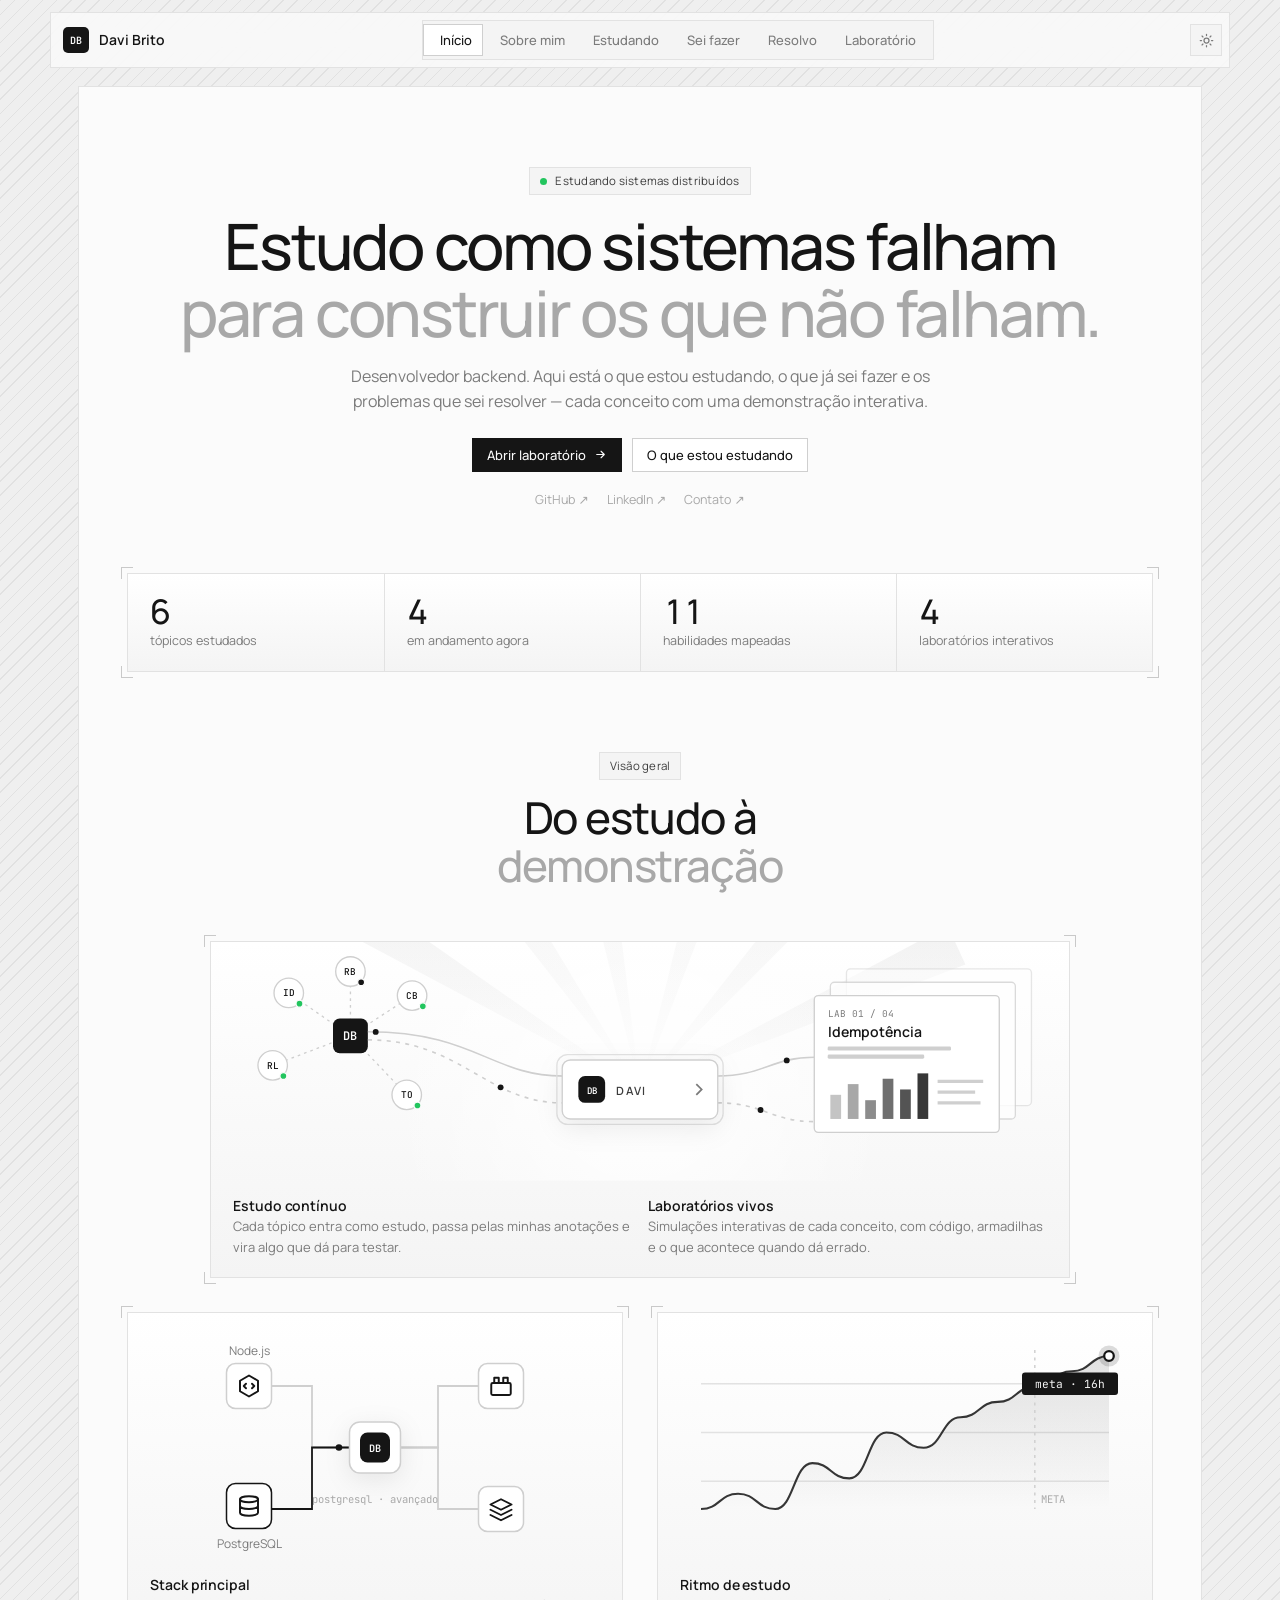
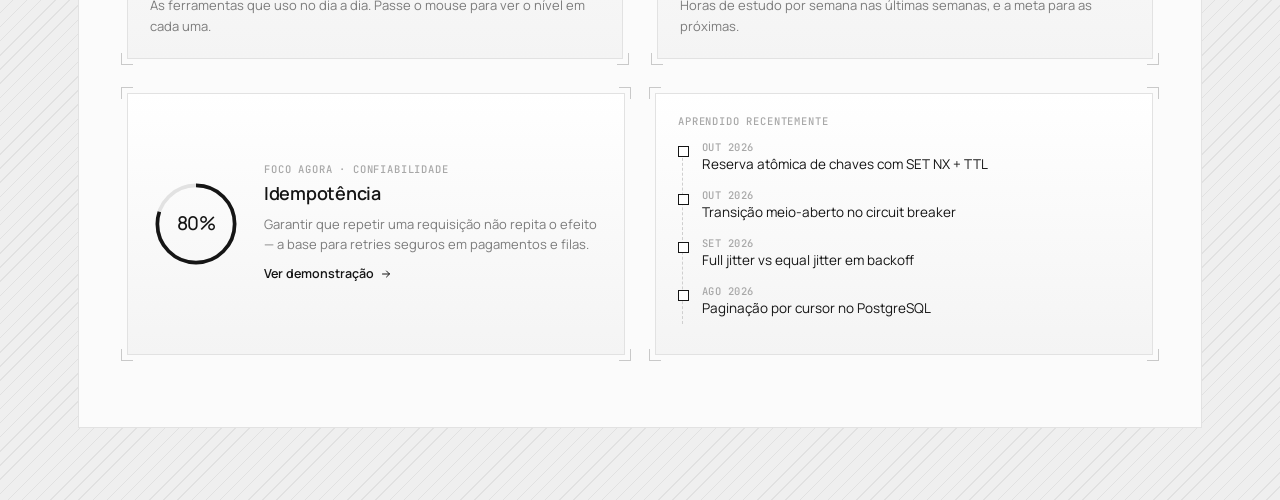
==== index.html @ 706b0685 "Portal de portfólio inicial Co-Authored-By: Claude Opus 5.5 <noreply@anthropic.com>" ====
<!doctype html>
<html lang="pt-BR">
<head>
<meta charset="utf-8">
<meta name="viewport" content="width=device-width, initial-scale=1">
<title>Davi Brito · Portal</title>
<link rel="preconnect" href="https://fonts.googleapis.com">
<link rel="preconnect" href="https://fonts.gstatic.com" crossorigin>
<link href="https://fonts.googleapis.com/css2?family=Manrope:wght@400;500;600;700&family=JetBrains+Mono:wght@400;500&display=swap" rel="stylesheet">
<style>
/* ───────────── Tokens ───────────── */
:root{
  --page:#efefef; --hatch:rgba(0,0,0,.06); --paper:#fbfbfb; --card:#f4f4f4; --raise:#ffffff;
  --ink:#151515; --soft:#3d3d3d; --muted:#7b7b7b; --faint:#a8a8a8;
  --line:#e2e2e2; --line-strong:#cfcfcf; --bracket:#c9c9c9; --inv:#161616; --inv-ink:#f5f5f5;
  --ok:#16a34a; --err:#dc2626; --warn:#b45309; --live:#22c55e;
  --shadow:0 1px 2px rgba(0,0,0,.05),0 8px 24px -12px rgba(0,0,0,.12);
  --sans:"Manrope","Inter",ui-sans-serif,system-ui,-apple-system,"Segoe UI",Roboto,sans-serif;
  --mono:"JetBrains Mono",ui-monospace,"SF Mono",Menlo,Consolas,monospace;
  --ease:cubic-bezier(.2,.7,.2,1); --spring:cubic-bezier(.2,.8,.2,1);
  color-scheme:light;
}
@media (prefers-color-scheme:dark){
  :root:not([data-theme="light"]){
    --page:#0b0b0b; --hatch:rgba(255,255,255,.05); --paper:#121212; --card:#181818; --raise:#1e1e1e;
    --ink:#eeeeee; --soft:#c9c9c9; --muted:#8d8d8d; --faint:#5d5d5d;
    --line:#262626; --line-strong:#363636; --bracket:#444444; --inv:#efefef; --inv-ink:#121212;
    --ok:#4ade80; --err:#f87171; --warn:#fbbf24;
    --shadow:0 1px 2px rgba(0,0,0,.4),0 10px 30px -14px rgba(0,0,0,.7);
    color-scheme:dark;
  }
}
:root[data-theme="dark"]{
  --page:#0b0b0b; --hatch:rgba(255,255,255,.05); --paper:#121212; --card:#181818; --raise:#1e1e1e;
  --ink:#eeeeee; --soft:#c9c9c9; --muted:#8d8d8d; --faint:#5d5d5d;
  --line:#262626; --line-strong:#363636; --bracket:#444444; --inv:#efefef; --inv-ink:#121212;
  --ok:#4ade80; --err:#f87171; --warn:#fbbf24;
  --shadow:0 1px 2px rgba(0,0,0,.4),0 10px 30px -14px rgba(0,0,0,.7);
  color-scheme:dark;
}

/* ───────────── Base ───────────── */
*{box-sizing:border-box}
html{-webkit-text-size-adjust:100%}
body{margin:0;min-height:100vh;overflow-x:hidden;color:var(--ink);font:15px/1.55 var(--sans);-webkit-font-smoothing:antialiased;
  background-color:var(--page);background-image:repeating-linear-gradient(135deg,var(--hatch) 0 1px,transparent 1px 10px);
  transition:background-color .45s,color .45s}
a{color:inherit;text-decoration:none}
button{font:inherit;color:inherit;cursor:pointer}
h1,h2,h3,h4,p{margin:0}
code,.mono{font-family:var(--mono);font-size:.86em}
svg{display:block}
:focus-visible{outline:2px solid var(--ink);outline-offset:2px}

.tag{display:inline-flex;align-items:center;gap:8px;padding:4px 10px;font-size:11.5px;letter-spacing:.02em;color:var(--soft);background:var(--card);border:1px solid var(--line)}
.h2{font-size:clamp(28px,4.4vw,44px);line-height:1.08;letter-spacing:-.025em;font-weight:500}
.h2>span,.h1>span{display:block}
.mute{color:var(--faint)}
.eyebrow{font:500 10.5px/1 var(--mono);letter-spacing:.08em;text-transform:uppercase;color:var(--faint)}
.live{width:7px;height:7px;border-radius:50%;background:var(--live);animation:pulse 2.2s ease-in-out infinite}

/* reveal ao rolar */
.rv{opacity:0;transform:translateY(18px);transition:opacity .8s var(--ease),transform .8s var(--ease)}
.rv.in{opacity:1;transform:none}

/* moldura com cantoneiras */
.frame{position:relative;display:flex;flex-direction:column}
.frame>.card{flex:1}
.c{position:absolute;width:12px;height:12px;border:0 solid var(--bracket);pointer-events:none;transition:border-color .3s,transform .35s var(--spring)}
.c-tl{top:-6px;left:-6px;border-top-width:1.5px;border-left-width:1.5px}
.c-tr{top:-6px;right:-6px;border-top-width:1.5px;border-right-width:1.5px}
.c-bl{bottom:-6px;left:-6px;border-bottom-width:1.5px;border-left-width:1.5px}
.c-br{bottom:-6px;right:-6px;border-bottom-width:1.5px;border-right-width:1.5px}
.frame:hover>.c{border-color:var(--ink)}
.frame:hover>.c-tl{transform:translate(-3px,-3px)}
.frame:hover>.c-tr{transform:translate(3px,-3px)}
.frame:hover>.c-bl{transform:translate(-3px,3px)}
.frame:hover>.c-br{transform:translate(3px,3px)}
.card{background:linear-gradient(180deg,var(--raise),var(--card));border:1px solid var(--line);padding:clamp(14px,2vw,22px);display:flex;flex-direction:column;gap:14px;transition:border-color .3s,box-shadow .35s}
.card:hover{border-color:var(--line-strong);box-shadow:var(--shadow)}
.card h3{font-size:14px;font-weight:600;letter-spacing:-.005em}
.card p{font-size:13px;line-height:1.55;color:var(--muted)}

/* ───────────── Top bar ───────────── */
.topbar{position:sticky;top:0;z-index:50;padding:12px clamp(10px,2.4vw,28px) 0}
.topbar-inner{max-width:1180px;margin:0 auto;display:flex;align-items:center;gap:16px;padding:7px 7px 7px 12px;border:1px solid var(--line);
  background:color-mix(in srgb,var(--paper) 80%,transparent);-webkit-backdrop-filter:blur(14px) saturate(140%);backdrop-filter:blur(14px) saturate(140%)}
.brand{display:flex;align-items:center;gap:10px;font-weight:600;font-size:14px;white-space:nowrap}
.mark{width:26px;height:26px;display:grid;place-items:center;background:var(--ink);color:var(--paper);font:600 10px var(--mono);border-radius:5px}
.tabs{position:relative;display:flex;margin:0 auto;padding:3px;background:var(--card);border:1px solid var(--line);overflow-x:auto;scrollbar-width:none}
.tabs::-webkit-scrollbar{display:none}
.tab{position:relative;z-index:1;border:0;background:none;padding:6px 14px;font-size:13px;font-weight:500;color:var(--muted);white-space:nowrap;transition:color .25s}
.tab[aria-selected="true"],.tab:hover{color:var(--ink)}
.tab-ind{position:absolute;z-index:0;top:3px;bottom:3px;left:0;width:0;background:var(--raise);border:1px solid var(--line-strong);transition:transform .45s var(--spring),width .45s var(--spring)}
.icon-btn{width:32px;height:32px;border:1px solid var(--line);background:var(--card);display:grid;place-items:center;color:var(--muted);transition:color .2s,border-color .2s}
.icon-btn:hover{color:var(--ink);border-color:var(--line-strong)}
.icon-btn svg{width:15px;height:15px}
.i-moon{display:none}
:root[data-theme="dark"] .i-sun{display:none}
:root[data-theme="dark"] .i-moon{display:block}
@media (prefers-color-scheme:dark){:root:not([data-theme="light"]) .i-sun{display:none}:root:not([data-theme="light"]) .i-moon{display:block}}

/* ───────────── Layout ───────────── */
main{max-width:1180px;margin:0 auto;padding:18px clamp(10px,2.4vw,28px) 72px}
.view{display:none}
.view.active{display:block;animation:viewIn .45s var(--ease)}
@keyframes viewIn{from{opacity:0}}
.sec{background:var(--paper);border:1px solid var(--line);padding:clamp(36px,6vw,72px) clamp(16px,4vw,48px);transition:background-color .45s,border-color .45s}
.head{display:flex;flex-direction:column;align-items:center;text-align:center;gap:14px;margin-bottom:clamp(28px,4.5vw,52px)}
.head .sub{color:var(--muted);max-width:56ch;font-size:15px}
.grid-2{display:grid;grid-template-columns:repeat(2,minmax(0,1fr));gap:30px}
.grid-3{display:grid;grid-template-columns:repeat(3,minmax(0,1fr));gap:30px}
.gap-top{margin-top:30px}

/* ───────────── Controls ───────────── */
.btn{height:34px;padding:0 14px;border:1px solid var(--line-strong);background:var(--raise);font-size:13px;font-weight:500;display:inline-flex;align-items:center;gap:8px;white-space:nowrap;transition:background .2s,border-color .2s,opacity .2s,transform .15s}
.btn:hover{border-color:var(--ink)}
.btn:active{transform:translateY(1px)}
.btn.primary{background:var(--ink);color:var(--paper);border-color:var(--ink)}
.btn.primary:hover{opacity:.85}
.btn.ghost{background:none;border-color:transparent;color:var(--muted)}
.btn.ghost:hover{color:var(--ink);border-color:var(--line)}
.btn:disabled{opacity:.4;pointer-events:none}
.btn svg{width:13px;height:13px;transition:transform .3s var(--spring)}
.btn:hover svg{transform:translateX(3px)}
.chip{display:inline-flex;align-items:center;gap:6px;height:26px;padding:0 10px;border:1px solid var(--line);background:var(--card);font-size:12px;color:var(--soft);transition:all .2s}
button.chip:hover{border-color:var(--line-strong);color:var(--ink)}
button.chip[aria-pressed="true"]{background:var(--ink);color:var(--paper);border-color:var(--ink)}
.badge{display:inline-flex;align-items:center;gap:6px;height:22px;padding:0 8px;border:1px solid var(--line);background:var(--raise);font:500 10.5px var(--mono);color:var(--soft)}
.badge::before{content:"";width:6px;height:6px;border-radius:50%;background:var(--ink)}
.badge.andamento::before{background:var(--live);animation:pulse 2.2s ease-in-out infinite}
.badge.proximo{color:var(--faint)}
.badge.proximo::before{background:none;box-shadow:inset 0 0 0 1.3px var(--faint)}
.badge.ok{color:var(--ok)} .badge.ok::before{background:var(--ok)}
.badge.err{color:var(--err)} .badge.err::before{background:var(--err)}
.badge.warn{color:var(--warn)} .badge.warn::before{background:var(--warn)}
.seg{display:inline-flex;padding:3px;background:var(--card);border:1px solid var(--line)}
.seg button{border:1px solid transparent;background:none;height:26px;padding:0 10px;font-size:12px;font-weight:500;color:var(--muted);transition:all .2s}
.seg button[aria-pressed="true"]{background:var(--raise);color:var(--ink);border-color:var(--line-strong)}
.switch{display:inline-flex;align-items:center;gap:10px;font-size:13px;cursor:pointer;user-select:none}
.switch input{position:absolute;opacity:0;pointer-events:none}
.switch .track{width:32px;height:18px;border-radius:999px;background:var(--line-strong);position:relative;transition:background .25s;flex:none}
.switch .track::after{content:"";position:absolute;top:2px;left:2px;width:14px;height:14px;border-radius:50%;background:var(--raise);box-shadow:0 1px 2px rgba(0,0,0,.3);transition:transform .3s var(--spring)}
.switch input:checked + .track{background:var(--ink)}
.switch input:checked + .track::after{transform:translateX(14px)}
.switch input:focus-visible + .track{outline:2px solid var(--ink);outline-offset:2px}
input[type=range]{accent-color:var(--ink);width:130px}
.go{display:inline-flex;align-items:center;gap:6px;font-size:12.5px;font-weight:600;color:var(--ink)}
.go svg{width:12px;height:12px;transition:transform .3s var(--spring)}
.go:hover svg{transform:translateX(3px)}

/* ───────────── Home ───────────── */
.hero{display:flex;flex-direction:column;align-items:center;text-align:center;gap:18px;padding:8px 0 clamp(40px,6vw,64px)}
.h1{font-size:clamp(36px,6vw,64px);line-height:1.04;letter-spacing:-.035em;font-weight:500;text-wrap:balance}
.lede{font-size:16px;color:var(--muted);max-width:58ch;text-wrap:pretty}
.actions{display:flex;gap:10px;flex-wrap:wrap;justify-content:center;margin-top:6px}
.links{display:flex;gap:18px;font-size:12.5px;color:var(--faint)}
.links a:hover{color:var(--ink)}
.stats{padding:0;gap:0;display:grid;grid-template-columns:repeat(4,1fr)}
.stat{padding:20px 22px;border-left:1px solid var(--line)}
.stat:first-child{border-left:0}
.stat b{display:block;font-size:34px;font-weight:500;letter-spacing:-.04em;line-height:1;font-variant-numeric:tabular-nums}
.stat span{font-size:12.5px;color:var(--muted)}
.bento{display:grid;grid-template-columns:repeat(2,minmax(0,1fr));gap:34px}
.bento .wide{grid-column:1/-1;width:min(100%,860px);justify-self:center}
.diagram{width:100%;height:auto;overflow:visible}
.wide-copy{display:grid;grid-template-columns:1fr 1fr;gap:16px;padding:0 22px 20px}
.flow{stroke:var(--line-strong);fill:none;stroke-width:1.2;transition:stroke .3s}
.flow.on{stroke:var(--ink)}
.dash{stroke-dasharray:3 4;animation:dash 1.2s linear infinite}
.pkt{fill:var(--ink)}
.nd{fill:var(--raise);stroke:var(--line-strong);transition:stroke .3s}
.av{cursor:pointer;transition:transform .35s var(--spring);transform-box:fill-box;transform-origin:center}
.av:hover,.av:focus-visible{transform:scale(1.18)}
.av:hover .nd,.av:focus-visible .nd{stroke:var(--ink)}
.tip{opacity:0;transition:opacity .2s;pointer-events:none}
.av:hover .tip,.av:focus .tip{opacity:1}
.presence{animation:pulse 2.2s ease-in-out infinite;transform-box:fill-box;transform-origin:center}
.glow{animation:pulse 2s ease-in-out infinite;transform-box:fill-box;transform-origin:center}
.sheets{cursor:pointer}
.sheet-new{animation:sheetIn .7s var(--spring) both}
.tool{cursor:pointer;transition:transform .3s var(--spring);transform-box:fill-box;transform-origin:center}
.tool:hover,.tool.on{transform:translateY(-2px)}
.tool.on .nd{stroke:var(--ink)}
.tool text{transition:opacity .25s}
.chart{cursor:crosshair;touch-action:none}
.line-draw{stroke-dasharray:1;stroke-dashoffset:1;transition:stroke-dashoffset 1.8s cubic-bezier(.4,.1,.2,1) .2s}
.rv.in .line-draw{stroke-dashoffset:0}
.focus{flex-direction:row;align-items:center;gap:22px}
.ring{width:92px;height:92px;flex:none;position:relative}
.ring svg{width:100%;height:100%;transform:rotate(-90deg)}
.ring circle{fill:none;stroke-width:4}
.ring .bg{stroke:var(--line)}
.ring .fg{stroke:var(--ink);stroke-dasharray:264;stroke-dashoffset:264;transition:stroke-dashoffset 1.6s cubic-bezier(.4,.1,.2,1) .3s}
.rv.in .ring .fg{stroke-dashoffset:var(--off)}
.ring b{position:absolute;inset:0;display:grid;place-items:center;font-size:19px;font-weight:500;letter-spacing:-.03em}
.tl{list-style:none;margin:0;padding:0;position:relative}
.tl::before{content:"";position:absolute;left:4px;top:8px;bottom:8px;border-left:1px dashed var(--line-strong)}
.tl li{position:relative;padding:0 0 13px 24px;font-size:13.5px}
.tl li::before{content:"";position:absolute;left:0;top:6px;width:9px;height:9px;background:var(--raise);border:1.5px solid var(--ink)}
.tl time{display:block;font:500 10.5px var(--mono);color:var(--faint);letter-spacing:.04em;text-transform:uppercase}

/* ───────────── Studies ───────────── */
.filters{display:flex;gap:6px;flex-wrap:wrap;justify-content:center;margin:-24px 0 36px}
.study-top{display:flex;justify-content:space-between;align-items:center;gap:8px}
.study h3{font-size:17px;letter-spacing:-.015em}
.bar{height:3px;background:var(--line);overflow:hidden}
.bar i{display:block;height:100%;width:var(--w);background:var(--ink)}
.rv.in .bar i{animation:grow 1.3s var(--ease) both .25s}
@keyframes grow{from{width:0}}
.bar-row{display:flex;align-items:center;gap:10px;font:500 11px var(--mono);color:var(--faint)}
.bar-row .bar{flex:1}
.notes{list-style:none;padding:0;margin:0;display:flex;flex-wrap:wrap;gap:5px}
.notes li{font:11px var(--mono);padding:3px 7px;background:var(--raise);border:1px solid var(--line);color:var(--muted)}
.study-foot{margin-top:auto;padding-top:12px;border-top:1px dashed var(--line-strong);display:flex;justify-content:space-between;align-items:center;font:11px var(--mono);color:var(--faint)}
.frame.hide{display:none}

/* ───────────── Stack ───────────── */
.skill{display:grid;grid-template-columns:1fr auto;gap:2px 12px;padding:11px 0;border-top:1px dashed var(--line-strong)}
.skill:first-of-type{border-top:0;padding-top:2px}
.skill b{font-weight:600;font-size:14px}
.skill small{grid-column:1/-1;color:var(--muted);font-size:12px}
.meter{display:flex;gap:3px}
.meter i{width:14px;height:6px;background:var(--line)}
.meter i.on{background:var(--ink)}
.rv.in .meter i.on{animation:seg .5s var(--spring) both;animation-delay:calc(var(--d) * 80ms + 300ms)}
@keyframes seg{from{background:var(--line);transform:scaleY(.3)}}
.lvl{font:500 10.5px var(--mono);color:var(--muted);min-width:84px;text-align:right}
.skill-r{display:flex;align-items:center;gap:10px}
.legend{display:flex;gap:14px;flex-wrap:wrap;justify-content:center;font:11px var(--mono);color:var(--faint);margin:-24px 0 36px}
.principles{display:flex;flex-wrap:wrap;gap:6px}

/* ───────────── Cases ───────────── */
.cases{display:flex;flex-direction:column;gap:26px;max-width:900px;margin:0 auto}
.case .card{padding:0;gap:0}
.case-btn{width:100%;border:0;background:none;text-align:left;padding:20px 22px;display:grid;grid-template-columns:auto 1fr auto;gap:18px;align-items:center}
.case-n{font:500 11px var(--mono);color:var(--faint)}
.case-btn h3{font-size:16px;margin-bottom:3px}
.case-btn p{font-size:13.5px;color:var(--muted)}
.plus{width:26px;height:26px;border:1px solid var(--line-strong);display:grid;place-items:center;transition:transform .45s var(--spring),background .3s}
.plus svg{width:11px;height:11px}
.case.open .plus{transform:rotate(45deg);background:var(--ink);color:var(--paper);border-color:var(--ink)}
.case.open>.c{border-color:var(--ink)}
.case-body{display:grid;grid-template-rows:0fr;transition:grid-template-rows .55s var(--spring)}
.case.open .case-body{grid-template-rows:1fr}
.case-body>div{overflow:hidden}
.case-inner{padding:4px 22px 22px 58px;display:grid;grid-template-columns:1.2fr 1fr;gap:26px;border-top:1px dashed var(--line-strong);margin:0 22px;padding-left:36px;padding-top:18px}
.steps{list-style:none;padding:0;margin:10px 0 0;counter-reset:s}
.steps li{counter-increment:s;position:relative;padding:5px 0 5px 30px;font-size:13.5px}
.steps li::before{content:counter(s,decimal-leading-zero);position:absolute;left:0;top:6px;font:500 10.5px/18px var(--mono);color:var(--faint)}
.outcome{margin-top:10px;padding:14px 16px;background:var(--raise);border:1px solid var(--line);border-left:2px solid var(--ink);font-size:13.5px}
.tags{display:flex;gap:5px;flex-wrap:wrap;margin-top:12px}

/* ───────────── Lab ───────────── */
.lab-layout{display:grid;grid-template-columns:230px minmax(0,1fr);gap:34px;align-items:start}
.lab-nav{position:sticky;top:84px}
.lab-nav .card{padding:8px;gap:2px}
.lab-nav a{display:flex;gap:11px;align-items:center;padding:9px;border:1px solid transparent;transition:background .2s,border-color .2s}
.lab-nav a:hover{background:var(--raise)}
.lab-nav a[aria-current="page"]{background:var(--raise);border-color:var(--line-strong)}
.lab-nav .ico{width:30px;height:30px;flex:none;display:grid;place-items:center;border:1px solid var(--line);background:var(--card);color:var(--muted);transition:all .25s}
.lab-nav a[aria-current="page"] .ico{background:var(--ink);color:var(--paper);border-color:var(--ink)}
.lab-nav .ico svg{width:15px;height:15px}
.lab-nav b{display:block;font-size:13px;font-weight:600;line-height:1.3}
.lab-nav small{display:block;font:10.5px var(--mono);color:var(--faint);line-height:1.4}
.lab-nav-title{padding:8px 9px 6px}
#labPanel{display:flex;flex-direction:column;gap:30px;min-width:0}
.lab-head{display:flex;flex-direction:column;gap:14px;align-items:flex-start}
.lab-head p{color:var(--muted);max-width:66ch;font-size:15px}
.sim{padding:0;gap:0;overflow:hidden}
.sim-head{padding:20px 22px 0}
.sim-head h3{font-size:14px}
.sim-head p{font-size:13px;color:var(--muted);margin-top:4px}
.sim-controls{display:flex;flex-wrap:wrap;gap:10px 18px;align-items:center;padding:14px 22px;border-bottom:1px solid var(--line)}
.sim-controls .sp{flex:1}
.ctl{display:flex;align-items:center;gap:10px;font-size:12.5px;color:var(--muted)}
.ctl output{font:500 11.5px var(--mono);color:var(--ink);min-width:50px}

.stage{position:relative;display:flex;justify-content:space-between;padding:70px 8% 30px;min-height:200px;
  background:radial-gradient(60% 90% at 50% 55%,var(--raise),transparent 75%)}
.wires{position:absolute;inset:0;width:100%;height:100%;pointer-events:none;overflow:visible}
.node{position:relative;z-index:2;display:flex;flex-direction:column;align-items:center;gap:8px;width:84px;text-align:center}
.node-ic{width:52px;height:52px;border-radius:8px;display:grid;place-items:center;background:var(--raise);border:1px solid var(--line-strong);color:var(--ink);
  box-shadow:0 6px 12px -6px rgba(0,0,0,.12);transition:border-color .3s,box-shadow .35s,transform .35s var(--spring)}
.node-ic svg{width:21px;height:21px}
.node b{font-size:12.5px;font-weight:600;line-height:1.2}
.node small{font:10px var(--mono);color:var(--faint);line-height:1.2}
.node[class*="pulse-"] .node-ic{border-color:var(--ink);transform:translateY(-2px)}
.node.pulse-ok .node-ic{box-shadow:0 0 0 5px color-mix(in srgb,var(--ok) 16%,transparent)}
.node.pulse-err .node-ic{border-color:var(--err);box-shadow:0 0 0 5px color-mix(in srgb,var(--err) 16%,transparent)}
.node.pulse-warn .node-ic{border-color:var(--warn);box-shadow:0 0 0 5px color-mix(in srgb,var(--warn) 16%,transparent)}
.node.pulse-acc .node-ic{box-shadow:0 0 0 5px color-mix(in srgb,var(--ink) 9%,transparent)}
.packet{position:absolute;left:0;top:0;z-index:3;width:7px;height:7px;border-radius:50%;background:var(--ink);offset-rotate:0deg;pointer-events:none;
  box-shadow:0 0 0 3px color-mix(in srgb,var(--ink) 12%,transparent);--tone:var(--inv-ink)}
.packet span{position:absolute;bottom:12px;left:50%;transform:translateX(-50%);display:flex;align-items:center;gap:5px;white-space:nowrap;
  font:500 9.5px/1 var(--mono);padding:4px 6px;border-radius:2px;background:var(--inv);color:var(--inv-ink)}
.packet span::before{content:"";width:5px;height:5px;border-radius:50%;background:var(--tone)}
.packet.ok{background:var(--ok);--tone:var(--ok)}
.packet.err,.packet.dropped{background:var(--err);--tone:var(--err)}
.packet.warn{background:var(--warn);--tone:var(--warn)}
.packet.dim{background:var(--faint);--tone:var(--faint)}

.verdict{margin:0 22px;padding:11px 14px;display:flex;align-items:center;gap:12px;font-size:13px;background:var(--raise);border:1px solid var(--line);transition:border-color .4s}
.verdict b{font-variant-numeric:tabular-nums;font-weight:600}
.verdict .v-ic{width:22px;height:22px;display:grid;place-items:center;flex:none;border:1px solid var(--line-strong);font:600 11px var(--mono)}
.verdict.bad{border-color:var(--err);border-left-width:3px}
.verdict.bad .v-ic{color:var(--err);border-color:var(--err)}
.verdict.good{border-color:var(--line-strong);border-left:3px solid var(--ok)}
.verdict.good .v-ic{color:var(--ok);border-color:var(--ok)}
.panels{display:grid;grid-template-columns:1.3fr 1fr 1fr;border-top:1px solid var(--line);margin-top:18px}
.panel{padding:16px 18px;min-width:0;border-left:1px solid var(--line)}
.panel:first-child{border-left:0}
.panel h4{margin:0 0 10px;display:flex;justify-content:space-between;align-items:center}
.log{list-style:none;margin:0;padding:0;height:184px;overflow:auto;font:11.5px/1.5 var(--mono);scrollbar-width:thin}
.log li{display:grid;grid-template-columns:42px 54px 1fr;gap:6px;padding:3px 0;animation:logIn .35s var(--ease)}
@keyframes logIn{from{opacity:0;transform:translateX(-6px)}}
.log time{color:var(--faint)}
.log b{font-weight:500}
.log .t-ok{color:var(--ok)} .log .t-err{color:var(--err)} .log .t-warn{color:var(--warn)} .log .t-acc{color:var(--ink)} .log .t-dim{color:var(--muted)}
.log span{color:var(--soft)}
.empty{font:11.5px var(--mono);color:var(--faint);padding:6px 0}
.tbl{width:100%;border-collapse:collapse;font:11.5px var(--mono)}
.tbl th{text-align:left;font-weight:500;color:var(--faint);padding:0 0 6px;font-size:10px;text-transform:uppercase;letter-spacing:.06em}
.tbl td{padding:6px 0;border-top:1px dashed var(--line-strong);white-space:nowrap}
.tbl tr.new td{animation:rowIn 1s var(--ease)}
.tbl tr.hit td{animation:rowHit 1.2s var(--ease)}
@keyframes rowIn{from{background:color-mix(in srgb,var(--ink) 8%,transparent)}}
@keyframes rowHit{0%,40%{background:color-mix(in srgb,var(--warn) 16%,transparent)}}
.tbl tr.dup td{color:var(--err)}

.intu{display:grid;grid-template-columns:1fr 1fr;gap:10px}
.intu-col{padding:14px;background:var(--raise);border:1px solid var(--line);display:flex;flex-direction:column;gap:8px;align-items:flex-start}
.intu-col code{font-size:11.5px;color:var(--muted)}
.big{font-size:30px;font-weight:500;letter-spacing:-.04em;font-variant-numeric:tabular-nums;line-height:1}
.bump{animation:bump .45s var(--spring)}
@keyframes bump{40%{transform:translateY(-4px)}}
.http{width:100%;border-collapse:collapse;font-size:13px}
.http td{padding:8px 0;border-top:1px dashed var(--line-strong)}
.http tr:first-child td{border-top:0}
.http td:first-child{font:500 11.5px var(--mono);width:74px}
.http td:last-child{text-align:right}

.code{padding:0;gap:0;overflow:hidden}
.code-head{display:flex;align-items:center;justify-content:space-between;padding:9px 12px 9px 16px;border-bottom:1px solid var(--line)}
.code-head .dots{display:flex;gap:5px}
.code-head .dots i{width:8px;height:8px;border-radius:50%;border:1px solid var(--line-strong)}
pre{margin:0;padding:16px 18px;overflow:auto;font:12px/1.7 var(--mono);tab-size:2;flex:1;scrollbar-width:thin;color:var(--soft)}
.t-k{color:var(--ink);font-weight:600}.t-s{color:var(--muted)}.t-c{color:var(--faint);font-style:italic}.t-n{color:var(--ink)}
.checklist{list-style:none;padding:0;margin:0;display:flex;flex-direction:column;gap:10px}
.checklist li{display:grid;grid-template-columns:20px 1fr;gap:10px;font-size:13.5px;color:var(--soft)}
.checklist .ck{width:18px;height:18px;display:grid;place-items:center;font:600 10px var(--mono);margin-top:2px;border:1px solid var(--line-strong)}
.checklist .ck.y{background:var(--ink);color:var(--paper);border-color:var(--ink)}
.checklist .ck.n{color:var(--muted)}

/* retry */
.herd{position:relative;margin:24px 22px 0;padding-left:28px}
.herd-rows{position:relative;display:flex;flex-direction:column;gap:4px}
.herd-row{position:relative;height:8px}
.herd-row::after{content:"";position:absolute;left:0;right:0;top:50%;border-top:1px dashed var(--line)}
.herd-row::before{content:attr(data-c);position:absolute;left:-28px;top:-3px;font:9.5px var(--mono);color:var(--faint)}
.hdot{position:absolute;z-index:1;top:0;width:8px;height:8px;margin-left:-4px;border-radius:50%;opacity:0}
.hdot.f{background:var(--paper);box-shadow:inset 0 0 0 1.5px var(--err)}
.hdot.s{background:var(--ink)}
.run .hdot{animation:pop .3s var(--spring) both;animation-delay:var(--d)}
@keyframes pop{from{opacity:0;transform:scale(0)}to{opacity:1;transform:none}}
.outage{position:absolute;top:-8px;bottom:-8px;left:0;border-right:1px dashed var(--err);
  background:repeating-linear-gradient(135deg,color-mix(in srgb,var(--err) 22%,transparent) 0 1px,transparent 1px 6px)}
.outage span{position:absolute;top:-20px;left:0;font:9.5px var(--mono);letter-spacing:.06em;color:var(--err);white-space:nowrap}
.playhead{position:absolute;top:-10px;bottom:-104px;width:1px;background:var(--ink);opacity:0;z-index:2;left:0}
.run .playhead{animation:sweep var(--dur) linear both}
@keyframes sweep{0%{left:0;opacity:.6}95%{opacity:.6}100%{left:100%;opacity:0}}
.hist{position:relative;height:84px;margin-top:20px;display:flex;align-items:flex-end;gap:2px;border-bottom:1px solid var(--line-strong)}
.hist i{flex:1;background:var(--ink);opacity:.7;height:var(--h);transform-origin:bottom}
.hist i.over{background:var(--err);opacity:.85}
.run .hist i{animation:barUp .45s var(--spring) both;animation-delay:var(--d)}
@keyframes barUp{from{transform:scaleY(0)}}
.cap{position:absolute;left:0;right:0;border-top:1px dashed var(--ink);opacity:.5}
.cap span{position:absolute;right:0;top:-16px;font:9.5px var(--mono)}
.axis{display:flex;justify-content:space-between;font:9.5px var(--mono);color:var(--faint);margin-top:6px}
.metrics{display:grid;grid-template-columns:repeat(4,1fr);border-top:1px solid var(--line);margin-top:18px}
.metric{padding:14px 18px;border-left:1px solid var(--line)}
.metric:first-child{border-left:0}
.metric b{display:block;font-size:22px;font-weight:500;letter-spacing:-.03em;font-variant-numeric:tabular-nums}
.metric span{font-size:12px;color:var(--muted)}
.delays{display:flex;flex-wrap:wrap;gap:6px;align-items:center;font:11px var(--mono);color:var(--muted)}
.delays i{font-style:normal;color:var(--faint)}
.delays b{font-weight:500;padding:3px 7px;background:var(--raise);border:1px solid var(--line);color:var(--ink)}

/* circuit */
.states{display:flex;align-items:center;justify-content:center;gap:10px;padding:24px 22px 0;flex-wrap:wrap}
.st{position:relative;padding:10px 16px 12px;border:1px solid var(--line);background:var(--card);font-size:13px;font-weight:600;color:var(--faint);transition:all .4s var(--spring);min-width:136px;text-align:center}
.st small{display:block;font:10.5px var(--mono);font-weight:400;margin-top:3px}
.st::before{content:"";position:absolute;top:8px;right:8px;width:6px;height:6px;border-radius:50%;background:var(--line-strong);transition:background .3s}
.st.on{color:var(--ink);background:var(--raise);border-color:var(--ink);transform:translateY(-2px);box-shadow:var(--shadow)}
.st.on[data-s="fechado"]::before{background:var(--ok)}
.st.on[data-s="aberto"]::before{background:var(--err)}
.st.on[data-s="meio"]::before{background:var(--warn)}
.st .cd{position:absolute;left:0;right:0;bottom:-1px;height:2px;background:var(--err);transform-origin:left;transform:scaleX(0)}
.arrow{color:var(--faint);font:12px var(--mono)}
.spark{display:flex;gap:3px;flex-wrap:wrap}
.spark i{width:11px;height:11px;animation:pop .3s var(--spring)}
.spark i.ok{background:var(--ink)} .spark i.f{background:var(--err)} .spark i.r{background:var(--line-strong)}
.fails{display:flex;gap:4px}
.fails i{width:18px;height:6px;background:var(--line);transition:background .3s}
.fails i.on{background:var(--err)}

/* token bucket */
.tb{display:grid;grid-template-columns:1fr auto 1fr;gap:28px;align-items:center;padding:30px 22px 22px}
.bucket{position:relative;width:176px;padding:16px;border:1px solid var(--line-strong);background:var(--raise);display:grid;grid-template-columns:repeat(4,1fr);gap:10px;box-shadow:var(--shadow)}
.bucket::before{content:"";position:absolute;left:50%;top:-24px;height:18px;border-left:1px dashed var(--ink);animation:drip 1s linear infinite}
@keyframes drip{from{opacity:.2}50%{opacity:1}to{opacity:.2}}
.slot{aspect-ratio:1;border-radius:50%;border:1px dashed var(--line-strong);display:grid;place-items:center}
.slot i{width:100%;height:100%;border-radius:50%;background:var(--ink);transform:scale(var(--f,0));opacity:calc(.35 + var(--f,0) * .65)}
.tb-count{text-align:center;margin-top:10px;font:500 11px var(--mono);color:var(--muted)}
.tb-count b{color:var(--ink);font-size:14px}
.req-col{display:flex;flex-direction:column;gap:8px;align-items:flex-start}
.req-col.r{align-items:stretch}
.counters{display:flex;gap:10px}
.counter{flex:1;padding:12px 14px;background:var(--raise);border:1px solid var(--line)}
.counter b{display:block;font-size:24px;font-weight:500;letter-spacing:-.03em;font-variant-numeric:tabular-nums;line-height:1.1}
.counter span{font:10.5px var(--mono);color:var(--muted)}
.counter.err b{color:var(--err)}
.strip{display:flex;gap:3px;flex-wrap:wrap;min-height:20px}
.strip i{height:18px;padding:0 5px;font:500 9.5px/18px var(--mono);font-style:normal;border:1px solid var(--line-strong);animation:pop .3s var(--spring)}
.strip i.err{color:var(--err);border-color:var(--err)}

@keyframes dash{to{stroke-dashoffset:-14}}
@keyframes pulse{0%,100%{opacity:1;transform:scale(1)}50%{opacity:.45;transform:scale(1.35)}}
@keyframes sheetIn{from{opacity:0;transform:translate(14px,-10px) rotate(4deg)}to{opacity:1;transform:none}}

/* ───────────── Sobre mim ───────────── */
.about{display:grid;grid-template-columns:minmax(0,.8fr) minmax(0,1.4fr);gap:30px}
.id-top{display:flex;align-items:center;gap:16px}
.monogram{flex:none;width:84px;height:84px;display:grid;place-items:center;border:1px solid var(--line-strong);font-size:30px;font-weight:500;letter-spacing:-.04em;
  background:repeating-linear-gradient(135deg,var(--hatch) 0 1px,transparent 1px 7px),var(--raise)}
.id-top h3{font-size:19px!important;letter-spacing:-.02em}
.id-top p{font-size:13px}
.meta{margin:0;display:flex;flex-direction:column}
.meta div{display:flex;justify-content:space-between;align-items:center;gap:12px;padding:10px 0;border-top:1px solid var(--line);font-size:13px}
.meta dt{font:500 10.5px var(--mono);letter-spacing:.06em;text-transform:uppercase;color:var(--faint)}
.meta dd{margin:0;text-align:right;display:flex;align-items:center;gap:7px}
.bio p{font-size:15px;line-height:1.7;color:var(--soft)}
.bio p:first-of-type{font-size:17px;color:var(--ink);letter-spacing:-.01em}
.quote{margin:4px 0 0;border-left:2px solid var(--ink);padding:2px 0 2px 16px;font-size:15px;font-style:italic;color:var(--ink)}
.journey{position:relative;display:grid;grid-template-columns:repeat(var(--n),minmax(0,1fr));gap:22px;padding-top:30px;margin:6px 0 4px}
.journey::before{content:"";position:absolute;left:0;right:0;top:5px;border-top:1px dashed var(--line-strong);transform:scaleX(0);transform-origin:left;transition:transform 1.6s var(--ease) .2s}
.frame.in .journey::before{transform:none}
.j-step{position:relative;display:flex;flex-direction:column;gap:5px;opacity:0;transform:translateY(8px);transition:opacity .6s var(--ease),transform .6s var(--ease);transition-delay:calc(var(--i) * 180ms + 400ms)}
.frame.in .j-step{opacity:1;transform:none}
.j-step::before{content:"";position:absolute;left:0;top:-30px;width:11px;height:11px;background:var(--raise);border:1.5px solid var(--ink)}
.j-step.now::before{background:var(--ink);box-shadow:0 0 0 4px var(--paper),0 0 0 5px var(--line-strong)}
.j-step time{font:500 10.5px var(--mono);letter-spacing:.06em;text-transform:uppercase;color:var(--faint)}
.j-step b{font-size:14px;font-weight:600;letter-spacing:-.01em}
.j-step span{font-size:12.5px;line-height:1.5;color:var(--muted)}
.values{list-style:none;margin:0;padding:0;counter-reset:v;display:flex;flex-direction:column}
.values li{counter-increment:v;display:grid;grid-template-columns:28px 1fr;gap:2px 8px;padding:10px 0;border-top:1px solid var(--line)}
.values li:first-child{border-top:0;padding-top:0}
.values li::before{content:counter(v,decimal-leading-zero);font:500 11px var(--mono);color:var(--faint);grid-row:span 2;padding-top:2px}
.values b{font-size:13.5px;font-weight:600}
.values span{font-size:12.5px;color:var(--muted);line-height:1.5}
.interests{display:flex;flex-wrap:wrap;gap:6px}

/* ───────────── Responsive ───────────── */
@media (max-width:980px){
  .lab-layout{grid-template-columns:1fr}
  .lab-nav{position:static}
  .lab-nav .card{flex-direction:row;overflow-x:auto;scrollbar-width:none}
  .lab-nav-title,.lab-nav small{display:none}
  .lab-nav a{flex:none}
  .panels{grid-template-columns:1fr!important}
  .panel{border-left:0;border-top:1px solid var(--line)}
  .panel:first-child{border-top:0}
  .grid-3{grid-template-columns:repeat(2,minmax(0,1fr))}
}
@media (max-width:720px){
  .topbar-inner{flex-wrap:wrap}
  .tabs{order:3;width:100%;margin:0}
  .brand{margin-right:auto}
  .tab{flex:1;padding:6px 8px}
  .grid-2,.grid-3,.bento,.about{grid-template-columns:1fr}
  .journey{grid-template-columns:1fr;padding:0 0 0 28px;gap:18px}
  .journey::before{left:5px;right:auto;top:0;bottom:0;border-top:0;border-left:1px dashed var(--line-strong);transform:scaleY(0);transform-origin:top}
  .j-step::before{left:-28px;top:2px}
  .wide-copy{grid-template-columns:1fr}
  .stats{grid-template-columns:repeat(2,1fr)}
  .stat:nth-child(3){border-left:0}
  .stat:nth-child(n+3){border-top:1px solid var(--line)}
  .focus{flex-direction:column;align-items:flex-start}
  .case-inner{grid-template-columns:1fr;padding-left:0}
  .case-btn{grid-template-columns:1fr auto}
  .case-n{display:none}
  .stage{padding:64px 2% 26px}
  .node{width:72px}
  .node-ic{width:44px;height:44px}
  .tb{grid-template-columns:1fr;justify-items:center}
  .req-col,.req-col.r{align-items:center;width:100%}
  .metrics{grid-template-columns:repeat(2,1fr)}
  .metric:nth-child(3){border-left:0}
  .metric:nth-child(n+3){border-top:1px solid var(--line)}
}
@media (prefers-reduced-motion:reduce){
  .rv{opacity:1;transform:none;transition:none}
  *,*::before,*::after{animation-duration:.01ms!important;animation-delay:0ms!important;transition-duration:.01ms!important}
  .line-draw{stroke-dashoffset:0}
  .journey::before{transform:none}
  .j-step{opacity:1;transform:none}
}
</style>
</head>
<body>

<header class="topbar">
  <div class="topbar-inner">
    <a href="#inicio" class="brand"><span class="mark" id="mark"></span><span id="brandName"></span></a>
    <nav class="tabs" role="tablist" id="tabs" aria-label="Seções"><span class="tab-ind" id="tabInd"></span></nav>
    <button class="icon-btn" id="themeBtn" aria-label="Alternar tema claro/escuro">
      <svg class="i-sun" viewBox="0 0 24 24" fill="none" stroke="currentColor" stroke-width="2" stroke-linecap="round"><circle cx="12" cy="12" r="4"/><path d="M12 2v2M12 20v2M4.9 4.9l1.4 1.4M17.7 17.7l1.4 1.4M2 12h2M20 12h2M4.9 19.1l1.4-1.4M17.7 6.3l1.4-1.4"/></svg>
      <svg class="i-moon" viewBox="0 0 24 24" fill="none" stroke="currentColor" stroke-width="2" stroke-linecap="round"><path d="M21 12.8A9 9 0 1 1 11.2 3a7 7 0 0 0 9.8 9.8z"/></svg>
    </button>
  </div>
</header>

<main id="app"></main>

<!-- ───────────── Trechos de código dos laboratórios ───────────── -->
<script type="text/plain" id="code-idempotencia">app.post("/pagamentos", async (req, res) => {
  const key = req.header("Idempotency-Key");
  if (!key) return res.status(400).send("Idempotency-Key obrigatória");

  // reserva a chave de forma atômica: só um request vence
  const reservou = await redis.set(`idem:${key}`, "processando", "NX", "EX", 86400);

  if (!reservou) {
    const salvo = await redis.get(`idem:${key}`);
    if (salvo === "processando") return res.status(409).send("em processamento");
    return res.status(201).json(JSON.parse(salvo)); // mesma resposta, sem cobrar de novo
  }

  const cobranca = await db.cobrancas.insert({ valor: req.body.valor });
  await redis.set(`idem:${key}`, JSON.stringify(cobranca), "EX", 86400);
  return res.status(201).json(cobranca);
});</script>
<script type="text/plain" id="code-retry">async function comRetry(fn, { tentativas = 8, base = 200, teto = 3200 } = {}) {
  for (let n = 0; ; n++) {
    try {
      return await fn();
    } catch (erro) {
      if (n + 1 >= tentativas || !ehTransitorio(erro)) throw erro;

      const exp = Math.min(teto, base * 2 ** n);
      const espera = Math.random() * exp; // full jitter

      await dormir(espera);
    }
  }
}

// só repita o que pode dar certo na próxima vez
const ehTransitorio = (e) => [429, 502, 503, 504].includes(e.status) || e.code === "ETIMEDOUT";</script>
<script type="text/plain" id="code-circuit">class Disjuntor {
  estado = "fechado";
  falhas = 0;
  abertoEm = 0;

  constructor(limite = 3, espera = 4000) {
    this.limite = limite;
    this.espera = espera;
  }

  async chamar(fn) {
    if (this.estado === "aberto") {
      if (Date.now() - this.abertoEm < this.espera) throw new Error("circuito aberto");
      this.estado = "meio-aberto"; // deixa uma chamada de teste passar
    }
    try {
      const r = await fn();
      this.falhas = 0;
      this.estado = "fechado";
      return r;
    } catch (e) {
      this.falhas++;
      if (this.estado === "meio-aberto" || this.falhas >= this.limite) {
        this.estado = "aberto";
        this.abertoEm = Date.now();
      }
      throw e;
    }
  }
}</script>
<script type="text/plain" id="code-ratelimit">class TokenBucket {
  constructor(capacidade, porSegundo) {
    this.capacidade = capacidade;
    this.taxa = porSegundo;
    this.tokens = capacidade;
    this.ultimo = Date.now();
  }

  permitir() {
    const agora = Date.now();
    const decorrido = (agora - this.ultimo) / 1000;
    this.tokens = Math.min(this.capacidade, this.tokens + decorrido * this.taxa);
    this.ultimo = agora;

    if (this.tokens < 1) return false; // 429 Too Many Requests
    this.tokens -= 1;
    return true;
  }
}</script>

<script>
/* ═══════════════════════════════════════════════════════════════
   DADOS DO PORTAL — edite aqui. Todo o conteúdo é gerado a partir
   deste objeto. (Os valores abaixo são exemplos para validação.)
   Nos títulos, `*palavra*` aplica o tom suave e `\n` quebra a linha.
   ═══════════════════════════════════════════════════════════════ */
const DATA = {
  profile: {
    name: "Davi Brito",
    initials: "DB",
    tag: "Portfólio · Backend",
    status: "Estudando sistemas distribuídos",
    headline: "Estudo como sistemas falham\n*para construir os que não falham.*",
    sub: "Desenvolvedor backend. Aqui está o que estou estudando, o que já sei fazer e os problemas que sei resolver — cada conceito com uma demonstração interativa.",
    links: [
      { label: "GitHub", href: "#" },
      { label: "LinkedIn", href: "#" },
      { label: "Contato", href: "#" }
    ]
  },

  // aba "Sobre mim"
  about: {
    tag: "Sobre mim", title: "Quem está\n*por trás do código*",
    sub: "Um pouco da minha história, de como eu penso e do que eu procuro.",
    role: "Desenvolvedor Backend",
    facts: [
      ["Base", "Brasil · remoto"],
      ["Foco", "Sistemas distribuídos"],
      ["Idiomas", "Português · Inglês"],
      ["Status", "Aberto a oportunidades", "live"]
    ],
    bio: [
      "Sou desenvolvedor backend e gosto da parte que quase ninguém vê: o que acontece quando a rede cai, o banco trava ou o mesmo pedido chega duas vezes.",
      "Comecei construindo APIs simples e fui puxado para as perguntas difíceis — por que um sistema que funciona no meu computador falha em produção? Desde então estudo confiabilidade de forma deliberada, e transformo cada tema em uma demonstração que dá para ver e testar.",
      "Este portal é o meu caderno de estudos aberto: o que eu já domino, o que estou aprendendo agora e os problemas que sei resolver."
    ],
    quote: "Prefiro entender por que algo quebra antes de decidir como consertar.",
    journey: [
      { year: "2022", title: "Primeiras linhas", text: "Lógica, JavaScript e os primeiros scripts de automação." },
      { year: "2023", title: "Backend de verdade", text: "APIs REST com Node.js, PostgreSQL e Docker." },
      { year: "2025", title: "Produção ensina", text: "Filas, cache e os primeiros incidentes que me fizeram estudar falhas." },
      { year: "2026", title: "Confiabilidade", text: "Idempotência, resiliência e sistemas distribuídos — com laboratórios.", now: true }
    ],
    values: [
      { title: "Clareza primeiro", text: "Código e decisões que outra pessoa entende sem mim por perto." },
      { title: "Aprender em público", text: "Documentar o que estudo ajuda a fixar e a ensinar." },
      { title: "Responsabilidade pelo que sobe", text: "Se está em produção, é meu também — inclusive às 3 da manhã." }
    ],
    interests: ["Leitura técnica", "Café", "Música", "Jogos de estratégia", "Escrever sobre o que aprendo"],
    seeking: {
      title: "O que procuro",
      text: "Um time que leve confiabilidade a sério, onde eu possa crescer em sistemas distribuídos e contribuir com APIs e serviços robustos.",
      cta: "Vamos conversar"
    }
  },

  // blocos da página inicial
  home: {
    tag: "Visão geral",
    title: "Do estudo à\n*demonstração*",
    flow: {
      a: { title: "Estudo contínuo", description: "Cada tópico entra como estudo, passa pelas minhas anotações e vira algo que dá para testar." },
      b: { title: "Laboratórios vivos", description: "Simulações interativas de cada conceito, com código, armadilhas e o que acontece quando dá errado." }
    },
    stack: {
      title: "Stack principal",
      description: "As ferramentas que uso no dia a dia. Passe o mouse para ver o nível em cada uma.",
      tools: ["Node.js", "PostgreSQL", "Docker", "Redis"]
    },
    rhythm: {
      title: "Ritmo de estudo",
      description: "Horas de estudo por semana nas últimas semanas, e a meta para as próximas.",
      values: [6, 7, 6, 9, 8, 11, 10, 12, 13, 14, 15, 16], // horas por semana
      forecastFrom: 9 // a partir deste índice, os valores são meta
    }
  },

  // status: "andamento" | "concluido" | "proximo"   ·   lab: id de um laboratório (opcional)
  studiesHead: { tag: "Trilha de estudos", title: "O que estou\n*estudando agora*", sub: "Cada tópico com progresso, anotações e, quando existe, uma demonstração interativa no laboratório." },
  studies: [
    { title: "Idempotência", area: "Confiabilidade", status: "andamento", progress: 80, since: "set 2026", lab: "idempotencia",
      summary: "Garantir que repetir uma requisição não repita o efeito — a base para retries seguros em pagamentos e filas.",
      notes: ["Idempotency-Key", "SET NX atômico", "Dedup em filas"] },
    { title: "Retry com backoff exponencial", area: "Confiabilidade", status: "concluido", progress: 100, since: "ago 2026", lab: "retry",
      summary: "Repetir falhas transitórias sem derrubar o serviço que está tentando se recuperar.",
      notes: ["Backoff com teto", "Full vs equal jitter", "Erros transitórios"] },
    { title: "Circuit Breaker", area: "Resiliência", status: "andamento", progress: 60, since: "out 2026", lab: "circuit",
      summary: "Parar de chamar uma dependência que está falhando e testar a volta com cuidado.",
      notes: ["Meio-aberto", "Fail fast", "Janela deslizante"] },
    { title: "Rate limiting · Token Bucket", area: "Proteção", status: "andamento", progress: 45, since: "out 2026", lab: "ratelimit",
      summary: "Permitir rajadas curtas mantendo uma taxa média sustentável por cliente.",
      notes: ["Token vs leaky", "Redis + Lua", "Retry-After"] },
    { title: "Transactional Outbox", area: "Mensageria", status: "andamento", progress: 30, since: "out 2026",
      summary: "Gravar no banco e publicar o evento sem perder nenhum dos dois.",
      notes: ["Dual write", "CDC com Debezium"] },
    { title: "Índices e planos de execução", area: "Dados", status: "concluido", progress: 100, since: "jun 2026",
      summary: "Ler EXPLAIN ANALYZE e escolher o índice certo para cada consulta.",
      notes: ["B-tree vs GIN", "Índices compostos", "Cursor pagination"] },
    { title: "Event Sourcing & CQRS", area: "Arquitetura", status: "proximo", progress: 0,
      summary: "Estado como sequência de eventos imutáveis, com leituras em projeções separadas.",
      notes: ["Projeções", "Snapshots"] },
    { title: "Observabilidade com OpenTelemetry", area: "Operação", status: "proximo", progress: 10,
      summary: "Traces distribuídos para enxergar onde a latência e os erros acontecem.",
      notes: ["Context propagation", "Sampling"] }
  ],

  // level: 1 Explorando · 2 Básico · 3 Intermediário · 4 Avançado · 5 Domino
  skillsHead: { tag: "Habilidades", title: "O que eu\n*sei fazer*", sub: "Uma autoavaliação honesta, com onde cada coisa foi usada na prática." },
  skills: [
    { group: "Backend", items: [
      { name: "Node.js · TypeScript", level: 4, note: "APIs REST, workers de fila" },
      { name: "Python", level: 3, note: "Automação, scripts de dados" },
      { name: "Design de APIs", level: 4, note: "Versionamento, erros, paginação" },
      { name: "Testes automatizados", level: 3, note: "Unitários e de integração" } ] },
    { group: "Dados", items: [
      { name: "PostgreSQL", level: 4, note: "Modelagem, índices, transações" },
      { name: "Redis", level: 3, note: "Cache, locks, rate limiting" },
      { name: "Kafka · RabbitMQ", level: 2, note: "Produtores e consumidores" } ] },
    { group: "Infra", items: [
      { name: "Docker", level: 4, note: "Ambientes locais e imagens de produção" },
      { name: "CI/CD · GitHub Actions", level: 3, note: "Pipelines de teste e deploy" },
      { name: "Linux & shell", level: 3, note: "Operação e troubleshooting" },
      { name: "AWS", level: 2, note: "EC2, S3, RDS, SQS" } ] }
  ],
  principles: ["Idempotente por padrão", "Falhar rápido e alto", "Medir antes de otimizar", "Timeouts explícitos", "Simples antes de esperto", "Teste o comportamento"],

  casesHead: { tag: "Problemas reais", title: "O que eu consigo\n*resolver*", sub: "Problemas comuns em produção, como eu abordo cada um e o que muda depois." },
  cases: [
    { title: "Cobranças duplicadas quando a rede oscila", lab: "idempotencia", tags: ["APIs", "Pagamentos", "Redis"],
      context: "O cliente não recebe a resposta, tenta de novo e o pagamento é processado duas vezes.",
      approach: ["Idempotency-Key gerada pelo cliente por intenção de pagamento", "Reserva atômica da chave antes de processar", "Resposta original devolvida nas repetições"],
      outcome: "Retries passam a ser seguros: enviar N vezes tem o mesmo efeito que enviar uma." },
    { title: "Dependência instável derrubando a API inteira", lab: "circuit", tags: ["Resiliência"],
      context: "Um serviço externo lento prende conexões até tudo ficar indisponível.",
      approach: ["Timeout curto e explícito por chamada", "Circuit breaker por dependência", "Fallback com dado em cache"],
      outcome: "A falha fica isolada; o resto da API continua respondendo." },
    { title: "Ondas de retry depois de uma queda", lab: "retry", tags: ["Confiabilidade"],
      context: "Quando o serviço volta, todos os clientes tentam ao mesmo tempo e ele cai de novo.",
      approach: ["Backoff exponencial com teto", "Jitter para espalhar as tentativas", "Repetir só erros transitórios"],
      outcome: "A carga de recuperação se espalha no tempo em vez de chegar em picos." },
    { title: "Um cliente consumindo toda a capacidade", lab: "ratelimit", tags: ["Proteção", "Redis"],
      context: "Uma integração com bug dispara milhares de requisições por minuto.",
      approach: ["Token bucket por chave de API", "Resposta 429 com Retry-After", "Limites distintos por plano"],
      outcome: "Rajadas legítimas passam; abuso é contido sem afetar os outros clientes." },
    { title: "Consultas lentas em tabelas grandes", tags: ["PostgreSQL"],
      context: "Relatórios levando minutos e travando o banco em horário de pico.",
      approach: ["EXPLAIN ANALYZE para achar seq scans", "Índices compostos na ordem do filtro", "Paginação por cursor em vez de OFFSET"],
      outcome: "Otimização guiada pelo plano de execução, não por tentativa e erro." }
  ],

  timeline: [
    { date: "out 2026", text: "Reserva atômica de chaves com SET NX + TTL" },
    { date: "out 2026", text: "Transição meio-aberto no circuit breaker" },
    { date: "set 2026", text: "Full jitter vs equal jitter em backoff" },
    { date: "ago 2026", text: "Paginação por cursor no PostgreSQL" }
  ]
};

/* ═══════════════════════════ Utilidades ═══════════════════════════ */
const $ = (s, el = document) => el.querySelector(s);
const $$ = (s, el = document) => [...el.querySelectorAll(s)];
const esc = s => String(s).replace(/[&<>"]/g, c => ({ "&": "&amp;", "<": "&lt;", ">": "&gt;", '"': "&quot;" }[c]));
const sleep = ms => new Promise(r => setTimeout(r, ms));
const clamp = (v, a, b) => Math.min(b, Math.max(a, v));
const REDUCED = matchMedia("(prefers-reduced-motion: reduce)").matches;
const NS = "http://www.w3.org/2000/svg";

const ICONS = {
  arrow: '<svg viewBox="0 0 24 24" fill="none" stroke="currentColor" stroke-width="2" stroke-linecap="round" stroke-linejoin="round"><path d="M5 12h14M13 6l6 6-6 6"/></svg>',
  plus: '<svg viewBox="0 0 24 24" fill="none" stroke="currentColor" stroke-width="2.2" stroke-linecap="round"><path d="M12 5v14M5 12h14"/></svg>',
  phone: '<svg viewBox="0 0 24 24" fill="none" stroke="currentColor" stroke-width="1.6" stroke-linecap="round" stroke-linejoin="round"><rect x="6" y="2.5" width="12" height="19" rx="3"/><path d="M10.5 18.5h3"/></svg>',
  server: '<svg viewBox="0 0 24 24" fill="none" stroke="currentColor" stroke-width="1.6" stroke-linecap="round"><rect x="3.5" y="4" width="17" height="7" rx="2"/><rect x="3.5" y="13" width="17" height="7" rx="2"/><path d="M7.5 7.5h.01M7.5 16.5h.01"/></svg>',
  db: '<svg viewBox="0 0 24 24" fill="none" stroke="currentColor" stroke-width="1.6"><ellipse cx="12" cy="5.5" rx="7.5" ry="2.8"/><path d="M4.5 5.5v13c0 1.5 3.4 2.8 7.5 2.8s7.5-1.3 7.5-2.8v-13M4.5 12c0 1.5 3.4 2.8 7.5 2.8s7.5-1.3 7.5-2.8"/></svg>',
  shield: '<svg viewBox="0 0 24 24" fill="none" stroke="currentColor" stroke-width="1.6" stroke-linejoin="round"><path d="M12 3l7.5 3v5.5c0 4.6-3.2 8.3-7.5 9.5-4.3-1.2-7.5-4.9-7.5-9.5V6z"/><path d="M13 7.5L10 12h4l-3 4.5"/></svg>',
  key: '<svg viewBox="0 0 24 24" fill="none" stroke="currentColor" stroke-width="1.7" stroke-linecap="round"><circle cx="8" cy="15" r="4"/><path d="M11 12l9-9M17 6l3 3M14.5 8.5l2 2"/></svg>',
  wave: '<svg viewBox="0 0 24 24" fill="none" stroke="currentColor" stroke-width="1.7" stroke-linecap="round"><path d="M3 12h3l2-6 4 12 3-9 2 3h4"/></svg>',
  bucket: '<svg viewBox="0 0 24 24" fill="none" stroke="currentColor" stroke-width="1.7" stroke-linejoin="round"><path d="M4 8h16l-2 12H6z"/><circle cx="10" cy="14" r="1.3"/><circle cx="14" cy="14" r="1.3"/><path d="M12 2v3"/></svg>',
  copy: '<svg viewBox="0 0 24 24" fill="none" stroke="currentColor" stroke-width="1.8"><rect x="8" y="8" width="12" height="12" rx="2"/><path d="M16 8V6a2 2 0 0 0-2-2H6a2 2 0 0 0-2 2v8a2 2 0 0 0 2 2h2"/></svg>'
};

// "Texto *suave*\nlinha 2" → spans por linha, com o trecho entre * no tom suave
function richTitle(s) {
  return s.split(/\n|\\n/).map(line =>
    `<span>${line.split("*").map((t, i) => !t ? "" : i % 2 ? `<span class="mute">${esc(t)}</span>` : esc(t)).join("")}</span>`).join("");
}

const BRACKETS = '<span class="c c-tl" aria-hidden="true"></span><span class="c c-tr" aria-hidden="true"></span><span class="c c-bl" aria-hidden="true"></span><span class="c c-br" aria-hidden="true"></span>';
const frame = (inner, { cls = "", card = "", attrs = "" } = {}) =>
  `<div class="frame rv ${cls}" ${attrs}>${BRACKETS}<div class="card ${card}">${inner}</div></div>`;

function head(h) {
  return `<div class="head rv"><span class="tag">${esc(h.tag)}</span><h2 class="h2">${richTitle(h.title)}</h2>${h.sub ? `<p class="sub">${esc(h.sub)}</p>` : ""}</div>`;
}

function highlight(src) {
  const re = /(\/\/[^\n]*)|("(?:[^"\\\n]|\\.)*"|'(?:[^'\\\n]|\\.)*'|`(?:[^`\\]|\\.)*`)|\b(const|let|async|await|function|return|if|throw|new|for|try|catch|class|constructor|this|null|true|false)\b|\b(\d+(?:\.\d+)?)\b/g;
  let out = "", i = 0, m;
  while ((m = re.exec(src))) {
    out += esc(src.slice(i, m.index));
    const c = m[1] ? "c" : m[2] ? "s" : m[3] ? "k" : "n";
    out += `<span class="t-${c}">${esc(m[0])}</span>`;
    i = re.lastIndex;
  }
  return out + esc(src.slice(i));
}

function codeCard(id, file) {
  return frame(`<div class="code-head"><div class="dots"><i></i><i></i><i></i></div><span class="eyebrow">${file}</span>
      <button class="btn ghost" data-copy="${id}" style="height:26px;padding:0 8px">${ICONS.copy}<span>Copiar</span></button></div>
    <pre>${highlight($("#code-" + id).textContent)}</pre>`, { card: "code" });
}

// linha suave + área fechada passando pelos valores, dentro de uma caixa w×h
function chartPaths(values, w, h, pad) {
  const n = values.length, lo = Math.min(...values), hi = Math.max(...values), span = hi - lo || 1;
  const pts = values.map((v, i) => [pad + (n < 2 ? 0 : i / (n - 1) * (w - pad * 2)), h - pad - (v - lo) / span * (h - pad * 2)]);
  let line = "";
  pts.forEach(([x, y], i) => {
    if (!i) { line = `M${x.toFixed(1)},${y.toFixed(1)}`; return; }
    const [px, py] = pts[i - 1], cx = ((px + x) / 2).toFixed(1);
    line += ` C${cx},${py.toFixed(1)} ${cx},${y.toFixed(1)} ${x.toFixed(1)},${y.toFixed(1)}`;
  });
  const area = `${line} L${pts[n - 1][0].toFixed(1)},${h - pad} L${pts[0][0].toFixed(1)},${h - pad} Z`;
  return { line, area, points: pts };
}

const initials = t => {
  const w = t.replace(/[·&]/g, " ").split(/\s+/).filter(x => x.length > 3);
  return (w.length > 1 ? w[0][0] + w[1][0] : (w[0] || t).slice(0, 2)).toUpperCase();
};

/* ════════════════════════════ Abas ════════════════════════════ */
const TABS = [["inicio", "Início"], ["sobre", "Sobre mim"], ["estudos", "Estudando"], ["stack", "Sei fazer"], ["resolvo", "Resolvo"], ["lab", "Laboratório"]];
const STATUS = { andamento: "Em andamento", concluido: "Concluído", proximo: "Próximo" };
const LEVELS = ["", "Explorando", "Básico", "Intermediário", "Avançado", "Domino"];

/* ═══════════════════════════ Home: diagramas ═══════════════════════════ */
const FLOW = {
  spots: [{ x: 58, y: 38 }, { x: 104, y: 22 }, { x: 150, y: 40 }, { x: 46, y: 92 }, { x: 146, y: 114 }],
  L1: "M117,67 C196,67 210,100 262,100", L2: "M117,73 C186,73 206,120 262,120",
  R1: "M378,100 C412,100 418,86 450,86", R2: "M378,120 C412,120 418,134 450,134"
};

function markSVG(x, y, s = 26) {
  return `<g transform="translate(${x},${y})"><rect width="${s}" height="${s}" rx="5" fill="var(--ink)"/>
    <text x="${s / 2}" y="${s / 2 + 3.2}" text-anchor="middle" font-size="${s * .34}" font-weight="600" fill="var(--paper)" font-family="var(--mono)">${esc(DATA.profile.initials)}</text></g>`;
}

function flowCard() {
  const topics = DATA.studies.filter(s => s.status !== "proximo").slice(0, FLOW.spots.length);
  const rays = [-62, -38, -14, 14, 38, 62].map(a => {
    const r = d => d * Math.PI / 180;
    return `<path d="M320,110 L${320 + Math.sin(r(a)) * 260},${110 - Math.cos(r(a)) * 260} L${320 + Math.sin(r(a + 7)) * 260},${110 - Math.cos(r(a + 7)) * 260}Z" fill="url(#fRays)" opacity=".5"/>`;
  }).join("");
  const nodes = topics.map((t, i) => {
    const m = FLOW.spots[i], label = `${t.title} · ${t.progress}%`, w = label.length * 4.5 + 14;
    const tx = clamp(m.x, w / 2 + 4, 636 - w / 2);
    return `<g class="av" tabindex="0" role="img" aria-label="${esc(label)}">
      <circle cx="${m.x}" cy="${m.y}" r="11" class="nd"/>
      <text x="${m.x}" y="${m.y + 2.6}" text-anchor="middle" font-size="7" font-weight="500" fill="var(--ink)" font-family="var(--mono)">${esc(initials(t.title))}</text>
      <circle cx="${m.x + 8}" cy="${m.y + 8}" r="2.6" fill="${t.status === "andamento" ? "var(--live)" : "var(--ink)"}" stroke="var(--paper)" class="${t.status === "andamento" && !REDUCED ? "presence" : ""}"/>
      <g class="tip" transform="translate(${tx},${m.y - 19})"><rect x="${-w / 2}" y="-9" width="${w}" height="14" rx="2" fill="var(--inv)"/>
        <text x="0" y="1" text-anchor="middle" font-size="7.5" fill="var(--inv-ink)" font-family="var(--sans)">${esc(label)}</text></g>
    </g>`;
  }).join("");
  const chip = DATA.profile.name.split(" ")[0].toUpperCase();
  const pkts = REDUCED ? "" : [FLOW.L1, FLOW.L2, FLOW.R1, FLOW.R2].map((d, i) =>
    `<circle r="2.2" class="pkt"><animateMotion dur="${2.2 + (i % 2) * .6}s" begin="${i * .35}s" repeatCount="indefinite" path="${d}"/></circle>`).join("");
  const svg = `<svg class="diagram" viewBox="0 0 640 178" role="img" aria-label="Estudos passam pelas anotações e viram laboratórios">
    <defs>
      <radialGradient id="fGlow" cx="320" cy="110" r="190" gradientUnits="userSpaceOnUse"><stop offset="0" stop-color="var(--raise)"/><stop offset="1" stop-color="var(--raise)" stop-opacity="0"/></radialGradient>
      <linearGradient id="fRays" x1="0" y1="0" x2="0" y2="1"><stop offset="0" stop-color="var(--line-strong)" stop-opacity=".55"/><stop offset="1" stop-color="var(--line-strong)" stop-opacity="0"/></linearGradient>
    </defs>
    <rect width="640" height="178" fill="url(#fGlow)"/>${rays}
    <g id="fLeft"><rect x="20" y="8" width="170" height="130" fill="transparent"/>
      ${topics.map((_, i) => `<line x1="${FLOW.spots[i].x}" y1="${FLOW.spots[i].y}" x2="104" y2="70" stroke="var(--line-strong)" stroke-dasharray="2 3"/>`).join("")}
      ${markSVG(91, 57)}${nodes}</g>
    <path d="${FLOW.L1}" class="flow fl"/><path d="${FLOW.L2}" class="flow fl dash"/>
    <path d="${FLOW.R1}" class="flow fr"/><path d="${FLOW.R2}" class="flow fr dash"/>
    ${pkts}
    <g transform="translate(262,88)">
      <rect x="-4" y="-4" width="124" height="52" rx="8" fill="none" stroke="var(--line)" class="${REDUCED ? "" : "glow"}"/>
      <rect width="116" height="44" rx="6" class="nd" style="filter:drop-shadow(0 6px 10px rgba(0,0,0,.08))"/>
      ${markSVG(12, 12, 20)}
      <text x="40" y="26" font-size="8.5" letter-spacing="1.4" font-weight="600" fill="var(--soft)" font-family="var(--sans)">${esc(chip)}</text>
      <path d="M100 18l4 4-4 4" fill="none" stroke="var(--muted)" stroke-width="1.3"/>
    </g>
    <g id="fSheets" class="sheets" role="button" tabindex="0" aria-label="Abrir laboratório"></g>
  </svg>`;
  return frame(svg + `<div class="wide-copy">
      <div><h3>${esc(DATA.home.flow.a.title)}</h3><p>${esc(DATA.home.flow.a.description)}</p></div>
      <div><h3>${esc(DATA.home.flow.b.title)}</h3><p>${esc(DATA.home.flow.b.description)}</p></div></div>`,
    { cls: "wide", card: "", attrs: 'id="flowCard"' }).replace('class="card "', 'class="card" style="padding:0;overflow:hidden"');
}

function sheetsSVG(k0) {
  const ids = Object.keys(LABS);
  return [2, 1, 0].map(k => {
    const idx = (k0 - k + ids.length * 3) % ids.length, l = LABS[ids[idx]];
    const body = k ? "" : `
      <text x="10" y="16" font-size="7" fill="var(--muted)" font-family="var(--mono)">LAB ${String(idx + 1).padStart(2, "0")} / ${String(ids.length).padStart(2, "0")}</text>
      <text x="10" y="31" font-size="10.5" font-weight="600" fill="var(--ink)" font-family="var(--sans)">${esc(l.name)}</text>
      <rect x="10" y="38" width="92" height="3" rx="1" fill="var(--line-strong)"/><rect x="10" y="44" width="72" height="3" rx="1" fill="var(--line-strong)"/>
      ${[18, 26, 14, 30, 22, 34].map((h, j) => `<rect x="${12 + j * 13}" y="${92 - h}" width="8" height="${h}" fill="var(--ink)" opacity="${.25 + j * .12}"/>`).join("")}
      <path d="M92 64h34M92 72h28M92 80h32" stroke="var(--line-strong)" stroke-width="2.5"/>`;
    return `<g transform="translate(${450 + k * 12},${40 - k * 10})" opacity="${1 - k * .25}"><g class="${k ? "" : "sheet-new"}">
      <rect width="138" height="102" rx="3" fill="var(--raise)" stroke="var(--line-strong)"/>${body}</g></g>`;
  }).join("");
}

const TOOL_GLYPHS = [
  '<path d="M0,-7 L6,-3.5 L6,3.5 L0,7 L-6,3.5 L-6,-3.5Z"/><path d="M-2,-1.5 L-3.5,0 L-2,1.5M2,-1.5 L3.5,0 L2,1.5"/>',
  '<ellipse cx="0" cy="-4.5" rx="6" ry="2"/><path d="M-6,-4.5v9c0,1.1 2.7,2 6,2s6-.9 6-2v-9M-6,0c0,1.1 2.7,2 6,2s6-.9 6-2"/>',
  '<rect x="-6.5" y="-2" width="13" height="8" rx="1"/><path d="M-4.5,-2v-3.5h3v3.5M1.5,-2v-3.5h3v3.5"/>',
  '<path d="M0,-6.5 L7,-3 L0,.5 L-7,-3Z M-7,.5 L0,4 L7,.5 M-7,4 L0,7.5 L7,4"/>'
];
const TILES = [{ x: 66, y: 34 }, { x: 66, y: 116 }, { x: 234, y: 34 }, { x: 234, y: 116 }];
const tilePath = i => { const t = TILES[i], d = t.x < 150 ? -1 : 1; return `M${150 + d * 17},75 H${150 + d * 42} V${t.y} H${t.x - d * 15}`; };
const toolLevel = name => DATA.skills.flatMap(g => g.items).find(s => s.name.toLowerCase().includes(name.toLowerCase()))?.level || 0;

function stackCard() {
  const tools = DATA.home.stack.tools;
  const svg = `<svg class="diagram" viewBox="0 0 300 150" role="group" aria-label="Stack principal">
    ${TILES.map((_, i) => `<path d="${tilePath(i)}" class="flow" data-p="${i}"/>`).join("")}
    <g id="sPkt"></g>
    <g transform="translate(133,58)"><rect width="34" height="34" rx="7" class="nd" style="filter:drop-shadow(0 4px 8px rgba(0,0,0,.08))"/>${markSVG(7, 7, 20)}</g>
    ${TILES.map((t, i) => `<g class="tool" data-t="${i}" tabindex="0" role="img" aria-label="${esc(tools[i] || "")}">
      <rect x="${t.x - 15}" y="${t.y - 15}" width="30" height="30" rx="6" class="nd"/>
      <g transform="translate(${t.x},${t.y})" fill="none" stroke="var(--ink)" stroke-width="1.3" stroke-linecap="round" stroke-linejoin="round">${TOOL_GLYPHS[i % 4]}</g>
      <text x="${t.x}" y="${t.y + (t.y < 75 ? -21 : 28)}" text-anchor="middle" font-size="8" fill="var(--muted)" font-family="var(--sans)" opacity="0">${esc(tools[i] || "")}</text></g>`).join("")}
    <text id="sTxt" x="150" y="112" text-anchor="middle" font-size="7" fill="var(--faint)" font-family="var(--mono)">${tools.length} na stack</text>
  </svg>`;
  return frame(svg + `<div style="margin-top:auto"><h3>${esc(DATA.home.stack.title)}</h3><p>${esc(DATA.home.stack.description)}</p></div>`, { attrs: 'id="stackCard"' });
}

function rhythmCard() {
  const c = DATA.home.rhythm, W = 300, H = 130;
  const { line, area, points } = chartPaths(c.values, W, H, 14);
  const split = clamp(c.forecastFrom, 1, c.values.length - 1), sx = points[split][0];
  const svg = `<svg class="diagram chart" id="rChart" viewBox="0 0 ${W} ${H + 6}" role="img" aria-label="${esc(c.title)}">
    <defs><linearGradient id="rArea" x1="0" y1="0" x2="0" y2="1"><stop offset="0" stop-color="var(--ink)" stop-opacity=".12"/><stop offset="1" stop-color="var(--ink)" stop-opacity="0"/></linearGradient></defs>
    ${[.25, .5, .75].map(g => `<line x1="14" x2="${W - 14}" y1="${H * g}" y2="${H * g}" stroke="var(--line)"/>`).join("")}
    <path d="${area}" fill="url(#rArea)"/>
    <path d="${line}" fill="none" stroke="var(--ink)" stroke-width="1.4" pathLength="1" class="line-draw" opacity=".85"/>
    <line x1="${sx}" x2="${sx}" y1="10" y2="${H - 14}" stroke="var(--line-strong)" stroke-dasharray="2 3"/>
    <text x="${sx + 4}" y="${H - 18}" font-size="7" fill="var(--faint)" font-family="var(--mono)">META</text>
    <line id="rCross" x1="0" x2="0" y1="8" y2="${H - 14}" stroke="var(--ink)" stroke-opacity=".35" visibility="hidden"/>
    ${REDUCED ? "" : `<circle id="rGlow" cx="${points.at(-1)[0]}" cy="${points.at(-1)[1]}" r="7" fill="var(--ink)" opacity=".15" class="glow"/>`}
    <circle id="rDot" r="3.2" fill="var(--raise)" stroke="var(--ink)" stroke-width="1.5"/>
    <g id="rTip"><rect x="-32" y="-11" width="64" height="15" rx="2" fill="var(--inv)"/><text x="0" y="-1" text-anchor="middle" font-size="7.5" fill="var(--inv-ink)" font-family="var(--mono)"></text></g>
  </svg>`;
  return frame(svg + `<div style="margin-top:auto"><h3>${esc(c.title)}</h3><p>${esc(c.description)}</p></div>`, { attrs: 'id="rhythmCard"' });
}

function mountHome() {
  // folhas de laboratório que vão "imprimindo"
  const sheets = $("#fSheets"), ids = Object.keys(LABS);
  let k = 0;
  const drawSheets = () => sheets.innerHTML = sheetsSVG(k);
  drawSheets();
  setInterval(() => { if (currentTab === "inicio" && !document.hidden && !REDUCED) { k = (k + 1) % ids.length; drawSheets(); } }, 2800);
  const openSheet = () => go("lab", ids[k]);
  sheets.addEventListener("click", openSheet);
  sheets.addEventListener("keydown", e => e.key === "Enter" && openSheet());
  const side = (sel, on) => $$(sel, $("#flowCard")).forEach(p => p.classList.toggle("on", on));
  $("#fLeft").addEventListener("mouseenter", () => side(".fl", true));
  $("#fLeft").addEventListener("mouseleave", () => side(".fl", false));
  sheets.addEventListener("mouseenter", () => side(".fr", true));
  sheets.addEventListener("mouseleave", () => side(".fr", false));

  // stack: sincroniza uma ferramenta por vez
  const sc = $("#stackCard"), tools = DATA.home.stack.tools;
  let hover = -1, auto = 0, shown = -2;
  const setOn = () => {
    const on = hover >= 0 ? hover : REDUCED ? -1 : auto;
    if (on === shown) return;
    shown = on;
    $$(".flow", sc).forEach(p => p.classList.toggle("on", +p.dataset.p === on));
    $$(".tool", sc).forEach(t => { const a = +t.dataset.t === on; t.classList.toggle("on", a); $("text", t).setAttribute("opacity", a ? 1 : 0); });
    $("#sPkt").innerHTML = on >= 0 && !REDUCED ? `<circle r="2.2" class="pkt"><animateMotion dur="1.1s" repeatCount="indefinite" path="${tilePath(on)}"/></circle>` : "";
    const lv = on >= 0 ? toolLevel(tools[on]) : 0;
    $("#sTxt").textContent = on >= 0 ? `${tools[on].toLowerCase()} · ${lv ? LEVELS[lv].toLowerCase() : "em uso"}` : `${tools.length} na stack`;
  };
  $$(".tool", sc).forEach(t => {
    const i = +t.dataset.t;
    t.addEventListener("mouseenter", () => { hover = i; setOn(); });
    t.addEventListener("focus", () => { hover = i; setOn(); });
    t.addEventListener("mouseleave", () => { hover = -1; setOn(); });
    t.addEventListener("blur", () => { hover = -1; setOn(); });
  });
  setInterval(() => { if (hover < 0 && currentTab === "inicio" && !document.hidden) { auto = (auto + 1) % TILES.length; setOn(); } }, 1700);
  setOn();

  // gráfico que dá para arrastar
  const c = DATA.home.rhythm, W = 300, H = 130, { points } = chartPaths(c.values, W, H, 14);
  const split = clamp(c.forecastFrom, 1, c.values.length - 1);
  const chart = $("#rChart"), dot = $("#rDot"), tip = $("#rTip"), cross = $("#rCross"), glow = $("#rGlow");
  const show = (i, hovering) => {
    const [x, y] = points[i], v = c.values[i];
    dot.setAttribute("cx", x); dot.setAttribute("cy", y);
    tip.setAttribute("transform", `translate(${clamp(x, 40, W - 40)},${y < 34 ? y + 22 : y - 12})`);
    $("text", tip).textContent = i >= split ? `meta · ${v}h` : `sem ${i + 1} · ${v}h`;
    cross.setAttribute("visibility", hovering ? "visible" : "hidden");
    cross.setAttribute("x1", x); cross.setAttribute("x2", x);
    if (glow) glow.style.display = hovering ? "none" : "";
  };
  chart.addEventListener("pointermove", e => {
    const r = chart.getBoundingClientRect(), x = (e.clientX - r.left) / r.width * W;
    let best = 0;
    points.forEach((p, i) => { if (Math.abs(p[0] - x) < Math.abs(points[best][0] - x)) best = i; });
    show(best, true);
  });
  chart.addEventListener("pointerleave", () => show(points.length - 1, false));
  show(points.length - 1, false);
}

/* ═══════════════════════════ Views ═══════════════════════════ */
function viewHome() {
  const p = DATA.profile;
  const active = DATA.studies.filter(s => s.status === "andamento");
  const focus = active.find(s => s.lab) || active[0];
  const stats = [
    [DATA.studies.filter(s => s.status !== "proximo").length, "tópicos estudados"],
    [active.length, "em andamento agora"],
    [DATA.skills.reduce((n, g) => n + g.items.length, 0), "habilidades mapeadas"],
    [Object.keys(LABS).length, "laboratórios interativos"]
  ];
  return `<div class="sec">
  <div class="hero">
    <span class="tag rv"><span class="live"></span>${esc(p.status)}</span>
    <h1 class="h1 rv">${richTitle(p.headline)}</h1>
    <p class="lede rv">${esc(p.sub)}</p>
    <div class="actions rv">
      <a class="btn primary" href="#lab/${focus?.lab || "idempotencia"}">Abrir laboratório ${ICONS.arrow}</a>
      <a class="btn" href="#estudos">O que estou estudando</a>
    </div>
    <div class="links rv">${p.links.map(l => `<a href="${esc(l.href)}">${esc(l.label)} ↗</a>`).join("")}</div>
  </div>
  ${frame(stats.map(([n, l]) => `<div class="stat"><b data-count="${n}">0</b><span>${l}</span></div>`).join(""), { card: "stats", attrs: 'id="statsCard"' })}
  <div style="height:clamp(48px,7vw,80px)"></div>
  ${head(DATA.home)}
  <div class="bento">${flowCard()}${stackCard()}${rhythmCard()}</div>
  <div class="grid-2 gap-top" style="margin-top:34px">
    ${focus ? frame(`
      <div class="ring" style="--off:${264 * (1 - focus.progress / 100)}"><svg viewBox="0 0 100 100"><circle class="bg" cx="50" cy="50" r="42"/><circle class="fg" cx="50" cy="50" r="42"/></svg><b>${focus.progress}%</b></div>
      <div style="display:flex;flex-direction:column;gap:6px;align-items:flex-start">
        <span class="eyebrow">Foco agora · ${esc(focus.area)}</span>
        <h3 style="font-size:18px;letter-spacing:-.015em">${esc(focus.title)}</h3>
        <p>${esc(focus.summary)}</p>
        ${focus.lab ? `<a class="go" style="margin-top:4px" href="#lab/${focus.lab}">Ver demonstração ${ICONS.arrow}</a>` : ""}
      </div>`, { card: "focus" }) : ""}
    ${frame(`<span class="eyebrow">Aprendido recentemente</span>
      <ul class="tl">${DATA.timeline.map(t => `<li><time>${esc(t.date)}</time>${esc(t.text)}</li>`).join("")}</ul>`)}
  </div></div>`;
}

function viewAbout() {
  const a = DATA.about, p = DATA.profile;
  const contact = p.links.find(l => /contato/i.test(l.label)) || p.links[0];
  return `<div class="sec">${head(a)}
  <div class="about">
    ${frame(`
      <div class="id-top"><div class="monogram">${esc(p.initials)}</div>
        <div><h3>${esc(p.name)}</h3><p>${esc(a.role)}</p></div></div>
      <dl class="meta">${a.facts.map(([k, v, live]) => `<div><dt>${esc(k)}</dt><dd>${live ? '<span class="live"></span>' : ""}${esc(v)}</dd></div>`).join("")}</dl>
      <div class="links">${p.links.map(l => `<a href="${esc(l.href)}">${esc(l.label)} ↗</a>`).join("")}</div>`)}
    ${frame(`<span class="eyebrow">Quem sou</span>
      <div class="bio">${a.bio.map(t => `<p>${esc(t)}</p>`).join("")}</div>
      <blockquote class="quote">“${esc(a.quote)}”</blockquote>`)}
  </div>
  <div style="margin-top:30px">${frame(`<span class="eyebrow">Trajetória</span>
    <div class="journey" style="--n:${a.journey.length}">${a.journey.map((j, i) => `<div class="j-step${j.now ? " now" : ""}" style="--i:${i}">
      <time>${esc(j.year)}${j.now ? " · agora" : ""}</time><b>${esc(j.title)}</b><span>${esc(j.text)}</span></div>`).join("")}</div>`)}</div>
  <div class="grid-3" style="margin-top:30px">
    ${frame(`<span class="eyebrow">O que me move</span>
      <ol class="values">${a.values.map(v => `<li><b>${esc(v.title)}</b><span>${esc(v.text)}</span></li>`).join("")}</ol>`)}
    ${frame(`<span class="eyebrow">Fora do código</span>
      <div class="interests">${a.interests.map(t => `<span class="chip">${esc(t)}</span>`).join("")}</div>`)}
    ${frame(`<span class="eyebrow">${esc(a.seeking.title)}</span><p>${esc(a.seeking.text)}</p>
      <a class="btn primary" style="align-self:flex-start;margin-top:auto" href="${esc(contact.href)}">${esc(a.seeking.cta)} ${ICONS.arrow}</a>`)}
  </div></div>`;
}

function viewStudies() {
  const count = s => DATA.studies.filter(x => !s || x.status === s).length;
  return `<div class="sec">${head(DATA.studiesHead)}
  <div class="filters rv" id="studyFilters">
    <button class="chip" aria-pressed="true" data-f="">Todos · ${count()}</button>
    <button class="chip" aria-pressed="false" data-f="andamento">Em andamento · ${count("andamento")}</button>
    <button class="chip" aria-pressed="false" data-f="concluido">Concluídos · ${count("concluido")}</button>
    <button class="chip" aria-pressed="false" data-f="proximo">Próximos · ${count("proximo")}</button>
  </div>
  <div class="grid-3">
    ${DATA.studies.map(s => frame(`
      <div class="study-top"><span class="eyebrow">${esc(s.area)}</span><span class="badge ${s.status}">${STATUS[s.status]}</span></div>
      <h3>${esc(s.title)}</h3>
      <p>${esc(s.summary)}</p>
      <div class="bar-row"><div class="bar"><i style="--w:${s.progress}%"></i></div><span>${String(s.progress).padStart(3, " ")}%</span></div>
      <ul class="notes">${s.notes.map(n => `<li>${esc(n)}</li>`).join("")}</ul>
      <div class="study-foot"><span>${s.since ? "desde " + esc(s.since) : "na fila"}</span>
        ${s.lab ? `<a class="go" href="#lab/${s.lab}">Laboratório ${ICONS.arrow}</a>` : ""}</div>`,
      { card: "study", attrs: `data-s="${s.status}"` })).join("")}
  </div></div>`;
}

function viewStack() {
  return `<div class="sec">${head(DATA.skillsHead)}
  <div class="legend rv">${LEVELS.slice(1).map((l, i) => `<span>${i + 1} · ${l}</span>`).join("")}</div>
  <div class="grid-3">
    ${DATA.skills.map(g => frame(`<span class="eyebrow">${esc(g.group)}</span>
      <div>${g.items.map(s => `<div class="skill">
        <b>${esc(s.name)}</b>
        <div class="skill-r"><div class="meter" aria-label="Nível ${s.level} de 5">${[1, 2, 3, 4, 5].map(i => `<i class="${i <= s.level ? "on" : ""}" style="--d:${i}"></i>`).join("")}</div><span class="lvl">${LEVELS[s.level]}</span></div>
        <small>${esc(s.note)}</small></div>`).join("")}</div>`)).join("")}
  </div>
  <div style="margin-top:34px">${frame(`<span class="eyebrow">Como eu trabalho</span>
    <div class="principles">${DATA.principles.map(p => `<span class="chip">${esc(p)}</span>`).join("")}</div>`)}</div></div>`;
}

function viewCases() {
  return `<div class="sec">${head(DATA.casesHead)}
  <div class="cases">${DATA.cases.map((c, i) => frame(`
    <button class="case-btn" aria-expanded="${i === 0}">
      <span class="case-n">${String(i + 1).padStart(2, "0")}</span>
      <div><h3>${esc(c.title)}</h3><p>${esc(c.context)}</p></div>
      <span class="plus">${ICONS.plus}</span>
    </button>
    <div class="case-body"><div><div class="case-inner">
      <div><span class="eyebrow">Abordagem</span><ol class="steps">${c.approach.map(a => `<li>${esc(a)}</li>`).join("")}</ol></div>
      <div><span class="eyebrow">O que muda</span><div class="outcome">${esc(c.outcome)}</div>
        <div class="tags">${c.tags.map(t => `<span class="chip">${esc(t)}</span>`).join("")}</div>
        ${c.lab ? `<a class="go" style="margin-top:14px" href="#lab/${c.lab}">Ver isso funcionando ${ICONS.arrow}</a>` : ""}</div>
    </div></div></div>`, { cls: "case" + (i === 0 ? " open" : "") })).join("")}</div></div>`;
}

function viewLab() {
  return `<div class="sec"><div class="lab-layout">
    <nav class="lab-nav" id="labNav">${frame(`
      <div class="lab-nav-title eyebrow">Laboratórios</div>
      ${Object.entries(LABS).map(([id, l]) => `<a href="#lab/${id}" data-lab="${id}"><span class="ico">${ICONS[l.icon]}</span><span><b>${l.name}</b><small>${l.area}</small></span></a>`).join("")}`)}
    </nav>
    <div id="labPanel"></div>
  </div></div>`;
}

/* ═════════════════════════ Simulação: palco ═════════════════════════ */
function centerOf(el, stage) {
  const r = (el.querySelector(".node-ic") || el).getBoundingClientRect(), s = stage.getBoundingClientRect();
  return { x: r.left - s.left + r.width / 2, y: r.top - s.top + r.height / 2 };
}

// desenha dois fios curvos entre cada par de nós: ida (sólido) e volta (tracejado)
function wireStage(stage) {
  const nodes = $$(".node", stage);
  if (nodes.length < 2 || !stage.isConnected) return;
  let svg = $("svg.wires", stage);
  if (!svg) {
    svg = document.createElementNS(NS, "svg");
    svg.setAttribute("class", "wires");
    stage.prepend(svg);
    new ResizeObserver(() => wireStage(stage)).observe(stage);
  }
  svg.setAttribute("viewBox", `0 0 ${stage.clientWidth} ${stage.clientHeight}`);
  const segs = {};
  let html = "";
  for (let i = 0; i < nodes.length - 1; i++) {
    const A = nodes[i], B = nodes[i + 1], a = centerOf(A, stage), b = centerOf(B, stage);
    const r = $(".node-ic", A).offsetWidth / 2 + 8, x1 = a.x + r, x2 = b.x - r, y = a.y, mx = (x1 + x2) / 2, k = 16;
    const up = `M${x1},${y - 4} C${mx},${y - 4 - k} ${mx},${y - 4 - k} ${x2},${y - 4}`;
    const dn = `M${x2},${y + 4} C${mx},${y + 4 + k} ${mx},${y + 4 + k} ${x1},${y + 4}`;
    html += `<path class="flow" data-s="${i}u" d="${up}"/><path class="flow dash" data-s="${i}d" d="${dn}"/>`;
    segs[A.dataset.n + ">" + B.dataset.n] = { d: up, id: i + "u" };
    segs[B.dataset.n + ">" + A.dataset.n] = { d: dn, id: i + "d" };
  }
  svg.innerHTML = html;
  const prev = stage._segs || {};
  Object.entries(segs).forEach(([key, s]) => { s.el = $(`[data-s="${s.id}"]`, svg); s.n = prev[key]?.n || 0; s.el.classList.toggle("on", s.n > 0); });
  stage._segs = segs;
}

// anima um pacote pelo fio entre dois nós; drop=true perde o pacote no meio do caminho
function travel(stage, from, to, { label = "", tone = "", drop = false, dur = 850 } = {}) {
  return new Promise(resolve => {
    const key = from.dataset.n + ">" + to.dataset.n;
    const seg = stage.isConnected && stage._segs?.[key];
    if (!seg) return resolve({});
    const p = document.createElement("div");
    p.className = "packet " + tone;
    p.innerHTML = label ? `<span>${label}</span>` : "";
    p.style.offsetPath = `path("${seg.d}")`;
    stage.appendChild(p);
    const cur = () => stage._segs[key];
    cur().n++; cur().el.classList.add("on");
    const release = () => { const s = cur(); s.n = Math.max(0, s.n - 1); if (!s.n) s.el.classList.remove("on"); };
    const end = drop ? 52 : 100, T = dur * end / 100;
    p.animate([{ opacity: 0 }, { opacity: 1 }], { duration: Math.min(160, T), fill: "forwards" });
    p.animate([{ offsetDistance: "0%" }, { offsetDistance: end + "%" }], { duration: T, easing: "cubic-bezier(.45,0,.25,1)", fill: "forwards" })
      .onfinish = () => {
        release();
        if (drop) {
          p.classList.add("dropped");
          const sp = $("span", p); if (sp) sp.textContent = "✕ timeout";
          p.animate([{ transform: "translateY(0)", opacity: 1 }, { transform: "translateY(26px)", opacity: 0 }],
            { duration: 650, delay: 600, easing: "ease-in", fill: "forwards" }).onfinish = () => { p.remove(); resolve({ dropped: true }); };
        } else {
          p.animate([{ opacity: 1 }, { opacity: 0 }], { duration: 200, fill: "forwards" }).onfinish = () => p.remove();
          resolve({});
        }
      };
  });
}

function flash(node, tone) {
  node.classList.remove("pulse-ok", "pulse-err", "pulse-warn", "pulse-acc");
  void node.offsetWidth;
  node.classList.add("pulse-" + tone);
  clearTimeout(node._t);
  node._t = setTimeout(() => node.classList.remove("pulse-" + tone), 700);
}

function makeLogger(ul) {
  let t0 = performance.now();
  return {
    reset() { t0 = performance.now(); ul.innerHTML = `<li class="empty" style="display:block">Nenhum evento ainda.</li>`; },
    add(who, tone, msg) {
      ul.querySelector(".empty")?.remove();
      const li = document.createElement("li");
      li.innerHTML = `<time>+${((performance.now() - t0) / 1000).toFixed(1)}s</time><b class="t-${tone}">${who}</b><span>${msg}</span>`;
      ul.prepend(li);
      while (ul.children.length > 60) ul.lastChild.remove();
    }
  };
}

const node = (id, icon, name, sub) => `<div class="node" data-n="${id}"><div class="node-ic">${ICONS[icon]}</div><b>${name}</b><small>${sub}</small></div>`;
const labHead = (area, title, text) => `<div class="lab-head rv"><span class="tag">Laboratório · ${area}</span><h2 class="h2">${richTitle(title)}</h2><p>${text}</p></div>`;

/* ═════════════════════════════ Laboratórios ═════════════════════════════ */
const LABS = {
  /* ────────── Idempotência ────────── */
  idempotencia: {
    name: "Idempotência", area: "Confiabilidade", icon: "key",
    html() {
      return `
      ${labHead("Confiabilidade", "Idempotência\n*repetir sem duplicar*", "Uma operação é idempotente quando executá-la várias vezes produz o mesmo efeito que executá-la uma vez. Em APIs, é isso que permite ao cliente repetir uma requisição com segurança quando a rede falha.")}

      <div class="grid-2">
        ${frame(`<h3>Intuição</h3>
          <p>As duas operações partem de <code>saldo = 0</code>. Repita e veja qual delas muda de resultado.</p>
          <div class="intu">
            <div class="intu-col"><code>saldo = 100</code><div class="big" id="iA">0</div><span class="badge ok">idempotente</span></div>
            <div class="intu-col"><code>saldo += 100</code><div class="big" id="iB">0</div><span class="badge err">não idempotente</span></div>
          </div>
          <div style="display:flex;gap:8px"><button class="btn" id="iRun">Executar · <span class="mono" id="iN">0</span>×</button><button class="btn ghost" id="iReset">Zerar</button></div>`)}
        ${frame(`<h3>Métodos HTTP</h3>
          <p>Pela especificação, alguns métodos já devem ser idempotentes. <code>POST</code> não é, por isso precisa de uma chave.</p>
          <table class="http">
            <tr><td>GET</td><td class="muted">ler um recurso</td><td><span class="badge ok">sim</span></td></tr>
            <tr><td>PUT</td><td class="muted">substituir o recurso</td><td><span class="badge ok">sim</span></td></tr>
            <tr><td>DELETE</td><td class="muted">remover</td><td><span class="badge ok">sim</span></td></tr>
            <tr><td>PATCH</td><td class="muted">depende da operação</td><td><span class="badge warn">depende</span></td></tr>
            <tr><td>POST</td><td class="muted">criar / executar ação</td><td><span class="badge err">não</span></td></tr>
          </table>`)}
      </div>

      ${frame(`
        <div class="sim-head"><h3>Simulação · pagamento com a rede instável</h3>
          <p>O cliente envia um pagamento de R$ 100. A resposta se perde no caminho, o cliente não sabe se foi cobrado e tenta de novo.</p></div>
        <div class="sim-controls">
          <label class="switch"><input type="checkbox" id="useKey" checked><span class="track"></span>Usar Idempotency-Key</label>
          <label class="switch"><input type="checkbox" id="dropResp" checked><span class="track"></span>Perder a 1ª resposta</label>
          <span class="sp"></span>
          <button class="btn ghost" id="reset">Resetar</button>
          <button class="btn" id="dbl">Clique duplo</button>
          <button class="btn primary" id="pay">Pagar R$ 100</button>
        </div>
        <div class="stage" id="st">
          ${node("client", "phone", "Cliente", "app mobile")}
          ${node("api", "server", "API", "/pagamentos")}
          ${node("db", "db", "Banco", "cobranças")}
        </div>
        <div class="verdict" id="verdict"></div>
        <div class="panels">
          <div class="panel"><h4><span class="eyebrow">Eventos</span></h4><ul class="log" id="log"></ul></div>
          <div class="panel"><h4><span class="eyebrow">Chaves · Redis</span></h4><div id="store"></div></div>
          <div class="panel"><h4><span class="eyebrow">Cobranças · Banco</span><span class="mono" id="total" style="font-size:11px"></span></h4><div id="ledger"></div></div>
        </div>`, { card: "sim" })}

      <div class="grid-2">
        ${codeCard("idempotencia", "pagamentos.js")}
        ${frame(`<h3>Pontos de atenção</h3>
          <ul class="checklist">
            <li><span class="ck y">✓</span><span>A chave identifica a <b>intenção</b> do usuário, não a tentativa. Gere uma por pagamento e reutilize nos retries.</span></li>
            <li><span class="ck y">✓</span><span>Reserve a chave de forma <b>atômica</b> (<code>SET NX</code>, constraint única). Checar e depois gravar tem condição de corrida.</span></li>
            <li><span class="ck y">✓</span><span>Devolva a <b>mesma resposta</b> salva, incluindo status e corpo.</span></li>
            <li><span class="ck n">!</span><span>Requisição repetida ainda em processamento: responda <code>409</code> em vez de processar em paralelo.</span></li>
            <li><span class="ck n">!</span><span>Mesma chave com corpo diferente é erro do cliente; compare um hash do payload.</span></li>
            <li><span class="ck n">!</span><span>Defina um TTL para as chaves (ex.: 24h) e documente a janela.</span></li>
          </ul>`)}
      </div>`;
    },
    mount(root) {
      let n = 0;
      const iA = $("#iA", root), iB = $("#iB", root), iN = $("#iN", root);
      const bump = el => { el.classList.remove("bump"); void el.offsetWidth; el.classList.add("bump"); };
      $("#iRun", root).onclick = () => { n++; iA.textContent = 100; iB.textContent = 100 * n; iN.textContent = n; bump(iB); if (n === 1) bump(iA); };
      $("#iReset", root).onclick = () => { n = 0; iA.textContent = iB.textContent = iN.textContent = 0; };

      const st = $("#st", root);
      const N = { client: $('[data-n="client"]', st), api: $('[data-n="api"]', st), db: $('[data-n="db"]', st) };
      const log = makeLogger($("#log", root));
      const useKey = $("#useKey", root), dropResp = $("#dropResp", root);
      const btns = [$("#pay", root), $("#dbl", root)];
      let store, ledger, intended, busy = false, seq = 0;

      const newKey = () => "k_" + Math.random().toString(16).slice(2, 6);
      const renderStore = hitKey => {
        const rows = [...store.entries()];
        $("#store", root).innerHTML = !useKey.checked && !rows.length ? `<div class="empty">Sem chave, nada é registrado aqui.</div>`
          : !rows.length ? `<div class="empty">Vazio.</div>`
          : `<table class="tbl"><tr><th>chave</th><th>estado</th></tr>${rows.map(([k, v]) =>
              `<tr class="${k === hitKey ? "hit" : v.fresh ? "new" : ""}"><td>${k}</td><td>${v.status === "processando" ? '<span style="color:var(--warn)">processando</span>' : '<span style="color:var(--ok)">201 salvo</span>'}</td></tr>`).join("")}</table>`;
        store.forEach(v => v.fresh = false);
      };
      const renderLedger = () => {
        $("#total", root).textContent = ledger.length ? `R$ ${ledger.length * 100}` : "";
        $("#total", root).style.color = ledger.length > intended ? "var(--err)" : "";
        $("#ledger", root).innerHTML = !ledger.length ? `<div class="empty">Nenhuma cobrança.</div>`
          : `<table class="tbl"><tr><th>id</th><th>valor</th><th>chave</th></tr>${ledger.map(c =>
              `<tr class="${c.fresh ? "new" : ""} ${c.dup ? "dup" : ""}"><td>#${c.id}</td><td>R$ 100</td><td>${c.key || "—"}</td></tr>`).join("")}</table>`;
        ledger.forEach(c => c.fresh = false);
      };
      const renderVerdict = () => {
        const v = $("#verdict", root);
        if (!intended) { v.className = "verdict"; v.innerHTML = `<span class="v-ic">·</span><span>Envie um pagamento para começar. Depois desligue a chave e compare.</span>`; return; }
        const bad = ledger.length > intended;
        v.className = "verdict " + (bad ? "bad" : "good");
        v.innerHTML = `<span class="v-ic">${bad ? "✕" : "✓"}</span><span>Pagamentos pretendidos: <b>${intended}</b> · Cobranças no banco: <b>${ledger.length}</b> — ${bad ? "<b>o cliente foi cobrado em duplicidade.</b>" : "cada intenção virou exatamente uma cobrança."}</span>`;
      };
      const reset = () => { store = new Map(); ledger = []; intended = 0; seq = 0; log.reset(); renderStore(); renderLedger(); renderVerdict(); };
      const setBusy = b => { busy = b; btns.forEach(x => x.disabled = b); useKey.disabled = b; };

      async function send(key, { drop = false, retry = false } = {}) {
        const k = useKey.checked;
        log.add("cliente", "acc", `${retry ? "retry · " : ""}POST /pagamentos ${k ? "· " + key : "· sem chave"}`);
        await travel(st, N.client, N.api, { label: k ? `POST · ${key}` : "POST" });
        if (!st.isConnected) return {};
        if (k && store.has(key)) {
          const e = store.get(key);
          renderStore(key);
          if (e.status === "processando") {
            flash(N.api, "warn");
            log.add("api", "warn", `${key} já está em processamento → 409`);
            await travel(st, N.api, N.client, { label: "409 em processamento", tone: "warn" });
            return { conflict: true };
          }
          flash(N.api, "ok");
          log.add("api", "ok", `${key} já processada → devolve resposta salva, banco intocado`);
          await travel(st, N.api, N.client, { label: "201 · resposta salva", tone: "ok" });
          log.add("cliente", "ok", "recebeu confirmação");
          return { ok: true };
        }
        if (k) { store.set(key, { status: "processando", fresh: true }); renderStore(); log.add("redis", "warn", `SET ${key} processando NX`); }
        flash(N.api, "acc");
        await travel(st, N.api, N.db, { label: "INSERT cobrança" });
        if (!st.isConnected) return {};
        const dup = ledger.length >= intended;
        ledger.push({ id: 1001 + seq++, key: k ? key : null, fresh: true, dup });
        renderLedger(); renderVerdict();
        flash(N.db, dup ? "err" : "ok");
        log.add("banco", dup ? "err" : "ok", dup ? "nova cobrança — duplicada!" : "cobrança criada");
        await travel(st, N.db, N.api, { label: "ok", tone: "ok", dur: 600 });
        if (k) { store.set(key, { status: "salvo", fresh: true }); renderStore(); log.add("redis", "ok", `SET ${key} = resposta 201`); }
        const r = await travel(st, N.api, N.client, { label: "201 Created", tone: "ok", drop });
        if (r.dropped) { flash(N.client, "err"); log.add("rede", "err", "resposta perdida · cliente não sabe se foi cobrado"); return { timeout: true }; }
        log.add("cliente", "ok", "recebeu confirmação");
        return { ok: true };
      }

      $("#pay", root).onclick = async () => {
        if (busy) return;
        setBusy(true);
        intended++; renderVerdict();
        const key = newKey();
        const r = await send(key, { drop: dropResp.checked });
        if (r.timeout && st.isConnected) {
          log.add("cliente", "dim", useKey.checked ? `timeout → retry com a mesma chave ${key}` : "timeout → retry (sem chave, a API não reconhece)");
          await sleep(700);
          await send(key, { retry: true });
        }
        setBusy(false);
      };
      $("#dbl", root).onclick = async () => {
        if (busy) return;
        setBusy(true);
        intended++; renderVerdict();
        const key = newKey();
        log.add("usuário", "dim", "clicou duas vezes no botão pagar");
        await Promise.all([send(key), sleep(260).then(() => send(key))]);
        setBusy(false);
      };
      $("#reset", root).onclick = () => { if (!busy) reset(); };
      useKey.onchange = () => renderStore();
      reset();
    }
  },

  /* ────────── Retry com backoff ────────── */
  retry: {
    name: "Retry & backoff", area: "Confiabilidade", icon: "wave",
    html() {
      return `
      ${labHead("Confiabilidade", "Retry com backoff\n*e por que jitter importa*", "Depois de uma falha, esperar cada vez mais antes de tentar de novo. Sem aleatoriedade (jitter), todos os clientes esperam o mesmo tempo e voltam juntos, em ondas que derrubam o serviço outra vez.")}

      ${frame(`
        <div class="sim-head"><h3>Simulação · 16 clientes depois de uma queda</h3>
          <p>O serviço fica fora até a linha tracejada e aguenta <b>4 requisições</b> a cada janela de 200 ms. Cada ponto é uma tentativa: <span style="color:var(--err)">○</span> falhou, ● conseguiu.</p></div>
        <div class="sim-controls">
          <div class="ctl">Jitter <div class="seg" id="jit"><button data-j="none" aria-pressed="true">Nenhum</button><button data-j="equal" aria-pressed="false">Equal</button><button data-j="full" aria-pressed="false">Full</button></div></div>
          <div class="ctl">Base <input type="range" id="base" min="100" max="400" step="50" value="200"><output id="baseOut">200 ms</output></div>
          <span class="sp"></span>
          <button class="btn primary" id="runRetry">Rodar de novo</button>
        </div>
        <div style="padding:16px 22px 0"><div class="delays" id="delays"></div></div>
        <div class="herd" id="herd"></div>
        <div class="metrics" id="metrics"></div>`, { card: "sim" })}

      <div class="grid-2">
        ${codeCard("retry", "retry.js")}
        ${frame(`<h3>Pontos de atenção</h3>
          <ul class="checklist">
            <li><span class="ck y">✓</span><span>Compare <b>Nenhum</b> com <b>Full</b>: as colunas alinhadas viram uma nuvem espalhada, e o pico cai para a capacidade.</span></li>
            <li><span class="ck y">✓</span><span>Sempre defina um <b>teto</b> para a espera e um número máximo de tentativas.</span></li>
            <li><span class="ck y">✓</span><span>Repita só falhas <b>transitórias</b> (timeout, 503, 429). Um 400 vai falhar para sempre.</span></li>
            <li><span class="ck n">!</span><span>Retry sem <a class="go" href="#lab/idempotencia" style="display:inline">idempotência</a> pode duplicar efeitos.</span></li>
            <li><span class="ck n">!</span><span>Retries em várias camadas se multiplicam: 3 × 3 × 3 = 27 chamadas.</span></li>
          </ul>`)}
      </div>`;
    },
    mount(root) {
      const CL = 16, CAP = 4, BK = 200, RECOVER = 1600, MAXN = 8, CEIL = 3200;
      let jitter = "none", base = 200;
      const herd = $("#herd", root);

      function simulate() {
        const q = Array.from({ length: CL }, (_, c) => ({ c, n: 0, t: Math.random() * 80 }));
        const load = new Map(), out = [];
        while (q.length) {
          q.sort((a, b) => a.t - b.t);
          const e = q.shift(), b = Math.floor(e.t / BK), l = (load.get(b) || 0) + 1;
          load.set(b, l);
          const ok = e.t >= RECOVER && l <= CAP;
          out.push({ ...e, ok });
          if (!ok && e.n + 1 < MAXN) {
            const exp = Math.min(CEIL, base * 2 ** e.n);
            const d = jitter === "none" ? exp : jitter === "full" ? Math.random() * exp : exp / 2 + Math.random() * exp / 2;
            q.push({ c: e.c, n: e.n + 1, t: e.t + Math.max(10, d) });
          }
        }
        return { out, load };
      }

      function run() {
        const { out, load } = simulate();
        const T = Math.max(4000, Math.ceil((Math.max(...out.map(e => e.t)) + 300) / 1000) * 1000);
        const dur = REDUCED ? 1 : 2600, buckets = Math.ceil(T / BK), maxL = Math.max(CAP * 1.6, ...load.values());
        const rows = Array.from({ length: CL }, (_, c) => `<div class="herd-row" data-c="${String(c + 1).padStart(2, "0")}">${
          out.filter(e => e.c === c).map(e => `<span class="hdot ${e.ok ? "s" : "f"}" style="left:${e.t / T * 100}%;--d:${e.t / T * dur}ms"></span>`).join("")}</div>`).join("");
        const bars = Array.from({ length: buckets }, (_, b) => {
          const l = load.get(b) || 0;
          return `<i class="${l > CAP ? "over" : ""}" style="--h:${l / maxL * 100}%;--d:${b * BK / T * dur}ms"></i>`;
        }).join("");
        herd.classList.remove("run");
        herd.style.setProperty("--dur", dur + "ms");
        herd.innerHTML = `
          <div class="herd-rows">${rows}<div class="outage" style="width:${RECOVER / T * 100}%"><span>SERVIÇO FORA</span></div><div class="playhead"></div></div>
          <div class="hist">${bars}<div class="cap" style="bottom:${CAP / maxL * 100}%"><span>CAPACIDADE · 4</span></div></div>
          <div class="axis">${Array.from({ length: T / 1000 + 1 }, (_, i) => `<span>${i}s</span>`).join("")}</div>`;
        void herd.offsetWidth;
        herd.classList.add("run");

        const okE = out.filter(e => e.ok);
        const peak = Math.max(...[...load.entries()].filter(([b]) => b * BK >= RECOVER).map(([, l]) => l), 0);
        const done = okE.length ? Math.max(...okE.map(e => e.t)) : 0;
        $("#metrics", root).innerHTML = [
          [`${okE.length}/${CL}`, "clientes atendidos"],
          [out.length, "requisições no total"],
          [`<span style="color:${peak > CAP ? "var(--err)" : "inherit"}">${peak}</span>`, "pico após voltar (cap. 4)"],
          [(done / 1000).toFixed(1) + "s", "até o último sucesso"]
        ].map(([b, s]) => `<div class="metric"><b>${b}</b><span>${s}</span></div>`).join("");

        const seq = Array.from({ length: 6 }, (_, n) => Math.min(CEIL, base * 2 ** n));
        const fmt = v => jitter === "none" ? `${v}` : jitter === "full" ? `0–${v}` : `${v / 2}–${v}`;
        $("#delays", root).innerHTML = `<i>espera por tentativa (ms):</i>${seq.map((v, i) => `${i ? "<i>→</i>" : ""}<b>${fmt(v)}</b>`).join("")}<i>…</i>`;
      }

      $$("#jit button", root).forEach(b => b.onclick = () => {
        jitter = b.dataset.j;
        $$("#jit button", root).forEach(x => x.setAttribute("aria-pressed", x === b));
        run();
      });
      const baseIn = $("#base", root);
      baseIn.oninput = () => { base = +baseIn.value; $("#baseOut", root).textContent = base + " ms"; };
      baseIn.onchange = run;
      $("#runRetry", root).onclick = run;
      run();
    }
  },

  /* ────────── Circuit breaker ────────── */
  circuit: {
    name: "Circuit Breaker", area: "Resiliência", icon: "shield",
    html() {
      return `
      ${labHead("Resiliência", "Circuit Breaker\n*parar de insistir*", "Como um disjuntor elétrico: depois de algumas falhas seguidas, o circuito <b>abre</b> e as chamadas falham na hora, sem esperar timeout. Depois de um tempo, ele deixa <b>uma</b> chamada de teste passar para ver se o serviço voltou.")}

      ${frame(`
        <div class="sim-head"><h3>Simulação · tráfego contínuo para um serviço</h3>
          <p>Abre após <b>3 falhas</b> seguidas e espera <b>4 s</b> antes de testar. Coloque o serviço em falha e observe.</p></div>
        <div class="sim-controls">
          <div class="ctl">Serviço <div class="seg" id="health"><button data-h="1" aria-pressed="true">Saudável</button><button data-h="0" aria-pressed="false">Falhando</button></div></div>
          <label class="switch"><input type="checkbox" id="auto" checked><span class="track"></span>Tráfego automático</label>
          <span class="sp"></span>
          <button class="btn ghost" id="cbReset">Resetar</button>
          <button class="btn" id="one">Enviar 1</button>
        </div>
        <div class="states">
          <div class="st" data-s="fechado">Fechado<small>chamadas passam</small></div><span class="arrow">→</span>
          <div class="st" data-s="aberto">Aberto<small id="cdTxt">falha rápido</small><span class="cd" id="cd"></span></div><span class="arrow">→</span>
          <div class="st" data-s="meio">Meio-aberto<small>1 chamada de teste</small></div>
        </div>
        <div class="stage" id="cst">
          ${node("client", "phone", "Cliente", "sua API")}
          ${node("breaker", "shield", "Disjuntor", "proteção")}
          ${node("svc", "server", "Serviço", "dependência")}
        </div>
        <div class="panels" style="grid-template-columns:1.3fr 1fr">
          <div class="panel"><h4><span class="eyebrow">Eventos</span></h4><ul class="log" id="clog" style="height:150px"></ul></div>
          <div class="panel"><h4><span class="eyebrow">Falhas seguidas</span></h4>
            <div class="fails" id="fails"><i></i><i></i><i></i></div>
            <h4 style="margin-top:18px"><span class="eyebrow">Últimas chamadas</span></h4>
            <div class="spark" id="spark"></div>
            <div class="legend" style="margin:10px 0 0;justify-content:flex-start"><span>■ sucesso</span><span style="color:var(--err)">■ falha lenta</span><span>□ rejeitada rápido</span></div>
          </div>
        </div>`, { card: "sim" })}

      <div class="grid-2">
        ${codeCard("circuit", "disjuntor.js")}
        ${frame(`<h3>Pontos de atenção</h3>
          <ul class="checklist">
            <li><span class="ck y">✓</span><span>Falhar rápido libera conexões e threads; o resto da API continua de pé.</span></li>
            <li><span class="ck y">✓</span><span>Combine com um <b>fallback</b>: cache, valor padrão ou resposta degradada.</span></li>
            <li><span class="ck y">✓</span><span>Um disjuntor <b>por dependência</b>, nunca um global.</span></li>
            <li><span class="ck n">!</span><span>Em produção, prefira taxa de erro em janela deslizante a falhas consecutivas.</span></li>
            <li><span class="ck n">!</span><span>Exponha o estado em métricas: circuito aberto é um alerta.</span></li>
          </ul>`)}
      </div>`;
    },
    mount(root) {
      const LIMIT = 3, COOL = 4000;
      const st = $("#cst", root);
      const N = { client: $('[data-n="client"]', st), breaker: $('[data-n="breaker"]', st), svc: $('[data-n="svc"]', st) };
      const log = makeLogger($("#clog", root));
      let state, fails, openedAt, trial, healthy = true, hist, timer, raf, alive = true;

      const setState = s => {
        if (s !== state) log.add("disjuntor", s === "fechado" ? "ok" : s === "aberto" ? "err" : "warn", `estado → ${s === "meio" ? "meio-aberto" : s}`);
        state = s;
        $$(".st", root).forEach(e => e.classList.toggle("on", e.dataset.s === s));
        flash(N.breaker, s === "fechado" ? "ok" : s === "aberto" ? "err" : "warn");
      };
      const renderFails = () => $$("#fails i", root).forEach((e, i) => e.classList.toggle("on", i < fails));
      const push = t => { hist.push(t); if (hist.length > 36) hist.shift(); $("#spark", root).innerHTML = hist.map(h => `<i class="${h}"></i>`).join(""); };
      const open = () => { openedAt = performance.now(); setState("aberto"); };

      async function fire() {
        if (!alive) return;
        await travel(st, N.client, N.breaker, { label: "req", dur: 500 });
        if (!alive) return;
        if (state === "aberto" && performance.now() - openedAt >= COOL) setState("meio");
        if (state === "aberto" || (state === "meio" && trial)) {
          push("r");
          await travel(st, N.breaker, N.client, { label: "503 imediato", tone: "dim", dur: 380 });
          return;
        }
        const isTrial = state === "meio";
        if (isTrial) { trial = true; log.add("disjuntor", "warn", "deixando passar 1 chamada de teste"); }
        await travel(st, N.breaker, N.svc, { label: isTrial ? "teste" : "req", tone: isTrial ? "warn" : "", dur: 500 });
        if (!alive) return;
        const ok = healthy;
        flash(N.svc, ok ? "ok" : "err");
        if (!ok) await sleep(450); // timeout lento
        await travel(st, N.svc, N.breaker, { label: ok ? "200" : "timeout", tone: ok ? "ok" : "err", dur: 500 });
        if (!alive) return;
        if (ok) {
          fails = 0; push("ok");
          if (isTrial) { trial = false; log.add("serviço", "ok", "teste passou"); setState("fechado"); }
        } else {
          fails++; push("f");
          log.add("serviço", "err", `falhou (${Math.min(fails, LIMIT)}/${LIMIT})`);
          if (isTrial) { trial = false; open(); }
          else if (state === "fechado" && fails >= LIMIT) open();
        }
        renderFails();
      }

      function loop() {
        if (!alive) return;
        const cd = $("#cd", root), txt = $("#cdTxt", root);
        if (state === "aberto") {
          const left = Math.max(0, COOL - (performance.now() - openedAt));
          cd.style.transform = `scaleX(${left / COOL})`;
          txt.textContent = `testa em ${(left / 1000).toFixed(1)}s`;
          if (left === 0) setState("meio");
        } else { cd.style.transform = "scaleX(0)"; txt.textContent = "falha rápido"; }
        raf = requestAnimationFrame(loop);
      }
      const startAuto = () => { clearInterval(timer); if ($("#auto", root).checked) timer = setInterval(fire, 750); };
      const reset = () => { state = null; fails = 0; trial = false; hist = []; log.reset(); setState("fechado"); renderFails(); $("#spark", root).innerHTML = ""; };

      $$("#health button", root).forEach(b => b.onclick = () => {
        healthy = b.dataset.h === "1";
        $$("#health button", root).forEach(x => x.setAttribute("aria-pressed", x === b));
        log.add("serviço", healthy ? "ok" : "err", healthy ? "voltou ao normal" : "começou a falhar");
      });
      $("#auto", root).onchange = startAuto;
      $("#one", root).onclick = fire;
      $("#cbReset", root).onclick = reset;
      reset(); startAuto(); loop();
      return () => { alive = false; clearInterval(timer); cancelAnimationFrame(raf); };
    }
  },

  /* ────────── Rate limiting ────────── */
  ratelimit: {
    name: "Token Bucket", area: "Proteção", icon: "bucket",
    html() {
      return `
      ${labHead("Proteção", "Rate limiting\n*token bucket*", "Um balde com capacidade fixa recebe fichas a uma taxa constante. Cada requisição gasta uma ficha; sem ficha, a resposta é <code>429</code>. Assim rajadas curtas passam, mas a média fica limitada.")}

      ${frame(`
        <div class="sim-head"><h3>Simulação · balde de 8 fichas</h3>
          <p>Dispare uma rajada e veja o balde esvaziar; depois observe a recarga.</p></div>
        <div class="sim-controls">
          <div class="ctl">Recarga <input type="range" id="rate" min="0.5" max="6" step="0.5" value="2"><output id="rateOut">2 /s</output></div>
          <label class="switch"><input type="checkbox" id="tAuto"><span class="track"></span>Tráfego de 4 req/s</label>
          <span class="sp"></span>
          <button class="btn ghost" id="tbReset">Resetar</button>
          <button class="btn" id="tOne">1 requisição</button>
          <button class="btn primary" id="tBurst">Rajada × 12</button>
        </div>
        <div class="tb">
          <div class="req-col"><span class="eyebrow">Como funciona</span>
            <ul class="checklist">
              <li><span class="ck y">1</span><span>Fichas caem no balde a uma taxa fixa.</span></li>
              <li><span class="ck y">2</span><span>Cada requisição consome uma ficha.</span></li>
              <li><span class="ck n">3</span><span>Balde vazio → <code>429</code> com <code>Retry-After</code>.</span></li>
            </ul>
          </div>
          <div><div class="bucket" id="bucket"></div><div class="tb-count"><b id="tok">8.0</b> / 8 fichas</div></div>
          <div class="req-col r">
            <div class="counters"><div class="counter"><b id="cOk">0</b><span>200 aceitas</span></div><div class="counter err"><b id="cErr">0</b><span>429 limitadas</span></div></div>
            <span class="eyebrow" style="margin-top:6px">Respostas recentes</span>
            <div class="strip" id="strip"></div>
          </div>
        </div>`, { card: "sim" })}

      <div class="grid-2">
        ${codeCard("ratelimit", "token-bucket.js")}
        ${frame(`<h3>Pontos de atenção</h3>
          <ul class="checklist">
            <li><span class="ck y">✓</span><span><b>Capacidade</b> define o tamanho da rajada; <b>taxa</b> define a média sustentada.</span></li>
            <li><span class="ck y">✓</span><span>Com várias instâncias, guarde o estado no Redis com um script Lua atômico.</span></li>
            <li><span class="ck y">✓</span><span>Limite por chave de API ou usuário, não só por IP.</span></li>
            <li><span class="ck n">!</span><span>Devolva <code>Retry-After</code>: clientes bem-feitos vão respeitar.</span></li>
          </ul>`)}
      </div>`;
    },
    mount(root) {
      const CAP = 8;
      let rate = 2, tokens = CAP, last = performance.now(), ok = 0, rej = 0, raf, auto, alive = true;
      const bucket = $("#bucket", root);
      bucket.innerHTML = Array.from({ length: CAP }, () => `<div class="slot"><i></i></div>`).join("");
      const slots = $$(".slot i", bucket);
      const refill = () => { const now = performance.now(); tokens = Math.min(CAP, tokens + (now - last) / 1000 * rate); last = now; };
      const draw = () => {
        slots.forEach((s, i) => s.style.setProperty("--f", clamp(tokens - i, 0, 1).toFixed(3)));
        $("#tok", root).textContent = tokens.toFixed(1);
      };
      function loop() { if (!alive) return; refill(); draw(); raf = requestAnimationFrame(loop); }
      function req() {
        refill();
        const strip = $("#strip", root), i = document.createElement("i");
        if (tokens >= 1) { tokens -= 1; ok++; i.textContent = "200"; }
        else { rej++; i.className = "err"; i.textContent = "429"; }
        strip.prepend(i);
        while (strip.children.length > 28) strip.lastChild.remove();
        $("#cOk", root).textContent = ok; $("#cErr", root).textContent = rej;
        draw();
      }
      $("#tOne", root).onclick = req;
      $("#tBurst", root).onclick = async () => { for (let k = 0; k < 12 && alive; k++) { req(); await sleep(70); } };
      const rateIn = $("#rate", root);
      rateIn.oninput = () => { refill(); rate = +rateIn.value; $("#rateOut", root).textContent = rate + " /s"; };
      $("#tAuto", root).onchange = e => { clearInterval(auto); if (e.target.checked) auto = setInterval(req, 250); };
      $("#tbReset", root).onclick = () => { tokens = CAP; ok = rej = 0; $("#cOk", root).textContent = 0; $("#cErr", root).textContent = 0; $("#strip", root).innerHTML = ""; };
      loop();
      return () => { alive = false; cancelAnimationFrame(raf); clearInterval(auto); };
    }
  }
};

/* ═══════════════════════════ Revelar ao rolar ═══════════════════════════ */
const io = new IntersectionObserver(entries => {
  let k = 0;
  entries.forEach(e => {
    if (!e.isIntersecting) return;
    e.target.style.transitionDelay = (k++ * 70) + "ms";
    e.target.classList.add("in");
    io.unobserve(e.target);
  });
}, { threshold: .12, rootMargin: "0px 0px -30px 0px" });

function reveal(root) {
  $$(".rv", root).forEach(el => { el.classList.remove("in"); io.observe(el); });
}

/* ═══════════════════════════ Navegação ═══════════════════════════ */
const app = $("#app");
let currentTab = null, currentLab = null, labCleanup = null;

function build() {
  const p = DATA.profile;
  $("#mark").textContent = p.initials;
  $("#brandName").textContent = p.name;
  $("#tabs").insertAdjacentHTML("beforeend", TABS.map(([id, l]) =>
    `<button class="tab" role="tab" id="tab-${id}" aria-selected="false" aria-controls="view-${id}" data-tab="${id}">${l}</button>`).join(""));
  const renders = { inicio: viewHome, sobre: viewAbout, estudos: viewStudies, stack: viewStack, resolvo: viewCases, lab: viewLab };
  app.innerHTML = TABS.map(([id]) => `<section class="view" id="view-${id}" role="tabpanel" aria-labelledby="tab-${id}" data-view="${id}">${renders[id]()}</section>`).join("");

  $("#tabs").addEventListener("click", e => { const b = e.target.closest(".tab"); if (b) go(b.dataset.tab); });
  $("#tabs").addEventListener("keydown", e => {
    if (!["ArrowLeft", "ArrowRight"].includes(e.key)) return;
    const i = TABS.findIndex(([id]) => id === currentTab), n = (i + (e.key === "ArrowRight" ? 1 : -1) + TABS.length) % TABS.length;
    go(TABS[n][0]); $("#tab-" + TABS[n][0]).focus();
  });

  // filtros de estudo
  $("#studyFilters").addEventListener("click", e => {
    const b = e.target.closest(".chip"); if (!b) return;
    $$("#studyFilters .chip").forEach(c => c.setAttribute("aria-pressed", c === b));
    let k = 0;
    $$("#view-estudos .frame[data-s]").forEach(s => {
      const show = !b.dataset.f || s.dataset.s === b.dataset.f;
      s.classList.toggle("hide", !show);
      if (show) { s.classList.remove("in"); s.style.transitionDelay = (k++ * 60) + "ms"; void s.offsetWidth; s.classList.add("in"); }
    });
  });

  // casos (acordeão)
  $$(".case-btn").forEach(b => b.onclick = () => {
    const c = b.closest(".case"), open = !c.classList.contains("open");
    c.classList.toggle("open", open); b.setAttribute("aria-expanded", open);
  });

  // copiar código
  document.addEventListener("click", e => {
    const b = e.target.closest("[data-copy]"); if (!b) return;
    navigator.clipboard?.writeText($("#code-" + b.dataset.copy).textContent).then(() => {
      const s = $("span", b); s.textContent = "Copiado"; setTimeout(() => s.textContent = "Copiar", 1400);
    }).catch(() => {});
  });

  // links internos (#aba ou #lab/id) navegam via JS, sem alterar a URL
  document.addEventListener("click", e => {
    const a = e.target.closest('a[href^="#"]'); if (!a) return;
    e.preventDefault();
    const [tab, sub] = a.getAttribute("href").slice(1).split("/");
    if (tab) go(tab, sub);
  });

  addEventListener("resize", moveInd);
  mountHome();
  go("inicio");
}

function moveInd() {
  const b = $(`.tab[data-tab="${currentTab}"]`), ind = $("#tabInd");
  if (!b) return;
  ind.style.width = b.offsetWidth + "px";
  ind.style.transform = `translateX(${b.offsetLeft - 3}px)`;
}

function go(tab0, sub) {
  const tab = TABS.some(([id]) => id === tab0) ? tab0 : "inicio";
  if (tab !== currentTab) {
    $$(".tab").forEach(t => t.setAttribute("aria-selected", t.dataset.tab === tab));
    $$(".view").forEach(v => v.classList.remove("active"));
    const v = $(`.view[data-view="${tab}"]`);
    v.classList.add("active");
    currentTab = tab;
    moveInd();
    $(`.tab[data-tab="${tab}"]`).scrollIntoView({ block: "nearest", inline: "nearest" });
    scrollTo({ top: 0, behavior: "auto" });
    reveal(v);
    if (tab === "inicio") countUp();
  }
  if (tab === "lab") openLab(LABS[sub] ? sub : currentLab || "idempotencia");
  else closeLab();
}

function openLab(id) {
  if (id === currentLab && labCleanup !== null) return;
  closeLab();
  currentLab = id;
  $$("#labNav a").forEach(a => a.dataset.lab === id ? a.setAttribute("aria-current", "page") : a.removeAttribute("aria-current"));
  const panel = $("#labPanel");
  panel.innerHTML = LABS[id].html();
  labCleanup = LABS[id].mount(panel) || (() => {});
  $$(".stage", panel).forEach(wireStage);
  reveal(panel);
}
function closeLab() {
  if (labCleanup) labCleanup();
  labCleanup = null;
  if (currentTab !== "lab") { const p = $("#labPanel"); if (p) p.innerHTML = ""; }
}

function countUp() {
  $$("[data-count]").forEach(el => {
    const target = +el.dataset.count, t0 = performance.now() + 250, D = REDUCED ? 1 : 1100;
    const step = now => { const k = clamp((now - t0) / D, 0, 1); el.textContent = Math.round(target * (1 - Math.pow(1 - k, 3))); if (k < 1) requestAnimationFrame(step); };
    requestAnimationFrame(step);
  });
}

/* tema */
(() => {
  const root = document.documentElement;
  try { const t = localStorage.getItem("portal-theme"); if (t) root.dataset.theme = t; } catch (e) {}
  $("#themeBtn").onclick = () => {
    const dark = root.dataset.theme ? root.dataset.theme === "dark" : matchMedia("(prefers-color-scheme: dark)").matches;
    root.dataset.theme = dark ? "light" : "dark";
    try { localStorage.setItem("portal-theme", root.dataset.theme); } catch (e) {}
  };
})();

document.fonts?.ready.then(() => { moveInd(); $$("#labPanel .stage").forEach(wireStage); });
build();
</script>
</body>
</html>
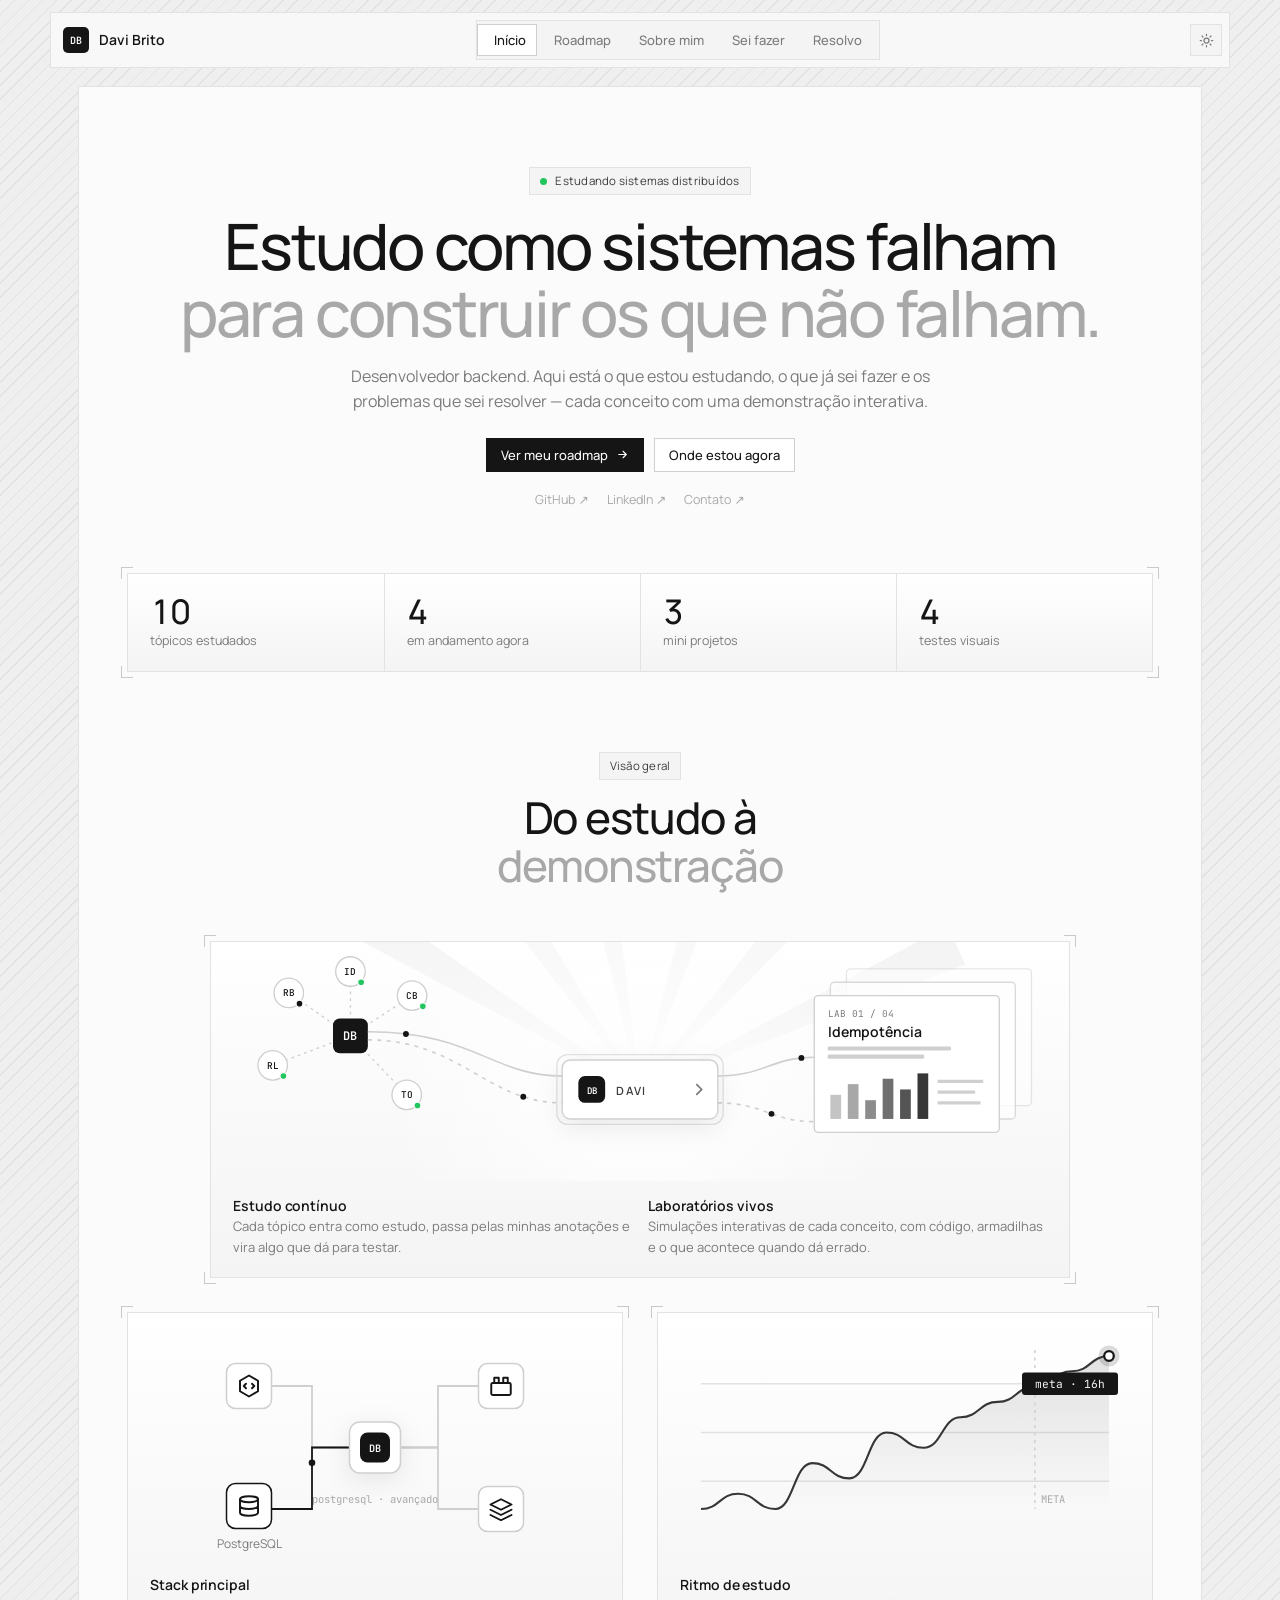
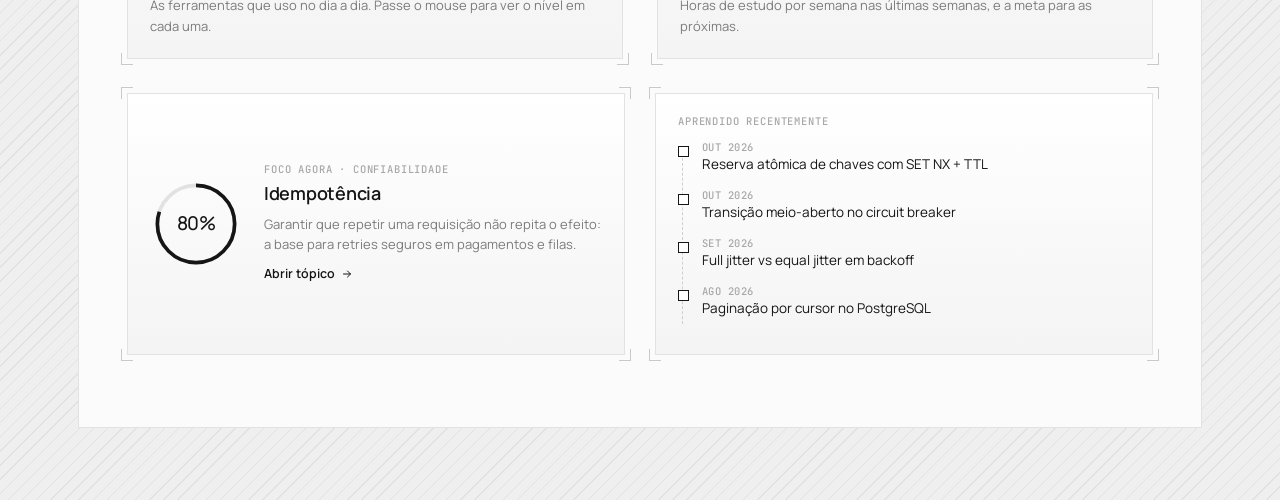
==== commit 5ab6a3dd: "Reorganiza o portal em um roadmap Mapa em árvore da raiz até o tópico atual, com página de cada tópi" ====
--- a/index.html
+++ b/index.html
@@ -200,10 +200,8 @@
 .tl li::before{content:"";position:absolute;left:0;top:6px;width:9px;height:9px;background:var(--raise);border:1.5px solid var(--ink)}
 .tl time{display:block;font:500 10.5px var(--mono);color:var(--faint);letter-spacing:.04em;text-transform:uppercase}
 
-/* ───────────── Studies ───────────── */
-.filters{display:flex;gap:6px;flex-wrap:wrap;justify-content:center;margin:-24px 0 36px}
+/* ───────────── Progresso ───────────── */
 .study-top{display:flex;justify-content:space-between;align-items:center;gap:8px}
-.study h3{font-size:17px;letter-spacing:-.015em}
 .bar{height:3px;background:var(--line);overflow:hidden}
 .bar i{display:block;height:100%;width:var(--w);background:var(--ink)}
 .rv.in .bar i{animation:grow 1.3s var(--ease) both .25s}
@@ -212,8 +210,6 @@
 .bar-row .bar{flex:1}
 .notes{list-style:none;padding:0;margin:0;display:flex;flex-wrap:wrap;gap:5px}
 .notes li{font:11px var(--mono);padding:3px 7px;background:var(--raise);border:1px solid var(--line);color:var(--muted)}
-.study-foot{margin-top:auto;padding-top:12px;border-top:1px dashed var(--line-strong);display:flex;justify-content:space-between;align-items:center;font:11px var(--mono);color:var(--faint)}
-.frame.hide{display:none}
 
 /* ───────────── Stack ───────────── */
 .skill{display:grid;grid-template-columns:1fr auto;gap:2px 12px;padding:11px 0;border-top:1px dashed var(--line-strong)}
@@ -252,19 +248,8 @@
 .tags{display:flex;gap:5px;flex-wrap:wrap;margin-top:12px}
 
 /* ───────────── Lab ───────────── */
-.lab-layout{display:grid;grid-template-columns:230px minmax(0,1fr);gap:34px;align-items:start}
-.lab-nav{position:sticky;top:84px}
-.lab-nav .card{padding:8px;gap:2px}
-.lab-nav a{display:flex;gap:11px;align-items:center;padding:9px;border:1px solid transparent;transition:background .2s,border-color .2s}
-.lab-nav a:hover{background:var(--raise)}
-.lab-nav a[aria-current="page"]{background:var(--raise);border-color:var(--line-strong)}
-.lab-nav .ico{width:30px;height:30px;flex:none;display:grid;place-items:center;border:1px solid var(--line);background:var(--card);color:var(--muted);transition:all .25s}
-.lab-nav a[aria-current="page"] .ico{background:var(--ink);color:var(--paper);border-color:var(--ink)}
-.lab-nav .ico svg{width:15px;height:15px}
-.lab-nav b{display:block;font-size:13px;font-weight:600;line-height:1.3}
-.lab-nav small{display:block;font:10.5px var(--mono);color:var(--faint);line-height:1.4}
-.lab-nav-title{padding:8px 9px 6px}
-#labPanel{display:flex;flex-direction:column;gap:30px;min-width:0}
+.lab-pane{display:flex;flex-direction:column;gap:30px;min-width:0}
+.lab-pane .lab-head .tag,.lab-pane .lab-head .h2{display:none}
 .lab-head{display:flex;flex-direction:column;gap:14px;align-items:flex-start}
 .lab-head p{color:var(--muted);max-width:66ch;font-size:15px}
 .sim{padding:0;gap:0;overflow:hidden}
@@ -428,6 +413,129 @@
 @keyframes pulse{0%,100%{opacity:1;transform:scale(1)}50%{opacity:.45;transform:scale(1.35)}}
 @keyframes sheetIn{from{opacity:0;transform:translate(14px,-10px) rotate(4deg)}to{opacity:1;transform:none}}
 
+/* ───────────── Roadmap ───────────── */
+.rm-top{display:flex;flex-wrap:wrap;gap:14px 28px;align-items:center;justify-content:space-between;padding:14px 18px;border:1px solid var(--line);background:var(--card);margin-bottom:44px}
+.rm-where{display:flex;flex-wrap:wrap;align-items:center;gap:8px 12px;font-size:13.5px}
+.rm-where b{font-weight:600}
+.rm-total{display:flex;align-items:center;gap:10px;font:500 11px var(--mono);color:var(--muted)}
+.rm-total .bar{width:110px}
+.legend-rm{display:flex;flex-wrap:wrap;gap:14px;font:500 10.5px var(--mono);color:var(--faint);text-transform:uppercase;letter-spacing:.06em}
+.legend-rm span{display:inline-flex;align-items:center;gap:7px}
+.lg{width:20px;border-top:1.5px solid var(--ink)}
+.lg.a{border-top-style:dashed}
+.lg.p{border-top:1.5px dashed var(--line-strong)}
+
+.rmap{position:relative;display:flex;flex-direction:column;gap:52px;padding:4px 0 12px}
+.rm-wires{position:absolute;inset:0;width:100%;height:100%;pointer-events:none;overflow:visible;opacity:0;transition:opacity 1s var(--ease) .25s}
+.rmap.in .rm-wires{opacity:1}
+.rm-wires path{fill:none;stroke-width:1.3;stroke-linecap:round}
+.w-done{stroke:var(--ink)}
+.w-doing{stroke:var(--ink);stroke-dasharray:4 4;animation:dash 1.2s linear infinite}
+.w-next{stroke:var(--line-strong);stroke-dasharray:3 5}
+.rm-wires .w-route{stroke:var(--ink);stroke-width:2.6;stroke-dasharray:1;stroke-dashoffset:1;transition:stroke-dashoffset 2.2s cubic-bezier(.4,.1,.2,1) .5s}
+.rmap.in .w-route{stroke-dashoffset:0}
+.rm-pkt{position:absolute;left:0;top:0;z-index:3;width:9px;height:9px;background:var(--ink);box-shadow:0 0 0 3px var(--paper);offset-rotate:0deg;offset-anchor:center;pointer-events:none;opacity:0}
+
+.rm-row{display:grid;grid-template-columns:minmax(0,1fr) 190px minmax(0,1fr);align-items:center}
+.rm-root,.rm-hub{grid-column:2;grid-row:1;justify-self:center;position:relative;z-index:1;display:flex;flex-direction:column;align-items:center;gap:9px;text-align:center}
+.rm-label{display:flex;flex-direction:column;gap:3px;background:var(--paper);padding:3px 8px}
+.rm-label b{font-size:14px;font-weight:600;letter-spacing:-.01em}
+.rm-label small{font:10.5px var(--mono);color:var(--faint);letter-spacing:.02em}
+.rm-seed{width:52px;height:52px;display:grid;place-items:center;background:var(--ink);color:var(--paper);font-weight:600;font-size:16px;letter-spacing:-.02em;box-shadow:0 0 0 5px var(--paper),0 0 0 6px var(--line-strong)}
+.rm-knot{width:14px;height:14px;background:var(--paper);border:1.5px solid var(--ink);transform:rotate(45deg)}
+.rm-hub.done .rm-knot{background:var(--ink)}
+.rm-hub.next .rm-knot{border:1.5px dashed var(--faint)}
+.rm-hub.next .rm-label b{color:var(--muted)}
+.rm-leaves{grid-row:1;display:flex;flex-direction:column;gap:12px}
+.rm-row.r .rm-leaves{grid-column:3;align-items:flex-start;padding-left:34px}
+.rm-row.l .rm-leaves{grid-column:1;align-items:flex-end;padding-right:34px}
+
+.leaf{position:relative;display:flex;align-items:center;gap:12px;width:min(100%,310px);padding:11px 14px;background:linear-gradient(180deg,var(--raise),var(--card));border:1px solid var(--line);transition:border-color .25s,box-shadow .3s,opacity .8s var(--ease),transform .8s var(--ease)}
+.leaf:hover{border-color:var(--ink);box-shadow:var(--shadow)}
+.leaf.rv.in:hover{transform:translateY(-2px)}
+.rm-row.l .leaf{flex-direction:row-reverse;text-align:right}
+.leaf-pin{flex:none;width:11px;height:11px;border:1.5px solid var(--ink);background:var(--paper);position:relative}
+.leaf[data-s="concluido"] .leaf-pin{background:var(--ink)}
+.leaf[data-s="andamento"] .leaf-pin::after{content:"";position:absolute;inset:1.5px;border-radius:50%;background:var(--live)}
+.leaf[data-s="proximo"]{border-style:dashed;background:var(--paper)}
+.leaf[data-s="proximo"] b{color:var(--muted)}
+.leaf[data-s="proximo"] .leaf-pin{border:1.5px dashed var(--faint)}
+.leaf-tx{display:flex;flex-direction:column;gap:6px;min-width:0;flex:1}
+.leaf b{font-size:13.5px;font-weight:600;letter-spacing:-.01em;line-height:1.3}
+.leaf-meta{display:flex;align-items:center;gap:8px;font:500 10.5px var(--mono);color:var(--faint)}
+.rm-row.l .leaf-meta{flex-direction:row-reverse}
+.leaf .bar{display:block;width:46px;flex:none}
+.leaf.here{border-color:var(--ink);box-shadow:0 0 0 3px var(--paper),0 0 0 4px var(--ink)}
+.leaf.here .leaf-pin::before{content:"";position:absolute;inset:-7px;border:1px solid var(--ink);animation:ping 1.8s ease-out infinite}
+.here-tag{position:absolute;top:-11px;left:12px;display:inline-flex;align-items:center;gap:6px;padding:3px 8px;background:var(--ink);color:var(--paper);font:500 9.5px var(--mono);letter-spacing:.08em;text-transform:uppercase;white-space:nowrap}
+.rm-row.l .here-tag{left:auto;right:12px}
+.here-tag .live{width:6px;height:6px}
+@keyframes ping{from{transform:scale(.5);opacity:1}to{transform:scale(1.6);opacity:0}}
+
+/* página do tópico */
+.topic{display:flex;flex-direction:column;gap:30px}
+.topic[hidden],#rmMap[hidden]{display:none}
+.tp-bar{display:flex;align-items:center;gap:16px;flex-wrap:wrap}
+.tp-bar .btn:hover svg{transform:translateX(-3px)}
+.crumbs{display:flex;flex-wrap:wrap;gap:8px;font:500 10.5px var(--mono);color:var(--faint);text-transform:uppercase;letter-spacing:.07em}
+.crumbs b{color:var(--ink);font-weight:500}
+.tp-head{display:grid;grid-template-columns:minmax(0,1fr) minmax(0,340px);gap:34px;align-items:end}
+.tp-intro{display:flex;flex-direction:column;gap:16px;align-items:flex-start}
+.tp-tags{display:flex;flex-wrap:wrap;gap:8px;align-items:center}
+.badge.here-b{background:var(--ink);color:var(--paper);border-color:var(--ink)}
+.badge.here-b::before{background:var(--live)}
+.tp-intro .sub{color:var(--muted);font-size:15px;max-width:60ch}
+.tp-intro .bar-row{width:min(100%,420px)}
+.trail{display:flex;align-items:flex-start}
+.trail a{flex:1;min-width:0;display:flex;flex-direction:column;align-items:center;gap:9px;font-size:11.5px;line-height:1.3;color:var(--muted);text-align:center;position:relative;padding:0 4px;transition:color .2s}
+.trail a:hover{color:var(--ink)}
+.trail a::before{content:"";position:absolute;top:5px;right:50%;width:100%;border-top:1px dashed var(--line-strong)}
+.trail a[data-s="concluido"]::before,.trail a[data-s="andamento"]::before{border-top:1px solid var(--ink)}
+.trail a:first-child::before{display:none}
+.trail i{width:11px;height:11px;border:1.5px solid var(--ink);background:var(--paper);position:relative;z-index:1}
+.trail a[data-s="concluido"] i{background:var(--ink)}
+.trail a[data-s="proximo"] i{border:1.5px dashed var(--faint)}
+.trail a[aria-current] {color:var(--ink);font-weight:600}
+.trail a[aria-current] i{box-shadow:0 0 0 3px var(--card),0 0 0 4px var(--ink)}
+.tp-tabs{display:flex;justify-content:flex-start;border-bottom:1px solid var(--line);padding-bottom:18px}
+.tp-tabs .seg button{height:32px;padding:0 14px;display:inline-flex;align-items:center;gap:8px;font-size:13px}
+.cnt{font:500 10.5px var(--mono);color:var(--faint)}
+.tp-pane{min-width:0}
+.tp-nav{display:flex;justify-content:space-between;gap:16px;border-top:1px dashed var(--line-strong);padding-top:20px}
+.tp-nav a{display:flex;flex-direction:column;gap:4px;max-width:48%}
+.tp-nav a.nx{text-align:right;margin-left:auto}
+.tp-nav small{font:500 10.5px var(--mono);color:var(--faint);text-transform:uppercase;letter-spacing:.06em}
+.tp-nav b{font-size:14px;font-weight:600;transition:color .2s}
+.tp-nav a:hover b{text-decoration:underline;text-underline-offset:3px}
+
+.notes-wrap{display:grid;grid-template-columns:minmax(0,1fr) 280px;gap:30px;align-items:start}
+.note-list{display:flex;flex-direction:column;gap:22px}
+.note.atencao{border-left:2px solid var(--warn)}
+.note-ul{margin:0;padding:0 0 0 18px;display:flex;flex-direction:column;gap:6px;font-size:13px;color:var(--soft)}
+.mini-code{margin:0;padding:14px 16px;background:var(--paper);border:1px solid var(--line);font:12px/1.65 var(--mono);overflow-x:auto;white-space:pre}
+.note-aside{position:sticky;top:84px}
+.refs{list-style:none;margin:0;padding:0;display:flex;flex-direction:column;gap:8px;font-size:12.5px}
+.refs a{color:var(--soft);text-decoration:underline;text-decoration-color:var(--line-strong);text-underline-offset:3px}
+.refs a:hover{color:var(--ink)}
+.empty-box{border:1px dashed var(--line-strong);padding:40px 24px;display:flex;flex-direction:column;align-items:center;gap:8px;text-align:center;background:repeating-linear-gradient(135deg,var(--hatch) 0 1px,transparent 1px 8px)}
+.empty-box b{font-size:15px;font-weight:600}
+.empty-box span{font-size:13px;color:var(--muted)}
+
+.proj-prev{border:1px solid var(--line);background:var(--paper);font:11.5px/1.75 var(--mono);color:var(--muted);padding:0 14px 12px;min-height:150px}
+.proj-prev .dots{display:flex;align-items:center;gap:5px;padding:9px 0;margin-bottom:6px;border-bottom:1px solid var(--line)}
+.proj-prev .dots i{width:8px;height:8px;border-radius:50%;border:1px solid var(--line-strong)}
+.proj-prev .dots span{margin-left:8px;font-size:10.5px;color:var(--faint)}
+.proj-prev > span{display:block;white-space:pre;overflow:hidden;text-overflow:ellipsis;clip-path:inset(0 100% 0 0)}
+.rv.in .proj-prev > span{animation:typeIn .5s steps(18,end) both;animation-delay:calc(var(--i) * 260ms + 350ms)}
+.proj-prev .cmd{color:var(--ink)}
+.proj-prev .ok{color:var(--ok)}
+.proj-prev .err{color:var(--err)}
+@keyframes typeIn{to{clip-path:inset(0 0 0 0)}}
+.proj h3{font-size:16px;letter-spacing:-.015em}
+.proj-shows{padding:12px 14px;background:var(--raise);border:1px solid var(--line);border-left:2px solid var(--ink);font-size:13px;display:flex;flex-direction:column;gap:6px}
+.proj-links{display:flex;gap:18px;margin-top:auto;padding-top:12px;border-top:1px dashed var(--line-strong)}
+.soon{font:11px var(--mono);color:var(--faint)}
+
 /* ───────────── Sobre mim ───────────── */
 .about{display:grid;grid-template-columns:minmax(0,.8fr) minmax(0,1.4fr);gap:30px}
 .id-top{display:flex;align-items:center;gap:16px}
@@ -462,11 +570,6 @@
 
 /* ───────────── Responsive ───────────── */
 @media (max-width:980px){
-  .lab-layout{grid-template-columns:1fr}
-  .lab-nav{position:static}
-  .lab-nav .card{flex-direction:row;overflow-x:auto;scrollbar-width:none}
-  .lab-nav-title,.lab-nav small{display:none}
-  .lab-nav a{flex:none}
   .panels{grid-template-columns:1fr!important}
   .panel{border-left:0;border-top:1px solid var(--line)}
   .panel:first-child{border-top:0}
@@ -477,7 +580,25 @@
   .tabs{order:3;width:100%;margin:0}
   .brand{margin-right:auto}
   .tab{flex:1;padding:6px 8px}
-  .grid-2,.grid-3,.bento,.about{grid-template-columns:1fr}
+  .grid-2,.grid-3,.bento,.about,.tp-head,.notes-wrap{grid-template-columns:minmax(0,1fr)}
+  .note-aside{position:static}
+  .rm-top{margin-bottom:30px}
+  .rmap{gap:30px}
+  .rm-row{grid-template-columns:28px minmax(0,1fr);row-gap:14px}
+  .rm-root,.rm-hub{grid-column:1/-1;flex-direction:row;justify-self:start;text-align:left;gap:10px}
+  .rm-seed{width:28px;height:28px;font-size:11px;box-shadow:0 0 0 4px var(--paper),0 0 0 5px var(--line-strong)}
+  .rm-knot{margin:0 7px}
+  .rm-row.r .rm-leaves,.rm-row.l .rm-leaves{grid-column:2;grid-row:2;align-items:stretch;padding:0 0 0 14px}
+  .rm-row.l .leaf{flex-direction:row;text-align:left}
+  .rm-row.l .leaf-meta{flex-direction:row}
+  .rm-row.l .here-tag{right:auto;left:12px}
+  .leaf{width:100%}
+  .trail{flex-direction:column;gap:12px}
+  .trail a{flex:none;flex-direction:row;align-items:center;text-align:left;gap:12px;padding:0}
+  .trail a::before{top:auto;bottom:50%;right:auto;left:5px;width:0;height:calc(100% + 12px);border-top:0!important;border-left:1px dashed var(--line-strong)}
+  .trail a[data-s="concluido"]::before,.trail a[data-s="andamento"]::before{border-left:1px solid var(--ink)}
+  .tp-tabs .seg{width:100%}
+  .tp-tabs .seg button{flex:1;justify-content:center;padding:0 4px;gap:5px;font-size:11.5px;white-space:nowrap}
   .journey{grid-template-columns:1fr;padding:0 0 0 28px;gap:18px}
   .journey::before{left:5px;right:auto;top:0;bottom:0;border-top:0;border-left:1px dashed var(--line-strong);transform:scaleY(0);transform-origin:top}
   .j-step::before{left:-28px;top:2px}
@@ -504,6 +625,7 @@
   .line-draw{stroke-dashoffset:0}
   .journey::before{transform:none}
   .j-step{opacity:1;transform:none}
+  .rm-wires .w-route{stroke-dashoffset:0}
 }
 </style>
 </head>
@@ -685,34 +807,127 @@
     }
   },
 
-  // status: "andamento" | "concluido" | "proximo"   ·   lab: id de um laboratório (opcional)
-  studiesHead: { tag: "Trilha de estudos", title: "O que estou\n*estudando agora*", sub: "Cada tópico com progresso, anotações e, quando existe, uma demonstração interativa no laboratório." },
-  studies: [
-    { title: "Idempotência", area: "Confiabilidade", status: "andamento", progress: 80, since: "set 2026", lab: "idempotencia",
-      summary: "Garantir que repetir uma requisição não repita o efeito — a base para retries seguros em pagamentos e filas.",
-      notes: ["Idempotency-Key", "SET NX atômico", "Dedup em filas"] },
-    { title: "Retry com backoff exponencial", area: "Confiabilidade", status: "concluido", progress: 100, since: "ago 2026", lab: "retry",
-      summary: "Repetir falhas transitórias sem derrubar o serviço que está tentando se recuperar.",
-      notes: ["Backoff com teto", "Full vs equal jitter", "Erros transitórios"] },
-    { title: "Circuit Breaker", area: "Resiliência", status: "andamento", progress: 60, since: "out 2026", lab: "circuit",
-      summary: "Parar de chamar uma dependência que está falhando e testar a volta com cuidado.",
-      notes: ["Meio-aberto", "Fail fast", "Janela deslizante"] },
-    { title: "Rate limiting · Token Bucket", area: "Proteção", status: "andamento", progress: 45, since: "out 2026", lab: "ratelimit",
-      summary: "Permitir rajadas curtas mantendo uma taxa média sustentável por cliente.",
-      notes: ["Token vs leaky", "Redis + Lua", "Retry-After"] },
-    { title: "Transactional Outbox", area: "Mensageria", status: "andamento", progress: 30, since: "out 2026",
-      summary: "Gravar no banco e publicar o evento sem perder nenhum dos dois.",
-      notes: ["Dual write", "CDC com Debezium"] },
-    { title: "Índices e planos de execução", area: "Dados", status: "concluido", progress: 100, since: "jun 2026",
-      summary: "Ler EXPLAIN ANALYZE e escolher o índice certo para cada consulta.",
-      notes: ["B-tree vs GIN", "Índices compostos", "Cursor pagination"] },
-    { title: "Event Sourcing & CQRS", area: "Arquitetura", status: "proximo", progress: 0,
-      summary: "Estado como sequência de eventos imutáveis, com leituras em projeções separadas.",
-      notes: ["Projeções", "Snapshots"] },
-    { title: "Observabilidade com OpenTelemetry", area: "Operação", status: "proximo", progress: 10,
-      summary: "Traces distribuídos para enxergar onde a latência e os erros acontecem.",
-      notes: ["Context propagation", "Sampling"] }
-  ],
+  // ROADMAP — a raiz é a base; cada ramo é uma área, com os tópicos na ordem em que estudo.
+  // status: "concluido" | "andamento" | "proximo"   ·   here: true marca onde eu estou
+  // lab: id de um teste visual (LABS)   ·   keys: termos-chave   ·   refs: referências
+  // notes: anotações { kind: "conceito" | "dica" | "atencao" | "exemplo", title, text, items?, code? }
+  // projects: mini projetos { title, description, shows, stack, status, preview: linhas do terminal, repo?, demo? }
+  roadmap: {
+    tag: "Roadmap", title: "Minha trilha,\n*da raiz até aqui*",
+    sub: "Cada ramo é uma área e cada ponto é um tópico. Abra um tópico para ver as anotações, o teste visual e os mini projetos.",
+    root: { title: "Backend", sub: "a base de tudo" },
+    branches: [
+      { id: "fundamentos", title: "Fundamentos", topics: [
+        { id: "http", title: "HTTP & APIs REST", status: "concluido", progress: 100, since: "2023",
+          summary: "Como cliente e servidor conversam: métodos, status, cabeçalhos e contratos de API.",
+          keys: ["Métodos e semântica", "Status codes", "Cabeçalhos", "Versionamento"],
+          notes: [
+            { kind: "conceito", title: "Semântica antes de rota", text: "O método diz a intenção: GET lê, PUT substitui, PATCH altera parte, DELETE remove, POST cria ou executa uma ação." },
+            { kind: "dica", title: "Erros com corpo padronizado", text: "Use um formato único de erro (ex.: application/problem+json) para o cliente tratar todos os casos do mesmo jeito." }
+          ],
+          projects: [] },
+        { id: "sql", title: "SQL & modelagem", status: "concluido", progress: 100, since: "2023",
+          summary: "Modelar tabelas, relacionamentos e transações que sobrevivem ao crescimento do produto.",
+          keys: ["Normalização", "Transações", "Constraints"], notes: [], projects: [] },
+        { id: "testes", title: "Testes automatizados", status: "concluido", progress: 100, since: "2024",
+          summary: "Testar o comportamento que importa, com unitários rápidos e integração onde há risco.",
+          keys: ["Pirâmide de testes", "Test doubles", "Testcontainers"], notes: [], projects: [] }
+      ] },
+      { id: "dados", title: "Dados", topics: [
+        { id: "indices", title: "Índices e planos de execução", status: "concluido", progress: 100, since: "jun 2026",
+          summary: "Ler EXPLAIN ANALYZE e escolher o índice certo para cada consulta.",
+          keys: ["B-tree vs GIN", "Índices compostos", "Cursor pagination"],
+          notes: [
+            { kind: "conceito", title: "A ordem das colunas importa", text: "Um índice em (cliente_id, criado_em) atende filtros por cliente e ordenação por data, mas não um filtro só por data." },
+            { kind: "exemplo", title: "Paginação por cursor", text: "OFFSET lê e descarta linhas; o cursor continua de onde parou.",
+              code: "SELECT * FROM pedidos\nWHERE (criado_em, id) < ($1, $2)\nORDER BY criado_em DESC, id DESC\nLIMIT 20;" }
+          ],
+          projects: [] },
+        { id: "cache", title: "Cache com Redis", status: "concluido", progress: 100, since: "jul 2026",
+          summary: "Cache-aside, expiração e como evitar que todo mundo recalcule ao mesmo tempo.",
+          keys: ["Cache-aside", "TTL", "Stampede"], notes: [], projects: [] }
+      ] },
+      { id: "confiabilidade", title: "Confiabilidade", topics: [
+        { id: "retry", title: "Retry com backoff", status: "concluido", progress: 100, since: "ago 2026", lab: "retry",
+          summary: "Repetir falhas transitórias sem derrubar o serviço que está tentando se recuperar.",
+          keys: ["Backoff com teto", "Full vs equal jitter", "Erros transitórios"],
+          refs: [{ label: "AWS · Timeouts, retries and backoff with jitter", href: "https://aws.amazon.com/builders-library/timeouts-retries-and-backoff-with-jitter/" }],
+          notes: [
+            { kind: "conceito", title: "Só repita o que pode passar", text: "Timeout, 503 e 429 costumam ser transitórios. 400, 401 e 422 vão falhar de novo: repetir só gera carga." },
+            { kind: "atencao", title: "Retry sem idempotência duplica efeitos", text: "Se a primeira tentativa chegou ao servidor, repetir um POST pode cobrar duas vezes. Combine com Idempotency-Key." },
+            { kind: "exemplo", title: "Full jitter", code: "const base = 200, cap = 10_000;\nconst delay = Math.random() * Math.min(cap, base * 2 ** tentativa);" }
+          ],
+          projects: [
+            { title: "fetch-retry", status: "concluido", stack: ["TypeScript", "Vitest"],
+              description: "Wrapper de fetch com backoff exponencial, jitter e orçamento de tentativas.",
+              shows: "Retries espalhados no tempo e limitados a erros transitórios.",
+              preview: ["$ npm test", "✓ repete 503 com backoff", "✓ não repete 422", "✓ respeita Retry-After", "4 passed · 380ms"] }
+          ] },
+        { id: "idempotencia", title: "Idempotência", status: "andamento", progress: 80, since: "set 2026", lab: "idempotencia", here: true,
+          headline: "Idempotência\n*repetir sem duplicar*",
+          summary: "Garantir que repetir uma requisição não repita o efeito: a base para retries seguros em pagamentos e filas.",
+          keys: ["Idempotency-Key", "SET NX atômico", "Dedup em filas", "409 Conflict"],
+          refs: [
+            { label: "IETF · Idempotency-Key HTTP header", href: "https://datatracker.ietf.org/doc/draft-ietf-httpapi-idempotency-key-header/" },
+            { label: "Stripe · Idempotent requests", href: "https://docs.stripe.com/api/idempotent_requests" }
+          ],
+          notes: [
+            { kind: "conceito", title: "O que é", text: "Uma operação é idempotente quando executá-la N vezes tem o mesmo efeito que executá-la uma vez. saldo = 100 é; saldo += 100 não é." },
+            { kind: "conceito", title: "A chave representa a intenção", text: "O cliente gera uma Idempotency-Key por pagamento (não por tentativa) e reenvia a mesma chave em todos os retries.",
+              items: ["Primeira vez: reserva a chave e processa", "Repetição concluída: devolve a resposta salva", "Repetição em andamento: responde 409"] },
+            { kind: "exemplo", title: "Reserva atômica no Redis", text: "Checar e depois gravar tem condição de corrida. O SET NX faz as duas coisas em um passo.",
+              code: "const ok = await redis.set(`idem:${key}`, \"processing\", \"NX\", \"EX\", 86400);\nif (!ok) return replayOrConflict(key);" },
+            { kind: "atencao", title: "Mesma chave, corpo diferente", text: "Guarde um hash do payload junto com a chave. Se a mesma chave vier com outro corpo, responda 422: é um bug no cliente." }
+          ],
+          projects: [
+            { title: "pagamentos-idempotentes", status: "andamento", stack: ["Node.js", "Redis", "PostgreSQL"],
+              description: "API de pagamentos de exemplo com Idempotency-Key, reserva atômica e replay da resposta original.",
+              shows: "Enviar a mesma cobrança 5 vezes gera exatamente 1 registro no banco.",
+              preview: ["$ k6 run retry-storm.js", "  requests ......... 500", "  status 200 ....... 100", "  status 409 ....... 400", "✓ cobranças no banco: 100"] },
+            { title: "consumidor-dedup", status: "proximo", stack: ["Node.js", "RabbitMQ"],
+              description: "Consumidor de fila que ignora mensagens repetidas usando uma tabela de mensagens processadas.",
+              shows: "Entrega at-least-once com efeito exactly-once no banco.",
+              preview: ["$ node consumer.js", "→ msg 7f2a processada", "→ msg 7f2a ignorada (duplicada)"] }
+          ] },
+        { id: "circuit", title: "Circuit Breaker", status: "andamento", progress: 60, since: "out 2026", lab: "circuit",
+          summary: "Parar de chamar uma dependência que está falhando e testar a volta com cuidado.",
+          keys: ["Fechado · aberto · meio-aberto", "Fail fast", "Janela deslizante"],
+          refs: [{ label: "Martin Fowler · CircuitBreaker", href: "https://martinfowler.com/bliki/CircuitBreaker.html" }],
+          notes: [
+            { kind: "conceito", title: "Três estados", items: ["Fechado: chamadas passam e falhas são contadas", "Aberto: falha na hora, sem chamar a dependência", "Meio-aberto: deixa passar uma chamada de teste"] },
+            { kind: "dica", title: "Um breaker por dependência", text: "Um breaker global derruba tudo por causa de um serviço só. Isole por dependência (e às vezes por endpoint)." }
+          ],
+          projects: [] },
+        { id: "ratelimit", title: "Rate limiting", status: "andamento", progress: 45, since: "out 2026", lab: "ratelimit",
+          summary: "Permitir rajadas curtas mantendo uma taxa média sustentável por cliente.",
+          keys: ["Token bucket", "Leaky bucket", "Redis + Lua", "Retry-After"],
+          notes: [
+            { kind: "conceito", title: "Token bucket em uma frase", text: "O balde enche a uma taxa fixa até um limite; cada requisição gasta uma ficha; sem ficha, 429." }
+          ],
+          projects: [] }
+      ] },
+      { id: "mensageria", title: "Mensageria", topics: [
+        { id: "outbox", title: "Transactional Outbox", status: "andamento", progress: 30, since: "out 2026",
+          summary: "Gravar no banco e publicar o evento sem perder nenhum dos dois.",
+          keys: ["Dual write", "CDC com Debezium"],
+          notes: [
+            { kind: "atencao", title: "O problema do dual write", text: "Gravar no banco e depois publicar na fila são duas operações: se a segunda falhar, o evento se perde." }
+          ],
+          projects: [] },
+        { id: "eventsourcing", title: "Event Sourcing & CQRS", status: "proximo", progress: 0,
+          summary: "Estado como sequência de eventos imutáveis, com leituras em projeções separadas.",
+          keys: ["Projeções", "Snapshots"], notes: [], projects: [] }
+      ] },
+      { id: "operacao", title: "Operação", topics: [
+        { id: "otel", title: "Observabilidade com OpenTelemetry", status: "proximo", progress: 10,
+          summary: "Traces distribuídos para enxergar onde a latência e os erros acontecem.",
+          keys: ["Context propagation", "Sampling"], notes: [], projects: [] },
+        { id: "slo", title: "SLOs e alertas", status: "proximo", progress: 0,
+          summary: "Definir o que é 'funcionando' em números e alertar só quando o usuário sente.",
+          keys: ["SLI", "Error budget", "Burn rate"], notes: [], projects: [] }
+      ] }
+    ]
+  },
 
   // level: 1 Explorando · 2 Básico · 3 Intermediário · 4 Avançado · 5 Domino
   skillsHead: { tag: "Habilidades", title: "O que eu\n*sei fazer*", sub: "Uma autoavaliação honesta, com onde cada coisa foi usada na prática." },
@@ -785,6 +1000,7 @@
   key: '<svg viewBox="0 0 24 24" fill="none" stroke="currentColor" stroke-width="1.7" stroke-linecap="round"><circle cx="8" cy="15" r="4"/><path d="M11 12l9-9M17 6l3 3M14.5 8.5l2 2"/></svg>',
   wave: '<svg viewBox="0 0 24 24" fill="none" stroke="currentColor" stroke-width="1.7" stroke-linecap="round"><path d="M3 12h3l2-6 4 12 3-9 2 3h4"/></svg>',
   bucket: '<svg viewBox="0 0 24 24" fill="none" stroke="currentColor" stroke-width="1.7" stroke-linejoin="round"><path d="M4 8h16l-2 12H6z"/><circle cx="10" cy="14" r="1.3"/><circle cx="14" cy="14" r="1.3"/><path d="M12 2v3"/></svg>',
+  back: '<svg viewBox="0 0 24 24" fill="none" stroke="currentColor" stroke-width="2" stroke-linecap="round" stroke-linejoin="round"><path d="M19 12H5M11 6l-6 6 6 6"/></svg>',
   copy: '<svg viewBox="0 0 24 24" fill="none" stroke="currentColor" stroke-width="1.8"><rect x="8" y="8" width="12" height="12" rx="2"/><path d="M16 8V6a2 2 0 0 0-2-2H6a2 2 0 0 0-2 2v8a2 2 0 0 0 2 2h2"/></svg>'
 };
 
@@ -840,8 +1056,15 @@
 };
 
 /* ════════════════════════════ Abas ════════════════════════════ */
-const TABS = [["inicio", "Início"], ["sobre", "Sobre mim"], ["estudos", "Estudando"], ["stack", "Sei fazer"], ["resolvo", "Resolvo"], ["lab", "Laboratório"]];
+const TABS = [["inicio", "Início"], ["roadmap", "Roadmap"], ["sobre", "Sobre mim"], ["stack", "Sei fazer"], ["resolvo", "Resolvo"]];
 const STATUS = { andamento: "Em andamento", concluido: "Concluído", proximo: "Próximo" };
+
+// tópicos do roadmap em lista única, na ordem da trilha
+const RM = DATA.roadmap;
+const TOPICS = RM.branches.flatMap(b => b.topics.map(t => ({ ...t, area: b.title, branch: b.id })));
+const HERE = TOPICS.find(t => t.here) || TOPICS.find(t => t.status === "andamento") || TOPICS[0];
+const topicById = id => TOPICS.find(t => t.id === id);
+const branchState = b => b.topics.every(t => t.status === "concluido") ? "done" : b.topics.some(t => t.status !== "proximo") ? "doing" : "next";
 const LEVELS = ["", "Explorando", "Básico", "Intermediário", "Avançado", "Domino"];
 
 /* ═══════════════════════════ Home: diagramas ═══════════════════════════ */
@@ -857,7 +1080,7 @@
 }
 
 function flowCard() {
-  const topics = DATA.studies.filter(s => s.status !== "proximo").slice(0, FLOW.spots.length);
+  const topics = TOPICS.filter(s => s.status !== "proximo").slice(-FLOW.spots.length);
   const rays = [-62, -38, -14, 14, 38, 62].map(a => {
     const r = d => d * Math.PI / 180;
     return `<path d="M320,110 L${320 + Math.sin(r(a)) * 260},${110 - Math.cos(r(a)) * 260} L${320 + Math.sin(r(a + 7)) * 260},${110 - Math.cos(r(a + 7)) * 260}Z" fill="url(#fRays)" opacity=".5"/>`;
@@ -1027,13 +1250,13 @@
 /* ═══════════════════════════ Views ═══════════════════════════ */
 function viewHome() {
   const p = DATA.profile;
-  const active = DATA.studies.filter(s => s.status === "andamento");
-  const focus = active.find(s => s.lab) || active[0];
+  const active = TOPICS.filter(s => s.status === "andamento");
+  const focus = HERE;
   const stats = [
-    [DATA.studies.filter(s => s.status !== "proximo").length, "tópicos estudados"],
+    [TOPICS.filter(s => s.status !== "proximo").length, "tópicos estudados"],
     [active.length, "em andamento agora"],
-    [DATA.skills.reduce((n, g) => n + g.items.length, 0), "habilidades mapeadas"],
-    [Object.keys(LABS).length, "laboratórios interativos"]
+    [TOPICS.reduce((n, t) => n + (t.projects?.length || 0), 0), "mini projetos"],
+    [TOPICS.filter(t => t.lab && LABS[t.lab]).length, "testes visuais"]
   ];
   return `<div class="sec">
   <div class="hero">
@@ -1041,8 +1264,8 @@
     <h1 class="h1 rv">${richTitle(p.headline)}</h1>
     <p class="lede rv">${esc(p.sub)}</p>
     <div class="actions rv">
-      <a class="btn primary" href="#lab/${focus?.lab || "idempotencia"}">Abrir laboratório ${ICONS.arrow}</a>
-      <a class="btn" href="#estudos">O que estou estudando</a>
+      <a class="btn primary" href="#roadmap">Ver meu roadmap ${ICONS.arrow}</a>
+      <a class="btn" href="#roadmap/${HERE.id}">Onde estou agora</a>
     </div>
     <div class="links rv">${p.links.map(l => `<a href="${esc(l.href)}">${esc(l.label)} ↗</a>`).join("")}</div>
   </div>
@@ -1057,7 +1280,7 @@
         <span class="eyebrow">Foco agora · ${esc(focus.area)}</span>
         <h3 style="font-size:18px;letter-spacing:-.015em">${esc(focus.title)}</h3>
         <p>${esc(focus.summary)}</p>
-        ${focus.lab ? `<a class="go" style="margin-top:4px" href="#lab/${focus.lab}">Ver demonstração ${ICONS.arrow}</a>` : ""}
+        <a class="go" style="margin-top:4px" href="#roadmap/${focus.id}">Abrir tópico ${ICONS.arrow}</a>
       </div>`, { card: "focus" }) : ""}
     ${frame(`<span class="eyebrow">Aprendido recentemente</span>
       <ul class="tl">${DATA.timeline.map(t => `<li><time>${esc(t.date)}</time>${esc(t.text)}</li>`).join("")}</ul>`)}
@@ -1091,26 +1314,213 @@
   </div></div>`;
 }
 
-function viewStudies() {
-  const count = s => DATA.studies.filter(x => !s || x.status === s).length;
-  return `<div class="sec">${head(DATA.studiesHead)}
-  <div class="filters rv" id="studyFilters">
-    <button class="chip" aria-pressed="true" data-f="">Todos · ${count()}</button>
-    <button class="chip" aria-pressed="false" data-f="andamento">Em andamento · ${count("andamento")}</button>
-    <button class="chip" aria-pressed="false" data-f="concluido">Concluídos · ${count("concluido")}</button>
-    <button class="chip" aria-pressed="false" data-f="proximo">Próximos · ${count("proximo")}</button>
+/* ─────────── Roadmap: mapa em árvore ─────────── */
+function leafHTML(t) {
+  const here = t.id === HERE.id;
+  const extra = [t.lab && LABS[t.lab] ? "teste visual" : "", t.projects?.length ? `${t.projects.length} proj.` : ""].filter(Boolean).join(" · ");
+  return `<a class="leaf rv${here ? " here" : ""}" href="#roadmap/${t.id}" data-s="${t.status}" data-topic="${t.id}">
+    ${here ? `<span class="here-tag"><span class="live"></span>você está aqui</span>` : ""}
+    <span class="leaf-pin"></span>
+    <span class="leaf-tx"><b>${esc(t.title)}</b>
+      <span class="leaf-meta"><span class="bar"><i style="--w:${t.progress}%"></i></span><span>${t.progress}%${extra ? ` · ${extra}` : ""}</span></span></span>
+  </a>`;
+}
+
+function viewRoadmap() {
+  const done = TOPICS.filter(t => t.status === "concluido").length;
+  const rows = RM.branches.map((b, i) => {
+    const n = b.topics.filter(t => t.status === "concluido").length;
+    return `<div class="rm-row ${i % 2 ? "l" : "r"}" data-b="${b.id}">
+      <div class="rm-hub rv ${branchState(b)}"><span class="rm-knot"></span><span class="rm-label"><b>${esc(b.title)}</b><small>${n}/${b.topics.length} concluídos</small></span></div>
+      <div class="rm-leaves">${b.topics.map(leafHTML).join("")}</div>
+    </div>`;
+  }).join("");
+  return `<div class="sec">
+  <div id="rmMap">${head(RM)}
+    <div class="rm-top rv">
+      <div class="rm-where"><span class="eyebrow">Onde estou</span>
+        <span>${esc(HERE.area)} › <b>${esc(HERE.title)}</b> · ${HERE.progress}%</span>
+        <a class="go" href="#roadmap/${HERE.id}">Abrir ${ICONS.arrow}</a></div>
+      <div class="rm-total"><span>${done} de ${TOPICS.length} tópicos concluídos</span><div class="bar"><i style="--w:${done / TOPICS.length * 100}%"></i></div></div>
+      <div class="legend-rm"><span><i class="lg"></i>concluído</span><span><i class="lg a"></i>em andamento</span><span><i class="lg p"></i>próximo</span></div>
+    </div>
+    <div class="rmap rv" id="rmap">
+      <svg class="rm-wires" aria-hidden="true"></svg>
+      <div class="rm-row root"><div class="rm-root"><span class="rm-seed">${esc(DATA.profile.initials)}</span><span class="rm-label"><b>${esc(RM.root.title)}</b><small>${esc(RM.root.sub)}</small></span></div></div>
+      ${rows}
+    </div>
   </div>
-  <div class="grid-3">
-    ${DATA.studies.map(s => frame(`
-      <div class="study-top"><span class="eyebrow">${esc(s.area)}</span><span class="badge ${s.status}">${STATUS[s.status]}</span></div>
-      <h3>${esc(s.title)}</h3>
-      <p>${esc(s.summary)}</p>
-      <div class="bar-row"><div class="bar"><i style="--w:${s.progress}%"></i></div><span>${String(s.progress).padStart(3, " ")}%</span></div>
-      <ul class="notes">${s.notes.map(n => `<li>${esc(n)}</li>`).join("")}</ul>
-      <div class="study-foot"><span>${s.since ? "desde " + esc(s.since) : "na fila"}</span>
-        ${s.lab ? `<a class="go" href="#lab/${s.lab}">Laboratório ${ICONS.arrow}</a>` : ""}</div>`,
-      { card: "study", attrs: `data-s="${s.status}"` })).join("")}
-  </div></div>`;
+  <div class="topic" id="topicPage" hidden></div></div>`;
+}
+
+// centro de um elemento em coordenadas do mapa (ignora transforms da animação de entrada)
+function posIn(el, root) {
+  let x = el.offsetWidth / 2, y = el.offsetHeight / 2;
+  while (el && el !== root) { x += el.offsetLeft; y += el.offsetTop; el = el.offsetParent; }
+  return { x, y };
+}
+
+// desenha as raízes: tronco ligando os ramos e curvas até cada tópico; destaca o caminho até "onde estou"
+function drawMap() {
+  const map = $("#rmap");
+  if (!map || !map.offsetWidth) return;
+  const svg = $(".rm-wires", map), P = el => posIn(el, map);
+  svg.setAttribute("viewBox", `0 0 ${map.offsetWidth} ${map.offsetHeight}`);
+  const curve = (a, b) => Math.abs(b.x - a.x) < 80
+    ? ` C${a.x},${b.y} ${a.x},${b.y} ${b.x},${b.y}`
+    : ` C${(a.x + b.x) / 2},${a.y} ${(a.x + b.x) / 2},${b.y} ${b.x},${b.y}`;
+  let prev = P($(".rm-seed", map)), html = "", route = `M${prev.x},${prev.y}`, reached = true;
+  RM.branches.forEach(b => {
+    const row = $(`.rm-row[data-b="${b.id}"]`, map), k = P($(".rm-knot", row));
+    html += `<path class="${branchState(b) === "next" ? "w-next" : "w-done"}" d="M${prev.x},${prev.y} L${k.x},${k.y}"/>`;
+    if (reached) route += ` L${k.x},${k.y}`;
+    b.topics.forEach(t => {
+      const d = curve(k, P($(`[data-topic="${t.id}"] .leaf-pin`, row)));
+      html += `<path class="w-${t.status === "concluido" ? "done" : t.status === "andamento" ? "doing" : "next"}" d="M${k.x},${k.y}${d}"/>`;
+      if (t.id === HERE.id) { route += d; reached = false; }
+    });
+    prev = k;
+  });
+  svg.innerHTML = html + `<path class="w-route" pathLength="1" d="${route}"/>`;
+
+  map._pkt?.remove();
+  if (REDUCED) return;
+  const p = document.createElement("i");
+  p.className = "rm-pkt";
+  p.style.offsetPath = `path("${route}")`;
+  map.appendChild(p);
+  map._pkt = p;
+  p.animate([
+    { offsetDistance: "0%", opacity: 0 }, { opacity: 1, offset: .06 },
+    { offsetDistance: "100%", opacity: 1, offset: .78 }, { offsetDistance: "100%", opacity: 0 }
+  ], { duration: 4600, delay: 1200, iterations: Infinity, easing: "cubic-bezier(.45,0,.3,1)" });
+}
+
+/* ─────────── Roadmap: página do tópico ─────────── */
+const KINDS = { conceito: "Conceito", dica: "Dica", atencao: "Atenção", exemplo: "Exemplo" };
+const PANES = ["notas", "teste", "projetos"];
+
+const emptyBox = (title, hint) => `<div class="empty-box rv"><b>${title}</b><span>${hint}</span></div>`;
+
+function topicHTML(t) {
+  const b = RM.branches.find(x => x.id === t.branch);
+  const i = TOPICS.indexOf(t), prev = TOPICS[i - 1], next = TOPICS[i + 1];
+  const hasLab = t.lab && LABS[t.lab];
+  return `
+  <div class="tp-bar rv"><a class="btn" href="#roadmap">${ICONS.back} Roadmap</a>
+    <span class="crumbs">Roadmap <span>/</span> ${esc(t.area)} <span>/</span> <b>${esc(t.title)}</b></span></div>
+  <div class="tp-head">
+    <div class="tp-intro rv">
+      <div class="tp-tags"><span class="tag">${esc(t.area)}</span><span class="badge ${t.status}">${STATUS[t.status]}</span>${t.id === HERE.id ? `<span class="badge here-b">você está aqui</span>` : ""}</div>
+      <h2 class="h2">${richTitle(t.headline || t.title)}</h2>
+      <p class="sub">${esc(t.summary)}</p>
+      <div class="bar-row"><div class="bar"><i style="--w:${t.progress}%"></i></div><span>${t.progress}%</span><span>${t.since ? "desde " + esc(t.since) : "na fila"}</span></div>
+    </div>
+    ${frame(`<span class="eyebrow">Ramo · ${esc(b.title)}</span>
+      <div class="trail">${b.topics.map(x => `<a href="#roadmap/${x.id}" data-s="${x.status}"${x.id === t.id ? ' aria-current="page"' : ""}><i></i><span>${esc(x.title)}</span></a>`).join("")}</div>`, { cls: "tp-trail" })}
+  </div>
+  <div class="tp-tabs rv"><div class="seg" role="tablist" id="tpTabs">
+    <button data-pane="notas">Anotações <span class="cnt">${t.notes?.length || 0}</span></button>
+    <button data-pane="teste">Teste visual <span class="cnt">${hasLab ? "●" : "–"}</span></button>
+    <button data-pane="projetos">Mini projetos <span class="cnt">${t.projects?.length || 0}</span></button>
+  </div></div>
+  <div class="tp-pane" id="tpPane"></div>
+  <nav class="tp-nav">
+    ${prev ? `<a href="#roadmap/${prev.id}"><small>← anterior</small><b>${esc(prev.title)}</b></a>` : "<span></span>"}
+    ${next ? `<a class="nx" href="#roadmap/${next.id}"><small>próximo →</small><b>${esc(next.title)}</b></a>` : ""}
+  </nav>`;
+}
+
+function notesHTML(t) {
+  const notes = t.notes || [];
+  const list = notes.length ? notes.map((n, i) => frame(`
+      <div class="study-top"><span class="eyebrow">${String(i + 1).padStart(2, "0")} · ${KINDS[n.kind] || "Nota"}</span>${n.kind === "atencao" ? '<span class="badge warn">atenção</span>' : ""}</div>
+      <h3>${esc(n.title)}</h3>
+      ${n.text ? `<p>${esc(n.text)}</p>` : ""}
+      ${n.items ? `<ul class="note-ul">${n.items.map(x => `<li>${esc(x)}</li>`).join("")}</ul>` : ""}
+      ${n.code ? `<pre class="mini-code">${highlight(n.code)}</pre>` : ""}`, { card: "note " + (n.kind || "") })).join("")
+    : emptyBox("Ainda sem anotações", "Elas entram em DATA.roadmap, no campo notes deste tópico.");
+  return `<div class="notes-wrap"><div class="note-list">${list}</div>
+    <aside class="note-aside">${frame(`<span class="eyebrow">Termos-chave</span>
+      <ul class="notes">${(t.keys || []).map(k => `<li>${esc(k)}</li>`).join("")}</ul>
+      ${t.refs?.length ? `<span class="eyebrow" style="margin-top:6px">Referências</span>
+        <ul class="refs">${t.refs.map(r => `<li><a href="${esc(r.href)}" target="_blank" rel="noopener">${esc(r.label)} ↗</a></li>`).join("")}</ul>` : ""}`)}</aside></div>`;
+}
+
+function projectsHTML(t) {
+  const ps = t.projects || [];
+  if (!ps.length) return emptyBox("Nenhum mini projeto ainda", "Quando houver, ele aparece aqui com o que demonstra, a stack e os links.");
+  const tone = l => l.startsWith("$") ? "cmd" : l.startsWith("✓") ? "ok" : l.startsWith("✕") ? "err" : "";
+  return `<div class="grid-2">${ps.map(p => {
+    const st = p.status || "concluido";
+    const links = [p.repo && `<a class="go" href="${esc(p.repo)}" target="_blank" rel="noopener">Código ${ICONS.arrow}</a>`,
+      p.demo && `<a class="go" href="${esc(p.demo)}" target="_blank" rel="noopener">Demo ${ICONS.arrow}</a>`].filter(Boolean).join("");
+    return frame(`
+      <div class="proj-prev"><div class="dots"><i></i><i></i><i></i><span>${esc(p.title)}</span></div>
+        ${(p.preview || []).map((l, i) => `<span class="${tone(l)}" style="--i:${i}">${esc(l)}</span>`).join("")}</div>
+      <div class="study-top"><span class="eyebrow">Mini projeto</span><span class="badge ${st}">${STATUS[st]}</span></div>
+      <h3>${esc(p.title)}</h3><p>${esc(p.description)}</p>
+      ${p.shows ? `<div class="proj-shows"><span class="eyebrow">O que demonstra</span>${esc(p.shows)}</div>` : ""}
+      <div class="tags" style="margin-top:0">${(p.stack || []).map(s => `<span class="chip">${esc(s)}</span>`).join("")}</div>
+      <div class="proj-links">${links || '<span class="soon">links em breve</span>'}</div>`, { card: "proj" });
+  }).join("")}</div>`;
+}
+
+let currentTopic = null, currentPane = null, labCleanup = null;
+
+function openTopic(id, pane) {
+  const t = topicById(id);
+  if (!t) return closeTopic();
+  const page = $("#topicPage");
+  if (currentTopic !== id) {
+    stopLab();
+    currentTopic = id; currentPane = null;
+    page.innerHTML = topicHTML(t);
+    $("#rmMap").hidden = true;
+    page.hidden = false;
+    scrollTo({ top: 0, behavior: "auto" });
+    reveal(page);
+  }
+  showPane(t, PANES.includes(pane) ? pane : currentPane || "notas");
+}
+
+function showPane(t, pane) {
+  if (pane === currentPane) return;
+  stopLab();
+  currentPane = pane;
+  $$("#tpTabs [data-pane]").forEach(b => b.setAttribute("aria-pressed", b.dataset.pane === pane));
+  const el = $("#tpPane");
+  if (pane === "teste" && t.lab && LABS[t.lab]) {
+    el.innerHTML = `<div class="lab-pane">${LABS[t.lab].html()}</div>`;
+    const lp = $(".lab-pane", el);
+    labCleanup = LABS[t.lab].mount(lp) || (() => {});
+    $$(".stage", lp).forEach(wireStage);
+  } else {
+    el.innerHTML = pane === "teste" ? emptyBox("Teste visual em construção", "Este tópico ainda não tem uma simulação interativa.")
+      : pane === "projetos" ? projectsHTML(t) : notesHTML(t);
+  }
+  reveal(el);
+}
+
+function stopLab() {
+  if (labCleanup) labCleanup();
+  labCleanup = null;
+  const lp = $(".lab-pane");
+  if (lp) lp.innerHTML = "";
+}
+
+function closeTopic(focusLeaf) {
+  stopLab();
+  if (!currentTopic) return;
+  const last = currentTopic;
+  currentTopic = currentPane = null;
+  const page = $("#topicPage");
+  page.hidden = true;
+  page.innerHTML = "";
+  $("#rmMap").hidden = false;
+  drawMap();
+  reveal($("#rmMap"));
+  if (focusLeaf) $(`[data-topic="${last}"]`)?.scrollIntoView({ block: "center" });
 }
 
 function viewStack() {
@@ -1143,15 +1553,6 @@
     </div></div></div>`, { cls: "case" + (i === 0 ? " open" : "") })).join("")}</div></div>`;
 }
 
-function viewLab() {
-  return `<div class="sec"><div class="lab-layout">
-    <nav class="lab-nav" id="labNav">${frame(`
-      <div class="lab-nav-title eyebrow">Laboratórios</div>
-      ${Object.entries(LABS).map(([id, l]) => `<a href="#lab/${id}" data-lab="${id}"><span class="ico">${ICONS[l.icon]}</span><span><b>${l.name}</b><small>${l.area}</small></span></a>`).join("")}`)}
-    </nav>
-    <div id="labPanel"></div>
-  </div></div>`;
-}
 
 /* ═════════════════════════ Simulação: palco ═════════════════════════ */
 function centerOf(el, stage) {
@@ -1380,6 +1781,7 @@
         flash(N.db, dup ? "err" : "ok");
         log.add("banco", dup ? "err" : "ok", dup ? "nova cobrança — duplicada!" : "cobrança criada");
         await travel(st, N.db, N.api, { label: "ok", tone: "ok", dur: 600 });
+        if (!st.isConnected) return {};
         if (k) { store.set(key, { status: "salvo", fresh: true }); renderStore(); log.add("redis", "ok", `SET ${key} = resposta 201`); }
         const r = await travel(st, N.api, N.client, { label: "201 Created", tone: "ok", drop });
         if (r.dropped) { flash(N.client, "err"); log.add("rede", "err", "resposta perdida · cliente não sabe se foi cobrado"); return { timeout: true }; }
@@ -1737,7 +2139,7 @@
 
 /* ═══════════════════════════ Navegação ═══════════════════════════ */
 const app = $("#app");
-let currentTab = null, currentLab = null, labCleanup = null;
+let currentTab = null;
 
 function build() {
   const p = DATA.profile;
@@ -1745,7 +2147,7 @@
   $("#brandName").textContent = p.name;
   $("#tabs").insertAdjacentHTML("beforeend", TABS.map(([id, l]) =>
     `<button class="tab" role="tab" id="tab-${id}" aria-selected="false" aria-controls="view-${id}" data-tab="${id}">${l}</button>`).join(""));
-  const renders = { inicio: viewHome, sobre: viewAbout, estudos: viewStudies, stack: viewStack, resolvo: viewCases, lab: viewLab };
+  const renders = { inicio: viewHome, sobre: viewAbout, stack: viewStack, resolvo: viewCases, roadmap: viewRoadmap };
   app.innerHTML = TABS.map(([id]) => `<section class="view" id="view-${id}" role="tabpanel" aria-labelledby="tab-${id}" data-view="${id}">${renders[id]()}</section>`).join("");
 
   $("#tabs").addEventListener("click", e => { const b = e.target.closest(".tab"); if (b) go(b.dataset.tab); });
@@ -1755,17 +2157,12 @@
     go(TABS[n][0]); $("#tab-" + TABS[n][0]).focus();
   });
 
-  // filtros de estudo
-  $("#studyFilters").addEventListener("click", e => {
-    const b = e.target.closest(".chip"); if (!b) return;
-    $$("#studyFilters .chip").forEach(c => c.setAttribute("aria-pressed", c === b));
-    let k = 0;
-    $$("#view-estudos .frame[data-s]").forEach(s => {
-      const show = !b.dataset.f || s.dataset.s === b.dataset.f;
-      s.classList.toggle("hide", !show);
-      if (show) { s.classList.remove("in"); s.style.transitionDelay = (k++ * 60) + "ms"; void s.offsetWidth; s.classList.add("in"); }
-    });
+  // roadmap: abas do tópico e redesenho das raízes quando o mapa muda de tamanho
+  $("#view-roadmap").addEventListener("click", e => {
+    const b = e.target.closest("[data-pane]");
+    if (b && currentTopic) go("roadmap", currentTopic, b.dataset.pane);
   });
+  new ResizeObserver(() => drawMap()).observe($("#rmap"));
 
   // casos (acordeão)
   $$(".case-btn").forEach(b => b.onclick = () => {
@@ -1781,12 +2178,12 @@
     }).catch(() => {});
   });
 
-  // links internos (#aba ou #lab/id) navegam via JS, sem alterar a URL
+  // links internos (#aba, #roadmap/tópico/painel ou #lab/id) navegam via JS, sem alterar a URL
   document.addEventListener("click", e => {
     const a = e.target.closest('a[href^="#"]'); if (!a) return;
     e.preventDefault();
-    const [tab, sub] = a.getAttribute("href").slice(1).split("/");
-    if (tab) go(tab, sub);
+    const [tab, sub, pane] = a.getAttribute("href").slice(1).split("/");
+    if (tab) go(tab, sub, pane);
   });
 
   addEventListener("resize", moveInd);
@@ -1801,9 +2198,15 @@
   ind.style.transform = `translateX(${b.offsetLeft - 3}px)`;
 }
 
-function go(tab0, sub) {
+function go(tab0, sub, pane) {
+  // links antigos de laboratório abrem o teste visual do tópico correspondente
+  if (tab0 === "lab") {
+    const t = TOPICS.find(x => x.lab === sub) || TOPICS.find(x => x.lab);
+    return go("roadmap", t?.id, "teste");
+  }
   const tab = TABS.some(([id]) => id === tab0) ? tab0 : "inicio";
-  if (tab !== currentTab) {
+  const changed = tab !== currentTab;
+  if (changed) {
     $$(".tab").forEach(t => t.setAttribute("aria-selected", t.dataset.tab === tab));
     $$(".view").forEach(v => v.classList.remove("active"));
     const v = $(`.view[data-view="${tab}"]`);
@@ -1812,28 +2215,12 @@
     moveInd();
     $(`.tab[data-tab="${tab}"]`).scrollIntoView({ block: "nearest", inline: "nearest" });
     scrollTo({ top: 0, behavior: "auto" });
+    if (tab === "roadmap") drawMap();
     reveal(v);
     if (tab === "inicio") countUp();
   }
-  if (tab === "lab") openLab(LABS[sub] ? sub : currentLab || "idempotencia");
-  else closeLab();
-}
-
-function openLab(id) {
-  if (id === currentLab && labCleanup !== null) return;
-  closeLab();
-  currentLab = id;
-  $$("#labNav a").forEach(a => a.dataset.lab === id ? a.setAttribute("aria-current", "page") : a.removeAttribute("aria-current"));
-  const panel = $("#labPanel");
-  panel.innerHTML = LABS[id].html();
-  labCleanup = LABS[id].mount(panel) || (() => {});
-  $$(".stage", panel).forEach(wireStage);
-  reveal(panel);
-}
-function closeLab() {
-  if (labCleanup) labCleanup();
-  labCleanup = null;
-  if (currentTab !== "lab") { const p = $("#labPanel"); if (p) p.innerHTML = ""; }
+  if (tab === "roadmap" && sub) openTopic(sub, pane);
+  else closeTopic(tab === "roadmap" && !changed);
 }
 
 function countUp() {
@@ -1855,7 +2242,7 @@
   };
 })();
 
-document.fonts?.ready.then(() => { moveInd(); $$("#labPanel .stage").forEach(wireStage); });
+document.fonts?.ready.then(() => { moveInd(); drawMap(); $$(".lab-pane .stage").forEach(wireStage); });
 build();
 </script>
 </body>
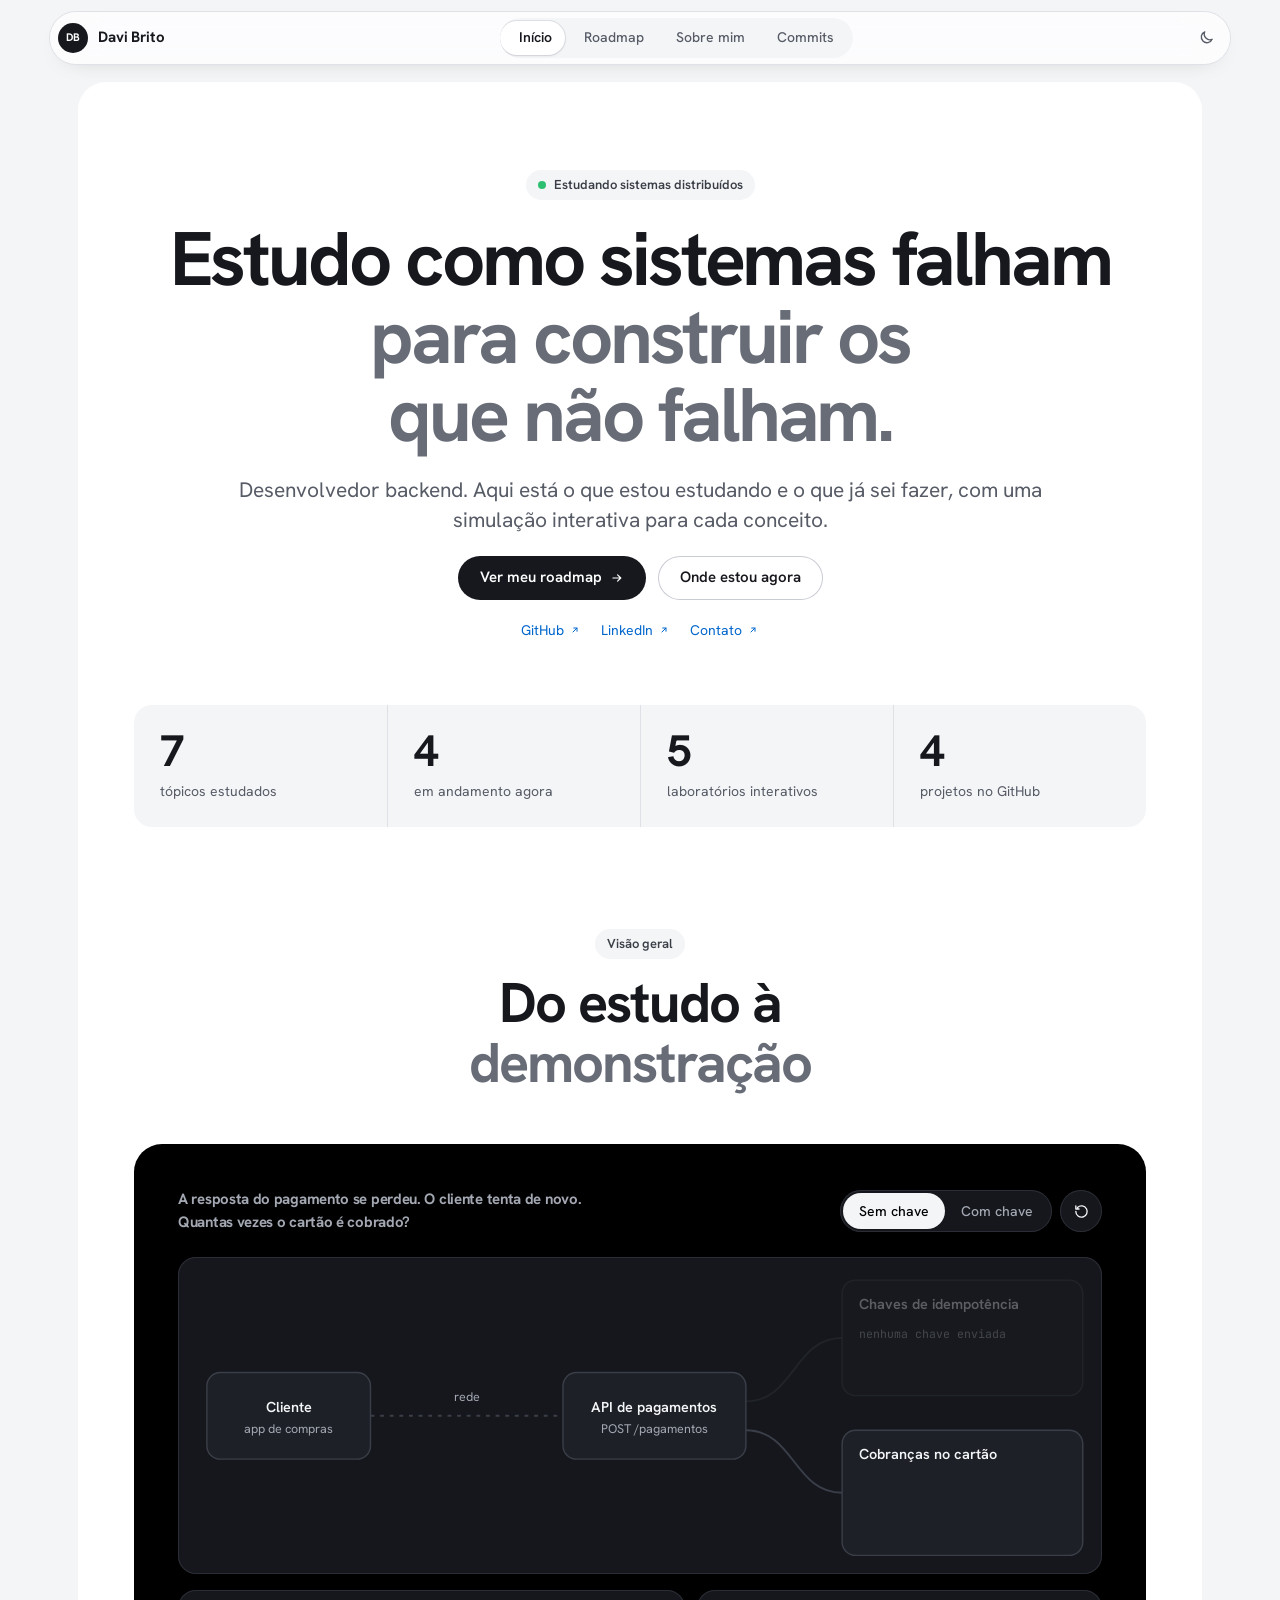
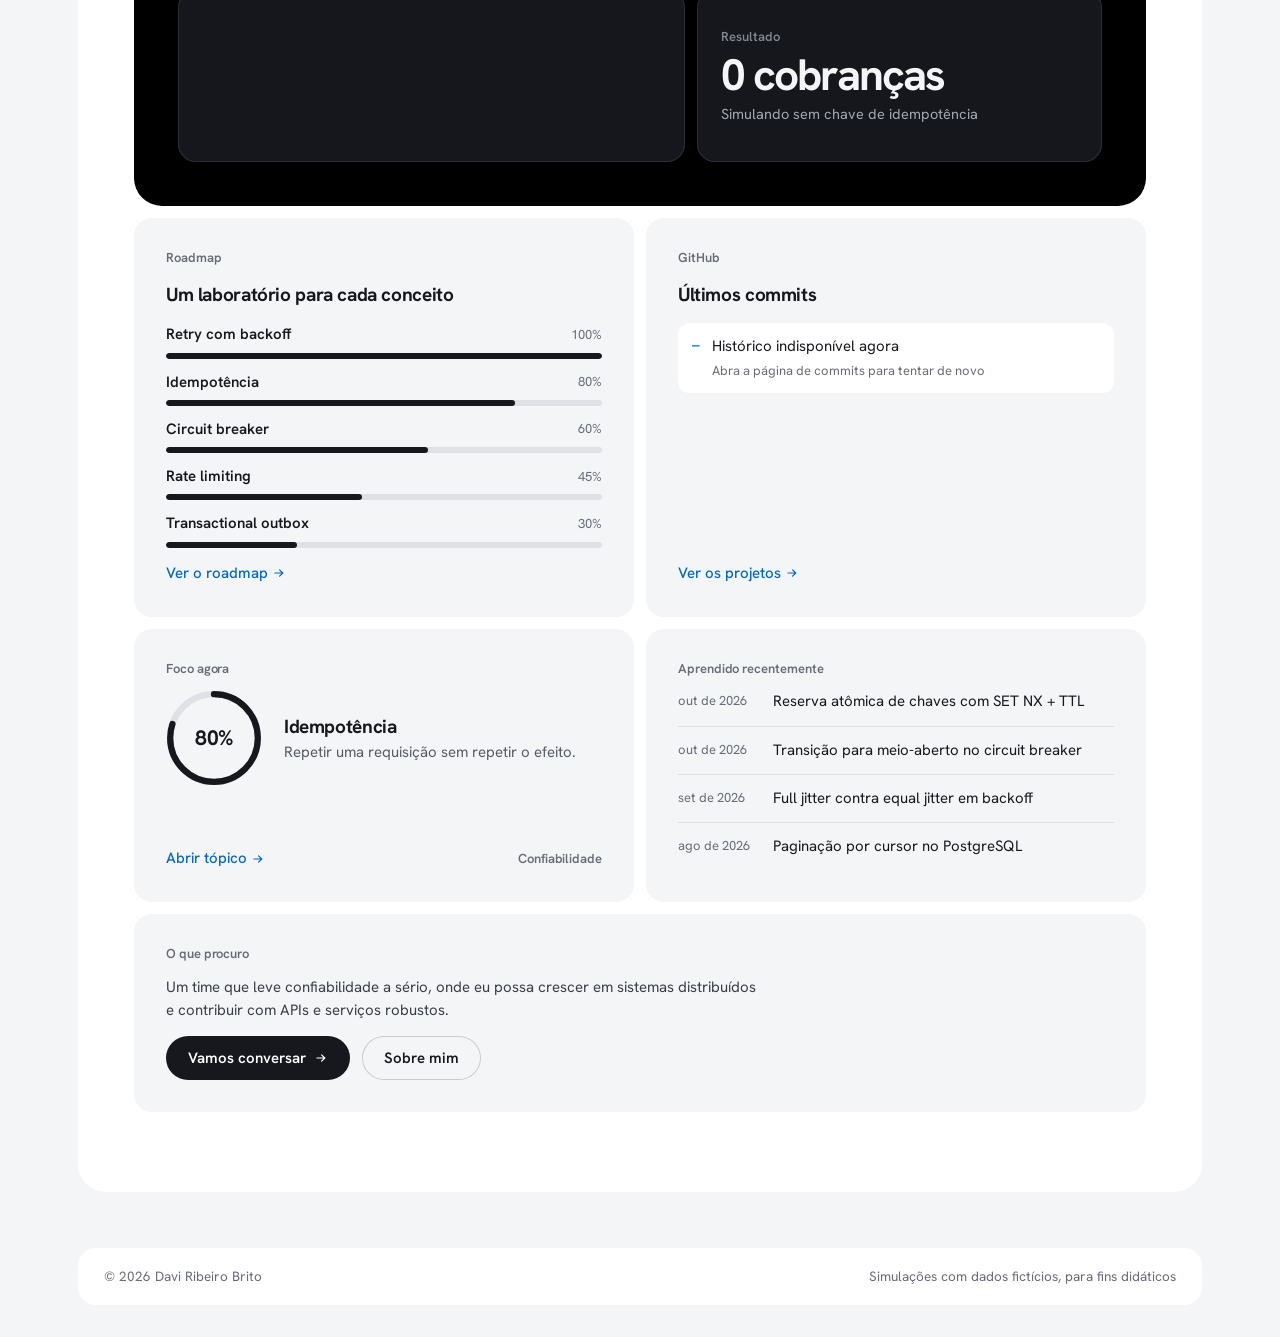
==== commit ea7ae3c6: "Add files via upload" ====
--- a/index.html
+++ b/index.html
@@ -1,2249 +1,92 @@
 <!doctype html>
 <html lang="pt-BR">
 <head>
-<meta charset="utf-8">
-<meta name="viewport" content="width=device-width, initial-scale=1">
-<title>Davi Brito · Portal</title>
-<link rel="preconnect" href="https://fonts.googleapis.com">
-<link rel="preconnect" href="https://fonts.gstatic.com" crossorigin>
-<link href="https://fonts.googleapis.com/css2?family=Manrope:wght@400;500;600;700&family=JetBrains+Mono:wght@400;500&display=swap" rel="stylesheet">
-<style>
-/* ───────────── Tokens ───────────── */
-:root{
-  --page:#efefef; --hatch:rgba(0,0,0,.06); --paper:#fbfbfb; --card:#f4f4f4; --raise:#ffffff;
-  --ink:#151515; --soft:#3d3d3d; --muted:#7b7b7b; --faint:#a8a8a8;
-  --line:#e2e2e2; --line-strong:#cfcfcf; --bracket:#c9c9c9; --inv:#161616; --inv-ink:#f5f5f5;
-  --ok:#16a34a; --err:#dc2626; --warn:#b45309; --live:#22c55e;
-  --shadow:0 1px 2px rgba(0,0,0,.05),0 8px 24px -12px rgba(0,0,0,.12);
-  --sans:"Manrope","Inter",ui-sans-serif,system-ui,-apple-system,"Segoe UI",Roboto,sans-serif;
-  --mono:"JetBrains Mono",ui-monospace,"SF Mono",Menlo,Consolas,monospace;
-  --ease:cubic-bezier(.2,.7,.2,1); --spring:cubic-bezier(.2,.8,.2,1);
-  color-scheme:light;
-}
-@media (prefers-color-scheme:dark){
-  :root:not([data-theme="light"]){
-    --page:#0b0b0b; --hatch:rgba(255,255,255,.05); --paper:#121212; --card:#181818; --raise:#1e1e1e;
-    --ink:#eeeeee; --soft:#c9c9c9; --muted:#8d8d8d; --faint:#5d5d5d;
-    --line:#262626; --line-strong:#363636; --bracket:#444444; --inv:#efefef; --inv-ink:#121212;
-    --ok:#4ade80; --err:#f87171; --warn:#fbbf24;
-    --shadow:0 1px 2px rgba(0,0,0,.4),0 10px 30px -14px rgba(0,0,0,.7);
-    color-scheme:dark;
-  }
-}
-:root[data-theme="dark"]{
-  --page:#0b0b0b; --hatch:rgba(255,255,255,.05); --paper:#121212; --card:#181818; --raise:#1e1e1e;
-  --ink:#eeeeee; --soft:#c9c9c9; --muted:#8d8d8d; --faint:#5d5d5d;
-  --line:#262626; --line-strong:#363636; --bracket:#444444; --inv:#efefef; --inv-ink:#121212;
-  --ok:#4ade80; --err:#f87171; --warn:#fbbf24;
-  --shadow:0 1px 2px rgba(0,0,0,.4),0 10px 30px -14px rgba(0,0,0,.7);
-  color-scheme:dark;
-}
+  <meta charset="utf-8">
+  <meta name="viewport" content="width=device-width, initial-scale=1">
+  <title>Davi Brito, desenvolvedor backend</title>
+  <meta name="description" content="Davi Brito, desenvolvedor backend. Caderno de estudos aberto sobre confiabilidade e sistemas distribuídos, com simulações interativas.">
+  <meta name="theme-color" content="#0b0b0b">
+  <!-- Prévia ao compartilhar (LinkedIn, WhatsApp, etc.). A imagem precisa de URL absoluta. -->
+  <meta property="og:type" content="website">
+  <meta property="og:site_name" content="Davi Brito">
+  <meta property="og:title" content="Portfólio: padrões de back-end na prática">
+  <meta property="og:description" content="O que estudo, sei fazer e resolvo, com demos interativas de idempotência, retry com backoff, circuit breaker e rate limiting.">
+  <meta property="og:url" content="https://daviribrito.github.io/portfolio/">
+  <meta property="og:image" content="https://daviribrito.github.io/portfolio/assets/projetos/portfolio-capa.png">
+  <meta property="og:image:width" content="1200">
+  <meta property="og:image:height" content="630">
+  <meta property="og:image:alt" content="Capa do portfólio de Davi Brito com um laboratório de retry e idempotência.">
+  <meta property="og:locale" content="pt_BR">
+  <meta name="twitter:card" content="summary_large_image">
+  <script>try{var t=localStorage.getItem("tema");if(t)document.documentElement.dataset.theme=t}catch(e){}</script>
+  <link rel="icon" href="assets/favicon.svg" type="image/svg+xml">
+  <link rel="preconnect" href="https://fonts.googleapis.com">
+  <link rel="preconnect" href="https://fonts.gstatic.com" crossorigin>
+  <link rel="stylesheet" href="https://fonts.googleapis.com/css2?family=Hanken+Grotesk:wght@400;500;600;700&family=JetBrains+Mono:wght@400;500;600&display=swap">
+  <link rel="stylesheet" href="css/style.css">
+</head>
+<body data-page="home">
+  <a class="skip-link" href="#conteudo">Pular para o conteúdo</a>
 
-/* ───────────── Base ───────────── */
-*{box-sizing:border-box}
-html{-webkit-text-size-adjust:100%}
-body{margin:0;min-height:100vh;overflow-x:hidden;color:var(--ink);font:15px/1.55 var(--sans);-webkit-font-smoothing:antialiased;
-  background-color:var(--page);background-image:repeating-linear-gradient(135deg,var(--hatch) 0 1px,transparent 1px 10px);
-  transition:background-color .45s,color .45s}
-a{color:inherit;text-decoration:none}
-button{font:inherit;color:inherit;cursor:pointer}
-h1,h2,h3,h4,p{margin:0}
-code,.mono{font-family:var(--mono);font-size:.86em}
-svg{display:block}
-:focus-visible{outline:2px solid var(--ink);outline-offset:2px}
+  <header class="topbar">
+    <div class="topbar-inner">
+      <a class="brand" href="index.html"><span class="brand-mark" aria-hidden="true">DB</span>Davi Brito</a>
+      <nav class="tabs" aria-label="Principal">
+        <span class="tab-ind" aria-hidden="true"></span>
+        <a class="tab" href="index.html" aria-current="page">Início</a>
+        <a class="tab" href="roadmap.html">Roadmap</a>
+        <a class="tab" href="sobre.html">Sobre mim</a>
+        <a class="tab" href="commits.html">Commits</a>
+      </nav>
+    </div>
+  </header>
 
-.tag{display:inline-flex;align-items:center;gap:8px;padding:4px 10px;font-size:11.5px;letter-spacing:.02em;color:var(--soft);background:var(--card);border:1px solid var(--line)}
-.h2{font-size:clamp(28px,4.4vw,44px);line-height:1.08;letter-spacing:-.025em;font-weight:500}
-.h2>span,.h1>span{display:block}
-.mute{color:var(--faint)}
-.eyebrow{font:500 10.5px/1 var(--mono);letter-spacing:.08em;text-transform:uppercase;color:var(--faint)}
-.live{width:7px;height:7px;border-radius:50%;background:var(--live);animation:pulse 2.2s ease-in-out infinite}
-
-/* reveal ao rolar */
-.rv{opacity:0;transform:translateY(18px);transition:opacity .8s var(--ease),transform .8s var(--ease)}
-.rv.in{opacity:1;transform:none}
-
-/* moldura com cantoneiras */
-.frame{position:relative;display:flex;flex-direction:column}
-.frame>.card{flex:1}
-.c{position:absolute;width:12px;height:12px;border:0 solid var(--bracket);pointer-events:none;transition:border-color .3s,transform .35s var(--spring)}
-.c-tl{top:-6px;left:-6px;border-top-width:1.5px;border-left-width:1.5px}
-.c-tr{top:-6px;right:-6px;border-top-width:1.5px;border-right-width:1.5px}
-.c-bl{bottom:-6px;left:-6px;border-bottom-width:1.5px;border-left-width:1.5px}
-.c-br{bottom:-6px;right:-6px;border-bottom-width:1.5px;border-right-width:1.5px}
-.frame:hover>.c{border-color:var(--ink)}
-.frame:hover>.c-tl{transform:translate(-3px,-3px)}
-.frame:hover>.c-tr{transform:translate(3px,-3px)}
-.frame:hover>.c-bl{transform:translate(-3px,3px)}
-.frame:hover>.c-br{transform:translate(3px,3px)}
-.card{background:linear-gradient(180deg,var(--raise),var(--card));border:1px solid var(--line);padding:clamp(14px,2vw,22px);display:flex;flex-direction:column;gap:14px;transition:border-color .3s,box-shadow .35s}
-.card:hover{border-color:var(--line-strong);box-shadow:var(--shadow)}
-.card h3{font-size:14px;font-weight:600;letter-spacing:-.005em}
-.card p{font-size:13px;line-height:1.55;color:var(--muted)}
-
-/* ───────────── Top bar ───────────── */
-.topbar{position:sticky;top:0;z-index:50;padding:12px clamp(10px,2.4vw,28px) 0}
-.topbar-inner{max-width:1180px;margin:0 auto;display:flex;align-items:center;gap:16px;padding:7px 7px 7px 12px;border:1px solid var(--line);
-  background:color-mix(in srgb,var(--paper) 80%,transparent);-webkit-backdrop-filter:blur(14px) saturate(140%);backdrop-filter:blur(14px) saturate(140%)}
-.brand{display:flex;align-items:center;gap:10px;font-weight:600;font-size:14px;white-space:nowrap}
-.mark{width:26px;height:26px;display:grid;place-items:center;background:var(--ink);color:var(--paper);font:600 10px var(--mono);border-radius:5px}
-.tabs{position:relative;display:flex;margin:0 auto;padding:3px;background:var(--card);border:1px solid var(--line);overflow-x:auto;scrollbar-width:none}
-.tabs::-webkit-scrollbar{display:none}
-.tab{position:relative;z-index:1;border:0;background:none;padding:6px 14px;font-size:13px;font-weight:500;color:var(--muted);white-space:nowrap;transition:color .25s}
-.tab[aria-selected="true"],.tab:hover{color:var(--ink)}
-.tab-ind{position:absolute;z-index:0;top:3px;bottom:3px;left:0;width:0;background:var(--raise);border:1px solid var(--line-strong);transition:transform .45s var(--spring),width .45s var(--spring)}
-.icon-btn{width:32px;height:32px;border:1px solid var(--line);background:var(--card);display:grid;place-items:center;color:var(--muted);transition:color .2s,border-color .2s}
-.icon-btn:hover{color:var(--ink);border-color:var(--line-strong)}
-.icon-btn svg{width:15px;height:15px}
-.i-moon{display:none}
-:root[data-theme="dark"] .i-sun{display:none}
-:root[data-theme="dark"] .i-moon{display:block}
-@media (prefers-color-scheme:dark){:root:not([data-theme="light"]) .i-sun{display:none}:root:not([data-theme="light"]) .i-moon{display:block}}
-
-/* ───────────── Layout ───────────── */
-main{max-width:1180px;margin:0 auto;padding:18px clamp(10px,2.4vw,28px) 72px}
-.view{display:none}
-.view.active{display:block;animation:viewIn .45s var(--ease)}
-@keyframes viewIn{from{opacity:0}}
-.sec{background:var(--paper);border:1px solid var(--line);padding:clamp(36px,6vw,72px) clamp(16px,4vw,48px);transition:background-color .45s,border-color .45s}
-.head{display:flex;flex-direction:column;align-items:center;text-align:center;gap:14px;margin-bottom:clamp(28px,4.5vw,52px)}
-.head .sub{color:var(--muted);max-width:56ch;font-size:15px}
-.grid-2{display:grid;grid-template-columns:repeat(2,minmax(0,1fr));gap:30px}
-.grid-3{display:grid;grid-template-columns:repeat(3,minmax(0,1fr));gap:30px}
-.gap-top{margin-top:30px}
-
-/* ───────────── Controls ───────────── */
-.btn{height:34px;padding:0 14px;border:1px solid var(--line-strong);background:var(--raise);font-size:13px;font-weight:500;display:inline-flex;align-items:center;gap:8px;white-space:nowrap;transition:background .2s,border-color .2s,opacity .2s,transform .15s}
-.btn:hover{border-color:var(--ink)}
-.btn:active{transform:translateY(1px)}
-.btn.primary{background:var(--ink);color:var(--paper);border-color:var(--ink)}
-.btn.primary:hover{opacity:.85}
-.btn.ghost{background:none;border-color:transparent;color:var(--muted)}
-.btn.ghost:hover{color:var(--ink);border-color:var(--line)}
-.btn:disabled{opacity:.4;pointer-events:none}
-.btn svg{width:13px;height:13px;transition:transform .3s var(--spring)}
-.btn:hover svg{transform:translateX(3px)}
-.chip{display:inline-flex;align-items:center;gap:6px;height:26px;padding:0 10px;border:1px solid var(--line);background:var(--card);font-size:12px;color:var(--soft);transition:all .2s}
-button.chip:hover{border-color:var(--line-strong);color:var(--ink)}
-button.chip[aria-pressed="true"]{background:var(--ink);color:var(--paper);border-color:var(--ink)}
-.badge{display:inline-flex;align-items:center;gap:6px;height:22px;padding:0 8px;border:1px solid var(--line);background:var(--raise);font:500 10.5px var(--mono);color:var(--soft)}
-.badge::before{content:"";width:6px;height:6px;border-radius:50%;background:var(--ink)}
-.badge.andamento::before{background:var(--live);animation:pulse 2.2s ease-in-out infinite}
-.badge.proximo{color:var(--faint)}
-.badge.proximo::before{background:none;box-shadow:inset 0 0 0 1.3px var(--faint)}
-.badge.ok{color:var(--ok)} .badge.ok::before{background:var(--ok)}
-.badge.err{color:var(--err)} .badge.err::before{background:var(--err)}
-.badge.warn{color:var(--warn)} .badge.warn::before{background:var(--warn)}
-.seg{display:inline-flex;padding:3px;background:var(--card);border:1px solid var(--line)}
-.seg button{border:1px solid transparent;background:none;height:26px;padding:0 10px;font-size:12px;font-weight:500;color:var(--muted);transition:all .2s}
-.seg button[aria-pressed="true"]{background:var(--raise);color:var(--ink);border-color:var(--line-strong)}
-.switch{display:inline-flex;align-items:center;gap:10px;font-size:13px;cursor:pointer;user-select:none}
-.switch input{position:absolute;opacity:0;pointer-events:none}
-.switch .track{width:32px;height:18px;border-radius:999px;background:var(--line-strong);position:relative;transition:background .25s;flex:none}
-.switch .track::after{content:"";position:absolute;top:2px;left:2px;width:14px;height:14px;border-radius:50%;background:var(--raise);box-shadow:0 1px 2px rgba(0,0,0,.3);transition:transform .3s var(--spring)}
-.switch input:checked + .track{background:var(--ink)}
-.switch input:checked + .track::after{transform:translateX(14px)}
-.switch input:focus-visible + .track{outline:2px solid var(--ink);outline-offset:2px}
-input[type=range]{accent-color:var(--ink);width:130px}
-.go{display:inline-flex;align-items:center;gap:6px;font-size:12.5px;font-weight:600;color:var(--ink)}
-.go svg{width:12px;height:12px;transition:transform .3s var(--spring)}
-.go:hover svg{transform:translateX(3px)}
-
-/* ───────────── Home ───────────── */
-.hero{display:flex;flex-direction:column;align-items:center;text-align:center;gap:18px;padding:8px 0 clamp(40px,6vw,64px)}
-.h1{font-size:clamp(36px,6vw,64px);line-height:1.04;letter-spacing:-.035em;font-weight:500;text-wrap:balance}
-.lede{font-size:16px;color:var(--muted);max-width:58ch;text-wrap:pretty}
-.actions{display:flex;gap:10px;flex-wrap:wrap;justify-content:center;margin-top:6px}
-.links{display:flex;gap:18px;font-size:12.5px;color:var(--faint)}
-.links a:hover{color:var(--ink)}
-.stats{padding:0;gap:0;display:grid;grid-template-columns:repeat(4,1fr)}
-.stat{padding:20px 22px;border-left:1px solid var(--line)}
-.stat:first-child{border-left:0}
-.stat b{display:block;font-size:34px;font-weight:500;letter-spacing:-.04em;line-height:1;font-variant-numeric:tabular-nums}
-.stat span{font-size:12.5px;color:var(--muted)}
-.bento{display:grid;grid-template-columns:repeat(2,minmax(0,1fr));gap:34px}
-.bento .wide{grid-column:1/-1;width:min(100%,860px);justify-self:center}
-.diagram{width:100%;height:auto;overflow:visible}
-.wide-copy{display:grid;grid-template-columns:1fr 1fr;gap:16px;padding:0 22px 20px}
-.flow{stroke:var(--line-strong);fill:none;stroke-width:1.2;transition:stroke .3s}
-.flow.on{stroke:var(--ink)}
-.dash{stroke-dasharray:3 4;animation:dash 1.2s linear infinite}
-.pkt{fill:var(--ink)}
-.nd{fill:var(--raise);stroke:var(--line-strong);transition:stroke .3s}
-.av{cursor:pointer;transition:transform .35s var(--spring);transform-box:fill-box;transform-origin:center}
-.av:hover,.av:focus-visible{transform:scale(1.18)}
-.av:hover .nd,.av:focus-visible .nd{stroke:var(--ink)}
-.tip{opacity:0;transition:opacity .2s;pointer-events:none}
-.av:hover .tip,.av:focus .tip{opacity:1}
-.presence{animation:pulse 2.2s ease-in-out infinite;transform-box:fill-box;transform-origin:center}
-.glow{animation:pulse 2s ease-in-out infinite;transform-box:fill-box;transform-origin:center}
-.sheets{cursor:pointer}
-.sheet-new{animation:sheetIn .7s var(--spring) both}
-.tool{cursor:pointer;transition:transform .3s var(--spring);transform-box:fill-box;transform-origin:center}
-.tool:hover,.tool.on{transform:translateY(-2px)}
-.tool.on .nd{stroke:var(--ink)}
-.tool text{transition:opacity .25s}
-.chart{cursor:crosshair;touch-action:none}
-.line-draw{stroke-dasharray:1;stroke-dashoffset:1;transition:stroke-dashoffset 1.8s cubic-bezier(.4,.1,.2,1) .2s}
-.rv.in .line-draw{stroke-dashoffset:0}
-.focus{flex-direction:row;align-items:center;gap:22px}
-.ring{width:92px;height:92px;flex:none;position:relative}
-.ring svg{width:100%;height:100%;transform:rotate(-90deg)}
-.ring circle{fill:none;stroke-width:4}
-.ring .bg{stroke:var(--line)}
-.ring .fg{stroke:var(--ink);stroke-dasharray:264;stroke-dashoffset:264;transition:stroke-dashoffset 1.6s cubic-bezier(.4,.1,.2,1) .3s}
-.rv.in .ring .fg{stroke-dashoffset:var(--off)}
-.ring b{position:absolute;inset:0;display:grid;place-items:center;font-size:19px;font-weight:500;letter-spacing:-.03em}
-.tl{list-style:none;margin:0;padding:0;position:relative}
-.tl::before{content:"";position:absolute;left:4px;top:8px;bottom:8px;border-left:1px dashed var(--line-strong)}
-.tl li{position:relative;padding:0 0 13px 24px;font-size:13.5px}
-.tl li::before{content:"";position:absolute;left:0;top:6px;width:9px;height:9px;background:var(--raise);border:1.5px solid var(--ink)}
-.tl time{display:block;font:500 10.5px var(--mono);color:var(--faint);letter-spacing:.04em;text-transform:uppercase}
-
-/* ───────────── Progresso ───────────── */
-.study-top{display:flex;justify-content:space-between;align-items:center;gap:8px}
-.bar{height:3px;background:var(--line);overflow:hidden}
-.bar i{display:block;height:100%;width:var(--w);background:var(--ink)}
-.rv.in .bar i{animation:grow 1.3s var(--ease) both .25s}
-@keyframes grow{from{width:0}}
-.bar-row{display:flex;align-items:center;gap:10px;font:500 11px var(--mono);color:var(--faint)}
-.bar-row .bar{flex:1}
-.notes{list-style:none;padding:0;margin:0;display:flex;flex-wrap:wrap;gap:5px}
-.notes li{font:11px var(--mono);padding:3px 7px;background:var(--raise);border:1px solid var(--line);color:var(--muted)}
-
-/* ───────────── Stack ───────────── */
-.skill{display:grid;grid-template-columns:1fr auto;gap:2px 12px;padding:11px 0;border-top:1px dashed var(--line-strong)}
-.skill:first-of-type{border-top:0;padding-top:2px}
-.skill b{font-weight:600;font-size:14px}
-.skill small{grid-column:1/-1;color:var(--muted);font-size:12px}
-.meter{display:flex;gap:3px}
-.meter i{width:14px;height:6px;background:var(--line)}
-.meter i.on{background:var(--ink)}
-.rv.in .meter i.on{animation:seg .5s var(--spring) both;animation-delay:calc(var(--d) * 80ms + 300ms)}
-@keyframes seg{from{background:var(--line);transform:scaleY(.3)}}
-.lvl{font:500 10.5px var(--mono);color:var(--muted);min-width:84px;text-align:right}
-.skill-r{display:flex;align-items:center;gap:10px}
-.legend{display:flex;gap:14px;flex-wrap:wrap;justify-content:center;font:11px var(--mono);color:var(--faint);margin:-24px 0 36px}
-.principles{display:flex;flex-wrap:wrap;gap:6px}
-
-/* ───────────── Cases ───────────── */
-.cases{display:flex;flex-direction:column;gap:26px;max-width:900px;margin:0 auto}
-.case .card{padding:0;gap:0}
-.case-btn{width:100%;border:0;background:none;text-align:left;padding:20px 22px;display:grid;grid-template-columns:auto 1fr auto;gap:18px;align-items:center}
-.case-n{font:500 11px var(--mono);color:var(--faint)}
-.case-btn h3{font-size:16px;margin-bottom:3px}
-.case-btn p{font-size:13.5px;color:var(--muted)}
-.plus{width:26px;height:26px;border:1px solid var(--line-strong);display:grid;place-items:center;transition:transform .45s var(--spring),background .3s}
-.plus svg{width:11px;height:11px}
-.case.open .plus{transform:rotate(45deg);background:var(--ink);color:var(--paper);border-color:var(--ink)}
-.case.open>.c{border-color:var(--ink)}
-.case-body{display:grid;grid-template-rows:0fr;transition:grid-template-rows .55s var(--spring)}
-.case.open .case-body{grid-template-rows:1fr}
-.case-body>div{overflow:hidden}
-.case-inner{padding:4px 22px 22px 58px;display:grid;grid-template-columns:1.2fr 1fr;gap:26px;border-top:1px dashed var(--line-strong);margin:0 22px;padding-left:36px;padding-top:18px}
-.steps{list-style:none;padding:0;margin:10px 0 0;counter-reset:s}
-.steps li{counter-increment:s;position:relative;padding:5px 0 5px 30px;font-size:13.5px}
-.steps li::before{content:counter(s,decimal-leading-zero);position:absolute;left:0;top:6px;font:500 10.5px/18px var(--mono);color:var(--faint)}
-.outcome{margin-top:10px;padding:14px 16px;background:var(--raise);border:1px solid var(--line);border-left:2px solid var(--ink);font-size:13.5px}
-.tags{display:flex;gap:5px;flex-wrap:wrap;margin-top:12px}
-
-/* ───────────── Lab ───────────── */
-.lab-pane{display:flex;flex-direction:column;gap:30px;min-width:0}
-.lab-pane .lab-head .tag,.lab-pane .lab-head .h2{display:none}
-.lab-head{display:flex;flex-direction:column;gap:14px;align-items:flex-start}
-.lab-head p{color:var(--muted);max-width:66ch;font-size:15px}
-.sim{padding:0;gap:0;overflow:hidden}
-.sim-head{padding:20px 22px 0}
-.sim-head h3{font-size:14px}
-.sim-head p{font-size:13px;color:var(--muted);margin-top:4px}
-.sim-controls{display:flex;flex-wrap:wrap;gap:10px 18px;align-items:center;padding:14px 22px;border-bottom:1px solid var(--line)}
-.sim-controls .sp{flex:1}
-.ctl{display:flex;align-items:center;gap:10px;font-size:12.5px;color:var(--muted)}
-.ctl output{font:500 11.5px var(--mono);color:var(--ink);min-width:50px}
-
-.stage{position:relative;display:flex;justify-content:space-between;padding:70px 8% 30px;min-height:200px;
-  background:radial-gradient(60% 90% at 50% 55%,var(--raise),transparent 75%)}
-.wires{position:absolute;inset:0;width:100%;height:100%;pointer-events:none;overflow:visible}
-.node{position:relative;z-index:2;display:flex;flex-direction:column;align-items:center;gap:8px;width:84px;text-align:center}
-.node-ic{width:52px;height:52px;border-radius:8px;display:grid;place-items:center;background:var(--raise);border:1px solid var(--line-strong);color:var(--ink);
-  box-shadow:0 6px 12px -6px rgba(0,0,0,.12);transition:border-color .3s,box-shadow .35s,transform .35s var(--spring)}
-.node-ic svg{width:21px;height:21px}
-.node b{font-size:12.5px;font-weight:600;line-height:1.2}
-.node small{font:10px var(--mono);color:var(--faint);line-height:1.2}
-.node[class*="pulse-"] .node-ic{border-color:var(--ink);transform:translateY(-2px)}
-.node.pulse-ok .node-ic{box-shadow:0 0 0 5px color-mix(in srgb,var(--ok) 16%,transparent)}
-.node.pulse-err .node-ic{border-color:var(--err);box-shadow:0 0 0 5px color-mix(in srgb,var(--err) 16%,transparent)}
-.node.pulse-warn .node-ic{border-color:var(--warn);box-shadow:0 0 0 5px color-mix(in srgb,var(--warn) 16%,transparent)}
-.node.pulse-acc .node-ic{box-shadow:0 0 0 5px color-mix(in srgb,var(--ink) 9%,transparent)}
-.packet{position:absolute;left:0;top:0;z-index:3;width:7px;height:7px;border-radius:50%;background:var(--ink);offset-rotate:0deg;pointer-events:none;
-  box-shadow:0 0 0 3px color-mix(in srgb,var(--ink) 12%,transparent);--tone:var(--inv-ink)}
-.packet span{position:absolute;bottom:12px;left:50%;transform:translateX(-50%);display:flex;align-items:center;gap:5px;white-space:nowrap;
-  font:500 9.5px/1 var(--mono);padding:4px 6px;border-radius:2px;background:var(--inv);color:var(--inv-ink)}
-.packet span::before{content:"";width:5px;height:5px;border-radius:50%;background:var(--tone)}
-.packet.ok{background:var(--ok);--tone:var(--ok)}
-.packet.err,.packet.dropped{background:var(--err);--tone:var(--err)}
-.packet.warn{background:var(--warn);--tone:var(--warn)}
-.packet.dim{background:var(--faint);--tone:var(--faint)}
-
-.verdict{margin:0 22px;padding:11px 14px;display:flex;align-items:center;gap:12px;font-size:13px;background:var(--raise);border:1px solid var(--line);transition:border-color .4s}
-.verdict b{font-variant-numeric:tabular-nums;font-weight:600}
-.verdict .v-ic{width:22px;height:22px;display:grid;place-items:center;flex:none;border:1px solid var(--line-strong);font:600 11px var(--mono)}
-.verdict.bad{border-color:var(--err);border-left-width:3px}
-.verdict.bad .v-ic{color:var(--err);border-color:var(--err)}
-.verdict.good{border-color:var(--line-strong);border-left:3px solid var(--ok)}
-.verdict.good .v-ic{color:var(--ok);border-color:var(--ok)}
-.panels{display:grid;grid-template-columns:1.3fr 1fr 1fr;border-top:1px solid var(--line);margin-top:18px}
-.panel{padding:16px 18px;min-width:0;border-left:1px solid var(--line)}
-.panel:first-child{border-left:0}
-.panel h4{margin:0 0 10px;display:flex;justify-content:space-between;align-items:center}
-.log{list-style:none;margin:0;padding:0;height:184px;overflow:auto;font:11.5px/1.5 var(--mono);scrollbar-width:thin}
-.log li{display:grid;grid-template-columns:42px 54px 1fr;gap:6px;padding:3px 0;animation:logIn .35s var(--ease)}
-@keyframes logIn{from{opacity:0;transform:translateX(-6px)}}
-.log time{color:var(--faint)}
-.log b{font-weight:500}
-.log .t-ok{color:var(--ok)} .log .t-err{color:var(--err)} .log .t-warn{color:var(--warn)} .log .t-acc{color:var(--ink)} .log .t-dim{color:var(--muted)}
-.log span{color:var(--soft)}
-.empty{font:11.5px var(--mono);color:var(--faint);padding:6px 0}
-.tbl{width:100%;border-collapse:collapse;font:11.5px var(--mono)}
-.tbl th{text-align:left;font-weight:500;color:var(--faint);padding:0 0 6px;font-size:10px;text-transform:uppercase;letter-spacing:.06em}
-.tbl td{padding:6px 0;border-top:1px dashed var(--line-strong);white-space:nowrap}
-.tbl tr.new td{animation:rowIn 1s var(--ease)}
-.tbl tr.hit td{animation:rowHit 1.2s var(--ease)}
-@keyframes rowIn{from{background:color-mix(in srgb,var(--ink) 8%,transparent)}}
-@keyframes rowHit{0%,40%{background:color-mix(in srgb,var(--warn) 16%,transparent)}}
-.tbl tr.dup td{color:var(--err)}
-
-.intu{display:grid;grid-template-columns:1fr 1fr;gap:10px}
-.intu-col{padding:14px;background:var(--raise);border:1px solid var(--line);display:flex;flex-direction:column;gap:8px;align-items:flex-start}
-.intu-col code{font-size:11.5px;color:var(--muted)}
-.big{font-size:30px;font-weight:500;letter-spacing:-.04em;font-variant-numeric:tabular-nums;line-height:1}
-.bump{animation:bump .45s var(--spring)}
-@keyframes bump{40%{transform:translateY(-4px)}}
-.http{width:100%;border-collapse:collapse;font-size:13px}
-.http td{padding:8px 0;border-top:1px dashed var(--line-strong)}
-.http tr:first-child td{border-top:0}
-.http td:first-child{font:500 11.5px var(--mono);width:74px}
-.http td:last-child{text-align:right}
-
-.code{padding:0;gap:0;overflow:hidden}
-.code-head{display:flex;align-items:center;justify-content:space-between;padding:9px 12px 9px 16px;border-bottom:1px solid var(--line)}
-.code-head .dots{display:flex;gap:5px}
-.code-head .dots i{width:8px;height:8px;border-radius:50%;border:1px solid var(--line-strong)}
-pre{margin:0;padding:16px 18px;overflow:auto;font:12px/1.7 var(--mono);tab-size:2;flex:1;scrollbar-width:thin;color:var(--soft)}
-.t-k{color:var(--ink);font-weight:600}.t-s{color:var(--muted)}.t-c{color:var(--faint);font-style:italic}.t-n{color:var(--ink)}
-.checklist{list-style:none;padding:0;margin:0;display:flex;flex-direction:column;gap:10px}
-.checklist li{display:grid;grid-template-columns:20px 1fr;gap:10px;font-size:13.5px;color:var(--soft)}
-.checklist .ck{width:18px;height:18px;display:grid;place-items:center;font:600 10px var(--mono);margin-top:2px;border:1px solid var(--line-strong)}
-.checklist .ck.y{background:var(--ink);color:var(--paper);border-color:var(--ink)}
-.checklist .ck.n{color:var(--muted)}
-
-/* retry */
-.herd{position:relative;margin:24px 22px 0;padding-left:28px}
-.herd-rows{position:relative;display:flex;flex-direction:column;gap:4px}
-.herd-row{position:relative;height:8px}
-.herd-row::after{content:"";position:absolute;left:0;right:0;top:50%;border-top:1px dashed var(--line)}
-.herd-row::before{content:attr(data-c);position:absolute;left:-28px;top:-3px;font:9.5px var(--mono);color:var(--faint)}
-.hdot{position:absolute;z-index:1;top:0;width:8px;height:8px;margin-left:-4px;border-radius:50%;opacity:0}
-.hdot.f{background:var(--paper);box-shadow:inset 0 0 0 1.5px var(--err)}
-.hdot.s{background:var(--ink)}
-.run .hdot{animation:pop .3s var(--spring) both;animation-delay:var(--d)}
-@keyframes pop{from{opacity:0;transform:scale(0)}to{opacity:1;transform:none}}
-.outage{position:absolute;top:-8px;bottom:-8px;left:0;border-right:1px dashed var(--err);
-  background:repeating-linear-gradient(135deg,color-mix(in srgb,var(--err) 22%,transparent) 0 1px,transparent 1px 6px)}
-.outage span{position:absolute;top:-20px;left:0;font:9.5px var(--mono);letter-spacing:.06em;color:var(--err);white-space:nowrap}
-.playhead{position:absolute;top:-10px;bottom:-104px;width:1px;background:var(--ink);opacity:0;z-index:2;left:0}
-.run .playhead{animation:sweep var(--dur) linear both}
-@keyframes sweep{0%{left:0;opacity:.6}95%{opacity:.6}100%{left:100%;opacity:0}}
-.hist{position:relative;height:84px;margin-top:20px;display:flex;align-items:flex-end;gap:2px;border-bottom:1px solid var(--line-strong)}
-.hist i{flex:1;background:var(--ink);opacity:.7;height:var(--h);transform-origin:bottom}
-.hist i.over{background:var(--err);opacity:.85}
-.run .hist i{animation:barUp .45s var(--spring) both;animation-delay:var(--d)}
-@keyframes barUp{from{transform:scaleY(0)}}
-.cap{position:absolute;left:0;right:0;border-top:1px dashed var(--ink);opacity:.5}
-.cap span{position:absolute;right:0;top:-16px;font:9.5px var(--mono)}
-.axis{display:flex;justify-content:space-between;font:9.5px var(--mono);color:var(--faint);margin-top:6px}
-.metrics{display:grid;grid-template-columns:repeat(4,1fr);border-top:1px solid var(--line);margin-top:18px}
-.metric{padding:14px 18px;border-left:1px solid var(--line)}
-.metric:first-child{border-left:0}
-.metric b{display:block;font-size:22px;font-weight:500;letter-spacing:-.03em;font-variant-numeric:tabular-nums}
-.metric span{font-size:12px;color:var(--muted)}
-.delays{display:flex;flex-wrap:wrap;gap:6px;align-items:center;font:11px var(--mono);color:var(--muted)}
-.delays i{font-style:normal;color:var(--faint)}
-.delays b{font-weight:500;padding:3px 7px;background:var(--raise);border:1px solid var(--line);color:var(--ink)}
-
-/* circuit */
-.states{display:flex;align-items:center;justify-content:center;gap:10px;padding:24px 22px 0;flex-wrap:wrap}
-.st{position:relative;padding:10px 16px 12px;border:1px solid var(--line);background:var(--card);font-size:13px;font-weight:600;color:var(--faint);transition:all .4s var(--spring);min-width:136px;text-align:center}
-.st small{display:block;font:10.5px var(--mono);font-weight:400;margin-top:3px}
-.st::before{content:"";position:absolute;top:8px;right:8px;width:6px;height:6px;border-radius:50%;background:var(--line-strong);transition:background .3s}
-.st.on{color:var(--ink);background:var(--raise);border-color:var(--ink);transform:translateY(-2px);box-shadow:var(--shadow)}
-.st.on[data-s="fechado"]::before{background:var(--ok)}
-.st.on[data-s="aberto"]::before{background:var(--err)}
-.st.on[data-s="meio"]::before{background:var(--warn)}
-.st .cd{position:absolute;left:0;right:0;bottom:-1px;height:2px;background:var(--err);transform-origin:left;transform:scaleX(0)}
-.arrow{color:var(--faint);font:12px var(--mono)}
-.spark{display:flex;gap:3px;flex-wrap:wrap}
-.spark i{width:11px;height:11px;animation:pop .3s var(--spring)}
-.spark i.ok{background:var(--ink)} .spark i.f{background:var(--err)} .spark i.r{background:var(--line-strong)}
-.fails{display:flex;gap:4px}
-.fails i{width:18px;height:6px;background:var(--line);transition:background .3s}
-.fails i.on{background:var(--err)}
-
-/* token bucket */
-.tb{display:grid;grid-template-columns:1fr auto 1fr;gap:28px;align-items:center;padding:30px 22px 22px}
-.bucket{position:relative;width:176px;padding:16px;border:1px solid var(--line-strong);background:var(--raise);display:grid;grid-template-columns:repeat(4,1fr);gap:10px;box-shadow:var(--shadow)}
-.bucket::before{content:"";position:absolute;left:50%;top:-24px;height:18px;border-left:1px dashed var(--ink);animation:drip 1s linear infinite}
-@keyframes drip{from{opacity:.2}50%{opacity:1}to{opacity:.2}}
-.slot{aspect-ratio:1;border-radius:50%;border:1px dashed var(--line-strong);display:grid;place-items:center}
-.slot i{width:100%;height:100%;border-radius:50%;background:var(--ink);transform:scale(var(--f,0));opacity:calc(.35 + var(--f,0) * .65)}
-.tb-count{text-align:center;margin-top:10px;font:500 11px var(--mono);color:var(--muted)}
-.tb-count b{color:var(--ink);font-size:14px}
-.req-col{display:flex;flex-direction:column;gap:8px;align-items:flex-start}
-.req-col.r{align-items:stretch}
-.counters{display:flex;gap:10px}
-.counter{flex:1;padding:12px 14px;background:var(--raise);border:1px solid var(--line)}
-.counter b{display:block;font-size:24px;font-weight:500;letter-spacing:-.03em;font-variant-numeric:tabular-nums;line-height:1.1}
-.counter span{font:10.5px var(--mono);color:var(--muted)}
-.counter.err b{color:var(--err)}
-.strip{display:flex;gap:3px;flex-wrap:wrap;min-height:20px}
-.strip i{height:18px;padding:0 5px;font:500 9.5px/18px var(--mono);font-style:normal;border:1px solid var(--line-strong);animation:pop .3s var(--spring)}
-.strip i.err{color:var(--err);border-color:var(--err)}
-
-@keyframes dash{to{stroke-dashoffset:-14}}
-@keyframes pulse{0%,100%{opacity:1;transform:scale(1)}50%{opacity:.45;transform:scale(1.35)}}
-@keyframes sheetIn{from{opacity:0;transform:translate(14px,-10px) rotate(4deg)}to{opacity:1;transform:none}}
-
-/* ───────────── Roadmap ───────────── */
-.rm-top{display:flex;flex-wrap:wrap;gap:14px 28px;align-items:center;justify-content:space-between;padding:14px 18px;border:1px solid var(--line);background:var(--card);margin-bottom:44px}
-.rm-where{display:flex;flex-wrap:wrap;align-items:center;gap:8px 12px;font-size:13.5px}
-.rm-where b{font-weight:600}
-.rm-total{display:flex;align-items:center;gap:10px;font:500 11px var(--mono);color:var(--muted)}
-.rm-total .bar{width:110px}
-.legend-rm{display:flex;flex-wrap:wrap;gap:14px;font:500 10.5px var(--mono);color:var(--faint);text-transform:uppercase;letter-spacing:.06em}
-.legend-rm span{display:inline-flex;align-items:center;gap:7px}
-.lg{width:20px;border-top:1.5px solid var(--ink)}
-.lg.a{border-top-style:dashed}
-.lg.p{border-top:1.5px dashed var(--line-strong)}
-
-.rmap{position:relative;display:flex;flex-direction:column;gap:52px;padding:4px 0 12px}
-.rm-wires{position:absolute;inset:0;width:100%;height:100%;pointer-events:none;overflow:visible;opacity:0;transition:opacity 1s var(--ease) .25s}
-.rmap.in .rm-wires{opacity:1}
-.rm-wires path{fill:none;stroke-width:1.3;stroke-linecap:round}
-.w-done{stroke:var(--ink)}
-.w-doing{stroke:var(--ink);stroke-dasharray:4 4;animation:dash 1.2s linear infinite}
-.w-next{stroke:var(--line-strong);stroke-dasharray:3 5}
-.rm-wires .w-route{stroke:var(--ink);stroke-width:2.6;stroke-dasharray:1;stroke-dashoffset:1;transition:stroke-dashoffset 2.2s cubic-bezier(.4,.1,.2,1) .5s}
-.rmap.in .w-route{stroke-dashoffset:0}
-.rm-pkt{position:absolute;left:0;top:0;z-index:3;width:9px;height:9px;background:var(--ink);box-shadow:0 0 0 3px var(--paper);offset-rotate:0deg;offset-anchor:center;pointer-events:none;opacity:0}
-
-.rm-row{display:grid;grid-template-columns:minmax(0,1fr) 190px minmax(0,1fr);align-items:center}
-.rm-root,.rm-hub{grid-column:2;grid-row:1;justify-self:center;position:relative;z-index:1;display:flex;flex-direction:column;align-items:center;gap:9px;text-align:center}
-.rm-label{display:flex;flex-direction:column;gap:3px;background:var(--paper);padding:3px 8px}
-.rm-label b{font-size:14px;font-weight:600;letter-spacing:-.01em}
-.rm-label small{font:10.5px var(--mono);color:var(--faint);letter-spacing:.02em}
-.rm-seed{width:52px;height:52px;display:grid;place-items:center;background:var(--ink);color:var(--paper);font-weight:600;font-size:16px;letter-spacing:-.02em;box-shadow:0 0 0 5px var(--paper),0 0 0 6px var(--line-strong)}
-.rm-knot{width:14px;height:14px;background:var(--paper);border:1.5px solid var(--ink);transform:rotate(45deg)}
-.rm-hub.done .rm-knot{background:var(--ink)}
-.rm-hub.next .rm-knot{border:1.5px dashed var(--faint)}
-.rm-hub.next .rm-label b{color:var(--muted)}
-.rm-leaves{grid-row:1;display:flex;flex-direction:column;gap:12px}
-.rm-row.r .rm-leaves{grid-column:3;align-items:flex-start;padding-left:34px}
-.rm-row.l .rm-leaves{grid-column:1;align-items:flex-end;padding-right:34px}
-
-.leaf{position:relative;display:flex;align-items:center;gap:12px;width:min(100%,310px);padding:11px 14px;background:linear-gradient(180deg,var(--raise),var(--card));border:1px solid var(--line);transition:border-color .25s,box-shadow .3s,opacity .8s var(--ease),transform .8s var(--ease)}
-.leaf:hover{border-color:var(--ink);box-shadow:var(--shadow)}
-.leaf.rv.in:hover{transform:translateY(-2px)}
-.rm-row.l .leaf{flex-direction:row-reverse;text-align:right}
-.leaf-pin{flex:none;width:11px;height:11px;border:1.5px solid var(--ink);background:var(--paper);position:relative}
-.leaf[data-s="concluido"] .leaf-pin{background:var(--ink)}
-.leaf[data-s="andamento"] .leaf-pin::after{content:"";position:absolute;inset:1.5px;border-radius:50%;background:var(--live)}
-.leaf[data-s="proximo"]{border-style:dashed;background:var(--paper)}
-.leaf[data-s="proximo"] b{color:var(--muted)}
-.leaf[data-s="proximo"] .leaf-pin{border:1.5px dashed var(--faint)}
-.leaf-tx{display:flex;flex-direction:column;gap:6px;min-width:0;flex:1}
-.leaf b{font-size:13.5px;font-weight:600;letter-spacing:-.01em;line-height:1.3}
-.leaf-meta{display:flex;align-items:center;gap:8px;font:500 10.5px var(--mono);color:var(--faint)}
-.rm-row.l .leaf-meta{flex-direction:row-reverse}
-.leaf .bar{display:block;width:46px;flex:none}
-.leaf.here{border-color:var(--ink);box-shadow:0 0 0 3px var(--paper),0 0 0 4px var(--ink)}
-.leaf.here .leaf-pin::before{content:"";position:absolute;inset:-7px;border:1px solid var(--ink);animation:ping 1.8s ease-out infinite}
-.here-tag{position:absolute;top:-11px;left:12px;display:inline-flex;align-items:center;gap:6px;padding:3px 8px;background:var(--ink);color:var(--paper);font:500 9.5px var(--mono);letter-spacing:.08em;text-transform:uppercase;white-space:nowrap}
-.rm-row.l .here-tag{left:auto;right:12px}
-.here-tag .live{width:6px;height:6px}
-@keyframes ping{from{transform:scale(.5);opacity:1}to{transform:scale(1.6);opacity:0}}
-
-/* página do tópico */
-.topic{display:flex;flex-direction:column;gap:30px}
-.topic[hidden],#rmMap[hidden]{display:none}
-.tp-bar{display:flex;align-items:center;gap:16px;flex-wrap:wrap}
-.tp-bar .btn:hover svg{transform:translateX(-3px)}
-.crumbs{display:flex;flex-wrap:wrap;gap:8px;font:500 10.5px var(--mono);color:var(--faint);text-transform:uppercase;letter-spacing:.07em}
-.crumbs b{color:var(--ink);font-weight:500}
-.tp-head{display:grid;grid-template-columns:minmax(0,1fr) minmax(0,340px);gap:34px;align-items:end}
-.tp-intro{display:flex;flex-direction:column;gap:16px;align-items:flex-start}
-.tp-tags{display:flex;flex-wrap:wrap;gap:8px;align-items:center}
-.badge.here-b{background:var(--ink);color:var(--paper);border-color:var(--ink)}
-.badge.here-b::before{background:var(--live)}
-.tp-intro .sub{color:var(--muted);font-size:15px;max-width:60ch}
-.tp-intro .bar-row{width:min(100%,420px)}
-.trail{display:flex;align-items:flex-start}
-.trail a{flex:1;min-width:0;display:flex;flex-direction:column;align-items:center;gap:9px;font-size:11.5px;line-height:1.3;color:var(--muted);text-align:center;position:relative;padding:0 4px;transition:color .2s}
-.trail a:hover{color:var(--ink)}
-.trail a::before{content:"";position:absolute;top:5px;right:50%;width:100%;border-top:1px dashed var(--line-strong)}
-.trail a[data-s="concluido"]::before,.trail a[data-s="andamento"]::before{border-top:1px solid var(--ink)}
-.trail a:first-child::before{display:none}
-.trail i{width:11px;height:11px;border:1.5px solid var(--ink);background:var(--paper);position:relative;z-index:1}
-.trail a[data-s="concluido"] i{background:var(--ink)}
-.trail a[data-s="proximo"] i{border:1.5px dashed var(--faint)}
-.trail a[aria-current] {color:var(--ink);font-weight:600}
-.trail a[aria-current] i{box-shadow:0 0 0 3px var(--card),0 0 0 4px var(--ink)}
-.tp-tabs{display:flex;justify-content:flex-start;border-bottom:1px solid var(--line);padding-bottom:18px}
-.tp-tabs .seg button{height:32px;padding:0 14px;display:inline-flex;align-items:center;gap:8px;font-size:13px}
-.cnt{font:500 10.5px var(--mono);color:var(--faint)}
-.tp-pane{min-width:0}
-.tp-nav{display:flex;justify-content:space-between;gap:16px;border-top:1px dashed var(--line-strong);padding-top:20px}
-.tp-nav a{display:flex;flex-direction:column;gap:4px;max-width:48%}
-.tp-nav a.nx{text-align:right;margin-left:auto}
-.tp-nav small{font:500 10.5px var(--mono);color:var(--faint);text-transform:uppercase;letter-spacing:.06em}
-.tp-nav b{font-size:14px;font-weight:600;transition:color .2s}
-.tp-nav a:hover b{text-decoration:underline;text-underline-offset:3px}
-
-.notes-wrap{display:grid;grid-template-columns:minmax(0,1fr) 280px;gap:30px;align-items:start}
-.note-list{display:flex;flex-direction:column;gap:22px}
-.note.atencao{border-left:2px solid var(--warn)}
-.note-ul{margin:0;padding:0 0 0 18px;display:flex;flex-direction:column;gap:6px;font-size:13px;color:var(--soft)}
-.mini-code{margin:0;padding:14px 16px;background:var(--paper);border:1px solid var(--line);font:12px/1.65 var(--mono);overflow-x:auto;white-space:pre}
-.note-aside{position:sticky;top:84px}
-.refs{list-style:none;margin:0;padding:0;display:flex;flex-direction:column;gap:8px;font-size:12.5px}
-.refs a{color:var(--soft);text-decoration:underline;text-decoration-color:var(--line-strong);text-underline-offset:3px}
-.refs a:hover{color:var(--ink)}
-.empty-box{border:1px dashed var(--line-strong);padding:40px 24px;display:flex;flex-direction:column;align-items:center;gap:8px;text-align:center;background:repeating-linear-gradient(135deg,var(--hatch) 0 1px,transparent 1px 8px)}
-.empty-box b{font-size:15px;font-weight:600}
-.empty-box span{font-size:13px;color:var(--muted)}
-
-.proj-prev{border:1px solid var(--line);background:var(--paper);font:11.5px/1.75 var(--mono);color:var(--muted);padding:0 14px 12px;min-height:150px}
-.proj-prev .dots{display:flex;align-items:center;gap:5px;padding:9px 0;margin-bottom:6px;border-bottom:1px solid var(--line)}
-.proj-prev .dots i{width:8px;height:8px;border-radius:50%;border:1px solid var(--line-strong)}
-.proj-prev .dots span{margin-left:8px;font-size:10.5px;color:var(--faint)}
-.proj-prev > span{display:block;white-space:pre;overflow:hidden;text-overflow:ellipsis;clip-path:inset(0 100% 0 0)}
-.rv.in .proj-prev > span{animation:typeIn .5s steps(18,end) both;animation-delay:calc(var(--i) * 260ms + 350ms)}
-.proj-prev .cmd{color:var(--ink)}
-.proj-prev .ok{color:var(--ok)}
-.proj-prev .err{color:var(--err)}
-@keyframes typeIn{to{clip-path:inset(0 0 0 0)}}
-.proj h3{font-size:16px;letter-spacing:-.015em}
-.proj-shows{padding:12px 14px;background:var(--raise);border:1px solid var(--line);border-left:2px solid var(--ink);font-size:13px;display:flex;flex-direction:column;gap:6px}
-.proj-links{display:flex;gap:18px;margin-top:auto;padding-top:12px;border-top:1px dashed var(--line-strong)}
-.soon{font:11px var(--mono);color:var(--faint)}
-
-/* ───────────── Sobre mim ───────────── */
-.about{display:grid;grid-template-columns:minmax(0,.8fr) minmax(0,1.4fr);gap:30px}
-.id-top{display:flex;align-items:center;gap:16px}
-.monogram{flex:none;width:84px;height:84px;display:grid;place-items:center;border:1px solid var(--line-strong);font-size:30px;font-weight:500;letter-spacing:-.04em;
-  background:repeating-linear-gradient(135deg,var(--hatch) 0 1px,transparent 1px 7px),var(--raise)}
-.id-top h3{font-size:19px!important;letter-spacing:-.02em}
-.id-top p{font-size:13px}
-.meta{margin:0;display:flex;flex-direction:column}
-.meta div{display:flex;justify-content:space-between;align-items:center;gap:12px;padding:10px 0;border-top:1px solid var(--line);font-size:13px}
-.meta dt{font:500 10.5px var(--mono);letter-spacing:.06em;text-transform:uppercase;color:var(--faint)}
-.meta dd{margin:0;text-align:right;display:flex;align-items:center;gap:7px}
-.bio p{font-size:15px;line-height:1.7;color:var(--soft)}
-.bio p:first-of-type{font-size:17px;color:var(--ink);letter-spacing:-.01em}
-.quote{margin:4px 0 0;border-left:2px solid var(--ink);padding:2px 0 2px 16px;font-size:15px;font-style:italic;color:var(--ink)}
-.journey{position:relative;display:grid;grid-template-columns:repeat(var(--n),minmax(0,1fr));gap:22px;padding-top:30px;margin:6px 0 4px}
-.journey::before{content:"";position:absolute;left:0;right:0;top:5px;border-top:1px dashed var(--line-strong);transform:scaleX(0);transform-origin:left;transition:transform 1.6s var(--ease) .2s}
-.frame.in .journey::before{transform:none}
-.j-step{position:relative;display:flex;flex-direction:column;gap:5px;opacity:0;transform:translateY(8px);transition:opacity .6s var(--ease),transform .6s var(--ease);transition-delay:calc(var(--i) * 180ms + 400ms)}
-.frame.in .j-step{opacity:1;transform:none}
-.j-step::before{content:"";position:absolute;left:0;top:-30px;width:11px;height:11px;background:var(--raise);border:1.5px solid var(--ink)}
-.j-step.now::before{background:var(--ink);box-shadow:0 0 0 4px var(--paper),0 0 0 5px var(--line-strong)}
-.j-step time{font:500 10.5px var(--mono);letter-spacing:.06em;text-transform:uppercase;color:var(--faint)}
-.j-step b{font-size:14px;font-weight:600;letter-spacing:-.01em}
-.j-step span{font-size:12.5px;line-height:1.5;color:var(--muted)}
-.values{list-style:none;margin:0;padding:0;counter-reset:v;display:flex;flex-direction:column}
-.values li{counter-increment:v;display:grid;grid-template-columns:28px 1fr;gap:2px 8px;padding:10px 0;border-top:1px solid var(--line)}
-.values li:first-child{border-top:0;padding-top:0}
-.values li::before{content:counter(v,decimal-leading-zero);font:500 11px var(--mono);color:var(--faint);grid-row:span 2;padding-top:2px}
-.values b{font-size:13.5px;font-weight:600}
-.values span{font-size:12.5px;color:var(--muted);line-height:1.5}
-.interests{display:flex;flex-wrap:wrap;gap:6px}
-
-/* ───────────── Responsive ───────────── */
-@media (max-width:980px){
-  .panels{grid-template-columns:1fr!important}
-  .panel{border-left:0;border-top:1px solid var(--line)}
-  .panel:first-child{border-top:0}
-  .grid-3{grid-template-columns:repeat(2,minmax(0,1fr))}
-}
-@media (max-width:720px){
-  .topbar-inner{flex-wrap:wrap}
-  .tabs{order:3;width:100%;margin:0}
-  .brand{margin-right:auto}
-  .tab{flex:1;padding:6px 8px}
-  .grid-2,.grid-3,.bento,.about,.tp-head,.notes-wrap{grid-template-columns:minmax(0,1fr)}
-  .note-aside{position:static}
-  .rm-top{margin-bottom:30px}
-  .rmap{gap:30px}
-  .rm-row{grid-template-columns:28px minmax(0,1fr);row-gap:14px}
-  .rm-root,.rm-hub{grid-column:1/-1;flex-direction:row;justify-self:start;text-align:left;gap:10px}
-  .rm-seed{width:28px;height:28px;font-size:11px;box-shadow:0 0 0 4px var(--paper),0 0 0 5px var(--line-strong)}
-  .rm-knot{margin:0 7px}
-  .rm-row.r .rm-leaves,.rm-row.l .rm-leaves{grid-column:2;grid-row:2;align-items:stretch;padding:0 0 0 14px}
-  .rm-row.l .leaf{flex-direction:row;text-align:left}
-  .rm-row.l .leaf-meta{flex-direction:row}
-  .rm-row.l .here-tag{right:auto;left:12px}
-  .leaf{width:100%}
-  .trail{flex-direction:column;gap:12px}
-  .trail a{flex:none;flex-direction:row;align-items:center;text-align:left;gap:12px;padding:0}
-  .trail a::before{top:auto;bottom:50%;right:auto;left:5px;width:0;height:calc(100% + 12px);border-top:0!important;border-left:1px dashed var(--line-strong)}
-  .trail a[data-s="concluido"]::before,.trail a[data-s="andamento"]::before{border-left:1px solid var(--ink)}
-  .tp-tabs .seg{width:100%}
-  .tp-tabs .seg button{flex:1;justify-content:center;padding:0 4px;gap:5px;font-size:11.5px;white-space:nowrap}
-  .journey{grid-template-columns:1fr;padding:0 0 0 28px;gap:18px}
-  .journey::before{left:5px;right:auto;top:0;bottom:0;border-top:0;border-left:1px dashed var(--line-strong);transform:scaleY(0);transform-origin:top}
-  .j-step::before{left:-28px;top:2px}
-  .wide-copy{grid-template-columns:1fr}
-  .stats{grid-template-columns:repeat(2,1fr)}
-  .stat:nth-child(3){border-left:0}
-  .stat:nth-child(n+3){border-top:1px solid var(--line)}
-  .focus{flex-direction:column;align-items:flex-start}
-  .case-inner{grid-template-columns:1fr;padding-left:0}
-  .case-btn{grid-template-columns:1fr auto}
-  .case-n{display:none}
-  .stage{padding:64px 2% 26px}
-  .node{width:72px}
-  .node-ic{width:44px;height:44px}
-  .tb{grid-template-columns:1fr;justify-items:center}
-  .req-col,.req-col.r{align-items:center;width:100%}
-  .metrics{grid-template-columns:repeat(2,1fr)}
-  .metric:nth-child(3){border-left:0}
-  .metric:nth-child(n+3){border-top:1px solid var(--line)}
-}
-@media (prefers-reduced-motion:reduce){
-  .rv{opacity:1;transform:none;transition:none}
-  *,*::before,*::after{animation-duration:.01ms!important;animation-delay:0ms!important;transition-duration:.01ms!important}
-  .line-draw{stroke-dashoffset:0}
-  .journey::before{transform:none}
-  .j-step{opacity:1;transform:none}
-  .rm-wires .w-route{stroke-dashoffset:0}
-}
-</style>
-</head>
-<body>
-
-<header class="topbar">
-  <div class="topbar-inner">
-    <a href="#inicio" class="brand"><span class="mark" id="mark"></span><span id="brandName"></span></a>
-    <nav class="tabs" role="tablist" id="tabs" aria-label="Seções"><span class="tab-ind" id="tabInd"></span></nav>
-    <button class="icon-btn" id="themeBtn" aria-label="Alternar tema claro/escuro">
-      <svg class="i-sun" viewBox="0 0 24 24" fill="none" stroke="currentColor" stroke-width="2" stroke-linecap="round"><circle cx="12" cy="12" r="4"/><path d="M12 2v2M12 20v2M4.9 4.9l1.4 1.4M17.7 17.7l1.4 1.4M2 12h2M20 12h2M4.9 19.1l1.4-1.4M17.7 6.3l1.4-1.4"/></svg>
-      <svg class="i-moon" viewBox="0 0 24 24" fill="none" stroke="currentColor" stroke-width="2" stroke-linecap="round"><path d="M21 12.8A9 9 0 1 1 11.2 3a7 7 0 0 0 9.8 9.8z"/></svg>
-    </button>
-  </div>
-</header>
-
-<main id="app"></main>
-
-<!-- ───────────── Trechos de código dos laboratórios ───────────── -->
-<script type="text/plain" id="code-idempotencia">app.post("/pagamentos", async (req, res) => {
-  const key = req.header("Idempotency-Key");
-  if (!key) return res.status(400).send("Idempotency-Key obrigatória");
-
-  // reserva a chave de forma atômica: só um request vence
-  const reservou = await redis.set(`idem:${key}`, "processando", "NX", "EX", 86400);
-
-  if (!reservou) {
-    const salvo = await redis.get(`idem:${key}`);
-    if (salvo === "processando") return res.status(409).send("em processamento");
-    return res.status(201).json(JSON.parse(salvo)); // mesma resposta, sem cobrar de novo
-  }
-
-  const cobranca = await db.cobrancas.insert({ valor: req.body.valor });
-  await redis.set(`idem:${key}`, JSON.stringify(cobranca), "EX", 86400);
-  return res.status(201).json(cobranca);
-});</script>
-<script type="text/plain" id="code-retry">async function comRetry(fn, { tentativas = 8, base = 200, teto = 3200 } = {}) {
-  for (let n = 0; ; n++) {
-    try {
-      return await fn();
-    } catch (erro) {
-      if (n + 1 >= tentativas || !ehTransitorio(erro)) throw erro;
-
-      const exp = Math.min(teto, base * 2 ** n);
-      const espera = Math.random() * exp; // full jitter
-
-      await dormir(espera);
-    }
-  }
-}
-
-// só repita o que pode dar certo na próxima vez
-const ehTransitorio = (e) => [429, 502, 503, 504].includes(e.status) || e.code === "ETIMEDOUT";</script>
-<script type="text/plain" id="code-circuit">class Disjuntor {
-  estado = "fechado";
-  falhas = 0;
-  abertoEm = 0;
-
-  constructor(limite = 3, espera = 4000) {
-    this.limite = limite;
-    this.espera = espera;
-  }
-
-  async chamar(fn) {
-    if (this.estado === "aberto") {
-      if (Date.now() - this.abertoEm < this.espera) throw new Error("circuito aberto");
-      this.estado = "meio-aberto"; // deixa uma chamada de teste passar
-    }
-    try {
-      const r = await fn();
-      this.falhas = 0;
-      this.estado = "fechado";
-      return r;
-    } catch (e) {
-      this.falhas++;
-      if (this.estado === "meio-aberto" || this.falhas >= this.limite) {
-        this.estado = "aberto";
-        this.abertoEm = Date.now();
-      }
-      throw e;
-    }
-  }
-}</script>
-<script type="text/plain" id="code-ratelimit">class TokenBucket {
-  constructor(capacidade, porSegundo) {
-    this.capacidade = capacidade;
-    this.taxa = porSegundo;
-    this.tokens = capacidade;
-    this.ultimo = Date.now();
-  }
-
-  permitir() {
-    const agora = Date.now();
-    const decorrido = (agora - this.ultimo) / 1000;
-    this.tokens = Math.min(this.capacidade, this.tokens + decorrido * this.taxa);
-    this.ultimo = agora;
-
-    if (this.tokens < 1) return false; // 429 Too Many Requests
-    this.tokens -= 1;
-    return true;
-  }
-}</script>
-
-<script>
-/* ═══════════════════════════════════════════════════════════════
-   DADOS DO PORTAL — edite aqui. Todo o conteúdo é gerado a partir
-   deste objeto. (Os valores abaixo são exemplos para validação.)
-   Nos títulos, `*palavra*` aplica o tom suave e `\n` quebra a linha.
-   ═══════════════════════════════════════════════════════════════ */
-const DATA = {
-  profile: {
-    name: "Davi Brito",
-    initials: "DB",
-    tag: "Portfólio · Backend",
-    status: "Estudando sistemas distribuídos",
-    headline: "Estudo como sistemas falham\n*para construir os que não falham.*",
-    sub: "Desenvolvedor backend. Aqui está o que estou estudando, o que já sei fazer e os problemas que sei resolver — cada conceito com uma demonstração interativa.",
-    links: [
-      { label: "GitHub", href: "#" },
-      { label: "LinkedIn", href: "#" },
-      { label: "Contato", href: "#" }
-    ]
-  },
-
-  // aba "Sobre mim"
-  about: {
-    tag: "Sobre mim", title: "Quem está\n*por trás do código*",
-    sub: "Um pouco da minha história, de como eu penso e do que eu procuro.",
-    role: "Desenvolvedor Backend",
-    facts: [
-      ["Base", "Brasil · remoto"],
-      ["Foco", "Sistemas distribuídos"],
-      ["Idiomas", "Português · Inglês"],
-      ["Status", "Aberto a oportunidades", "live"]
-    ],
-    bio: [
-      "Sou desenvolvedor backend e gosto da parte que quase ninguém vê: o que acontece quando a rede cai, o banco trava ou o mesmo pedido chega duas vezes.",
-      "Comecei construindo APIs simples e fui puxado para as perguntas difíceis — por que um sistema que funciona no meu computador falha em produção? Desde então estudo confiabilidade de forma deliberada, e transformo cada tema em uma demonstração que dá para ver e testar.",
-      "Este portal é o meu caderno de estudos aberto: o que eu já domino, o que estou aprendendo agora e os problemas que sei resolver."
-    ],
-    quote: "Prefiro entender por que algo quebra antes de decidir como consertar.",
-    journey: [
-      { year: "2022", title: "Primeiras linhas", text: "Lógica, JavaScript e os primeiros scripts de automação." },
-      { year: "2023", title: "Backend de verdade", text: "APIs REST com Node.js, PostgreSQL e Docker." },
-      { year: "2025", title: "Produção ensina", text: "Filas, cache e os primeiros incidentes que me fizeram estudar falhas." },
-      { year: "2026", title: "Confiabilidade", text: "Idempotência, resiliência e sistemas distribuídos — com laboratórios.", now: true }
-    ],
-    values: [
-      { title: "Clareza primeiro", text: "Código e decisões que outra pessoa entende sem mim por perto." },
-      { title: "Aprender em público", text: "Documentar o que estudo ajuda a fixar e a ensinar." },
-      { title: "Responsabilidade pelo que sobe", text: "Se está em produção, é meu também — inclusive às 3 da manhã." }
-    ],
-    interests: ["Leitura técnica", "Café", "Música", "Jogos de estratégia", "Escrever sobre o que aprendo"],
-    seeking: {
-      title: "O que procuro",
-      text: "Um time que leve confiabilidade a sério, onde eu possa crescer em sistemas distribuídos e contribuir com APIs e serviços robustos.",
-      cta: "Vamos conversar"
-    }
-  },
-
-  // blocos da página inicial
-  home: {
-    tag: "Visão geral",
-    title: "Do estudo à\n*demonstração*",
-    flow: {
-      a: { title: "Estudo contínuo", description: "Cada tópico entra como estudo, passa pelas minhas anotações e vira algo que dá para testar." },
-      b: { title: "Laboratórios vivos", description: "Simulações interativas de cada conceito, com código, armadilhas e o que acontece quando dá errado." }
-    },
-    stack: {
-      title: "Stack principal",
-      description: "As ferramentas que uso no dia a dia. Passe o mouse para ver o nível em cada uma.",
-      tools: ["Node.js", "PostgreSQL", "Docker", "Redis"]
-    },
-    rhythm: {
-      title: "Ritmo de estudo",
-      description: "Horas de estudo por semana nas últimas semanas, e a meta para as próximas.",
-      values: [6, 7, 6, 9, 8, 11, 10, 12, 13, 14, 15, 16], // horas por semana
-      forecastFrom: 9 // a partir deste índice, os valores são meta
-    }
-  },
-
-  // ROADMAP — a raiz é a base; cada ramo é uma área, com os tópicos na ordem em que estudo.
-  // status: "concluido" | "andamento" | "proximo"   ·   here: true marca onde eu estou
-  // lab: id de um teste visual (LABS)   ·   keys: termos-chave   ·   refs: referências
-  // notes: anotações { kind: "conceito" | "dica" | "atencao" | "exemplo", title, text, items?, code? }
-  // projects: mini projetos { title, description, shows, stack, status, preview: linhas do terminal, repo?, demo? }
-  roadmap: {
-    tag: "Roadmap", title: "Minha trilha,\n*da raiz até aqui*",
-    sub: "Cada ramo é uma área e cada ponto é um tópico. Abra um tópico para ver as anotações, o teste visual e os mini projetos.",
-    root: { title: "Backend", sub: "a base de tudo" },
-    branches: [
-      { id: "fundamentos", title: "Fundamentos", topics: [
-        { id: "http", title: "HTTP & APIs REST", status: "concluido", progress: 100, since: "2023",
-          summary: "Como cliente e servidor conversam: métodos, status, cabeçalhos e contratos de API.",
-          keys: ["Métodos e semântica", "Status codes", "Cabeçalhos", "Versionamento"],
-          notes: [
-            { kind: "conceito", title: "Semântica antes de rota", text: "O método diz a intenção: GET lê, PUT substitui, PATCH altera parte, DELETE remove, POST cria ou executa uma ação." },
-            { kind: "dica", title: "Erros com corpo padronizado", text: "Use um formato único de erro (ex.: application/problem+json) para o cliente tratar todos os casos do mesmo jeito." }
-          ],
-          projects: [] },
-        { id: "sql", title: "SQL & modelagem", status: "concluido", progress: 100, since: "2023",
-          summary: "Modelar tabelas, relacionamentos e transações que sobrevivem ao crescimento do produto.",
-          keys: ["Normalização", "Transações", "Constraints"], notes: [], projects: [] },
-        { id: "testes", title: "Testes automatizados", status: "concluido", progress: 100, since: "2024",
-          summary: "Testar o comportamento que importa, com unitários rápidos e integração onde há risco.",
-          keys: ["Pirâmide de testes", "Test doubles", "Testcontainers"], notes: [], projects: [] }
-      ] },
-      { id: "dados", title: "Dados", topics: [
-        { id: "indices", title: "Índices e planos de execução", status: "concluido", progress: 100, since: "jun 2026",
-          summary: "Ler EXPLAIN ANALYZE e escolher o índice certo para cada consulta.",
-          keys: ["B-tree vs GIN", "Índices compostos", "Cursor pagination"],
-          notes: [
-            { kind: "conceito", title: "A ordem das colunas importa", text: "Um índice em (cliente_id, criado_em) atende filtros por cliente e ordenação por data, mas não um filtro só por data." },
-            { kind: "exemplo", title: "Paginação por cursor", text: "OFFSET lê e descarta linhas; o cursor continua de onde parou.",
-              code: "SELECT * FROM pedidos\nWHERE (criado_em, id) < ($1, $2)\nORDER BY criado_em DESC, id DESC\nLIMIT 20;" }
-          ],
-          projects: [] },
-        { id: "cache", title: "Cache com Redis", status: "concluido", progress: 100, since: "jul 2026",
-          summary: "Cache-aside, expiração e como evitar que todo mundo recalcule ao mesmo tempo.",
-          keys: ["Cache-aside", "TTL", "Stampede"], notes: [], projects: [] }
-      ] },
-      { id: "confiabilidade", title: "Confiabilidade", topics: [
-        { id: "retry", title: "Retry com backoff", status: "concluido", progress: 100, since: "ago 2026", lab: "retry",
-          summary: "Repetir falhas transitórias sem derrubar o serviço que está tentando se recuperar.",
-          keys: ["Backoff com teto", "Full vs equal jitter", "Erros transitórios"],
-          refs: [{ label: "AWS · Timeouts, retries and backoff with jitter", href: "https://aws.amazon.com/builders-library/timeouts-retries-and-backoff-with-jitter/" }],
-          notes: [
-            { kind: "conceito", title: "Só repita o que pode passar", text: "Timeout, 503 e 429 costumam ser transitórios. 400, 401 e 422 vão falhar de novo: repetir só gera carga." },
-            { kind: "atencao", title: "Retry sem idempotência duplica efeitos", text: "Se a primeira tentativa chegou ao servidor, repetir um POST pode cobrar duas vezes. Combine com Idempotency-Key." },
-            { kind: "exemplo", title: "Full jitter", code: "const base = 200, cap = 10_000;\nconst delay = Math.random() * Math.min(cap, base * 2 ** tentativa);" }
-          ],
-          projects: [
-            { title: "fetch-retry", status: "concluido", stack: ["TypeScript", "Vitest"],
-              description: "Wrapper de fetch com backoff exponencial, jitter e orçamento de tentativas.",
-              shows: "Retries espalhados no tempo e limitados a erros transitórios.",
-              preview: ["$ npm test", "✓ repete 503 com backoff", "✓ não repete 422", "✓ respeita Retry-After", "4 passed · 380ms"] }
-          ] },
-        { id: "idempotencia", title: "Idempotência", status: "andamento", progress: 80, since: "set 2026", lab: "idempotencia", here: true,
-          headline: "Idempotência\n*repetir sem duplicar*",
-          summary: "Garantir que repetir uma requisição não repita o efeito: a base para retries seguros em pagamentos e filas.",
-          keys: ["Idempotency-Key", "SET NX atômico", "Dedup em filas", "409 Conflict"],
-          refs: [
-            { label: "IETF · Idempotency-Key HTTP header", href: "https://datatracker.ietf.org/doc/draft-ietf-httpapi-idempotency-key-header/" },
-            { label: "Stripe · Idempotent requests", href: "https://docs.stripe.com/api/idempotent_requests" }
-          ],
-          notes: [
-            { kind: "conceito", title: "O que é", text: "Uma operação é idempotente quando executá-la N vezes tem o mesmo efeito que executá-la uma vez. saldo = 100 é; saldo += 100 não é." },
-            { kind: "conceito", title: "A chave representa a intenção", text: "O cliente gera uma Idempotency-Key por pagamento (não por tentativa) e reenvia a mesma chave em todos os retries.",
-              items: ["Primeira vez: reserva a chave e processa", "Repetição concluída: devolve a resposta salva", "Repetição em andamento: responde 409"] },
-            { kind: "exemplo", title: "Reserva atômica no Redis", text: "Checar e depois gravar tem condição de corrida. O SET NX faz as duas coisas em um passo.",
-              code: "const ok = await redis.set(`idem:${key}`, \"processing\", \"NX\", \"EX\", 86400);\nif (!ok) return replayOrConflict(key);" },
-            { kind: "atencao", title: "Mesma chave, corpo diferente", text: "Guarde um hash do payload junto com a chave. Se a mesma chave vier com outro corpo, responda 422: é um bug no cliente." }
-          ],
-          projects: [
-            { title: "pagamentos-idempotentes", status: "andamento", stack: ["Node.js", "Redis", "PostgreSQL"],
-              description: "API de pagamentos de exemplo com Idempotency-Key, reserva atômica e replay da resposta original.",
-              shows: "Enviar a mesma cobrança 5 vezes gera exatamente 1 registro no banco.",
-              preview: ["$ k6 run retry-storm.js", "  requests ......... 500", "  status 200 ....... 100", "  status 409 ....... 400", "✓ cobranças no banco: 100"] },
-            { title: "consumidor-dedup", status: "proximo", stack: ["Node.js", "RabbitMQ"],
-              description: "Consumidor de fila que ignora mensagens repetidas usando uma tabela de mensagens processadas.",
-              shows: "Entrega at-least-once com efeito exactly-once no banco.",
-              preview: ["$ node consumer.js", "→ msg 7f2a processada", "→ msg 7f2a ignorada (duplicada)"] }
-          ] },
-        { id: "circuit", title: "Circuit Breaker", status: "andamento", progress: 60, since: "out 2026", lab: "circuit",
-          summary: "Parar de chamar uma dependência que está falhando e testar a volta com cuidado.",
-          keys: ["Fechado · aberto · meio-aberto", "Fail fast", "Janela deslizante"],
-          refs: [{ label: "Martin Fowler · CircuitBreaker", href: "https://martinfowler.com/bliki/CircuitBreaker.html" }],
-          notes: [
-            { kind: "conceito", title: "Três estados", items: ["Fechado: chamadas passam e falhas são contadas", "Aberto: falha na hora, sem chamar a dependência", "Meio-aberto: deixa passar uma chamada de teste"] },
-            { kind: "dica", title: "Um breaker por dependência", text: "Um breaker global derruba tudo por causa de um serviço só. Isole por dependência (e às vezes por endpoint)." }
-          ],
-          projects: [] },
-        { id: "ratelimit", title: "Rate limiting", status: "andamento", progress: 45, since: "out 2026", lab: "ratelimit",
-          summary: "Permitir rajadas curtas mantendo uma taxa média sustentável por cliente.",
-          keys: ["Token bucket", "Leaky bucket", "Redis + Lua", "Retry-After"],
-          notes: [
-            { kind: "conceito", title: "Token bucket em uma frase", text: "O balde enche a uma taxa fixa até um limite; cada requisição gasta uma ficha; sem ficha, 429." }
-          ],
-          projects: [] }
-      ] },
-      { id: "mensageria", title: "Mensageria", topics: [
-        { id: "outbox", title: "Transactional Outbox", status: "andamento", progress: 30, since: "out 2026",
-          summary: "Gravar no banco e publicar o evento sem perder nenhum dos dois.",
-          keys: ["Dual write", "CDC com Debezium"],
-          notes: [
-            { kind: "atencao", title: "O problema do dual write", text: "Gravar no banco e depois publicar na fila são duas operações: se a segunda falhar, o evento se perde." }
-          ],
-          projects: [] },
-        { id: "eventsourcing", title: "Event Sourcing & CQRS", status: "proximo", progress: 0,
-          summary: "Estado como sequência de eventos imutáveis, com leituras em projeções separadas.",
-          keys: ["Projeções", "Snapshots"], notes: [], projects: [] }
-      ] },
-      { id: "operacao", title: "Operação", topics: [
-        { id: "otel", title: "Observabilidade com OpenTelemetry", status: "proximo", progress: 10,
-          summary: "Traces distribuídos para enxergar onde a latência e os erros acontecem.",
-          keys: ["Context propagation", "Sampling"], notes: [], projects: [] },
-        { id: "slo", title: "SLOs e alertas", status: "proximo", progress: 0,
-          summary: "Definir o que é 'funcionando' em números e alertar só quando o usuário sente.",
-          keys: ["SLI", "Error budget", "Burn rate"], notes: [], projects: [] }
-      ] }
-    ]
-  },
-
-  // level: 1 Explorando · 2 Básico · 3 Intermediário · 4 Avançado · 5 Domino
-  skillsHead: { tag: "Habilidades", title: "O que eu\n*sei fazer*", sub: "Uma autoavaliação honesta, com onde cada coisa foi usada na prática." },
-  skills: [
-    { group: "Backend", items: [
-      { name: "Node.js · TypeScript", level: 4, note: "APIs REST, workers de fila" },
-      { name: "Python", level: 3, note: "Automação, scripts de dados" },
-      { name: "Design de APIs", level: 4, note: "Versionamento, erros, paginação" },
-      { name: "Testes automatizados", level: 3, note: "Unitários e de integração" } ] },
-    { group: "Dados", items: [
-      { name: "PostgreSQL", level: 4, note: "Modelagem, índices, transações" },
-      { name: "Redis", level: 3, note: "Cache, locks, rate limiting" },
-      { name: "Kafka · RabbitMQ", level: 2, note: "Produtores e consumidores" } ] },
-    { group: "Infra", items: [
-      { name: "Docker", level: 4, note: "Ambientes locais e imagens de produção" },
-      { name: "CI/CD · GitHub Actions", level: 3, note: "Pipelines de teste e deploy" },
-      { name: "Linux & shell", level: 3, note: "Operação e troubleshooting" },
-      { name: "AWS", level: 2, note: "EC2, S3, RDS, SQS" } ] }
-  ],
-  principles: ["Idempotente por padrão", "Falhar rápido e alto", "Medir antes de otimizar", "Timeouts explícitos", "Simples antes de esperto", "Teste o comportamento"],
-
-  casesHead: { tag: "Problemas reais", title: "O que eu consigo\n*resolver*", sub: "Problemas comuns em produção, como eu abordo cada um e o que muda depois." },
-  cases: [
-    { title: "Cobranças duplicadas quando a rede oscila", lab: "idempotencia", tags: ["APIs", "Pagamentos", "Redis"],
-      context: "O cliente não recebe a resposta, tenta de novo e o pagamento é processado duas vezes.",
-      approach: ["Idempotency-Key gerada pelo cliente por intenção de pagamento", "Reserva atômica da chave antes de processar", "Resposta original devolvida nas repetições"],
-      outcome: "Retries passam a ser seguros: enviar N vezes tem o mesmo efeito que enviar uma." },
-    { title: "Dependência instável derrubando a API inteira", lab: "circuit", tags: ["Resiliência"],
-      context: "Um serviço externo lento prende conexões até tudo ficar indisponível.",
-      approach: ["Timeout curto e explícito por chamada", "Circuit breaker por dependência", "Fallback com dado em cache"],
-      outcome: "A falha fica isolada; o resto da API continua respondendo." },
-    { title: "Ondas de retry depois de uma queda", lab: "retry", tags: ["Confiabilidade"],
-      context: "Quando o serviço volta, todos os clientes tentam ao mesmo tempo e ele cai de novo.",
-      approach: ["Backoff exponencial com teto", "Jitter para espalhar as tentativas", "Repetir só erros transitórios"],
-      outcome: "A carga de recuperação se espalha no tempo em vez de chegar em picos." },
-    { title: "Um cliente consumindo toda a capacidade", lab: "ratelimit", tags: ["Proteção", "Redis"],
-      context: "Uma integração com bug dispara milhares de requisições por minuto.",
-      approach: ["Token bucket por chave de API", "Resposta 429 com Retry-After", "Limites distintos por plano"],
-      outcome: "Rajadas legítimas passam; abuso é contido sem afetar os outros clientes." },
-    { title: "Consultas lentas em tabelas grandes", tags: ["PostgreSQL"],
-      context: "Relatórios levando minutos e travando o banco em horário de pico.",
-      approach: ["EXPLAIN ANALYZE para achar seq scans", "Índices compostos na ordem do filtro", "Paginação por cursor em vez de OFFSET"],
-      outcome: "Otimização guiada pelo plano de execução, não por tentativa e erro." }
-  ],
-
-  timeline: [
-    { date: "out 2026", text: "Reserva atômica de chaves com SET NX + TTL" },
-    { date: "out 2026", text: "Transição meio-aberto no circuit breaker" },
-    { date: "set 2026", text: "Full jitter vs equal jitter em backoff" },
-    { date: "ago 2026", text: "Paginação por cursor no PostgreSQL" }
-  ]
-};
-
-/* ═══════════════════════════ Utilidades ═══════════════════════════ */
-const $ = (s, el = document) => el.querySelector(s);
-const $$ = (s, el = document) => [...el.querySelectorAll(s)];
-const esc = s => String(s).replace(/[&<>"]/g, c => ({ "&": "&amp;", "<": "&lt;", ">": "&gt;", '"': "&quot;" }[c]));
-const sleep = ms => new Promise(r => setTimeout(r, ms));
-const clamp = (v, a, b) => Math.min(b, Math.max(a, v));
-const REDUCED = matchMedia("(prefers-reduced-motion: reduce)").matches;
-const NS = "http://www.w3.org/2000/svg";
-
-const ICONS = {
-  arrow: '<svg viewBox="0 0 24 24" fill="none" stroke="currentColor" stroke-width="2" stroke-linecap="round" stroke-linejoin="round"><path d="M5 12h14M13 6l6 6-6 6"/></svg>',
-  plus: '<svg viewBox="0 0 24 24" fill="none" stroke="currentColor" stroke-width="2.2" stroke-linecap="round"><path d="M12 5v14M5 12h14"/></svg>',
-  phone: '<svg viewBox="0 0 24 24" fill="none" stroke="currentColor" stroke-width="1.6" stroke-linecap="round" stroke-linejoin="round"><rect x="6" y="2.5" width="12" height="19" rx="3"/><path d="M10.5 18.5h3"/></svg>',
-  server: '<svg viewBox="0 0 24 24" fill="none" stroke="currentColor" stroke-width="1.6" stroke-linecap="round"><rect x="3.5" y="4" width="17" height="7" rx="2"/><rect x="3.5" y="13" width="17" height="7" rx="2"/><path d="M7.5 7.5h.01M7.5 16.5h.01"/></svg>',
-  db: '<svg viewBox="0 0 24 24" fill="none" stroke="currentColor" stroke-width="1.6"><ellipse cx="12" cy="5.5" rx="7.5" ry="2.8"/><path d="M4.5 5.5v13c0 1.5 3.4 2.8 7.5 2.8s7.5-1.3 7.5-2.8v-13M4.5 12c0 1.5 3.4 2.8 7.5 2.8s7.5-1.3 7.5-2.8"/></svg>',
-  shield: '<svg viewBox="0 0 24 24" fill="none" stroke="currentColor" stroke-width="1.6" stroke-linejoin="round"><path d="M12 3l7.5 3v5.5c0 4.6-3.2 8.3-7.5 9.5-4.3-1.2-7.5-4.9-7.5-9.5V6z"/><path d="M13 7.5L10 12h4l-3 4.5"/></svg>',
-  key: '<svg viewBox="0 0 24 24" fill="none" stroke="currentColor" stroke-width="1.7" stroke-linecap="round"><circle cx="8" cy="15" r="4"/><path d="M11 12l9-9M17 6l3 3M14.5 8.5l2 2"/></svg>',
-  wave: '<svg viewBox="0 0 24 24" fill="none" stroke="currentColor" stroke-width="1.7" stroke-linecap="round"><path d="M3 12h3l2-6 4 12 3-9 2 3h4"/></svg>',
-  bucket: '<svg viewBox="0 0 24 24" fill="none" stroke="currentColor" stroke-width="1.7" stroke-linejoin="round"><path d="M4 8h16l-2 12H6z"/><circle cx="10" cy="14" r="1.3"/><circle cx="14" cy="14" r="1.3"/><path d="M12 2v3"/></svg>',
-  back: '<svg viewBox="0 0 24 24" fill="none" stroke="currentColor" stroke-width="2" stroke-linecap="round" stroke-linejoin="round"><path d="M19 12H5M11 6l-6 6 6 6"/></svg>',
-  copy: '<svg viewBox="0 0 24 24" fill="none" stroke="currentColor" stroke-width="1.8"><rect x="8" y="8" width="12" height="12" rx="2"/><path d="M16 8V6a2 2 0 0 0-2-2H6a2 2 0 0 0-2 2v8a2 2 0 0 0 2 2h2"/></svg>'
-};
-
-// "Texto *suave*\nlinha 2" → spans por linha, com o trecho entre * no tom suave
-function richTitle(s) {
-  return s.split(/\n|\\n/).map(line =>
-    `<span>${line.split("*").map((t, i) => !t ? "" : i % 2 ? `<span class="mute">${esc(t)}</span>` : esc(t)).join("")}</span>`).join("");
-}
-
-const BRACKETS = '<span class="c c-tl" aria-hidden="true"></span><span class="c c-tr" aria-hidden="true"></span><span class="c c-bl" aria-hidden="true"></span><span class="c c-br" aria-hidden="true"></span>';
-const frame = (inner, { cls = "", card = "", attrs = "" } = {}) =>
-  `<div class="frame rv ${cls}" ${attrs}>${BRACKETS}<div class="card ${card}">${inner}</div></div>`;
-
-function head(h) {
-  return `<div class="head rv"><span class="tag">${esc(h.tag)}</span><h2 class="h2">${richTitle(h.title)}</h2>${h.sub ? `<p class="sub">${esc(h.sub)}</p>` : ""}</div>`;
-}
-
-function highlight(src) {
-  const re = /(\/\/[^\n]*)|("(?:[^"\\\n]|\\.)*"|'(?:[^'\\\n]|\\.)*'|`(?:[^`\\]|\\.)*`)|\b(const|let|async|await|function|return|if|throw|new|for|try|catch|class|constructor|this|null|true|false)\b|\b(\d+(?:\.\d+)?)\b/g;
-  let out = "", i = 0, m;
-  while ((m = re.exec(src))) {
-    out += esc(src.slice(i, m.index));
-    const c = m[1] ? "c" : m[2] ? "s" : m[3] ? "k" : "n";
-    out += `<span class="t-${c}">${esc(m[0])}</span>`;
-    i = re.lastIndex;
-  }
-  return out + esc(src.slice(i));
-}
-
-function codeCard(id, file) {
-  return frame(`<div class="code-head"><div class="dots"><i></i><i></i><i></i></div><span class="eyebrow">${file}</span>
-      <button class="btn ghost" data-copy="${id}" style="height:26px;padding:0 8px">${ICONS.copy}<span>Copiar</span></button></div>
-    <pre>${highlight($("#code-" + id).textContent)}</pre>`, { card: "code" });
-}
-
-// linha suave + área fechada passando pelos valores, dentro de uma caixa w×h
-function chartPaths(values, w, h, pad) {
-  const n = values.length, lo = Math.min(...values), hi = Math.max(...values), span = hi - lo || 1;
-  const pts = values.map((v, i) => [pad + (n < 2 ? 0 : i / (n - 1) * (w - pad * 2)), h - pad - (v - lo) / span * (h - pad * 2)]);
-  let line = "";
-  pts.forEach(([x, y], i) => {
-    if (!i) { line = `M${x.toFixed(1)},${y.toFixed(1)}`; return; }
-    const [px, py] = pts[i - 1], cx = ((px + x) / 2).toFixed(1);
-    line += ` C${cx},${py.toFixed(1)} ${cx},${y.toFixed(1)} ${x.toFixed(1)},${y.toFixed(1)}`;
-  });
-  const area = `${line} L${pts[n - 1][0].toFixed(1)},${h - pad} L${pts[0][0].toFixed(1)},${h - pad} Z`;
-  return { line, area, points: pts };
-}
-
-const initials = t => {
-  const w = t.replace(/[·&]/g, " ").split(/\s+/).filter(x => x.length > 3);
-  return (w.length > 1 ? w[0][0] + w[1][0] : (w[0] || t).slice(0, 2)).toUpperCase();
-};
-
-/* ════════════════════════════ Abas ════════════════════════════ */
-const TABS = [["inicio", "Início"], ["roadmap", "Roadmap"], ["sobre", "Sobre mim"], ["stack", "Sei fazer"], ["resolvo", "Resolvo"]];
-const STATUS = { andamento: "Em andamento", concluido: "Concluído", proximo: "Próximo" };
-
-// tópicos do roadmap em lista única, na ordem da trilha
-const RM = DATA.roadmap;
-const TOPICS = RM.branches.flatMap(b => b.topics.map(t => ({ ...t, area: b.title, branch: b.id })));
-const HERE = TOPICS.find(t => t.here) || TOPICS.find(t => t.status === "andamento") || TOPICS[0];
-const topicById = id => TOPICS.find(t => t.id === id);
-const branchState = b => b.topics.every(t => t.status === "concluido") ? "done" : b.topics.some(t => t.status !== "proximo") ? "doing" : "next";
-const LEVELS = ["", "Explorando", "Básico", "Intermediário", "Avançado", "Domino"];
-
-/* ═══════════════════════════ Home: diagramas ═══════════════════════════ */
-const FLOW = {
-  spots: [{ x: 58, y: 38 }, { x: 104, y: 22 }, { x: 150, y: 40 }, { x: 46, y: 92 }, { x: 146, y: 114 }],
-  L1: "M117,67 C196,67 210,100 262,100", L2: "M117,73 C186,73 206,120 262,120",
-  R1: "M378,100 C412,100 418,86 450,86", R2: "M378,120 C412,120 418,134 450,134"
-};
-
-function markSVG(x, y, s = 26) {
-  return `<g transform="translate(${x},${y})"><rect width="${s}" height="${s}" rx="5" fill="var(--ink)"/>
-    <text x="${s / 2}" y="${s / 2 + 3.2}" text-anchor="middle" font-size="${s * .34}" font-weight="600" fill="var(--paper)" font-family="var(--mono)">${esc(DATA.profile.initials)}</text></g>`;
-}
-
-function flowCard() {
-  const topics = TOPICS.filter(s => s.status !== "proximo").slice(-FLOW.spots.length);
-  const rays = [-62, -38, -14, 14, 38, 62].map(a => {
-    const r = d => d * Math.PI / 180;
-    return `<path d="M320,110 L${320 + Math.sin(r(a)) * 260},${110 - Math.cos(r(a)) * 260} L${320 + Math.sin(r(a + 7)) * 260},${110 - Math.cos(r(a + 7)) * 260}Z" fill="url(#fRays)" opacity=".5"/>`;
-  }).join("");
-  const nodes = topics.map((t, i) => {
-    const m = FLOW.spots[i], label = `${t.title} · ${t.progress}%`, w = label.length * 4.5 + 14;
-    const tx = clamp(m.x, w / 2 + 4, 636 - w / 2);
-    return `<g class="av" tabindex="0" role="img" aria-label="${esc(label)}">
-      <circle cx="${m.x}" cy="${m.y}" r="11" class="nd"/>
-      <text x="${m.x}" y="${m.y + 2.6}" text-anchor="middle" font-size="7" font-weight="500" fill="var(--ink)" font-family="var(--mono)">${esc(initials(t.title))}</text>
-      <circle cx="${m.x + 8}" cy="${m.y + 8}" r="2.6" fill="${t.status === "andamento" ? "var(--live)" : "var(--ink)"}" stroke="var(--paper)" class="${t.status === "andamento" && !REDUCED ? "presence" : ""}"/>
-      <g class="tip" transform="translate(${tx},${m.y - 19})"><rect x="${-w / 2}" y="-9" width="${w}" height="14" rx="2" fill="var(--inv)"/>
-        <text x="0" y="1" text-anchor="middle" font-size="7.5" fill="var(--inv-ink)" font-family="var(--sans)">${esc(label)}</text></g>
-    </g>`;
-  }).join("");
-  const chip = DATA.profile.name.split(" ")[0].toUpperCase();
-  const pkts = REDUCED ? "" : [FLOW.L1, FLOW.L2, FLOW.R1, FLOW.R2].map((d, i) =>
-    `<circle r="2.2" class="pkt"><animateMotion dur="${2.2 + (i % 2) * .6}s" begin="${i * .35}s" repeatCount="indefinite" path="${d}"/></circle>`).join("");
-  const svg = `<svg class="diagram" viewBox="0 0 640 178" role="img" aria-label="Estudos passam pelas anotações e viram laboratórios">
-    <defs>
-      <radialGradient id="fGlow" cx="320" cy="110" r="190" gradientUnits="userSpaceOnUse"><stop offset="0" stop-color="var(--raise)"/><stop offset="1" stop-color="var(--raise)" stop-opacity="0"/></radialGradient>
-      <linearGradient id="fRays" x1="0" y1="0" x2="0" y2="1"><stop offset="0" stop-color="var(--line-strong)" stop-opacity=".55"/><stop offset="1" stop-color="var(--line-strong)" stop-opacity="0"/></linearGradient>
-    </defs>
-    <rect width="640" height="178" fill="url(#fGlow)"/>${rays}
-    <g id="fLeft"><rect x="20" y="8" width="170" height="130" fill="transparent"/>
-      ${topics.map((_, i) => `<line x1="${FLOW.spots[i].x}" y1="${FLOW.spots[i].y}" x2="104" y2="70" stroke="var(--line-strong)" stroke-dasharray="2 3"/>`).join("")}
-      ${markSVG(91, 57)}${nodes}</g>
-    <path d="${FLOW.L1}" class="flow fl"/><path d="${FLOW.L2}" class="flow fl dash"/>
-    <path d="${FLOW.R1}" class="flow fr"/><path d="${FLOW.R2}" class="flow fr dash"/>
-    ${pkts}
-    <g transform="translate(262,88)">
-      <rect x="-4" y="-4" width="124" height="52" rx="8" fill="none" stroke="var(--line)" class="${REDUCED ? "" : "glow"}"/>
-      <rect width="116" height="44" rx="6" class="nd" style="filter:drop-shadow(0 6px 10px rgba(0,0,0,.08))"/>
-      ${markSVG(12, 12, 20)}
-      <text x="40" y="26" font-size="8.5" letter-spacing="1.4" font-weight="600" fill="var(--soft)" font-family="var(--sans)">${esc(chip)}</text>
-      <path d="M100 18l4 4-4 4" fill="none" stroke="var(--muted)" stroke-width="1.3"/>
-    </g>
-    <g id="fSheets" class="sheets" role="button" tabindex="0" aria-label="Abrir laboratório"></g>
-  </svg>`;
-  return frame(svg + `<div class="wide-copy">
-      <div><h3>${esc(DATA.home.flow.a.title)}</h3><p>${esc(DATA.home.flow.a.description)}</p></div>
-      <div><h3>${esc(DATA.home.flow.b.title)}</h3><p>${esc(DATA.home.flow.b.description)}</p></div></div>`,
-    { cls: "wide", card: "", attrs: 'id="flowCard"' }).replace('class="card "', 'class="card" style="padding:0;overflow:hidden"');
-}
-
-function sheetsSVG(k0) {
-  const ids = Object.keys(LABS);
-  return [2, 1, 0].map(k => {
-    const idx = (k0 - k + ids.length * 3) % ids.length, l = LABS[ids[idx]];
-    const body = k ? "" : `
-      <text x="10" y="16" font-size="7" fill="var(--muted)" font-family="var(--mono)">LAB ${String(idx + 1).padStart(2, "0")} / ${String(ids.length).padStart(2, "0")}</text>
-      <text x="10" y="31" font-size="10.5" font-weight="600" fill="var(--ink)" font-family="var(--sans)">${esc(l.name)}</text>
-      <rect x="10" y="38" width="92" height="3" rx="1" fill="var(--line-strong)"/><rect x="10" y="44" width="72" height="3" rx="1" fill="var(--line-strong)"/>
-      ${[18, 26, 14, 30, 22, 34].map((h, j) => `<rect x="${12 + j * 13}" y="${92 - h}" width="8" height="${h}" fill="var(--ink)" opacity="${.25 + j * .12}"/>`).join("")}
-      <path d="M92 64h34M92 72h28M92 80h32" stroke="var(--line-strong)" stroke-width="2.5"/>`;
-    return `<g transform="translate(${450 + k * 12},${40 - k * 10})" opacity="${1 - k * .25}"><g class="${k ? "" : "sheet-new"}">
-      <rect width="138" height="102" rx="3" fill="var(--raise)" stroke="var(--line-strong)"/>${body}</g></g>`;
-  }).join("");
-}
-
-const TOOL_GLYPHS = [
-  '<path d="M0,-7 L6,-3.5 L6,3.5 L0,7 L-6,3.5 L-6,-3.5Z"/><path d="M-2,-1.5 L-3.5,0 L-2,1.5M2,-1.5 L3.5,0 L2,1.5"/>',
-  '<ellipse cx="0" cy="-4.5" rx="6" ry="2"/><path d="M-6,-4.5v9c0,1.1 2.7,2 6,2s6-.9 6-2v-9M-6,0c0,1.1 2.7,2 6,2s6-.9 6-2"/>',
-  '<rect x="-6.5" y="-2" width="13" height="8" rx="1"/><path d="M-4.5,-2v-3.5h3v3.5M1.5,-2v-3.5h3v3.5"/>',
-  '<path d="M0,-6.5 L7,-3 L0,.5 L-7,-3Z M-7,.5 L0,4 L7,.5 M-7,4 L0,7.5 L7,4"/>'
-];
-const TILES = [{ x: 66, y: 34 }, { x: 66, y: 116 }, { x: 234, y: 34 }, { x: 234, y: 116 }];
-const tilePath = i => { const t = TILES[i], d = t.x < 150 ? -1 : 1; return `M${150 + d * 17},75 H${150 + d * 42} V${t.y} H${t.x - d * 15}`; };
-const toolLevel = name => DATA.skills.flatMap(g => g.items).find(s => s.name.toLowerCase().includes(name.toLowerCase()))?.level || 0;
-
-function stackCard() {
-  const tools = DATA.home.stack.tools;
-  const svg = `<svg class="diagram" viewBox="0 0 300 150" role="group" aria-label="Stack principal">
-    ${TILES.map((_, i) => `<path d="${tilePath(i)}" class="flow" data-p="${i}"/>`).join("")}
-    <g id="sPkt"></g>
-    <g transform="translate(133,58)"><rect width="34" height="34" rx="7" class="nd" style="filter:drop-shadow(0 4px 8px rgba(0,0,0,.08))"/>${markSVG(7, 7, 20)}</g>
-    ${TILES.map((t, i) => `<g class="tool" data-t="${i}" tabindex="0" role="img" aria-label="${esc(tools[i] || "")}">
-      <rect x="${t.x - 15}" y="${t.y - 15}" width="30" height="30" rx="6" class="nd"/>
-      <g transform="translate(${t.x},${t.y})" fill="none" stroke="var(--ink)" stroke-width="1.3" stroke-linecap="round" stroke-linejoin="round">${TOOL_GLYPHS[i % 4]}</g>
-      <text x="${t.x}" y="${t.y + (t.y < 75 ? -21 : 28)}" text-anchor="middle" font-size="8" fill="var(--muted)" font-family="var(--sans)" opacity="0">${esc(tools[i] || "")}</text></g>`).join("")}
-    <text id="sTxt" x="150" y="112" text-anchor="middle" font-size="7" fill="var(--faint)" font-family="var(--mono)">${tools.length} na stack</text>
-  </svg>`;
-  return frame(svg + `<div style="margin-top:auto"><h3>${esc(DATA.home.stack.title)}</h3><p>${esc(DATA.home.stack.description)}</p></div>`, { attrs: 'id="stackCard"' });
-}
-
-function rhythmCard() {
-  const c = DATA.home.rhythm, W = 300, H = 130;
-  const { line, area, points } = chartPaths(c.values, W, H, 14);
-  const split = clamp(c.forecastFrom, 1, c.values.length - 1), sx = points[split][0];
-  const svg = `<svg class="diagram chart" id="rChart" viewBox="0 0 ${W} ${H + 6}" role="img" aria-label="${esc(c.title)}">
-    <defs><linearGradient id="rArea" x1="0" y1="0" x2="0" y2="1"><stop offset="0" stop-color="var(--ink)" stop-opacity=".12"/><stop offset="1" stop-color="var(--ink)" stop-opacity="0"/></linearGradient></defs>
-    ${[.25, .5, .75].map(g => `<line x1="14" x2="${W - 14}" y1="${H * g}" y2="${H * g}" stroke="var(--line)"/>`).join("")}
-    <path d="${area}" fill="url(#rArea)"/>
-    <path d="${line}" fill="none" stroke="var(--ink)" stroke-width="1.4" pathLength="1" class="line-draw" opacity=".85"/>
-    <line x1="${sx}" x2="${sx}" y1="10" y2="${H - 14}" stroke="var(--line-strong)" stroke-dasharray="2 3"/>
-    <text x="${sx + 4}" y="${H - 18}" font-size="7" fill="var(--faint)" font-family="var(--mono)">META</text>
-    <line id="rCross" x1="0" x2="0" y1="8" y2="${H - 14}" stroke="var(--ink)" stroke-opacity=".35" visibility="hidden"/>
-    ${REDUCED ? "" : `<circle id="rGlow" cx="${points.at(-1)[0]}" cy="${points.at(-1)[1]}" r="7" fill="var(--ink)" opacity=".15" class="glow"/>`}
-    <circle id="rDot" r="3.2" fill="var(--raise)" stroke="var(--ink)" stroke-width="1.5"/>
-    <g id="rTip"><rect x="-32" y="-11" width="64" height="15" rx="2" fill="var(--inv)"/><text x="0" y="-1" text-anchor="middle" font-size="7.5" fill="var(--inv-ink)" font-family="var(--mono)"></text></g>
-  </svg>`;
-  return frame(svg + `<div style="margin-top:auto"><h3>${esc(c.title)}</h3><p>${esc(c.description)}</p></div>`, { attrs: 'id="rhythmCard"' });
-}
-
-function mountHome() {
-  // folhas de laboratório que vão "imprimindo"
-  const sheets = $("#fSheets"), ids = Object.keys(LABS);
-  let k = 0;
-  const drawSheets = () => sheets.innerHTML = sheetsSVG(k);
-  drawSheets();
-  setInterval(() => { if (currentTab === "inicio" && !document.hidden && !REDUCED) { k = (k + 1) % ids.length; drawSheets(); } }, 2800);
-  const openSheet = () => go("lab", ids[k]);
-  sheets.addEventListener("click", openSheet);
-  sheets.addEventListener("keydown", e => e.key === "Enter" && openSheet());
-  const side = (sel, on) => $$(sel, $("#flowCard")).forEach(p => p.classList.toggle("on", on));
-  $("#fLeft").addEventListener("mouseenter", () => side(".fl", true));
-  $("#fLeft").addEventListener("mouseleave", () => side(".fl", false));
-  sheets.addEventListener("mouseenter", () => side(".fr", true));
-  sheets.addEventListener("mouseleave", () => side(".fr", false));
-
-  // stack: sincroniza uma ferramenta por vez
-  const sc = $("#stackCard"), tools = DATA.home.stack.tools;
-  let hover = -1, auto = 0, shown = -2;
-  const setOn = () => {
-    const on = hover >= 0 ? hover : REDUCED ? -1 : auto;
-    if (on === shown) return;
-    shown = on;
-    $$(".flow", sc).forEach(p => p.classList.toggle("on", +p.dataset.p === on));
-    $$(".tool", sc).forEach(t => { const a = +t.dataset.t === on; t.classList.toggle("on", a); $("text", t).setAttribute("opacity", a ? 1 : 0); });
-    $("#sPkt").innerHTML = on >= 0 && !REDUCED ? `<circle r="2.2" class="pkt"><animateMotion dur="1.1s" repeatCount="indefinite" path="${tilePath(on)}"/></circle>` : "";
-    const lv = on >= 0 ? toolLevel(tools[on]) : 0;
-    $("#sTxt").textContent = on >= 0 ? `${tools[on].toLowerCase()} · ${lv ? LEVELS[lv].toLowerCase() : "em uso"}` : `${tools.length} na stack`;
-  };
-  $$(".tool", sc).forEach(t => {
-    const i = +t.dataset.t;
-    t.addEventListener("mouseenter", () => { hover = i; setOn(); });
-    t.addEventListener("focus", () => { hover = i; setOn(); });
-    t.addEventListener("mouseleave", () => { hover = -1; setOn(); });
-    t.addEventListener("blur", () => { hover = -1; setOn(); });
-  });
-  setInterval(() => { if (hover < 0 && currentTab === "inicio" && !document.hidden) { auto = (auto + 1) % TILES.length; setOn(); } }, 1700);
-  setOn();
-
-  // gráfico que dá para arrastar
-  const c = DATA.home.rhythm, W = 300, H = 130, { points } = chartPaths(c.values, W, H, 14);
-  const split = clamp(c.forecastFrom, 1, c.values.length - 1);
-  const chart = $("#rChart"), dot = $("#rDot"), tip = $("#rTip"), cross = $("#rCross"), glow = $("#rGlow");
-  const show = (i, hovering) => {
-    const [x, y] = points[i], v = c.values[i];
-    dot.setAttribute("cx", x); dot.setAttribute("cy", y);
-    tip.setAttribute("transform", `translate(${clamp(x, 40, W - 40)},${y < 34 ? y + 22 : y - 12})`);
-    $("text", tip).textContent = i >= split ? `meta · ${v}h` : `sem ${i + 1} · ${v}h`;
-    cross.setAttribute("visibility", hovering ? "visible" : "hidden");
-    cross.setAttribute("x1", x); cross.setAttribute("x2", x);
-    if (glow) glow.style.display = hovering ? "none" : "";
-  };
-  chart.addEventListener("pointermove", e => {
-    const r = chart.getBoundingClientRect(), x = (e.clientX - r.left) / r.width * W;
-    let best = 0;
-    points.forEach((p, i) => { if (Math.abs(p[0] - x) < Math.abs(points[best][0] - x)) best = i; });
-    show(best, true);
-  });
-  chart.addEventListener("pointerleave", () => show(points.length - 1, false));
-  show(points.length - 1, false);
-}
-
-/* ═══════════════════════════ Views ═══════════════════════════ */
-function viewHome() {
-  const p = DATA.profile;
-  const active = TOPICS.filter(s => s.status === "andamento");
-  const focus = HERE;
-  const stats = [
-    [TOPICS.filter(s => s.status !== "proximo").length, "tópicos estudados"],
-    [active.length, "em andamento agora"],
-    [TOPICS.reduce((n, t) => n + (t.projects?.length || 0), 0), "mini projetos"],
-    [TOPICS.filter(t => t.lab && LABS[t.lab]).length, "testes visuais"]
-  ];
-  return `<div class="sec">
-  <div class="hero">
-    <span class="tag rv"><span class="live"></span>${esc(p.status)}</span>
-    <h1 class="h1 rv">${richTitle(p.headline)}</h1>
-    <p class="lede rv">${esc(p.sub)}</p>
-    <div class="actions rv">
-      <a class="btn primary" href="#roadmap">Ver meu roadmap ${ICONS.arrow}</a>
-      <a class="btn" href="#roadmap/${HERE.id}">Onde estou agora</a>
-    </div>
-    <div class="links rv">${p.links.map(l => `<a href="${esc(l.href)}">${esc(l.label)} ↗</a>`).join("")}</div>
-  </div>
-  ${frame(stats.map(([n, l]) => `<div class="stat"><b data-count="${n}">0</b><span>${l}</span></div>`).join(""), { card: "stats", attrs: 'id="statsCard"' })}
-  <div style="height:clamp(48px,7vw,80px)"></div>
-  ${head(DATA.home)}
-  <div class="bento">${flowCard()}${stackCard()}${rhythmCard()}</div>
-  <div class="grid-2 gap-top" style="margin-top:34px">
-    ${focus ? frame(`
-      <div class="ring" style="--off:${264 * (1 - focus.progress / 100)}"><svg viewBox="0 0 100 100"><circle class="bg" cx="50" cy="50" r="42"/><circle class="fg" cx="50" cy="50" r="42"/></svg><b>${focus.progress}%</b></div>
-      <div style="display:flex;flex-direction:column;gap:6px;align-items:flex-start">
-        <span class="eyebrow">Foco agora · ${esc(focus.area)}</span>
-        <h3 style="font-size:18px;letter-spacing:-.015em">${esc(focus.title)}</h3>
-        <p>${esc(focus.summary)}</p>
-        <a class="go" style="margin-top:4px" href="#roadmap/${focus.id}">Abrir tópico ${ICONS.arrow}</a>
-      </div>`, { card: "focus" }) : ""}
-    ${frame(`<span class="eyebrow">Aprendido recentemente</span>
-      <ul class="tl">${DATA.timeline.map(t => `<li><time>${esc(t.date)}</time>${esc(t.text)}</li>`).join("")}</ul>`)}
-  </div></div>`;
-}
-
-function viewAbout() {
-  const a = DATA.about, p = DATA.profile;
-  const contact = p.links.find(l => /contato/i.test(l.label)) || p.links[0];
-  return `<div class="sec">${head(a)}
-  <div class="about">
-    ${frame(`
-      <div class="id-top"><div class="monogram">${esc(p.initials)}</div>
-        <div><h3>${esc(p.name)}</h3><p>${esc(a.role)}</p></div></div>
-      <dl class="meta">${a.facts.map(([k, v, live]) => `<div><dt>${esc(k)}</dt><dd>${live ? '<span class="live"></span>' : ""}${esc(v)}</dd></div>`).join("")}</dl>
-      <div class="links">${p.links.map(l => `<a href="${esc(l.href)}">${esc(l.label)} ↗</a>`).join("")}</div>`)}
-    ${frame(`<span class="eyebrow">Quem sou</span>
-      <div class="bio">${a.bio.map(t => `<p>${esc(t)}</p>`).join("")}</div>
-      <blockquote class="quote">“${esc(a.quote)}”</blockquote>`)}
-  </div>
-  <div style="margin-top:30px">${frame(`<span class="eyebrow">Trajetória</span>
-    <div class="journey" style="--n:${a.journey.length}">${a.journey.map((j, i) => `<div class="j-step${j.now ? " now" : ""}" style="--i:${i}">
-      <time>${esc(j.year)}${j.now ? " · agora" : ""}</time><b>${esc(j.title)}</b><span>${esc(j.text)}</span></div>`).join("")}</div>`)}</div>
-  <div class="grid-3" style="margin-top:30px">
-    ${frame(`<span class="eyebrow">O que me move</span>
-      <ol class="values">${a.values.map(v => `<li><b>${esc(v.title)}</b><span>${esc(v.text)}</span></li>`).join("")}</ol>`)}
-    ${frame(`<span class="eyebrow">Fora do código</span>
-      <div class="interests">${a.interests.map(t => `<span class="chip">${esc(t)}</span>`).join("")}</div>`)}
-    ${frame(`<span class="eyebrow">${esc(a.seeking.title)}</span><p>${esc(a.seeking.text)}</p>
-      <a class="btn primary" style="align-self:flex-start;margin-top:auto" href="${esc(contact.href)}">${esc(a.seeking.cta)} ${ICONS.arrow}</a>`)}
-  </div></div>`;
-}
-
-/* ─────────── Roadmap: mapa em árvore ─────────── */
-function leafHTML(t) {
-  const here = t.id === HERE.id;
-  const extra = [t.lab && LABS[t.lab] ? "teste visual" : "", t.projects?.length ? `${t.projects.length} proj.` : ""].filter(Boolean).join(" · ");
-  return `<a class="leaf rv${here ? " here" : ""}" href="#roadmap/${t.id}" data-s="${t.status}" data-topic="${t.id}">
-    ${here ? `<span class="here-tag"><span class="live"></span>você está aqui</span>` : ""}
-    <span class="leaf-pin"></span>
-    <span class="leaf-tx"><b>${esc(t.title)}</b>
-      <span class="leaf-meta"><span class="bar"><i style="--w:${t.progress}%"></i></span><span>${t.progress}%${extra ? ` · ${extra}` : ""}</span></span></span>
-  </a>`;
-}
-
-function viewRoadmap() {
-  const done = TOPICS.filter(t => t.status === "concluido").length;
-  const rows = RM.branches.map((b, i) => {
-    const n = b.topics.filter(t => t.status === "concluido").length;
-    return `<div class="rm-row ${i % 2 ? "l" : "r"}" data-b="${b.id}">
-      <div class="rm-hub rv ${branchState(b)}"><span class="rm-knot"></span><span class="rm-label"><b>${esc(b.title)}</b><small>${n}/${b.topics.length} concluídos</small></span></div>
-      <div class="rm-leaves">${b.topics.map(leafHTML).join("")}</div>
-    </div>`;
-  }).join("");
-  return `<div class="sec">
-  <div id="rmMap">${head(RM)}
-    <div class="rm-top rv">
-      <div class="rm-where"><span class="eyebrow">Onde estou</span>
-        <span>${esc(HERE.area)} › <b>${esc(HERE.title)}</b> · ${HERE.progress}%</span>
-        <a class="go" href="#roadmap/${HERE.id}">Abrir ${ICONS.arrow}</a></div>
-      <div class="rm-total"><span>${done} de ${TOPICS.length} tópicos concluídos</span><div class="bar"><i style="--w:${done / TOPICS.length * 100}%"></i></div></div>
-      <div class="legend-rm"><span><i class="lg"></i>concluído</span><span><i class="lg a"></i>em andamento</span><span><i class="lg p"></i>próximo</span></div>
-    </div>
-    <div class="rmap rv" id="rmap">
-      <svg class="rm-wires" aria-hidden="true"></svg>
-      <div class="rm-row root"><div class="rm-root"><span class="rm-seed">${esc(DATA.profile.initials)}</span><span class="rm-label"><b>${esc(RM.root.title)}</b><small>${esc(RM.root.sub)}</small></span></div></div>
-      ${rows}
-    </div>
-  </div>
-  <div class="topic" id="topicPage" hidden></div></div>`;
-}
-
-// centro de um elemento em coordenadas do mapa (ignora transforms da animação de entrada)
-function posIn(el, root) {
-  let x = el.offsetWidth / 2, y = el.offsetHeight / 2;
-  while (el && el !== root) { x += el.offsetLeft; y += el.offsetTop; el = el.offsetParent; }
-  return { x, y };
-}
-
-// desenha as raízes: tronco ligando os ramos e curvas até cada tópico; destaca o caminho até "onde estou"
-function drawMap() {
-  const map = $("#rmap");
-  if (!map || !map.offsetWidth) return;
-  const svg = $(".rm-wires", map), P = el => posIn(el, map);
-  svg.setAttribute("viewBox", `0 0 ${map.offsetWidth} ${map.offsetHeight}`);
-  const curve = (a, b) => Math.abs(b.x - a.x) < 80
-    ? ` C${a.x},${b.y} ${a.x},${b.y} ${b.x},${b.y}`
-    : ` C${(a.x + b.x) / 2},${a.y} ${(a.x + b.x) / 2},${b.y} ${b.x},${b.y}`;
-  let prev = P($(".rm-seed", map)), html = "", route = `M${prev.x},${prev.y}`, reached = true;
-  RM.branches.forEach(b => {
-    const row = $(`.rm-row[data-b="${b.id}"]`, map), k = P($(".rm-knot", row));
-    html += `<path class="${branchState(b) === "next" ? "w-next" : "w-done"}" d="M${prev.x},${prev.y} L${k.x},${k.y}"/>`;
-    if (reached) route += ` L${k.x},${k.y}`;
-    b.topics.forEach(t => {
-      const d = curve(k, P($(`[data-topic="${t.id}"] .leaf-pin`, row)));
-      html += `<path class="w-${t.status === "concluido" ? "done" : t.status === "andamento" ? "doing" : "next"}" d="M${k.x},${k.y}${d}"/>`;
-      if (t.id === HERE.id) { route += d; reached = false; }
-    });
-    prev = k;
-  });
-  svg.innerHTML = html + `<path class="w-route" pathLength="1" d="${route}"/>`;
-
-  map._pkt?.remove();
-  if (REDUCED) return;
-  const p = document.createElement("i");
-  p.className = "rm-pkt";
-  p.style.offsetPath = `path("${route}")`;
-  map.appendChild(p);
-  map._pkt = p;
-  p.animate([
-    { offsetDistance: "0%", opacity: 0 }, { opacity: 1, offset: .06 },
-    { offsetDistance: "100%", opacity: 1, offset: .78 }, { offsetDistance: "100%", opacity: 0 }
-  ], { duration: 4600, delay: 1200, iterations: Infinity, easing: "cubic-bezier(.45,0,.3,1)" });
-}
-
-/* ─────────── Roadmap: página do tópico ─────────── */
-const KINDS = { conceito: "Conceito", dica: "Dica", atencao: "Atenção", exemplo: "Exemplo" };
-const PANES = ["notas", "teste", "projetos"];
-
-const emptyBox = (title, hint) => `<div class="empty-box rv"><b>${title}</b><span>${hint}</span></div>`;
-
-function topicHTML(t) {
-  const b = RM.branches.find(x => x.id === t.branch);
-  const i = TOPICS.indexOf(t), prev = TOPICS[i - 1], next = TOPICS[i + 1];
-  const hasLab = t.lab && LABS[t.lab];
-  return `
-  <div class="tp-bar rv"><a class="btn" href="#roadmap">${ICONS.back} Roadmap</a>
-    <span class="crumbs">Roadmap <span>/</span> ${esc(t.area)} <span>/</span> <b>${esc(t.title)}</b></span></div>
-  <div class="tp-head">
-    <div class="tp-intro rv">
-      <div class="tp-tags"><span class="tag">${esc(t.area)}</span><span class="badge ${t.status}">${STATUS[t.status]}</span>${t.id === HERE.id ? `<span class="badge here-b">você está aqui</span>` : ""}</div>
-      <h2 class="h2">${richTitle(t.headline || t.title)}</h2>
-      <p class="sub">${esc(t.summary)}</p>
-      <div class="bar-row"><div class="bar"><i style="--w:${t.progress}%"></i></div><span>${t.progress}%</span><span>${t.since ? "desde " + esc(t.since) : "na fila"}</span></div>
-    </div>
-    ${frame(`<span class="eyebrow">Ramo · ${esc(b.title)}</span>
-      <div class="trail">${b.topics.map(x => `<a href="#roadmap/${x.id}" data-s="${x.status}"${x.id === t.id ? ' aria-current="page"' : ""}><i></i><span>${esc(x.title)}</span></a>`).join("")}</div>`, { cls: "tp-trail" })}
-  </div>
-  <div class="tp-tabs rv"><div class="seg" role="tablist" id="tpTabs">
-    <button data-pane="notas">Anotações <span class="cnt">${t.notes?.length || 0}</span></button>
-    <button data-pane="teste">Teste visual <span class="cnt">${hasLab ? "●" : "–"}</span></button>
-    <button data-pane="projetos">Mini projetos <span class="cnt">${t.projects?.length || 0}</span></button>
-  </div></div>
-  <div class="tp-pane" id="tpPane"></div>
-  <nav class="tp-nav">
-    ${prev ? `<a href="#roadmap/${prev.id}"><small>← anterior</small><b>${esc(prev.title)}</b></a>` : "<span></span>"}
-    ${next ? `<a class="nx" href="#roadmap/${next.id}"><small>próximo →</small><b>${esc(next.title)}</b></a>` : ""}
-  </nav>`;
-}
-
-function notesHTML(t) {
-  const notes = t.notes || [];
-  const list = notes.length ? notes.map((n, i) => frame(`
-      <div class="study-top"><span class="eyebrow">${String(i + 1).padStart(2, "0")} · ${KINDS[n.kind] || "Nota"}</span>${n.kind === "atencao" ? '<span class="badge warn">atenção</span>' : ""}</div>
-      <h3>${esc(n.title)}</h3>
-      ${n.text ? `<p>${esc(n.text)}</p>` : ""}
-      ${n.items ? `<ul class="note-ul">${n.items.map(x => `<li>${esc(x)}</li>`).join("")}</ul>` : ""}
-      ${n.code ? `<pre class="mini-code">${highlight(n.code)}</pre>` : ""}`, { card: "note " + (n.kind || "") })).join("")
-    : emptyBox("Ainda sem anotações", "Elas entram em DATA.roadmap, no campo notes deste tópico.");
-  return `<div class="notes-wrap"><div class="note-list">${list}</div>
-    <aside class="note-aside">${frame(`<span class="eyebrow">Termos-chave</span>
-      <ul class="notes">${(t.keys || []).map(k => `<li>${esc(k)}</li>`).join("")}</ul>
-      ${t.refs?.length ? `<span class="eyebrow" style="margin-top:6px">Referências</span>
-        <ul class="refs">${t.refs.map(r => `<li><a href="${esc(r.href)}" target="_blank" rel="noopener">${esc(r.label)} ↗</a></li>`).join("")}</ul>` : ""}`)}</aside></div>`;
-}
-
-function projectsHTML(t) {
-  const ps = t.projects || [];
-  if (!ps.length) return emptyBox("Nenhum mini projeto ainda", "Quando houver, ele aparece aqui com o que demonstra, a stack e os links.");
-  const tone = l => l.startsWith("$") ? "cmd" : l.startsWith("✓") ? "ok" : l.startsWith("✕") ? "err" : "";
-  return `<div class="grid-2">${ps.map(p => {
-    const st = p.status || "concluido";
-    const links = [p.repo && `<a class="go" href="${esc(p.repo)}" target="_blank" rel="noopener">Código ${ICONS.arrow}</a>`,
-      p.demo && `<a class="go" href="${esc(p.demo)}" target="_blank" rel="noopener">Demo ${ICONS.arrow}</a>`].filter(Boolean).join("");
-    return frame(`
-      <div class="proj-prev"><div class="dots"><i></i><i></i><i></i><span>${esc(p.title)}</span></div>
-        ${(p.preview || []).map((l, i) => `<span class="${tone(l)}" style="--i:${i}">${esc(l)}</span>`).join("")}</div>
-      <div class="study-top"><span class="eyebrow">Mini projeto</span><span class="badge ${st}">${STATUS[st]}</span></div>
-      <h3>${esc(p.title)}</h3><p>${esc(p.description)}</p>
-      ${p.shows ? `<div class="proj-shows"><span class="eyebrow">O que demonstra</span>${esc(p.shows)}</div>` : ""}
-      <div class="tags" style="margin-top:0">${(p.stack || []).map(s => `<span class="chip">${esc(s)}</span>`).join("")}</div>
-      <div class="proj-links">${links || '<span class="soon">links em breve</span>'}</div>`, { card: "proj" });
-  }).join("")}</div>`;
-}
-
-let currentTopic = null, currentPane = null, labCleanup = null;
-
-function openTopic(id, pane) {
-  const t = topicById(id);
-  if (!t) return closeTopic();
-  const page = $("#topicPage");
-  if (currentTopic !== id) {
-    stopLab();
-    currentTopic = id; currentPane = null;
-    page.innerHTML = topicHTML(t);
-    $("#rmMap").hidden = true;
-    page.hidden = false;
-    scrollTo({ top: 0, behavior: "auto" });
-    reveal(page);
-  }
-  showPane(t, PANES.includes(pane) ? pane : currentPane || "notas");
-}
-
-function showPane(t, pane) {
-  if (pane === currentPane) return;
-  stopLab();
-  currentPane = pane;
-  $$("#tpTabs [data-pane]").forEach(b => b.setAttribute("aria-pressed", b.dataset.pane === pane));
-  const el = $("#tpPane");
-  if (pane === "teste" && t.lab && LABS[t.lab]) {
-    el.innerHTML = `<div class="lab-pane">${LABS[t.lab].html()}</div>`;
-    const lp = $(".lab-pane", el);
-    labCleanup = LABS[t.lab].mount(lp) || (() => {});
-    $$(".stage", lp).forEach(wireStage);
-  } else {
-    el.innerHTML = pane === "teste" ? emptyBox("Teste visual em construção", "Este tópico ainda não tem uma simulação interativa.")
-      : pane === "projetos" ? projectsHTML(t) : notesHTML(t);
-  }
-  reveal(el);
-}
-
-function stopLab() {
-  if (labCleanup) labCleanup();
-  labCleanup = null;
-  const lp = $(".lab-pane");
-  if (lp) lp.innerHTML = "";
-}
-
-function closeTopic(focusLeaf) {
-  stopLab();
-  if (!currentTopic) return;
-  const last = currentTopic;
-  currentTopic = currentPane = null;
-  const page = $("#topicPage");
-  page.hidden = true;
-  page.innerHTML = "";
-  $("#rmMap").hidden = false;
-  drawMap();
-  reveal($("#rmMap"));
-  if (focusLeaf) $(`[data-topic="${last}"]`)?.scrollIntoView({ block: "center" });
-}
-
-function viewStack() {
-  return `<div class="sec">${head(DATA.skillsHead)}
-  <div class="legend rv">${LEVELS.slice(1).map((l, i) => `<span>${i + 1} · ${l}</span>`).join("")}</div>
-  <div class="grid-3">
-    ${DATA.skills.map(g => frame(`<span class="eyebrow">${esc(g.group)}</span>
-      <div>${g.items.map(s => `<div class="skill">
-        <b>${esc(s.name)}</b>
-        <div class="skill-r"><div class="meter" aria-label="Nível ${s.level} de 5">${[1, 2, 3, 4, 5].map(i => `<i class="${i <= s.level ? "on" : ""}" style="--d:${i}"></i>`).join("")}</div><span class="lvl">${LEVELS[s.level]}</span></div>
-        <small>${esc(s.note)}</small></div>`).join("")}</div>`)).join("")}
-  </div>
-  <div style="margin-top:34px">${frame(`<span class="eyebrow">Como eu trabalho</span>
-    <div class="principles">${DATA.principles.map(p => `<span class="chip">${esc(p)}</span>`).join("")}</div>`)}</div></div>`;
-}
-
-function viewCases() {
-  return `<div class="sec">${head(DATA.casesHead)}
-  <div class="cases">${DATA.cases.map((c, i) => frame(`
-    <button class="case-btn" aria-expanded="${i === 0}">
-      <span class="case-n">${String(i + 1).padStart(2, "0")}</span>
-      <div><h3>${esc(c.title)}</h3><p>${esc(c.context)}</p></div>
-      <span class="plus">${ICONS.plus}</span>
-    </button>
-    <div class="case-body"><div><div class="case-inner">
-      <div><span class="eyebrow">Abordagem</span><ol class="steps">${c.approach.map(a => `<li>${esc(a)}</li>`).join("")}</ol></div>
-      <div><span class="eyebrow">O que muda</span><div class="outcome">${esc(c.outcome)}</div>
-        <div class="tags">${c.tags.map(t => `<span class="chip">${esc(t)}</span>`).join("")}</div>
-        ${c.lab ? `<a class="go" style="margin-top:14px" href="#lab/${c.lab}">Ver isso funcionando ${ICONS.arrow}</a>` : ""}</div>
-    </div></div></div>`, { cls: "case" + (i === 0 ? " open" : "") })).join("")}</div></div>`;
-}
-
-
-/* ═════════════════════════ Simulação: palco ═════════════════════════ */
-function centerOf(el, stage) {
-  const r = (el.querySelector(".node-ic") || el).getBoundingClientRect(), s = stage.getBoundingClientRect();
-  return { x: r.left - s.left + r.width / 2, y: r.top - s.top + r.height / 2 };
-}
-
-// desenha dois fios curvos entre cada par de nós: ida (sólido) e volta (tracejado)
-function wireStage(stage) {
-  const nodes = $$(".node", stage);
-  if (nodes.length < 2 || !stage.isConnected) return;
-  let svg = $("svg.wires", stage);
-  if (!svg) {
-    svg = document.createElementNS(NS, "svg");
-    svg.setAttribute("class", "wires");
-    stage.prepend(svg);
-    new ResizeObserver(() => wireStage(stage)).observe(stage);
-  }
-  svg.setAttribute("viewBox", `0 0 ${stage.clientWidth} ${stage.clientHeight}`);
-  const segs = {};
-  let html = "";
-  for (let i = 0; i < nodes.length - 1; i++) {
-    const A = nodes[i], B = nodes[i + 1], a = centerOf(A, stage), b = centerOf(B, stage);
-    const r = $(".node-ic", A).offsetWidth / 2 + 8, x1 = a.x + r, x2 = b.x - r, y = a.y, mx = (x1 + x2) / 2, k = 16;
-    const up = `M${x1},${y - 4} C${mx},${y - 4 - k} ${mx},${y - 4 - k} ${x2},${y - 4}`;
-    const dn = `M${x2},${y + 4} C${mx},${y + 4 + k} ${mx},${y + 4 + k} ${x1},${y + 4}`;
-    html += `<path class="flow" data-s="${i}u" d="${up}"/><path class="flow dash" data-s="${i}d" d="${dn}"/>`;
-    segs[A.dataset.n + ">" + B.dataset.n] = { d: up, id: i + "u" };
-    segs[B.dataset.n + ">" + A.dataset.n] = { d: dn, id: i + "d" };
-  }
-  svg.innerHTML = html;
-  const prev = stage._segs || {};
-  Object.entries(segs).forEach(([key, s]) => { s.el = $(`[data-s="${s.id}"]`, svg); s.n = prev[key]?.n || 0; s.el.classList.toggle("on", s.n > 0); });
-  stage._segs = segs;
-}
-
-// anima um pacote pelo fio entre dois nós; drop=true perde o pacote no meio do caminho
-function travel(stage, from, to, { label = "", tone = "", drop = false, dur = 850 } = {}) {
-  return new Promise(resolve => {
-    const key = from.dataset.n + ">" + to.dataset.n;
-    const seg = stage.isConnected && stage._segs?.[key];
-    if (!seg) return resolve({});
-    const p = document.createElement("div");
-    p.className = "packet " + tone;
-    p.innerHTML = label ? `<span>${label}</span>` : "";
-    p.style.offsetPath = `path("${seg.d}")`;
-    stage.appendChild(p);
-    const cur = () => stage._segs[key];
-    cur().n++; cur().el.classList.add("on");
-    const release = () => { const s = cur(); s.n = Math.max(0, s.n - 1); if (!s.n) s.el.classList.remove("on"); };
-    const end = drop ? 52 : 100, T = dur * end / 100;
-    p.animate([{ opacity: 0 }, { opacity: 1 }], { duration: Math.min(160, T), fill: "forwards" });
-    p.animate([{ offsetDistance: "0%" }, { offsetDistance: end + "%" }], { duration: T, easing: "cubic-bezier(.45,0,.25,1)", fill: "forwards" })
-      .onfinish = () => {
-        release();
-        if (drop) {
-          p.classList.add("dropped");
-          const sp = $("span", p); if (sp) sp.textContent = "✕ timeout";
-          p.animate([{ transform: "translateY(0)", opacity: 1 }, { transform: "translateY(26px)", opacity: 0 }],
-            { duration: 650, delay: 600, easing: "ease-in", fill: "forwards" }).onfinish = () => { p.remove(); resolve({ dropped: true }); };
-        } else {
-          p.animate([{ opacity: 1 }, { opacity: 0 }], { duration: 200, fill: "forwards" }).onfinish = () => p.remove();
-          resolve({});
-        }
-      };
-  });
-}
-
-function flash(node, tone) {
-  node.classList.remove("pulse-ok", "pulse-err", "pulse-warn", "pulse-acc");
-  void node.offsetWidth;
-  node.classList.add("pulse-" + tone);
-  clearTimeout(node._t);
-  node._t = setTimeout(() => node.classList.remove("pulse-" + tone), 700);
-}
-
-function makeLogger(ul) {
-  let t0 = performance.now();
-  return {
-    reset() { t0 = performance.now(); ul.innerHTML = `<li class="empty" style="display:block">Nenhum evento ainda.</li>`; },
-    add(who, tone, msg) {
-      ul.querySelector(".empty")?.remove();
-      const li = document.createElement("li");
-      li.innerHTML = `<time>+${((performance.now() - t0) / 1000).toFixed(1)}s</time><b class="t-${tone}">${who}</b><span>${msg}</span>`;
-      ul.prepend(li);
-      while (ul.children.length > 60) ul.lastChild.remove();
-    }
-  };
-}
-
-const node = (id, icon, name, sub) => `<div class="node" data-n="${id}"><div class="node-ic">${ICONS[icon]}</div><b>${name}</b><small>${sub}</small></div>`;
-const labHead = (area, title, text) => `<div class="lab-head rv"><span class="tag">Laboratório · ${area}</span><h2 class="h2">${richTitle(title)}</h2><p>${text}</p></div>`;
-
-/* ═════════════════════════════ Laboratórios ═════════════════════════════ */
-const LABS = {
-  /* ────────── Idempotência ────────── */
-  idempotencia: {
-    name: "Idempotência", area: "Confiabilidade", icon: "key",
-    html() {
-      return `
-      ${labHead("Confiabilidade", "Idempotência\n*repetir sem duplicar*", "Uma operação é idempotente quando executá-la várias vezes produz o mesmo efeito que executá-la uma vez. Em APIs, é isso que permite ao cliente repetir uma requisição com segurança quando a rede falha.")}
-
-      <div class="grid-2">
-        ${frame(`<h3>Intuição</h3>
-          <p>As duas operações partem de <code>saldo = 0</code>. Repita e veja qual delas muda de resultado.</p>
-          <div class="intu">
-            <div class="intu-col"><code>saldo = 100</code><div class="big" id="iA">0</div><span class="badge ok">idempotente</span></div>
-            <div class="intu-col"><code>saldo += 100</code><div class="big" id="iB">0</div><span class="badge err">não idempotente</span></div>
-          </div>
-          <div style="display:flex;gap:8px"><button class="btn" id="iRun">Executar · <span class="mono" id="iN">0</span>×</button><button class="btn ghost" id="iReset">Zerar</button></div>`)}
-        ${frame(`<h3>Métodos HTTP</h3>
-          <p>Pela especificação, alguns métodos já devem ser idempotentes. <code>POST</code> não é, por isso precisa de uma chave.</p>
-          <table class="http">
-            <tr><td>GET</td><td class="muted">ler um recurso</td><td><span class="badge ok">sim</span></td></tr>
-            <tr><td>PUT</td><td class="muted">substituir o recurso</td><td><span class="badge ok">sim</span></td></tr>
-            <tr><td>DELETE</td><td class="muted">remover</td><td><span class="badge ok">sim</span></td></tr>
-            <tr><td>PATCH</td><td class="muted">depende da operação</td><td><span class="badge warn">depende</span></td></tr>
-            <tr><td>POST</td><td class="muted">criar / executar ação</td><td><span class="badge err">não</span></td></tr>
-          </table>`)}
+  <main id="conteudo">
+    <section class="sec">
+      <div class="hero">
+        <span class="tag rv"><i class="live" aria-hidden="true"></i>Estudando sistemas distribuídos</span>
+        <h1 class="h1 rv">Estudo como sistemas falham <span>para construir os que não falham.</span></h1>
+        <p class="lede rv">Desenvolvedor backend. Aqui está o que estou estudando e o que já sei fazer, com uma simulação interativa para cada conceito.</p>
+        <div class="actions rv">
+          <a class="btn primary" href="roadmap.html" data-icon-after="arrow">Ver meu roadmap</a>
+          <a class="btn" href="roadmap.html#idempotencia">Onde estou agora</a>
+        </div>
+        <div class="links rv">
+          <a data-link="github" href="#" target="_blank" rel="noopener" data-icon-after="ext">GitHub</a>
+          <a data-link="linkedin" href="#" target="_blank" rel="noopener" data-icon-after="ext">LinkedIn</a>
+          <a data-link="email" href="#" data-icon-after="ext">Contato</a>
+        </div>
       </div>
 
-      ${frame(`
-        <div class="sim-head"><h3>Simulação · pagamento com a rede instável</h3>
-          <p>O cliente envia um pagamento de R$ 100. A resposta se perde no caminho, o cliente não sabe se foi cobrado e tenta de novo.</p></div>
-        <div class="sim-controls">
-          <label class="switch"><input type="checkbox" id="useKey" checked><span class="track"></span>Usar Idempotency-Key</label>
-          <label class="switch"><input type="checkbox" id="dropResp" checked><span class="track"></span>Perder a 1ª resposta</label>
-          <span class="sp"></span>
-          <button class="btn ghost" id="reset">Resetar</button>
-          <button class="btn" id="dbl">Clique duplo</button>
-          <button class="btn primary" id="pay">Pagar R$ 100</button>
+      <div class="frame rv" data-corners>
+        <div class="card stats" data-stats aria-label="Números do caderno de estudos"></div>
+      </div>
+
+      <div class="block">
+        <div class="head">
+          <span class="tag rv">Visão geral</span>
+          <h2 class="h2 rv">Do estudo à <span>demonstração</span></h2>
         </div>
-        <div class="stage" id="st">
-          ${node("client", "phone", "Cliente", "app mobile")}
-          ${node("api", "server", "API", "/pagamentos")}
-          ${node("db", "db", "Banco", "cobranças")}
+        <div class="bento" data-bento>
+          <div class="wide rv" data-lab="idempotencia"></div>
         </div>
-        <div class="verdict" id="verdict"></div>
-        <div class="panels">
-          <div class="panel"><h4><span class="eyebrow">Eventos</span></h4><ul class="log" id="log"></ul></div>
-          <div class="panel"><h4><span class="eyebrow">Chaves · Redis</span></h4><div id="store"></div></div>
-          <div class="panel"><h4><span class="eyebrow">Cobranças · Banco</span><span class="mono" id="total" style="font-size:11px"></span></h4><div id="ledger"></div></div>
-        </div>`, { card: "sim" })}
+      </div>
+    </section>
+  </main>
 
-      <div class="grid-2">
-        ${codeCard("idempotencia", "pagamentos.js")}
-        ${frame(`<h3>Pontos de atenção</h3>
-          <ul class="checklist">
-            <li><span class="ck y">✓</span><span>A chave identifica a <b>intenção</b> do usuário, não a tentativa. Gere uma por pagamento e reutilize nos retries.</span></li>
-            <li><span class="ck y">✓</span><span>Reserve a chave de forma <b>atômica</b> (<code>SET NX</code>, constraint única). Checar e depois gravar tem condição de corrida.</span></li>
-            <li><span class="ck y">✓</span><span>Devolva a <b>mesma resposta</b> salva, incluindo status e corpo.</span></li>
-            <li><span class="ck n">!</span><span>Requisição repetida ainda em processamento: responda <code>409</code> em vez de processar em paralelo.</span></li>
-            <li><span class="ck n">!</span><span>Mesma chave com corpo diferente é erro do cliente; compare um hash do payload.</span></li>
-            <li><span class="ck n">!</span><span>Defina um TTL para as chaves (ex.: 24h) e documente a janela.</span></li>
-          </ul>`)}
-      </div>`;
-    },
-    mount(root) {
-      let n = 0;
-      const iA = $("#iA", root), iB = $("#iB", root), iN = $("#iN", root);
-      const bump = el => { el.classList.remove("bump"); void el.offsetWidth; el.classList.add("bump"); };
-      $("#iRun", root).onclick = () => { n++; iA.textContent = 100; iB.textContent = 100 * n; iN.textContent = n; bump(iB); if (n === 1) bump(iA); };
-      $("#iReset", root).onclick = () => { n = 0; iA.textContent = iB.textContent = iN.textContent = 0; };
+  <footer class="footer">
+    <div class="footer-inner">
+      <span>© <span data-year></span> Davi Ribeiro Brito</span>
+      <span>Simulações com dados fictícios, para fins didáticos</span>
+    </div>
+  </footer>
 
-      const st = $("#st", root);
-      const N = { client: $('[data-n="client"]', st), api: $('[data-n="api"]', st), db: $('[data-n="db"]', st) };
-      const log = makeLogger($("#log", root));
-      const useKey = $("#useKey", root), dropResp = $("#dropResp", root);
-      const btns = [$("#pay", root), $("#dbl", root)];
-      let store, ledger, intended, busy = false, seq = 0;
-
-      const newKey = () => "k_" + Math.random().toString(16).slice(2, 6);
-      const renderStore = hitKey => {
-        const rows = [...store.entries()];
-        $("#store", root).innerHTML = !useKey.checked && !rows.length ? `<div class="empty">Sem chave, nada é registrado aqui.</div>`
-          : !rows.length ? `<div class="empty">Vazio.</div>`
-          : `<table class="tbl"><tr><th>chave</th><th>estado</th></tr>${rows.map(([k, v]) =>
-              `<tr class="${k === hitKey ? "hit" : v.fresh ? "new" : ""}"><td>${k}</td><td>${v.status === "processando" ? '<span style="color:var(--warn)">processando</span>' : '<span style="color:var(--ok)">201 salvo</span>'}</td></tr>`).join("")}</table>`;
-        store.forEach(v => v.fresh = false);
-      };
-      const renderLedger = () => {
-        $("#total", root).textContent = ledger.length ? `R$ ${ledger.length * 100}` : "";
-        $("#total", root).style.color = ledger.length > intended ? "var(--err)" : "";
-        $("#ledger", root).innerHTML = !ledger.length ? `<div class="empty">Nenhuma cobrança.</div>`
-          : `<table class="tbl"><tr><th>id</th><th>valor</th><th>chave</th></tr>${ledger.map(c =>
-              `<tr class="${c.fresh ? "new" : ""} ${c.dup ? "dup" : ""}"><td>#${c.id}</td><td>R$ 100</td><td>${c.key || "—"}</td></tr>`).join("")}</table>`;
-        ledger.forEach(c => c.fresh = false);
-      };
-      const renderVerdict = () => {
-        const v = $("#verdict", root);
-        if (!intended) { v.className = "verdict"; v.innerHTML = `<span class="v-ic">·</span><span>Envie um pagamento para começar. Depois desligue a chave e compare.</span>`; return; }
-        const bad = ledger.length > intended;
-        v.className = "verdict " + (bad ? "bad" : "good");
-        v.innerHTML = `<span class="v-ic">${bad ? "✕" : "✓"}</span><span>Pagamentos pretendidos: <b>${intended}</b> · Cobranças no banco: <b>${ledger.length}</b> — ${bad ? "<b>o cliente foi cobrado em duplicidade.</b>" : "cada intenção virou exatamente uma cobrança."}</span>`;
-      };
-      const reset = () => { store = new Map(); ledger = []; intended = 0; seq = 0; log.reset(); renderStore(); renderLedger(); renderVerdict(); };
-      const setBusy = b => { busy = b; btns.forEach(x => x.disabled = b); useKey.disabled = b; };
-
-      async function send(key, { drop = false, retry = false } = {}) {
-        const k = useKey.checked;
-        log.add("cliente", "acc", `${retry ? "retry · " : ""}POST /pagamentos ${k ? "· " + key : "· sem chave"}`);
-        await travel(st, N.client, N.api, { label: k ? `POST · ${key}` : "POST" });
-        if (!st.isConnected) return {};
-        if (k && store.has(key)) {
-          const e = store.get(key);
-          renderStore(key);
-          if (e.status === "processando") {
-            flash(N.api, "warn");
-            log.add("api", "warn", `${key} já está em processamento → 409`);
-            await travel(st, N.api, N.client, { label: "409 em processamento", tone: "warn" });
-            return { conflict: true };
-          }
-          flash(N.api, "ok");
-          log.add("api", "ok", `${key} já processada → devolve resposta salva, banco intocado`);
-          await travel(st, N.api, N.client, { label: "201 · resposta salva", tone: "ok" });
-          log.add("cliente", "ok", "recebeu confirmação");
-          return { ok: true };
-        }
-        if (k) { store.set(key, { status: "processando", fresh: true }); renderStore(); log.add("redis", "warn", `SET ${key} processando NX`); }
-        flash(N.api, "acc");
-        await travel(st, N.api, N.db, { label: "INSERT cobrança" });
-        if (!st.isConnected) return {};
-        const dup = ledger.length >= intended;
-        ledger.push({ id: 1001 + seq++, key: k ? key : null, fresh: true, dup });
-        renderLedger(); renderVerdict();
-        flash(N.db, dup ? "err" : "ok");
-        log.add("banco", dup ? "err" : "ok", dup ? "nova cobrança — duplicada!" : "cobrança criada");
-        await travel(st, N.db, N.api, { label: "ok", tone: "ok", dur: 600 });
-        if (!st.isConnected) return {};
-        if (k) { store.set(key, { status: "salvo", fresh: true }); renderStore(); log.add("redis", "ok", `SET ${key} = resposta 201`); }
-        const r = await travel(st, N.api, N.client, { label: "201 Created", tone: "ok", drop });
-        if (r.dropped) { flash(N.client, "err"); log.add("rede", "err", "resposta perdida · cliente não sabe se foi cobrado"); return { timeout: true }; }
-        log.add("cliente", "ok", "recebeu confirmação");
-        return { ok: true };
-      }
-
-      $("#pay", root).onclick = async () => {
-        if (busy) return;
-        setBusy(true);
-        intended++; renderVerdict();
-        const key = newKey();
-        const r = await send(key, { drop: dropResp.checked });
-        if (r.timeout && st.isConnected) {
-          log.add("cliente", "dim", useKey.checked ? `timeout → retry com a mesma chave ${key}` : "timeout → retry (sem chave, a API não reconhece)");
-          await sleep(700);
-          await send(key, { retry: true });
-        }
-        setBusy(false);
-      };
-      $("#dbl", root).onclick = async () => {
-        if (busy) return;
-        setBusy(true);
-        intended++; renderVerdict();
-        const key = newKey();
-        log.add("usuário", "dim", "clicou duas vezes no botão pagar");
-        await Promise.all([send(key), sleep(260).then(() => send(key))]);
-        setBusy(false);
-      };
-      $("#reset", root).onclick = () => { if (!busy) reset(); };
-      useKey.onchange = () => renderStore();
-      reset();
-    }
-  },
-
-  /* ────────── Retry com backoff ────────── */
-  retry: {
-    name: "Retry & backoff", area: "Confiabilidade", icon: "wave",
-    html() {
-      return `
-      ${labHead("Confiabilidade", "Retry com backoff\n*e por que jitter importa*", "Depois de uma falha, esperar cada vez mais antes de tentar de novo. Sem aleatoriedade (jitter), todos os clientes esperam o mesmo tempo e voltam juntos, em ondas que derrubam o serviço outra vez.")}
-
-      ${frame(`
-        <div class="sim-head"><h3>Simulação · 16 clientes depois de uma queda</h3>
-          <p>O serviço fica fora até a linha tracejada e aguenta <b>4 requisições</b> a cada janela de 200 ms. Cada ponto é uma tentativa: <span style="color:var(--err)">○</span> falhou, ● conseguiu.</p></div>
-        <div class="sim-controls">
-          <div class="ctl">Jitter <div class="seg" id="jit"><button data-j="none" aria-pressed="true">Nenhum</button><button data-j="equal" aria-pressed="false">Equal</button><button data-j="full" aria-pressed="false">Full</button></div></div>
-          <div class="ctl">Base <input type="range" id="base" min="100" max="400" step="50" value="200"><output id="baseOut">200 ms</output></div>
-          <span class="sp"></span>
-          <button class="btn primary" id="runRetry">Rodar de novo</button>
-        </div>
-        <div style="padding:16px 22px 0"><div class="delays" id="delays"></div></div>
-        <div class="herd" id="herd"></div>
-        <div class="metrics" id="metrics"></div>`, { card: "sim" })}
-
-      <div class="grid-2">
-        ${codeCard("retry", "retry.js")}
-        ${frame(`<h3>Pontos de atenção</h3>
-          <ul class="checklist">
-            <li><span class="ck y">✓</span><span>Compare <b>Nenhum</b> com <b>Full</b>: as colunas alinhadas viram uma nuvem espalhada, e o pico cai para a capacidade.</span></li>
-            <li><span class="ck y">✓</span><span>Sempre defina um <b>teto</b> para a espera e um número máximo de tentativas.</span></li>
-            <li><span class="ck y">✓</span><span>Repita só falhas <b>transitórias</b> (timeout, 503, 429). Um 400 vai falhar para sempre.</span></li>
-            <li><span class="ck n">!</span><span>Retry sem <a class="go" href="#lab/idempotencia" style="display:inline">idempotência</a> pode duplicar efeitos.</span></li>
-            <li><span class="ck n">!</span><span>Retries em várias camadas se multiplicam: 3 × 3 × 3 = 27 chamadas.</span></li>
-          </ul>`)}
-      </div>`;
-    },
-    mount(root) {
-      const CL = 16, CAP = 4, BK = 200, RECOVER = 1600, MAXN = 8, CEIL = 3200;
-      let jitter = "none", base = 200;
-      const herd = $("#herd", root);
-
-      function simulate() {
-        const q = Array.from({ length: CL }, (_, c) => ({ c, n: 0, t: Math.random() * 80 }));
-        const load = new Map(), out = [];
-        while (q.length) {
-          q.sort((a, b) => a.t - b.t);
-          const e = q.shift(), b = Math.floor(e.t / BK), l = (load.get(b) || 0) + 1;
-          load.set(b, l);
-          const ok = e.t >= RECOVER && l <= CAP;
-          out.push({ ...e, ok });
-          if (!ok && e.n + 1 < MAXN) {
-            const exp = Math.min(CEIL, base * 2 ** e.n);
-            const d = jitter === "none" ? exp : jitter === "full" ? Math.random() * exp : exp / 2 + Math.random() * exp / 2;
-            q.push({ c: e.c, n: e.n + 1, t: e.t + Math.max(10, d) });
-          }
-        }
-        return { out, load };
-      }
-
-      function run() {
-        const { out, load } = simulate();
-        const T = Math.max(4000, Math.ceil((Math.max(...out.map(e => e.t)) + 300) / 1000) * 1000);
-        const dur = REDUCED ? 1 : 2600, buckets = Math.ceil(T / BK), maxL = Math.max(CAP * 1.6, ...load.values());
-        const rows = Array.from({ length: CL }, (_, c) => `<div class="herd-row" data-c="${String(c + 1).padStart(2, "0")}">${
-          out.filter(e => e.c === c).map(e => `<span class="hdot ${e.ok ? "s" : "f"}" style="left:${e.t / T * 100}%;--d:${e.t / T * dur}ms"></span>`).join("")}</div>`).join("");
-        const bars = Array.from({ length: buckets }, (_, b) => {
-          const l = load.get(b) || 0;
-          return `<i class="${l > CAP ? "over" : ""}" style="--h:${l / maxL * 100}%;--d:${b * BK / T * dur}ms"></i>`;
-        }).join("");
-        herd.classList.remove("run");
-        herd.style.setProperty("--dur", dur + "ms");
-        herd.innerHTML = `
-          <div class="herd-rows">${rows}<div class="outage" style="width:${RECOVER / T * 100}%"><span>SERVIÇO FORA</span></div><div class="playhead"></div></div>
-          <div class="hist">${bars}<div class="cap" style="bottom:${CAP / maxL * 100}%"><span>CAPACIDADE · 4</span></div></div>
-          <div class="axis">${Array.from({ length: T / 1000 + 1 }, (_, i) => `<span>${i}s</span>`).join("")}</div>`;
-        void herd.offsetWidth;
-        herd.classList.add("run");
-
-        const okE = out.filter(e => e.ok);
-        const peak = Math.max(...[...load.entries()].filter(([b]) => b * BK >= RECOVER).map(([, l]) => l), 0);
-        const done = okE.length ? Math.max(...okE.map(e => e.t)) : 0;
-        $("#metrics", root).innerHTML = [
-          [`${okE.length}/${CL}`, "clientes atendidos"],
-          [out.length, "requisições no total"],
-          [`<span style="color:${peak > CAP ? "var(--err)" : "inherit"}">${peak}</span>`, "pico após voltar (cap. 4)"],
-          [(done / 1000).toFixed(1) + "s", "até o último sucesso"]
-        ].map(([b, s]) => `<div class="metric"><b>${b}</b><span>${s}</span></div>`).join("");
-
-        const seq = Array.from({ length: 6 }, (_, n) => Math.min(CEIL, base * 2 ** n));
-        const fmt = v => jitter === "none" ? `${v}` : jitter === "full" ? `0–${v}` : `${v / 2}–${v}`;
-        $("#delays", root).innerHTML = `<i>espera por tentativa (ms):</i>${seq.map((v, i) => `${i ? "<i>→</i>" : ""}<b>${fmt(v)}</b>`).join("")}<i>…</i>`;
-      }
-
-      $$("#jit button", root).forEach(b => b.onclick = () => {
-        jitter = b.dataset.j;
-        $$("#jit button", root).forEach(x => x.setAttribute("aria-pressed", x === b));
-        run();
-      });
-      const baseIn = $("#base", root);
-      baseIn.oninput = () => { base = +baseIn.value; $("#baseOut", root).textContent = base + " ms"; };
-      baseIn.onchange = run;
-      $("#runRetry", root).onclick = run;
-      run();
-    }
-  },
-
-  /* ────────── Circuit breaker ────────── */
-  circuit: {
-    name: "Circuit Breaker", area: "Resiliência", icon: "shield",
-    html() {
-      return `
-      ${labHead("Resiliência", "Circuit Breaker\n*parar de insistir*", "Como um disjuntor elétrico: depois de algumas falhas seguidas, o circuito <b>abre</b> e as chamadas falham na hora, sem esperar timeout. Depois de um tempo, ele deixa <b>uma</b> chamada de teste passar para ver se o serviço voltou.")}
-
-      ${frame(`
-        <div class="sim-head"><h3>Simulação · tráfego contínuo para um serviço</h3>
-          <p>Abre após <b>3 falhas</b> seguidas e espera <b>4 s</b> antes de testar. Coloque o serviço em falha e observe.</p></div>
-        <div class="sim-controls">
-          <div class="ctl">Serviço <div class="seg" id="health"><button data-h="1" aria-pressed="true">Saudável</button><button data-h="0" aria-pressed="false">Falhando</button></div></div>
-          <label class="switch"><input type="checkbox" id="auto" checked><span class="track"></span>Tráfego automático</label>
-          <span class="sp"></span>
-          <button class="btn ghost" id="cbReset">Resetar</button>
-          <button class="btn" id="one">Enviar 1</button>
-        </div>
-        <div class="states">
-          <div class="st" data-s="fechado">Fechado<small>chamadas passam</small></div><span class="arrow">→</span>
-          <div class="st" data-s="aberto">Aberto<small id="cdTxt">falha rápido</small><span class="cd" id="cd"></span></div><span class="arrow">→</span>
-          <div class="st" data-s="meio">Meio-aberto<small>1 chamada de teste</small></div>
-        </div>
-        <div class="stage" id="cst">
-          ${node("client", "phone", "Cliente", "sua API")}
-          ${node("breaker", "shield", "Disjuntor", "proteção")}
-          ${node("svc", "server", "Serviço", "dependência")}
-        </div>
-        <div class="panels" style="grid-template-columns:1.3fr 1fr">
-          <div class="panel"><h4><span class="eyebrow">Eventos</span></h4><ul class="log" id="clog" style="height:150px"></ul></div>
-          <div class="panel"><h4><span class="eyebrow">Falhas seguidas</span></h4>
-            <div class="fails" id="fails"><i></i><i></i><i></i></div>
-            <h4 style="margin-top:18px"><span class="eyebrow">Últimas chamadas</span></h4>
-            <div class="spark" id="spark"></div>
-            <div class="legend" style="margin:10px 0 0;justify-content:flex-start"><span>■ sucesso</span><span style="color:var(--err)">■ falha lenta</span><span>□ rejeitada rápido</span></div>
-          </div>
-        </div>`, { card: "sim" })}
-
-      <div class="grid-2">
-        ${codeCard("circuit", "disjuntor.js")}
-        ${frame(`<h3>Pontos de atenção</h3>
-          <ul class="checklist">
-            <li><span class="ck y">✓</span><span>Falhar rápido libera conexões e threads; o resto da API continua de pé.</span></li>
-            <li><span class="ck y">✓</span><span>Combine com um <b>fallback</b>: cache, valor padrão ou resposta degradada.</span></li>
-            <li><span class="ck y">✓</span><span>Um disjuntor <b>por dependência</b>, nunca um global.</span></li>
-            <li><span class="ck n">!</span><span>Em produção, prefira taxa de erro em janela deslizante a falhas consecutivas.</span></li>
-            <li><span class="ck n">!</span><span>Exponha o estado em métricas: circuito aberto é um alerta.</span></li>
-          </ul>`)}
-      </div>`;
-    },
-    mount(root) {
-      const LIMIT = 3, COOL = 4000;
-      const st = $("#cst", root);
-      const N = { client: $('[data-n="client"]', st), breaker: $('[data-n="breaker"]', st), svc: $('[data-n="svc"]', st) };
-      const log = makeLogger($("#clog", root));
-      let state, fails, openedAt, trial, healthy = true, hist, timer, raf, alive = true;
-
-      const setState = s => {
-        if (s !== state) log.add("disjuntor", s === "fechado" ? "ok" : s === "aberto" ? "err" : "warn", `estado → ${s === "meio" ? "meio-aberto" : s}`);
-        state = s;
-        $$(".st", root).forEach(e => e.classList.toggle("on", e.dataset.s === s));
-        flash(N.breaker, s === "fechado" ? "ok" : s === "aberto" ? "err" : "warn");
-      };
-      const renderFails = () => $$("#fails i", root).forEach((e, i) => e.classList.toggle("on", i < fails));
-      const push = t => { hist.push(t); if (hist.length > 36) hist.shift(); $("#spark", root).innerHTML = hist.map(h => `<i class="${h}"></i>`).join(""); };
-      const open = () => { openedAt = performance.now(); setState("aberto"); };
-
-      async function fire() {
-        if (!alive) return;
-        await travel(st, N.client, N.breaker, { label: "req", dur: 500 });
-        if (!alive) return;
-        if (state === "aberto" && performance.now() - openedAt >= COOL) setState("meio");
-        if (state === "aberto" || (state === "meio" && trial)) {
-          push("r");
-          await travel(st, N.breaker, N.client, { label: "503 imediato", tone: "dim", dur: 380 });
-          return;
-        }
-        const isTrial = state === "meio";
-        if (isTrial) { trial = true; log.add("disjuntor", "warn", "deixando passar 1 chamada de teste"); }
-        await travel(st, N.breaker, N.svc, { label: isTrial ? "teste" : "req", tone: isTrial ? "warn" : "", dur: 500 });
-        if (!alive) return;
-        const ok = healthy;
-        flash(N.svc, ok ? "ok" : "err");
-        if (!ok) await sleep(450); // timeout lento
-        await travel(st, N.svc, N.breaker, { label: ok ? "200" : "timeout", tone: ok ? "ok" : "err", dur: 500 });
-        if (!alive) return;
-        if (ok) {
-          fails = 0; push("ok");
-          if (isTrial) { trial = false; log.add("serviço", "ok", "teste passou"); setState("fechado"); }
-        } else {
-          fails++; push("f");
-          log.add("serviço", "err", `falhou (${Math.min(fails, LIMIT)}/${LIMIT})`);
-          if (isTrial) { trial = false; open(); }
-          else if (state === "fechado" && fails >= LIMIT) open();
-        }
-        renderFails();
-      }
-
-      function loop() {
-        if (!alive) return;
-        const cd = $("#cd", root), txt = $("#cdTxt", root);
-        if (state === "aberto") {
-          const left = Math.max(0, COOL - (performance.now() - openedAt));
-          cd.style.transform = `scaleX(${left / COOL})`;
-          txt.textContent = `testa em ${(left / 1000).toFixed(1)}s`;
-          if (left === 0) setState("meio");
-        } else { cd.style.transform = "scaleX(0)"; txt.textContent = "falha rápido"; }
-        raf = requestAnimationFrame(loop);
-      }
-      const startAuto = () => { clearInterval(timer); if ($("#auto", root).checked) timer = setInterval(fire, 750); };
-      const reset = () => { state = null; fails = 0; trial = false; hist = []; log.reset(); setState("fechado"); renderFails(); $("#spark", root).innerHTML = ""; };
-
-      $$("#health button", root).forEach(b => b.onclick = () => {
-        healthy = b.dataset.h === "1";
-        $$("#health button", root).forEach(x => x.setAttribute("aria-pressed", x === b));
-        log.add("serviço", healthy ? "ok" : "err", healthy ? "voltou ao normal" : "começou a falhar");
-      });
-      $("#auto", root).onchange = startAuto;
-      $("#one", root).onclick = fire;
-      $("#cbReset", root).onclick = reset;
-      reset(); startAuto(); loop();
-      return () => { alive = false; clearInterval(timer); cancelAnimationFrame(raf); };
-    }
-  },
-
-  /* ────────── Rate limiting ────────── */
-  ratelimit: {
-    name: "Token Bucket", area: "Proteção", icon: "bucket",
-    html() {
-      return `
-      ${labHead("Proteção", "Rate limiting\n*token bucket*", "Um balde com capacidade fixa recebe fichas a uma taxa constante. Cada requisição gasta uma ficha; sem ficha, a resposta é <code>429</code>. Assim rajadas curtas passam, mas a média fica limitada.")}
-
-      ${frame(`
-        <div class="sim-head"><h3>Simulação · balde de 8 fichas</h3>
-          <p>Dispare uma rajada e veja o balde esvaziar; depois observe a recarga.</p></div>
-        <div class="sim-controls">
-          <div class="ctl">Recarga <input type="range" id="rate" min="0.5" max="6" step="0.5" value="2"><output id="rateOut">2 /s</output></div>
-          <label class="switch"><input type="checkbox" id="tAuto"><span class="track"></span>Tráfego de 4 req/s</label>
-          <span class="sp"></span>
-          <button class="btn ghost" id="tbReset">Resetar</button>
-          <button class="btn" id="tOne">1 requisição</button>
-          <button class="btn primary" id="tBurst">Rajada × 12</button>
-        </div>
-        <div class="tb">
-          <div class="req-col"><span class="eyebrow">Como funciona</span>
-            <ul class="checklist">
-              <li><span class="ck y">1</span><span>Fichas caem no balde a uma taxa fixa.</span></li>
-              <li><span class="ck y">2</span><span>Cada requisição consome uma ficha.</span></li>
-              <li><span class="ck n">3</span><span>Balde vazio → <code>429</code> com <code>Retry-After</code>.</span></li>
-            </ul>
-          </div>
-          <div><div class="bucket" id="bucket"></div><div class="tb-count"><b id="tok">8.0</b> / 8 fichas</div></div>
-          <div class="req-col r">
-            <div class="counters"><div class="counter"><b id="cOk">0</b><span>200 aceitas</span></div><div class="counter err"><b id="cErr">0</b><span>429 limitadas</span></div></div>
-            <span class="eyebrow" style="margin-top:6px">Respostas recentes</span>
-            <div class="strip" id="strip"></div>
-          </div>
-        </div>`, { card: "sim" })}
-
-      <div class="grid-2">
-        ${codeCard("ratelimit", "token-bucket.js")}
-        ${frame(`<h3>Pontos de atenção</h3>
-          <ul class="checklist">
-            <li><span class="ck y">✓</span><span><b>Capacidade</b> define o tamanho da rajada; <b>taxa</b> define a média sustentada.</span></li>
-            <li><span class="ck y">✓</span><span>Com várias instâncias, guarde o estado no Redis com um script Lua atômico.</span></li>
-            <li><span class="ck y">✓</span><span>Limite por chave de API ou usuário, não só por IP.</span></li>
-            <li><span class="ck n">!</span><span>Devolva <code>Retry-After</code>: clientes bem-feitos vão respeitar.</span></li>
-          </ul>`)}
-      </div>`;
-    },
-    mount(root) {
-      const CAP = 8;
-      let rate = 2, tokens = CAP, last = performance.now(), ok = 0, rej = 0, raf, auto, alive = true;
-      const bucket = $("#bucket", root);
-      bucket.innerHTML = Array.from({ length: CAP }, () => `<div class="slot"><i></i></div>`).join("");
-      const slots = $$(".slot i", bucket);
-      const refill = () => { const now = performance.now(); tokens = Math.min(CAP, tokens + (now - last) / 1000 * rate); last = now; };
-      const draw = () => {
-        slots.forEach((s, i) => s.style.setProperty("--f", clamp(tokens - i, 0, 1).toFixed(3)));
-        $("#tok", root).textContent = tokens.toFixed(1);
-      };
-      function loop() { if (!alive) return; refill(); draw(); raf = requestAnimationFrame(loop); }
-      function req() {
-        refill();
-        const strip = $("#strip", root), i = document.createElement("i");
-        if (tokens >= 1) { tokens -= 1; ok++; i.textContent = "200"; }
-        else { rej++; i.className = "err"; i.textContent = "429"; }
-        strip.prepend(i);
-        while (strip.children.length > 28) strip.lastChild.remove();
-        $("#cOk", root).textContent = ok; $("#cErr", root).textContent = rej;
-        draw();
-      }
-      $("#tOne", root).onclick = req;
-      $("#tBurst", root).onclick = async () => { for (let k = 0; k < 12 && alive; k++) { req(); await sleep(70); } };
-      const rateIn = $("#rate", root);
-      rateIn.oninput = () => { refill(); rate = +rateIn.value; $("#rateOut", root).textContent = rate + " /s"; };
-      $("#tAuto", root).onchange = e => { clearInterval(auto); if (e.target.checked) auto = setInterval(req, 250); };
-      $("#tbReset", root).onclick = () => { tokens = CAP; ok = rej = 0; $("#cOk", root).textContent = 0; $("#cErr", root).textContent = 0; $("#strip", root).innerHTML = ""; };
-      loop();
-      return () => { alive = false; cancelAnimationFrame(raf); clearInterval(auto); };
-    }
-  }
-};
-
-/* ═══════════════════════════ Revelar ao rolar ═══════════════════════════ */
-const io = new IntersectionObserver(entries => {
-  let k = 0;
-  entries.forEach(e => {
-    if (!e.isIntersecting) return;
-    e.target.style.transitionDelay = (k++ * 70) + "ms";
-    e.target.classList.add("in");
-    io.unobserve(e.target);
-  });
-}, { threshold: .12, rootMargin: "0px 0px -30px 0px" });
-
-function reveal(root) {
-  $$(".rv", root).forEach(el => { el.classList.remove("in"); io.observe(el); });
-}
-
-/* ═══════════════════════════ Navegação ═══════════════════════════ */
-const app = $("#app");
-let currentTab = null;
-
-function build() {
-  const p = DATA.profile;
-  $("#mark").textContent = p.initials;
-  $("#brandName").textContent = p.name;
-  $("#tabs").insertAdjacentHTML("beforeend", TABS.map(([id, l]) =>
-    `<button class="tab" role="tab" id="tab-${id}" aria-selected="false" aria-controls="view-${id}" data-tab="${id}">${l}</button>`).join(""));
-  const renders = { inicio: viewHome, sobre: viewAbout, stack: viewStack, resolvo: viewCases, roadmap: viewRoadmap };
-  app.innerHTML = TABS.map(([id]) => `<section class="view" id="view-${id}" role="tabpanel" aria-labelledby="tab-${id}" data-view="${id}">${renders[id]()}</section>`).join("");
-
-  $("#tabs").addEventListener("click", e => { const b = e.target.closest(".tab"); if (b) go(b.dataset.tab); });
-  $("#tabs").addEventListener("keydown", e => {
-    if (!["ArrowLeft", "ArrowRight"].includes(e.key)) return;
-    const i = TABS.findIndex(([id]) => id === currentTab), n = (i + (e.key === "ArrowRight" ? 1 : -1) + TABS.length) % TABS.length;
-    go(TABS[n][0]); $("#tab-" + TABS[n][0]).focus();
-  });
-
-  // roadmap: abas do tópico e redesenho das raízes quando o mapa muda de tamanho
-  $("#view-roadmap").addEventListener("click", e => {
-    const b = e.target.closest("[data-pane]");
-    if (b && currentTopic) go("roadmap", currentTopic, b.dataset.pane);
-  });
-  new ResizeObserver(() => drawMap()).observe($("#rmap"));
-
-  // casos (acordeão)
-  $$(".case-btn").forEach(b => b.onclick = () => {
-    const c = b.closest(".case"), open = !c.classList.contains("open");
-    c.classList.toggle("open", open); b.setAttribute("aria-expanded", open);
-  });
-
-  // copiar código
-  document.addEventListener("click", e => {
-    const b = e.target.closest("[data-copy]"); if (!b) return;
-    navigator.clipboard?.writeText($("#code-" + b.dataset.copy).textContent).then(() => {
-      const s = $("span", b); s.textContent = "Copiado"; setTimeout(() => s.textContent = "Copiar", 1400);
-    }).catch(() => {});
-  });
-
-  // links internos (#aba, #roadmap/tópico/painel ou #lab/id) navegam via JS, sem alterar a URL
-  document.addEventListener("click", e => {
-    const a = e.target.closest('a[href^="#"]'); if (!a) return;
-    e.preventDefault();
-    const [tab, sub, pane] = a.getAttribute("href").slice(1).split("/");
-    if (tab) go(tab, sub, pane);
-  });
-
-  addEventListener("resize", moveInd);
-  mountHome();
-  go("inicio");
-}
-
-function moveInd() {
-  const b = $(`.tab[data-tab="${currentTab}"]`), ind = $("#tabInd");
-  if (!b) return;
-  ind.style.width = b.offsetWidth + "px";
-  ind.style.transform = `translateX(${b.offsetLeft - 3}px)`;
-}
-
-function go(tab0, sub, pane) {
-  // links antigos de laboratório abrem o teste visual do tópico correspondente
-  if (tab0 === "lab") {
-    const t = TOPICS.find(x => x.lab === sub) || TOPICS.find(x => x.lab);
-    return go("roadmap", t?.id, "teste");
-  }
-  const tab = TABS.some(([id]) => id === tab0) ? tab0 : "inicio";
-  const changed = tab !== currentTab;
-  if (changed) {
-    $$(".tab").forEach(t => t.setAttribute("aria-selected", t.dataset.tab === tab));
-    $$(".view").forEach(v => v.classList.remove("active"));
-    const v = $(`.view[data-view="${tab}"]`);
-    v.classList.add("active");
-    currentTab = tab;
-    moveInd();
-    $(`.tab[data-tab="${tab}"]`).scrollIntoView({ block: "nearest", inline: "nearest" });
-    scrollTo({ top: 0, behavior: "auto" });
-    if (tab === "roadmap") drawMap();
-    reveal(v);
-    if (tab === "inicio") countUp();
-  }
-  if (tab === "roadmap" && sub) openTopic(sub, pane);
-  else closeTopic(tab === "roadmap" && !changed);
-}
-
-function countUp() {
-  $$("[data-count]").forEach(el => {
-    const target = +el.dataset.count, t0 = performance.now() + 250, D = REDUCED ? 1 : 1100;
-    const step = now => { const k = clamp((now - t0) / D, 0, 1); el.textContent = Math.round(target * (1 - Math.pow(1 - k, 3))); if (k < 1) requestAnimationFrame(step); };
-    requestAnimationFrame(step);
-  });
-}
-
-/* tema */
-(() => {
-  const root = document.documentElement;
-  try { const t = localStorage.getItem("portal-theme"); if (t) root.dataset.theme = t; } catch (e) {}
-  $("#themeBtn").onclick = () => {
-    const dark = root.dataset.theme ? root.dataset.theme === "dark" : matchMedia("(prefers-color-scheme: dark)").matches;
-    root.dataset.theme = dark ? "light" : "dark";
-    try { localStorage.setItem("portal-theme", root.dataset.theme); } catch (e) {}
-  };
-})();
-
-document.fonts?.ready.then(() => { moveInd(); drawMap(); $$(".lab-pane .stage").forEach(wireStage); });
-build();
-</script>
+  <script src="data/config.js"></script>
+  <script src="data/roadmap.js"></script>
+  <script src="data/sobre.js"></script>
+  <script src="js/site.js"></script>
+  <script src="js/demos.js"></script>
+  <script src="js/commits.js"></script>
+  <script src="js/pages.js"></script>
 </body>
 </html>
--- a/css/style.css
+++ b/css/style.css
@@ -0,0 +1,744 @@
+/* ==========================================================================
+   Davi Brito, portfólio
+   Estrutura do portfólio original (barra com abas, painéis, bento, árvore
+   do roadmap) com o acabamento de página de produto: superfícies claras e
+   arredondadas, tipografia grande, laboratórios em vitrines pretas.
+   Os dois temas mudam só os tokens.
+   ========================================================================== */
+
+:root {
+  --page: #f4f5f7;
+  --paper: #ffffff;
+  --card: #f4f5f7;
+  --raise: #ffffff;
+  --hover: #e9ebef;
+  --ink: #16181d;
+  --soft: #3a3e47;
+  --muted: #565b66;
+  --faint: #676c77;
+  --line: #dfe1e6;
+  --line-strong: #c9ccd3;
+  --accent: #0066cc;
+  --action: #16181d;
+  --on-action: #ffffff;
+  --ok: #12804a;
+  --fail: #c8262b;
+  --wait: #9a5b00;
+  --live: #2fbf71;
+  --tag-bg: #fff3d6;
+  --tag-ink: #7a5200;
+  --nav-bg: rgb(255 255 255 / 0.72);
+  --shadow: 0 2px 6px rgb(22 24 29 / 0.04), 0 18px 40px -20px rgb(22 24 29 / 0.18);
+
+  /* Vitrine preta dos laboratórios e do código */
+  --lab: #000000;
+  --lab-edge: transparent;
+
+  --sans: "Hanken Grotesk", ui-sans-serif, system-ui, -apple-system, "Segoe UI", sans-serif;
+  --mono: "JetBrains Mono", ui-monospace, "SF Mono", Menlo, Consolas, monospace;
+  --r-tile: 28px;
+  --r-panel: 18px;
+  --r-small: 12px;
+  --ease: cubic-bezier(0.16, 1, 0.3, 1);
+  --spring: cubic-bezier(0.2, 0.8, 0.2, 1);
+  --wrap: 1180px;
+  color-scheme: light;
+}
+
+@media (prefers-color-scheme: dark) {
+  :root:not([data-theme="light"]) {
+    --page: #000000;
+    --paper: #161618;
+    --card: #1f1f22;
+    --raise: #26262a;
+    --hover: #2c2c31;
+    --ink: #f4f5f7;
+    --soft: #d2d5dc;
+    --muted: #a8adb7;
+    --faint: #8e939d;
+    --line: #2a2c31;
+    --line-strong: #3b3e45;
+    --accent: #4da3ff;
+    --action: #f4f5f7;
+    --on-action: #000000;
+    --ok: #3ed283;
+    --fail: #ff6b6f;
+    --wait: #f5b13d;
+    --tag-bg: #3a2c0c;
+    --tag-ink: #ffd27a;
+    --nav-bg: rgb(22 22 24 / 0.72);
+    --shadow: 0 2px 6px rgb(0 0 0 / 0.4), 0 18px 40px -20px rgb(0 0 0 / 0.8);
+    --lab: #0b0b0d;
+    --lab-edge: #2a2c31;
+    color-scheme: dark;
+  }
+}
+:root[data-theme="dark"] {
+  --page: #000000;
+  --paper: #161618;
+  --card: #1f1f22;
+  --raise: #26262a;
+  --hover: #2c2c31;
+  --ink: #f4f5f7;
+  --soft: #d2d5dc;
+  --muted: #a8adb7;
+  --faint: #8e939d;
+  --line: #2a2c31;
+  --line-strong: #3b3e45;
+  --accent: #4da3ff;
+  --action: #f4f5f7;
+  --on-action: #000000;
+  --ok: #3ed283;
+  --fail: #ff6b6f;
+  --wait: #f5b13d;
+  --tag-bg: #3a2c0c;
+  --tag-ink: #ffd27a;
+  --nav-bg: rgb(22 22 24 / 0.72);
+  --shadow: 0 2px 6px rgb(0 0 0 / 0.4), 0 18px 40px -20px rgb(0 0 0 / 0.8);
+  --lab: #0b0b0d;
+  --lab-edge: #2a2c31;
+  color-scheme: dark;
+}
+
+*, *::before, *::after { box-sizing: border-box; }
+
+html { -webkit-text-size-adjust: 100%; scroll-padding-top: 96px; scrollbar-color: var(--line-strong) var(--page); }
+
+body {
+  margin: 0;
+  min-height: 100vh;
+  overflow-x: hidden;
+  color: var(--ink);
+  font: 16px/1.55 var(--sans);
+  font-feature-settings: "ss01", "cv11";
+  -webkit-font-smoothing: antialiased;
+  text-rendering: optimizeLegibility;
+  background: var(--page);
+}
+
+::selection { background: var(--accent); color: #fff; }
+img, svg { display: block; max-width: 100%; }
+a { color: inherit; text-decoration: none; }
+button { font: inherit; color: inherit; cursor: pointer; }
+h1, h2, h3, h4, p { margin: 0; }
+h1, h2, h3 { text-wrap: balance; }
+p { text-wrap: pretty; }
+ul, ol { margin: 0; padding: 0; list-style: none; }
+code, pre { font-family: var(--mono); }
+
+:focus-visible { outline: 3px solid var(--accent); outline-offset: 3px; border-radius: 8px; }
+
+.visually-hidden { position: absolute !important; width: 1px; height: 1px; overflow: hidden; clip: rect(0 0 0 0); white-space: nowrap; }
+.skip-link { position: absolute; left: 16px; top: -48px; z-index: 100; padding: 8px 14px; border-radius: 999px; background: var(--action); color: var(--on-action); }
+.skip-link:focus { top: 8px; }
+
+/* --------------------------------------------------------------------------
+   Barra superior
+   -------------------------------------------------------------------------- */
+
+.topbar { position: sticky; top: 0; z-index: 50; padding: 12px clamp(10px, 2.4vw, 28px) 0; }
+.topbar-inner {
+  max-width: var(--wrap);
+  margin: 0 auto;
+  display: flex;
+  align-items: center;
+  gap: 16px;
+  padding: 6px 6px 6px 8px;
+  border-radius: 999px;
+  background: var(--nav-bg);
+  box-shadow: 0 0 0 1px var(--line), 0 8px 24px -16px rgb(0 0 0 / 0.25);
+  -webkit-backdrop-filter: saturate(180%) blur(20px);
+  backdrop-filter: saturate(180%) blur(20px);
+}
+.brand { display: flex; align-items: center; gap: 10px; font-weight: 700; font-size: 15px; letter-spacing: -0.01em; white-space: nowrap; }
+.brand-mark {
+  display: grid; place-items: center;
+  width: 30px; height: 30px;
+  border-radius: 50%;
+  background: var(--action); color: var(--on-action);
+  font-size: 11px; font-weight: 700; letter-spacing: -0.02em;
+}
+.tabs {
+  position: relative;
+  display: flex;
+  margin: 0 auto;
+  padding: 3px;
+  border-radius: 999px;
+  background: var(--card);
+  overflow-x: auto;
+  scrollbar-width: none;
+}
+.tabs::-webkit-scrollbar { display: none; }
+.tab {
+  position: relative; z-index: 1;
+  padding: 6px 16px;
+  font-size: 14px; font-weight: 500;
+  color: var(--muted);
+  white-space: nowrap;
+  transition: color 0.25s;
+}
+.tab[aria-current="page"] { color: var(--ink); font-weight: 600; }
+.tab:hover { color: var(--ink); }
+.tab-ind {
+  position: absolute; z-index: 0;
+  top: 3px; bottom: 3px; left: 0;
+  width: 0;
+  border-radius: 999px;
+  background: var(--raise);
+  box-shadow: 0 1px 3px rgb(0 0 0 / 0.08), 0 0 0 1px var(--line);
+  transition: transform 0.45s var(--spring), width 0.45s var(--spring);
+}
+.icon-btn {
+  width: 36px; height: 36px;
+  flex: none;
+  border: 0;
+  border-radius: 50%;
+  background: transparent;
+  display: grid; place-items: center;
+  color: var(--muted);
+  transition: color 0.2s, background-color 0.2s;
+}
+.icon-btn:hover { color: var(--ink); background: var(--hover); }
+.icon-btn svg { width: 17px; height: 17px; }
+
+@media (max-width: 640px) {
+  .topbar-inner { flex-wrap: wrap; gap: 8px; border-radius: 22px; padding: 8px; }
+  .brand { margin-right: auto; }
+  .tabs { order: 3; width: 100%; margin: 0; }
+  .tab { flex: 1; text-align: center; padding: 6px 8px; font-size: 13px; }
+}
+
+/* --------------------------------------------------------------------------
+   Estrutura
+   -------------------------------------------------------------------------- */
+
+main { max-width: var(--wrap); margin: 0 auto; padding: 18px clamp(10px, 2.4vw, 28px) 56px; }
+
+.sec {
+  background: var(--paper);
+  border-radius: var(--r-tile);
+  box-shadow: inset 0 0 0 1px var(--lab-edge);
+  padding: clamp(40px, 6.5vw, 80px) clamp(18px, 4.5vw, 56px);
+}
+.sec + .sec { margin-top: 12px; }
+
+.head { display: flex; flex-direction: column; align-items: center; text-align: center; gap: 14px; margin-bottom: clamp(28px, 4.5vw, 52px); }
+.head .sub { color: var(--muted); max-width: 52ch; font-size: clamp(16px, 1.6vw, 19px); }
+.block { margin-top: clamp(56px, 8vw, 104px); }
+.sub-head { display: flex; flex-wrap: wrap; align-items: flex-end; justify-content: space-between; gap: 10px 24px; margin-bottom: 26px; }
+.sub-head p { color: var(--muted); max-width: 46ch; font-size: 15px; }
+
+.tag {
+  display: inline-flex; align-items: center; gap: 8px;
+  padding: 5px 12px;
+  border-radius: 999px;
+  font-size: 13px; font-weight: 600;
+  color: var(--soft);
+  background: var(--card);
+}
+.live { width: 8px; height: 8px; border-radius: 50%; background: var(--live); flex: none; animation: pulse 2.2s ease-in-out infinite; }
+@keyframes pulse { 50% { box-shadow: 0 0 0 4px color-mix(in srgb, var(--live) 25%, transparent); } }
+
+.h1 { font-size: clamp(40px, 6.4vw, 76px); line-height: 1.03; letter-spacing: -0.042em; font-weight: 700; }
+.h2 { font-size: clamp(32px, 4.8vw, 56px); line-height: 1.06; letter-spacing: -0.036em; font-weight: 700; }
+.h3 { font-size: clamp(24px, 2.8vw, 32px); line-height: 1.12; letter-spacing: -0.028em; font-weight: 700; }
+.h1 > span, .h2 > span, .h3 > span { display: block; color: var(--faint); }
+
+.eyebrow { font: 600 13px/1.2 var(--sans); letter-spacing: -0.005em; color: var(--faint); }
+.mute { color: var(--faint); }
+
+.lede { font-size: clamp(17px, 1.9vw, 21px); line-height: 1.45; color: var(--muted); max-width: 40em; }
+
+/* Botões */
+.actions { display: flex; flex-wrap: wrap; gap: 12px; justify-content: center; }
+.btn {
+  min-height: 44px;
+  padding: 10px 22px;
+  border: 0;
+  border-radius: 999px;
+  background: transparent;
+  color: var(--ink);
+  box-shadow: inset 0 0 0 1px var(--line-strong);
+  font-size: 15px; font-weight: 600;
+  display: inline-flex; align-items: center; justify-content: center; gap: 8px;
+  white-space: nowrap;
+  transition: background-color 0.2s, box-shadow 0.2s, transform 0.2s var(--ease);
+}
+.btn:hover { background: var(--hover); }
+.btn:active { transform: scale(0.97); }
+.btn.primary { background: var(--action); color: var(--on-action); box-shadow: none; }
+.btn.primary:hover { opacity: 0.88; }
+.btn svg { width: 14px; height: 14px; transition: transform 0.3s var(--spring); }
+.btn:hover svg { transform: translateX(3px); }
+
+.links { display: flex; flex-wrap: wrap; justify-content: center; gap: 6px 20px; font-size: 14px; color: var(--muted); }
+.links a { display: inline-flex; align-items: center; gap: 5px; color: var(--accent); }
+.links a:hover { text-decoration: underline; text-underline-offset: 0.2em; }
+.links svg { width: 12px; height: 12px; }
+
+.go { display: inline-flex; align-items: center; gap: 4px; font-size: 15px; font-weight: 500; color: var(--accent); }
+.go svg { width: 14px; height: 14px; transition: transform 0.3s var(--spring); }
+.go:hover { text-decoration: underline; text-underline-offset: 0.2em; }
+.go:hover svg { transform: translateX(3px); }
+
+.chip {
+  display: inline-flex; align-items: center; gap: 6px;
+  min-height: 32px; padding: 0 14px;
+  border-radius: 999px;
+  background: var(--card);
+  font-size: 14px; color: var(--soft);
+}
+.chips { display: flex; flex-wrap: wrap; gap: 8px; }
+
+/* Moldura dos cards: no acabamento atual os colchetes ficam ocultos */
+.frame { position: relative; display: flex; flex-direction: column; min-width: 0; }
+.frame > .card { flex: 1; }
+.c { display: none; }
+
+.card {
+  background: var(--card);
+  border-radius: var(--r-panel);
+  padding: clamp(20px, 2.6vw, 32px);
+  display: flex; flex-direction: column; gap: 14px;
+  min-width: 0;
+  transition: transform 0.4s var(--ease), box-shadow 0.4s var(--ease);
+}
+.card h3 { font-size: 19px; font-weight: 700; letter-spacing: -0.02em; }
+.card p { font-size: 15px; line-height: 1.55; color: var(--muted); }
+.card .foot { margin-top: auto; display: flex; align-items: center; justify-content: space-between; gap: 12px; flex-wrap: wrap; }
+
+.grid-2 { display: grid; grid-template-columns: repeat(2, minmax(0, 1fr)); gap: 12px; }
+.grid-3 { display: grid; grid-template-columns: repeat(3, minmax(0, 1fr)); gap: 12px; }
+@media (max-width: 900px) { .grid-3 { grid-template-columns: minmax(0, 1fr); } }
+@media (max-width: 760px) { .grid-2 { grid-template-columns: minmax(0, 1fr); } }
+
+/* Barras de progresso */
+.bar { position: relative; display: block; height: 6px; border-radius: 3px; background: var(--line); overflow: hidden; }
+.bar i { position: absolute; inset: 0 auto 0 0; border-radius: 3px; background: var(--ink); }
+
+/* Entrada ao rolar (o conteúdo continua visível sem JS) */
+.js .rv { opacity: 0; transform: translateY(18px); filter: blur(4px); transition: opacity 0.9s var(--ease), transform 0.9s var(--ease), filter 0.9s var(--ease); }
+.js .rv.in { opacity: 1; transform: none; filter: none; }
+
+/* --------------------------------------------------------------------------
+   Início
+   -------------------------------------------------------------------------- */
+
+.hero { display: flex; flex-direction: column; align-items: center; text-align: center; gap: 20px; padding: 8px 0 clamp(40px, 6vw, 64px); }
+.hero .h1 { max-width: 15em; }
+
+.stats { display: grid; grid-template-columns: repeat(4, minmax(0, 1fr)); padding: 0; gap: 0; }
+.stat { padding: 24px 26px; border-left: 1px solid var(--line); }
+.stat:first-child { border-left: 0; }
+.stat b { display: block; font-size: clamp(32px, 3.6vw, 44px); font-weight: 700; letter-spacing: -0.045em; line-height: 1; font-variant-numeric: tabular-nums; }
+.stat span { display: block; margin-top: 8px; font-size: 14px; color: var(--muted); }
+@media (max-width: 640px) {
+  .stats { grid-template-columns: repeat(2, minmax(0, 1fr)); }
+  .stat:nth-child(3) { border-left: 0; }
+  .stat:nth-child(n+3) { border-top: 1px solid var(--line); }
+}
+
+.bento { display: grid; grid-template-columns: repeat(2, minmax(0, 1fr)); gap: 12px; }
+.bento .wide { grid-column: 1 / -1; }
+@media (max-width: 760px) { .bento { grid-template-columns: minmax(0, 1fr); } }
+
+.topic-list { display: grid; gap: 12px; }
+.topic-list a { display: grid; grid-template-columns: 1fr auto; gap: 6px 12px; align-items: center; font-size: 15px; }
+.topic-list a:hover b { color: var(--accent); }
+.topic-list b { font-weight: 600; }
+.topic-list small { font-size: 13px; color: var(--faint); font-variant-numeric: tabular-nums; }
+.topic-list .bar { grid-column: 1 / -1; }
+
+.focus { display: flex; align-items: center; gap: 22px; }
+.ring { width: 96px; height: 96px; flex: none; position: relative; }
+.ring svg { width: 100%; height: 100%; transform: rotate(-90deg); }
+.ring circle { fill: none; stroke-width: 6; stroke-linecap: round; }
+.ring .bg { stroke: var(--line); }
+.ring .fg { stroke: var(--ink); stroke-dasharray: 264; transition: stroke-dashoffset 1.6s cubic-bezier(0.4, 0.1, 0.2, 1) 0.3s; }
+.ring b { position: absolute; inset: 0; display: grid; place-items: center; font-size: 21px; font-weight: 700; letter-spacing: -0.03em; }
+
+.tl { display: grid; gap: 0; }
+.tl li { display: grid; grid-template-columns: 5.5em 1fr; gap: 12px; padding: 12px 0; border-top: 1px solid var(--line); font-size: 15px; }
+.tl li:first-child { border-top: 0; padding-top: 0; }
+.tl time { font-size: 13px; line-height: 1.75; color: var(--faint); font-variant-numeric: tabular-nums; }
+.tl a:hover { color: var(--accent); }
+
+.peek { display: grid; gap: 8px; }
+.peek li { display: grid; grid-template-columns: auto minmax(0, 1fr); gap: 2px 12px; padding: 12px 14px; border-radius: var(--r-small); background: var(--paper); font-size: 15px; }
+.peek .sha { grid-row: span 2; font: 500 12.5px/1.75 var(--mono); color: var(--accent); }
+.peek .msg { overflow: hidden; text-overflow: ellipsis; white-space: nowrap; }
+.peek .meta { font-size: 13px; color: var(--faint); }
+
+/* --------------------------------------------------------------------------
+   Laboratório: vitrine preta nos dois temas.
+   Os tokens são redefinidos aqui dentro para que tudo herde o tom escuro.
+   -------------------------------------------------------------------------- */
+
+.lab, .code-card {
+  --ink: #f4f5f7;
+  --soft: #d6d9e0;
+  --muted: #a3a8b3;
+  --faint: #80858f;
+  --line: #2a2d35;
+  --line-strong: #3a3e48;
+  --paper: #15171c;
+  --card: #15171c;
+  --raise: #1d2027;
+  --hover: #22252c;
+  --accent: #4da3ff;
+  --action: #f4f5f7;
+  --on-action: #000000;
+  --ok: #2fbf71;
+  --fail: #ff5a5f;
+  --wait: #f5b13d;
+  --lab-node: #1d2027;
+  --lab-stage: #15171c;
+  --lab-ok: #2fbf71;
+  --lab-fail: #ff5a5f;
+  --lab-wait: #f5b13d;
+  background: var(--lab);
+  color: var(--ink);
+  box-shadow: inset 0 0 0 1px var(--lab-edge);
+}
+
+.frame > .card.lab { border-radius: var(--r-tile); }
+.lab { gap: 16px; padding: clamp(20px, 3.6vw, 44px); }
+.lab__bar { display: flex; flex-wrap: wrap; align-items: center; justify-content: space-between; gap: 12px 16px; margin-bottom: 6px; }
+.lab__question { font-size: clamp(18px, 2vw, 22px); font-weight: 700; letter-spacing: -0.02em; max-width: 30em; }
+.lab__controls { display: flex; flex-wrap: wrap; gap: 8px; align-items: center; min-width: 0; max-width: 100%; }
+
+.seg { display: inline-flex; padding: 3px; border-radius: 999px; background: var(--card); box-shadow: inset 0 0 0 1px var(--line); max-width: 100%; overflow-x: auto; scrollbar-width: none; }
+.seg button { min-height: 36px; padding: 6px 16px; border: 0; border-radius: 999px; background: none; font-size: 14px; font-weight: 500; color: var(--muted); white-space: nowrap; transition: background-color 0.2s, color 0.2s; }
+.seg button:hover { color: var(--ink); }
+.seg button[aria-pressed="true"] { background: var(--action); color: var(--on-action); }
+
+.lab .icon-btn { width: 42px; height: 42px; background: var(--card); box-shadow: inset 0 0 0 1px var(--line); color: var(--ink); }
+.lab .icon-btn:hover { background: var(--hover); }
+.lab .btn { min-height: 42px; box-shadow: inset 0 0 0 1px var(--line-strong); }
+
+.lab__stage { position: relative; border-radius: var(--r-panel); background: var(--lab-stage); box-shadow: inset 0 0 0 1px var(--line); overflow: hidden; }
+
+.lab__foot { display: grid; grid-template-columns: minmax(0, 1.25fr) minmax(0, 1fr); gap: 12px; }
+.lab__foot > * { min-width: 0; }
+@media (max-width: 760px) { .lab__foot { grid-template-columns: minmax(0, 1fr); } }
+
+.lab__log {
+  height: 172px;
+  overflow-y: auto;
+  padding: 14px 16px;
+  border-radius: var(--r-panel);
+  background: var(--lab-stage);
+  box-shadow: inset 0 0 0 1px var(--line);
+  font: 12.5px/1.7 var(--mono);
+  color: var(--muted);
+  scrollbar-color: var(--line) transparent;
+}
+.lab__log li { display: grid; grid-template-columns: 4.2em 1fr; gap: 10px; animation: logIn 0.35s var(--ease); }
+.lab__log time { color: var(--faint); font-variant-numeric: tabular-nums; }
+.lab__log .ok { color: var(--ok); }
+.lab__log .fail { color: var(--fail); }
+.lab__log .wait { color: var(--wait); }
+.lab__log .info { color: var(--ink); }
+@keyframes logIn { from { opacity: 0; transform: translateY(4px); } }
+
+.lab__verdict {
+  display: flex; flex-direction: column; justify-content: center; gap: 6px;
+  min-height: 172px;
+  padding: 22px 24px;
+  border-radius: var(--r-panel);
+  background: var(--lab-stage);
+  box-shadow: inset 0 0 0 1px var(--line);
+  transition: background-color 0.5s, box-shadow 0.5s;
+}
+.lab__verdict::before { content: "Resultado"; font-size: 13px; font-weight: 600; color: var(--faint); }
+.lab__verdict-big { font-size: clamp(30px, 4vw, 44px); font-weight: 700; letter-spacing: -0.045em; line-height: 1; font-variant-numeric: tabular-nums; }
+.lab__verdict-small { color: var(--muted); font-size: 14.5px; }
+.lab__verdict.is-ok { background: rgb(47 191 113 / 0.1); box-shadow: inset 0 0 0 1px rgb(47 191 113 / 0.4); }
+.lab__verdict.is-ok .lab__verdict-big { color: var(--ok); }
+.lab__verdict.is-fail { background: rgb(255 90 95 / 0.1); box-shadow: inset 0 0 0 1px rgb(255 90 95 / 0.45); }
+.lab__verdict.is-fail .lab__verdict-big { color: var(--fail); }
+
+/* SVG das demonstrações */
+.lab svg.scene { width: 100%; height: auto; }
+.scene text { font-family: var(--sans); fill: var(--ink); }
+.scene .t-small { font-size: 13px; fill: var(--muted); }
+.scene .t-mono { font-family: var(--mono); font-size: 12px; fill: var(--muted); }
+.scene .t-label { font-size: 15px; font-weight: 600; }
+.scene .node { fill: var(--lab-node); stroke: var(--line-strong); stroke-width: 1.5; transition: stroke 0.3s; }
+.scene .node.is-active { stroke: var(--ink); }
+.scene .node.is-fail { stroke: var(--lab-fail); }
+.scene .node.is-ok { stroke: var(--lab-ok); }
+.scene .wire { stroke: var(--line-strong); stroke-width: 2; fill: none; }
+.scene .wire-dash { stroke: var(--line-strong); stroke-width: 2; stroke-dasharray: 4 6; fill: none; }
+.scene .packet { fill: var(--ink); }
+.scene .packet.ok { fill: var(--lab-ok); }
+.scene .packet.fail { fill: var(--lab-fail); }
+.scene .packet.wait { fill: var(--lab-wait); }
+.scene .dim { opacity: 0.32; }
+.scene .row { font-size: 13px; }
+.scene .r-ok { fill: var(--ok); }
+.scene .r-fail { fill: var(--fail); }
+.scene .r-wait, .scene .r-dup { fill: var(--wait); }
+.scene .r-hit { font-weight: 700; }
+.scene .r-struck { text-decoration: line-through; opacity: 0.5; }
+.scene .strong { fill: var(--ink); font-weight: 600; }
+.scene .table { fill: var(--lab); stroke: var(--line-strong); stroke-width: 1.5; }
+.scene .outage { fill: rgb(255 90 95 / 0.09); }
+.scene .cap-line { stroke: var(--lab-wait); stroke-width: 1.5; stroke-dasharray: 6 5; }
+.scene .cursor { stroke: var(--ink); stroke-width: 1.5; opacity: 0.5; }
+.scene .ring { fill: none; stroke: var(--lab-fail); stroke-width: 2.5; }
+.scene .bar { fill: #4a4f5c; transition: y 0.25s var(--ease), height 0.25s var(--ease), fill 0.25s; }
+.scene .bar.over { fill: var(--lab-fail); }
+.scene .pill rect { fill: transparent; stroke: var(--line-strong); stroke-width: 1.5; transition: fill 0.3s, stroke 0.3s; }
+.scene .pill text { font-size: 15px; font-weight: 600; fill: var(--muted); transition: fill 0.3s; }
+.scene .pill.on rect { fill: var(--ink); stroke: var(--ink); }
+.scene .pill.on[data-state="aberto"] rect { fill: var(--lab-fail); stroke: var(--lab-fail); }
+.scene .pill.on[data-state="meio"] rect { fill: var(--lab-wait); stroke: var(--lab-wait); }
+.scene .pill.on text { fill: var(--lab); }
+.scene .bucket { fill: none; stroke: var(--muted); stroke-width: 2.5; stroke-linecap: round; }
+.scene .token { fill: var(--lab-wait); transition: fill 0.25s; }
+.scene .token.empty { fill: transparent; stroke: var(--line-strong); stroke-width: 1.5; }
+
+@media (max-width: 760px) {
+  .lab__stage { overflow-x: auto; overscroll-behavior-x: contain; scrollbar-color: var(--line) transparent; }
+  .lab svg.scene { min-width: 620px; }
+  .lab__bar { flex-direction: column; align-items: stretch; }
+  .lab .seg { align-self: flex-start; }
+}
+
+/* --------------------------------------------------------------------------
+   Roadmap: árvore da raiz até os tópicos
+   -------------------------------------------------------------------------- */
+
+.rm-top {
+  display: flex; flex-wrap: wrap; gap: 14px 28px; align-items: center; justify-content: space-between;
+  padding: 16px 22px;
+  border-radius: var(--r-panel);
+  background: var(--card);
+  margin-bottom: 28px;
+}
+.rm-where { display: flex; flex-wrap: wrap; align-items: center; gap: 8px 12px; font-size: 15px; }
+.rm-where b { font-weight: 700; }
+.rm-total { display: flex; align-items: center; gap: 12px; font-size: 13.5px; color: var(--muted); font-variant-numeric: tabular-nums; }
+.rm-total .bar { width: 120px; }
+
+.legend { display: flex; flex-wrap: wrap; justify-content: center; gap: 8px 22px; margin-bottom: 44px; font-size: 14px; color: var(--muted); }
+.legend li { display: inline-flex; align-items: center; gap: 8px; }
+
+/* Ponto de status: verde dominado, âmbar estudando, contorno próximo */
+.pin { flex: none; width: 11px; height: 11px; border-radius: 50%; background: var(--faint); position: relative; }
+.pin[data-s="dominado"] { background: var(--live); }
+.pin[data-s="estudando"] { background: #f5b13d; }
+.pin[data-s="proximo"] { background: transparent; box-shadow: inset 0 0 0 2px var(--faint); }
+
+.rmap { position: relative; display: flex; flex-direction: column; gap: 52px; padding: 4px 0 12px; }
+.rmap::before { content: ""; position: absolute; left: 50%; top: 28px; bottom: 20px; width: 2px; margin-left: -1px; border-radius: 1px; background: var(--line); }
+
+.rm-root { position: relative; z-index: 1; display: flex; flex-direction: column; align-items: center; gap: 10px; text-align: center; }
+.rm-seed {
+  width: 56px; height: 56px;
+  display: grid; place-items: center;
+  border-radius: 50%;
+  background: var(--action); color: var(--on-action);
+  font-weight: 700; font-size: 17px; letter-spacing: -0.02em;
+  box-shadow: 0 0 0 6px var(--paper);
+}
+.rm-label { display: flex; flex-direction: column; gap: 2px; background: var(--paper); padding: 3px 10px; border-radius: 8px; }
+.rm-label b { font-size: 16px; font-weight: 700; letter-spacing: -0.015em; }
+.rm-label small { font-size: 13px; color: var(--faint); }
+
+.rm-row { display: grid; grid-template-columns: minmax(0, 1fr) 190px minmax(0, 1fr); align-items: center; }
+.rm-hub { grid-area: 1 / 2; justify-self: center; position: relative; z-index: 1; display: flex; flex-direction: column; align-items: center; gap: 10px; text-align: center; }
+.rm-knot { width: 16px; height: 16px; border-radius: 50%; background: var(--paper); box-shadow: inset 0 0 0 2.5px var(--ink), 0 0 0 5px var(--paper); }
+.rm-hub.done .rm-knot { background: var(--ink); }
+.rm-hub.next .rm-knot { box-shadow: inset 0 0 0 2px var(--faint), 0 0 0 5px var(--paper); }
+.rm-leaves { grid-row: 1; display: flex; flex-direction: column; gap: 10px; position: relative; }
+.rm-row.r .rm-leaves { grid-column: 3; align-items: flex-start; padding-left: 34px; }
+.rm-row.l .rm-leaves { grid-column: 1; align-items: flex-end; padding-right: 34px; }
+.rm-row.r .rm-leaves::before, .rm-row.l .rm-leaves::before { content: ""; position: absolute; top: 50%; height: 2px; margin-top: -1px; background: var(--line); }
+.rm-row.r .rm-leaves::before { left: -60px; width: 94px; }
+.rm-row.l .rm-leaves::before { right: -60px; width: 94px; }
+
+.leaf {
+  position: relative;
+  display: flex; align-items: center; gap: 12px;
+  width: min(100%, 320px);
+  padding: 14px 16px;
+  border-radius: var(--r-panel);
+  background: var(--card);
+  transition: background-color 0.25s, box-shadow 0.3s, transform 0.35s var(--ease);
+}
+a.leaf:hover { background: var(--raise); box-shadow: var(--shadow), 0 0 0 1px var(--line); transform: translateY(-2px); }
+.rm-row.l .leaf { flex-direction: row-reverse; text-align: right; }
+.leaf[data-s="proximo"] { background: transparent; box-shadow: inset 0 0 0 1.5px var(--line); }
+.leaf[data-s="proximo"] b { color: var(--muted); }
+.leaf-tx { display: flex; flex-direction: column; gap: 6px; min-width: 0; flex: 1; }
+.leaf b { font-size: 15px; font-weight: 600; letter-spacing: -0.01em; line-height: 1.3; }
+.leaf-meta { display: flex; align-items: center; gap: 8px; font-size: 13px; color: var(--faint); font-variant-numeric: tabular-nums; }
+.rm-row.l .leaf-meta { flex-direction: row-reverse; }
+.leaf .bar { width: 48px; flex: none; }
+.leaf.here { background: var(--raise); box-shadow: 0 0 0 2px var(--ink); }
+.here-tag {
+  position: absolute; top: -11px; left: 14px;
+  padding: 2px 9px;
+  border-radius: 999px;
+  background: var(--action); color: var(--on-action);
+  font-size: 11.5px; font-weight: 700; line-height: 1.5;
+}
+.rm-row.l .here-tag { left: auto; right: 14px; }
+
+@media (max-width: 760px) {
+  .rmap::before { left: 28px; }
+  .rm-root, .rm-hub { text-align: left; }
+  .rm-root { align-items: center; flex-direction: row; }
+  .rm-label { align-items: flex-start; }
+  .rm-row { grid-template-columns: 56px minmax(0, 1fr); row-gap: 14px; }
+  .rm-hub { grid-area: 1 / 1 / 2 / 3; justify-self: start; flex-direction: row; padding-left: 20px; }
+  .rm-row.r .rm-leaves, .rm-row.l .rm-leaves { grid-area: 2 / 2; align-items: stretch; padding: 0; }
+  .rm-row .rm-leaves::before { display: none; }
+  .rm-row.l .leaf { flex-direction: row; text-align: left; }
+  .rm-row.l .leaf-meta { flex-direction: row; }
+  .rm-row.l .here-tag { left: 14px; right: auto; }
+  .leaf { width: 100%; }
+}
+
+/* Tópico */
+.topic { scroll-margin-top: 96px; }
+.topic-head { display: flex; flex-wrap: wrap; align-items: flex-end; justify-content: space-between; gap: 16px 32px; margin-bottom: 28px; padding-bottom: 22px; border-bottom: 1px solid var(--line); }
+.topic-head .lede { margin-top: 12px; }
+.meter-row { display: flex; align-items: center; gap: 12px; font-size: 14px; color: var(--muted); font-variant-numeric: tabular-nums; }
+.meter-row .bar { width: 140px; }
+.meter-row .st { display: inline-flex; align-items: center; gap: 8px; }
+
+.notes { margin-top: 12px; }
+.bul { display: grid; gap: 12px; }
+.bul li { position: relative; padding-left: 20px; font-size: 15px; line-height: 1.55; color: var(--muted); }
+.bul li::before { content: ""; position: absolute; left: 2px; top: 0.6em; width: 7px; height: 7px; border-radius: 50%; background: var(--ink); }
+.bul.trap li::before { background: var(--fail); }
+
+.code-card { padding: 0; gap: 0; overflow: hidden; }
+.code-card summary {
+  display: flex; align-items: center; justify-content: space-between; gap: 12px;
+  padding: 20px clamp(20px, 3.4vw, 32px);
+  cursor: pointer; list-style: none;
+  font-size: 17px; font-weight: 700; letter-spacing: -0.01em;
+}
+.code-card summary::-webkit-details-marker { display: none; }
+.code-card summary .plus { display: grid; place-items: center; width: 30px; height: 30px; border-radius: 50%; background: var(--card); box-shadow: inset 0 0 0 1px var(--line); transition: transform 0.35s var(--spring), background-color 0.2s; }
+.code-card summary .plus svg { width: 13px; height: 13px; }
+.code-card[open] summary .plus { transform: rotate(45deg); background: var(--action); color: var(--on-action); box-shadow: none; }
+.code-card pre {
+  margin: 0;
+  padding: 0 clamp(20px, 3.4vw, 32px) 28px;
+  overflow-x: auto;
+  font-size: 13.5px; line-height: 1.7;
+  color: var(--soft);
+  scrollbar-color: var(--line) transparent;
+}
+.tok-k { color: #ff8fb1; }
+.tok-s { color: #a5e3a1; }
+.tok-c { color: #7b8190; font-style: italic; }
+.tok-n { color: #ffc27a; }
+
+.upcoming .card { background: transparent; box-shadow: inset 0 0 0 1.5px var(--line); }
+
+/* --------------------------------------------------------------------------
+   Sobre
+   -------------------------------------------------------------------------- */
+
+.about { display: grid; grid-template-columns: minmax(260px, 350px) minmax(0, 1fr); gap: 12px; }
+@media (max-width: 860px) { .about { grid-template-columns: minmax(0, 1fr); } }
+.id-top { display: flex; align-items: center; gap: 16px; }
+.monogram {
+  flex: none;
+  width: 88px; height: 88px;
+  display: grid; place-items: center;
+  border-radius: 50%;
+  background: var(--action); color: var(--on-action);
+  font-size: 30px; font-weight: 700; letter-spacing: -0.04em;
+}
+.id-top b { display: block; font-size: 22px; font-weight: 700; letter-spacing: -0.03em; }
+.id-top span { font-size: 15px; color: var(--muted); }
+.meta { display: grid; margin: 0; }
+.meta div { display: flex; justify-content: space-between; gap: 16px; padding: 12px 0; border-top: 1px solid var(--line); font-size: 15px; }
+.meta dt { color: var(--faint); }
+.meta dd { margin: 0; text-align: right; font-weight: 500; }
+.meta .on { display: inline-flex; align-items: center; gap: 8px; color: var(--ok); }
+.bio p { font-size: clamp(17px, 1.8vw, 21px); line-height: 1.5; color: var(--ink); }
+.bio p + p { margin-top: 4px; color: var(--muted); }
+.quote { margin: 8px 0 0; padding: 0; font-size: clamp(22px, 2.6vw, 30px); font-weight: 700; letter-spacing: -0.03em; line-height: 1.2; }
+
+.journey { position: relative; display: grid; grid-template-columns: repeat(var(--n, 4), minmax(0, 1fr)); gap: 12px; padding-top: 34px; }
+.journey::before { content: ""; position: absolute; top: 7px; left: 0; right: 0; height: 2px; border-radius: 1px; background: var(--line); }
+.j-step { position: relative; display: flex; flex-direction: column; gap: 6px; padding: 22px 22px 24px; border-radius: var(--r-panel); background: var(--paper); }
+.j-step::before { content: ""; position: absolute; top: -34px; left: 22px; width: 16px; height: 16px; border-radius: 50%; background: var(--ink); box-shadow: 0 0 0 5px var(--card); }
+.j-step.now { background: var(--action); color: var(--on-action); }
+.j-step.now p, .j-step.now time { color: color-mix(in srgb, var(--on-action) 68%, transparent); }
+.j-step.now::before { background: var(--live); }
+.j-step.now::after { display: none; }
+.j-step time { font-size: 28px; font-weight: 700; letter-spacing: -0.04em; line-height: 1; color: var(--ink); font-variant-numeric: tabular-nums; }
+.j-step b { margin-top: 10px; font-size: 18px; font-weight: 700; letter-spacing: -0.015em; }
+.j-step p { font-size: 15px; color: var(--muted); }
+@media (max-width: 760px) {
+  .journey { grid-template-columns: minmax(0, 1fr); padding: 0 0 0 32px; }
+  .journey::before { top: 0; bottom: 0; left: 7px; right: auto; width: 2px; height: auto; }
+  .j-step::before { top: 26px; left: -32px; }
+}
+
+.ex-tag { align-self: flex-start; padding: 2px 10px; border-radius: 999px; background: var(--tag-bg); color: var(--tag-ink); font-size: 12.5px; font-weight: 600; line-height: 1.6; }
+.is-example .card { background: transparent; box-shadow: inset 0 0 0 1.5px var(--line-strong); }
+
+/* --------------------------------------------------------------------------
+   Commits
+   -------------------------------------------------------------------------- */
+
+.repo-filter { margin: 0 auto 36px; display: flex; justify-content: center; }
+.wide-repo { grid-column: 1 / -1; }
+.repo-filter .seg { max-width: 100%; }
+
+/* Capa de projeto (16:9) */
+.cover { display: block; width: 100%; height: auto; aspect-ratio: 16 / 9; object-fit: cover; border-radius: calc(var(--r-panel) - 8px); background: var(--line); box-shadow: 0 0 0 1px var(--line); transition: transform 0.4s var(--ease); }
+.cover-link { display: block; border-radius: calc(var(--r-panel) - 8px); overflow: hidden; }
+.cover-link:hover .cover { transform: scale(1.02); }
+.cover-link:focus-visible { outline: 2px solid var(--accent); outline-offset: 3px; }
+
+.repo-head { display: flex; align-items: flex-start; justify-content: space-between; gap: 14px; }
+.repo-name { font-size: 24px; font-weight: 700; letter-spacing: -0.03em; word-break: break-word; }
+.repo-name a:hover { color: var(--accent); }
+.repo-meta { display: flex; flex-wrap: wrap; gap: 6px 16px; font-size: 13.5px; color: var(--faint); }
+.repo-meta span { display: inline-flex; align-items: center; gap: 6px; }
+.repo-meta svg { width: 14px; height: 14px; }
+.lang-dot { width: 10px; height: 10px; border-radius: 50%; background: var(--faint); }
+
+.activity { display: flex; align-items: flex-end; gap: 3px; height: 36px; }
+.activity span { flex: 1; min-height: 3px; border-radius: 2px; background: var(--line); }
+.activity span.has { background: var(--accent); }
+
+.commits { display: grid; }
+.commit { display: grid; grid-template-columns: auto minmax(0, 1fr) auto; align-items: baseline; gap: 4px 14px; padding: 12px 0; border-top: 1px solid var(--line); }
+.commit__sha { font: 500 12.5px var(--mono); color: var(--accent); }
+.commit__sha:hover { text-decoration: underline; }
+.commit__msg { overflow: hidden; text-overflow: ellipsis; white-space: nowrap; font-size: 15px; }
+.commit__date { font-size: 13px; color: var(--faint); white-space: nowrap; font-variant-numeric: tabular-nums; }
+
+.state { padding: 26px; border-radius: var(--r-panel); background: var(--paper); color: var(--muted); text-align: center; font-size: 15px; }
+.state strong { display: block; color: var(--ink); font-size: 17px; margin-bottom: 4px; }
+.state .btn { margin-top: 14px; }
+
+.skeleton { height: 14px; margin: 14px 0; border-radius: 7px; background: linear-gradient(90deg, var(--line) 0%, var(--paper) 50%, var(--line) 100%); background-size: 200% 100%; animation: shimmer 1.4s linear infinite; }
+.skeleton:nth-child(2n) { width: 70%; }
+@keyframes shimmer { to { background-position: -200% 0; } }
+
+/* --------------------------------------------------------------------------
+   Rodapé
+   -------------------------------------------------------------------------- */
+
+.footer { max-width: var(--wrap); margin: 0 auto; padding: 0 clamp(10px, 2.4vw, 28px) 32px; }
+.footer-inner { display: flex; flex-wrap: wrap; justify-content: space-between; gap: 8px 24px; padding: 18px 26px; border-radius: var(--r-panel); background: var(--paper); font-size: 13.5px; color: var(--faint); }
+.footer a { color: var(--muted); }
+.footer a:hover { color: var(--accent); }
+
+@media (prefers-reduced-motion: reduce) {
+  *, *::before, *::after { animation-duration: 0.01ms !important; animation-iteration-count: 1 !important; transition-duration: 0.01ms !important; }
+  .js .rv { opacity: 1; transform: none; filter: none; }
+}
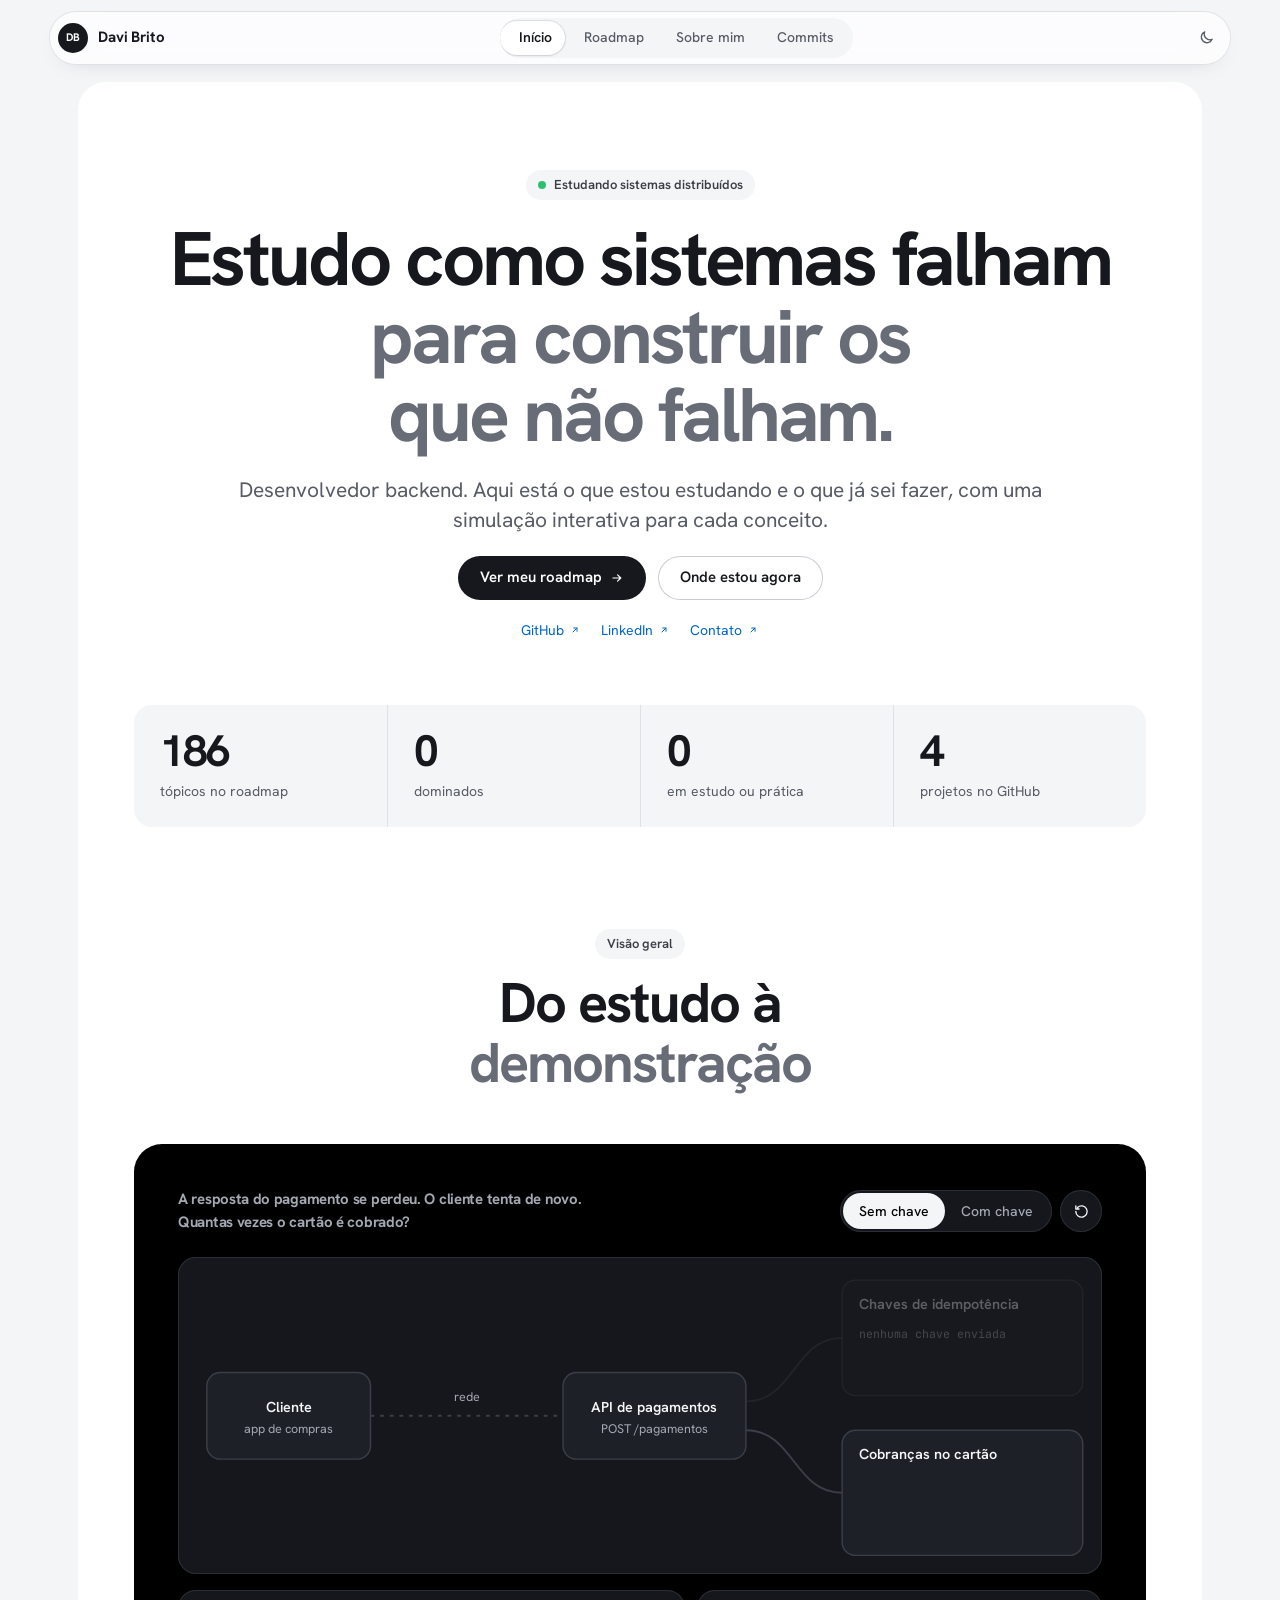
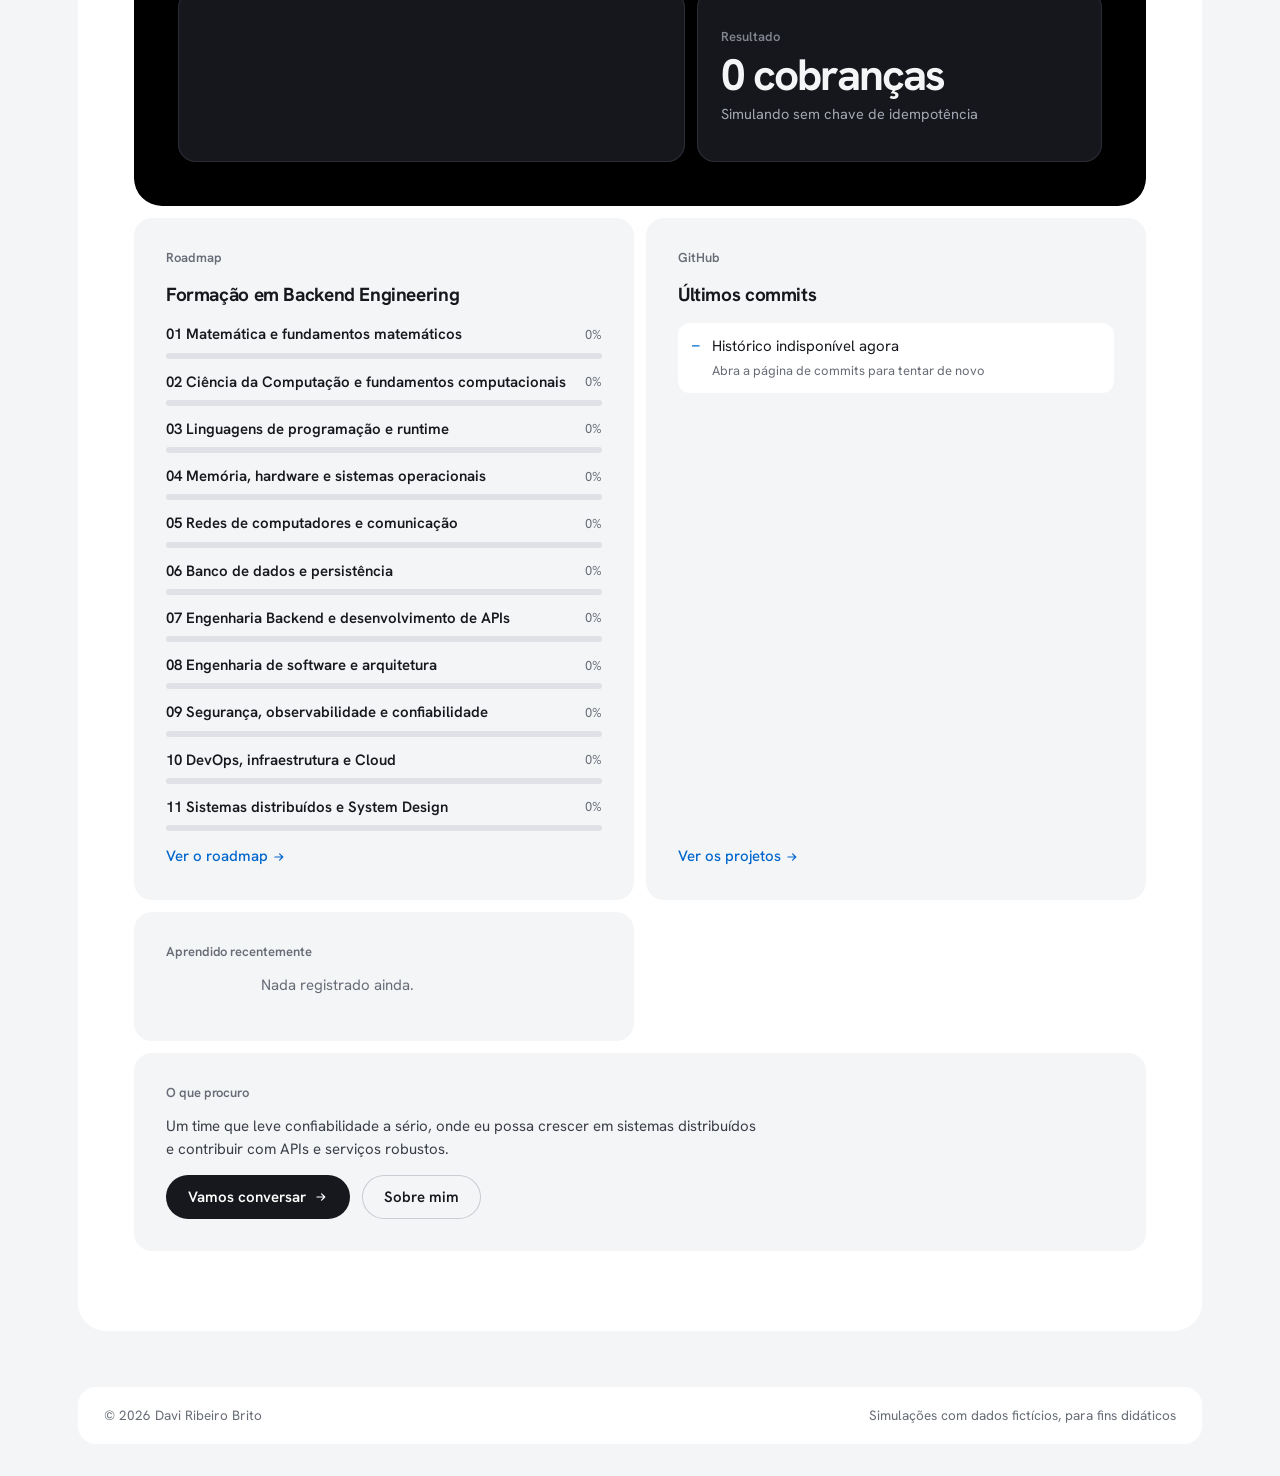
==== commit 7620b125: "Roadmap de Backend Engineering: estrutura em 11 áreas e níveis N1 a N4 - data/roadmap.js: estrutura " ====
--- a/index.html
+++ b/index.html
@@ -5,7 +5,7 @@
   <meta name="viewport" content="width=device-width, initial-scale=1">
   <title>Davi Brito, desenvolvedor backend</title>
   <meta name="description" content="Davi Brito, desenvolvedor backend. Caderno de estudos aberto sobre confiabilidade e sistemas distribuídos, com simulações interativas.">
-  <meta name="theme-color" content="#0b0b0b">
+  <meta name="theme-color" content="#f4f5f7">
   <!-- Prévia ao compartilhar (LinkedIn, WhatsApp, etc.). A imagem precisa de URL absoluta. -->
   <meta property="og:type" content="website">
   <meta property="og:site_name" content="Davi Brito">
@@ -83,6 +83,7 @@
 
   <script src="data/config.js"></script>
   <script src="data/roadmap.js"></script>
+  <script src="data/estudos.js"></script>
   <script src="data/sobre.js"></script>
   <script src="js/site.js"></script>
   <script src="js/demos.js"></script>
--- a/css/style.css
+++ b/css/style.css
@@ -526,10 +526,70 @@
 .legend li { display: inline-flex; align-items: center; gap: 8px; }
 
 /* Ponto de status: verde dominado, âmbar estudando, contorno próximo */
-.pin { flex: none; width: 11px; height: 11px; border-radius: 50%; background: var(--faint); position: relative; }
-.pin[data-s="dominado"] { background: var(--live); }
-.pin[data-s="estudando"] { background: #f5b13d; }
-.pin[data-s="proximo"] { background: transparent; box-shadow: inset 0 0 0 2px var(--faint); }
+/* Estados de um tópico: não iniciado (contorno), em estudo (âmbar), em prática (azul),
+   dominado (verde), revisar (verde com anel âmbar) */
+.pin { flex: none; display: inline-block; width: 11px; height: 11px; border-radius: 50%; background: transparent; box-shadow: inset 0 0 0 2px var(--faint); position: relative; }
+.pin[data-s="estudo"] { background: #f5b13d; box-shadow: none; }
+.pin[data-s="pratica"] { background: var(--accent); box-shadow: none; }
+.pin[data-s="dominado"] { background: var(--live); box-shadow: none; }
+.pin[data-s="revisar"] { background: var(--live); box-shadow: 0 0 0 2px var(--paper), 0 0 0 3.5px #f5b13d; }
+
+/* Chips de metadados: estado, nível e importância */
+.mchip { display: inline-flex; align-items: center; gap: 7px; min-height: 28px; padding: 3px 11px; border-radius: 999px; background: var(--card); font-size: 13px; font-weight: 600; color: var(--soft); white-space: nowrap; }
+.mchip.imp-essencial { background: color-mix(in srgb, var(--fail) 10%, var(--card)); color: var(--fail); }
+.mchip.imp-importante { background: color-mix(in srgb, var(--accent) 10%, var(--card)); color: var(--accent); }
+.mchip.imp-complementar { color: var(--muted); }
+.topic-meta { display: flex; flex-wrap: wrap; gap: 8px; align-items: center; }
+.topic-head .eyebrow a { color: var(--accent); }
+
+/* Contagem por estado */
+.rm-counts { display: flex; flex-wrap: wrap; gap: 6px 16px; font-size: 13.5px; color: var(--muted); }
+.sc { display: inline-flex; align-items: center; gap: 7px; font-variant-numeric: tabular-nums; }
+.rm-where > b { font-size: 28px; letter-spacing: -0.04em; font-variant-numeric: tabular-nums; }
+.rm-top .rm-total, .area-progress .rm-total { flex: 1; min-width: 160px; }
+.rm-top .rm-total .bar, .area-progress .rm-total .bar { width: 100%; }
+
+/* Listas de tópicos relacionados e de planejamento */
+.rel, .plan-list { display: grid; gap: 8px; }
+.rel li, .plan-list li { display: grid; grid-template-columns: auto minmax(0, 1fr); align-items: center; column-gap: 10px; font-size: 15px; }
+.rel li a, .plan-list li a { font-weight: 600; }
+.rel li a:hover, .plan-list li a:hover { color: var(--accent); }
+.rel li small, .plan-list li small { grid-column: 2; font-size: 12.5px; color: var(--faint); }
+.area-rel li { grid-template-columns: minmax(0, 1fr) auto; }
+.area-rel li small { grid-column: auto; }
+.plan .card > p:first-of-type { font-size: 13.5px; }
+
+/* Área na trilha do roadmap */
+.leaf.area-leaf { width: min(100%, 390px); align-items: flex-start; }
+.area-leaf .leaf-tx { gap: 8px; }
+.area-leaf b { font-size: 16.5px; font-weight: 700; letter-spacing: -0.02em; }
+.area-leaf .leaf-meta .bar { width: 72px; }
+.leaf-counts { display: flex; flex-wrap: wrap; gap: 4px 12px; font-size: 12.5px; color: var(--muted); }
+.rm-row.l .area-leaf { text-align: right; }
+.rm-row.l .area-leaf .leaf-tx { align-items: flex-end; }
+.rm-hub .rm-label b { font-size: 15px; font-variant-numeric: tabular-nums; }
+
+/* Página da área */
+.area-progress { display: flex; flex-wrap: wrap; align-items: center; gap: 14px 28px; padding: 16px 22px; margin-bottom: 12px; border-radius: var(--r-panel); background: var(--card); }
+.area-info { margin-bottom: 8px; }
+.level-block { margin-top: clamp(36px, 5vw, 56px); }
+.level-block .sub-head { margin-bottom: 16px; }
+.trows { display: grid; grid-template-columns: repeat(2, minmax(0, 1fr)); gap: 8px; }
+.trow { display: grid; grid-template-columns: auto minmax(0, 1fr) auto; align-items: center; gap: 12px; padding: 13px 16px; border-radius: var(--r-small); background: var(--card); transition: background-color 0.2s, transform 0.3s var(--ease); }
+.trow:hover { background: var(--hover); transform: translateY(-1px); }
+.trow-tx { display: flex; flex-direction: column; gap: 3px; min-width: 0; }
+.trow-tx b { font-size: 15px; font-weight: 600; letter-spacing: -0.01em; line-height: 1.3; }
+.trow-tx small { font-size: 12.5px; color: var(--faint); }
+.trow .mchip { min-height: 24px; padding: 2px 9px; font-size: 12px; }
+@media (max-width: 760px) {
+  .trows { grid-template-columns: minmax(0, 1fr); }
+  .rm-row.l .area-leaf { text-align: left; }
+  .rm-row.l .area-leaf .leaf-tx { align-items: flex-start; }
+}
+
+/* Referências do tópico */
+.topic-refs { margin-top: 18px; display: grid; gap: 8px; }
+.topic-refs ul { display: grid; gap: 6px; }
 
 .rmap { position: relative; display: flex; flex-direction: column; gap: 52px; padding: 4px 0 12px; }
 .rmap::before { content: ""; position: absolute; left: 50%; top: 28px; bottom: 20px; width: 2px; margin-left: -1px; border-radius: 1px; background: var(--line); }
@@ -607,7 +667,8 @@
 .topic-head { display: flex; flex-wrap: wrap; align-items: flex-end; justify-content: space-between; gap: 16px 32px; margin-bottom: 28px; padding-bottom: 22px; border-bottom: 1px solid var(--line); }
 .topic-head .lede { margin-top: 12px; }
 .meter-row { display: flex; align-items: center; gap: 12px; font-size: 14px; color: var(--muted); font-variant-numeric: tabular-nums; }
-.meter-row .bar { width: 140px; }
+.meter-row { flex-wrap: wrap; }
+.meter-row .bar { width: min(140px, 36vw); }
 .meter-row .st { display: inline-flex; align-items: center; gap: 8px; }
 
 .notes { margin-top: 12px; }
@@ -640,7 +701,68 @@
 .tok-c { color: #7b8190; font-style: italic; }
 .tok-n { color: #ffc27a; }
 
-.upcoming .card { background: transparent; box-shadow: inset 0 0 0 1.5px var(--line); }
+.upcoming .card, .card.upcoming, .upcoming > .card { background: transparent; box-shadow: inset 0 0 0 1.5px var(--line); }
+a.frame > .card { transition: background-color 0.25s, box-shadow 0.3s, transform 0.35s var(--ease); }
+a.frame:hover > .card { box-shadow: inset 0 0 0 1.5px var(--line-strong), var(--shadow); transform: translateY(-2px); }
+
+/* Links do tópico: nota no tech-notes e volta ao roadmap */
+.topic-links { display: flex; flex-wrap: wrap; gap: 10px 26px; margin-top: 28px; padding-top: 20px; border-top: 1px solid var(--line); }
+.topic-links .go svg:first-child { width: 16px; height: 16px; margin-right: 3px; }
+
+/* Página de uma matéria */
+.topic-page .topic-head { margin-bottom: 24px; }
+.topic-lab { margin-top: 12px; }
+
+/* Estado vazio (roadmap sem áreas, fila vazia) */
+.empty-note { position: relative; z-index: 1; max-width: 44em; margin: 0 auto; padding: 18px 22px; border-radius: var(--r-panel); background: var(--paper); box-shadow: inset 0 0 0 1.5px var(--line); color: var(--muted); font-size: 15px; text-align: center; }
+.empty-note code { font-size: 13px; padding: 1px 6px; border-radius: 6px; background: var(--card); }
+.upcoming > .empty-note { grid-column: 1 / -1; }
+.notes { margin-top: 0; }
+.crumbs { display: flex; flex-wrap: wrap; align-items: center; gap: 8px; margin-bottom: 26px; font-size: 14px; color: var(--faint); }
+.crumbs a { display: inline-flex; align-items: center; gap: 6px; color: var(--accent); font-weight: 500; }
+.crumbs a:hover { text-decoration: underline; text-underline-offset: 0.2em; }
+.crumbs svg { width: 15px; height: 15px; }
+
+.tnav { display: grid; grid-template-columns: repeat(2, minmax(0, 1fr)); gap: 12px; margin-top: 28px; }
+.tnav__link { display: flex; flex-direction: column; gap: 6px; padding: 18px 22px; border-radius: var(--r-panel); background: var(--card); transition: background-color 0.25s, transform 0.35s var(--ease); min-width: 0; }
+.tnav__link:hover { background: var(--hover); transform: translateY(-2px); }
+.tnav__link b { font-size: 16px; font-weight: 700; letter-spacing: -0.015em; }
+.tnav__link.next { text-align: right; grid-column: 2; }
+@media (max-width: 560px) {
+  .tnav { grid-template-columns: minmax(0, 1fr); }
+  .tnav__link.next { grid-column: 1; }
+}
+
+/* Modal de tópico (desktop e tablet) */
+html:has(.tmodal[open]) { overflow: hidden; }
+.tmodal {
+  width: min(960px, calc(100vw - 48px));
+  max-height: calc(100vh - 48px);
+  margin: auto;
+  padding: 0;
+  border: 0;
+  border-radius: var(--r-tile);
+  background: var(--paper);
+  color: var(--ink);
+  box-shadow: 0 0 0 1px var(--line), 0 40px 100px -30px rgb(0 0 0 / 0.45);
+  overflow: hidden;
+  flex-direction: column;
+}
+.tmodal[open] { display: flex; animation: tmIn 0.45s var(--ease); }
+.tmodal::backdrop { background: rgb(10 12 16 / 0.42); -webkit-backdrop-filter: blur(6px); backdrop-filter: blur(6px); animation: tmFade 0.3s ease; }
+@keyframes tmIn { from { opacity: 0; transform: translateY(18px) scale(0.98); } }
+@keyframes tmFade { from { opacity: 0; } }
+.tmodal__bar {
+  display: flex; align-items: center; justify-content: space-between; gap: 12px;
+  padding: 14px 16px 14px 28px;
+  border-bottom: 1px solid var(--line);
+  background: var(--paper);
+}
+.tmodal__actions { display: flex; align-items: center; gap: 8px; }
+.tmodal__actions .btn { min-height: 38px; padding: 6px 16px; font-size: 14px; }
+.tmodal__actions .btn:hover svg { transform: none; }
+.tmodal__body { overflow-y: auto; overscroll-behavior: contain; padding: clamp(24px, 3.4vw, 40px); }
+.tmodal__body .topic-head { margin-bottom: 22px; }
 
 /* --------------------------------------------------------------------------
    Sobre
